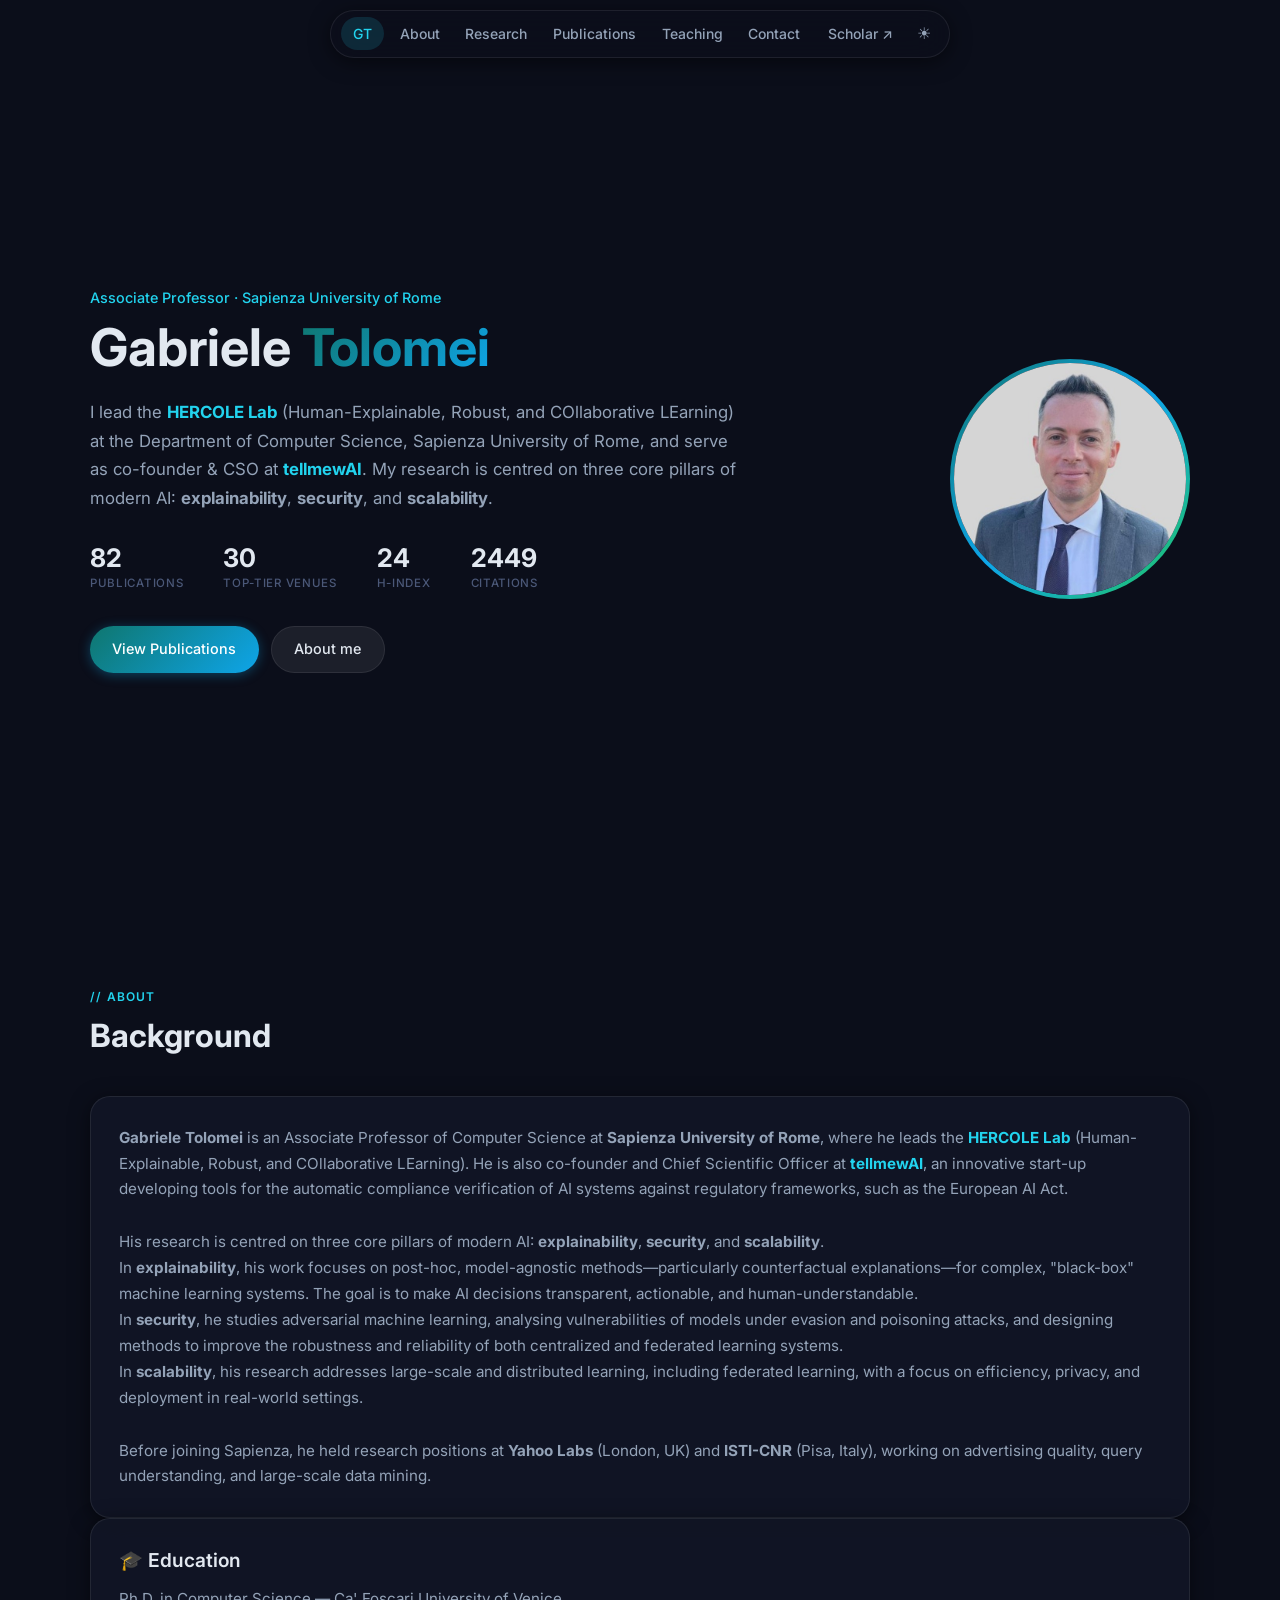
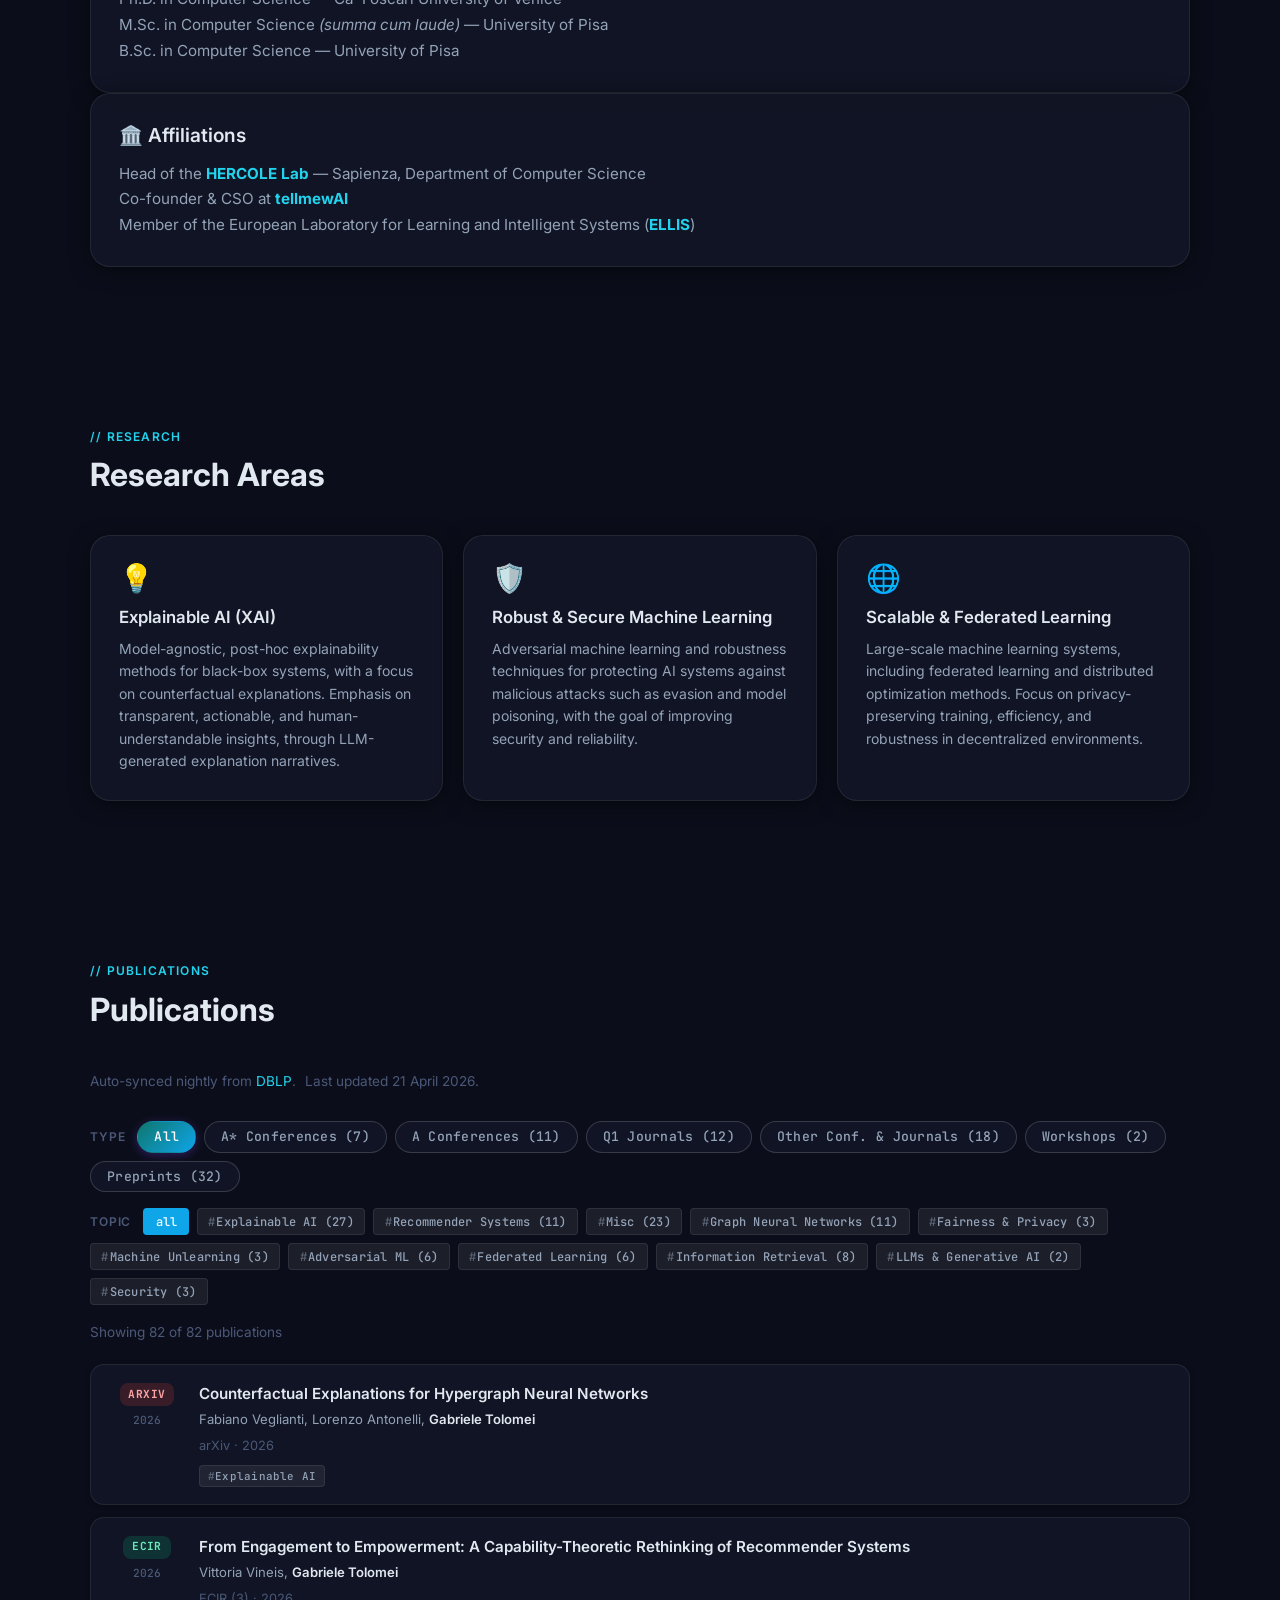
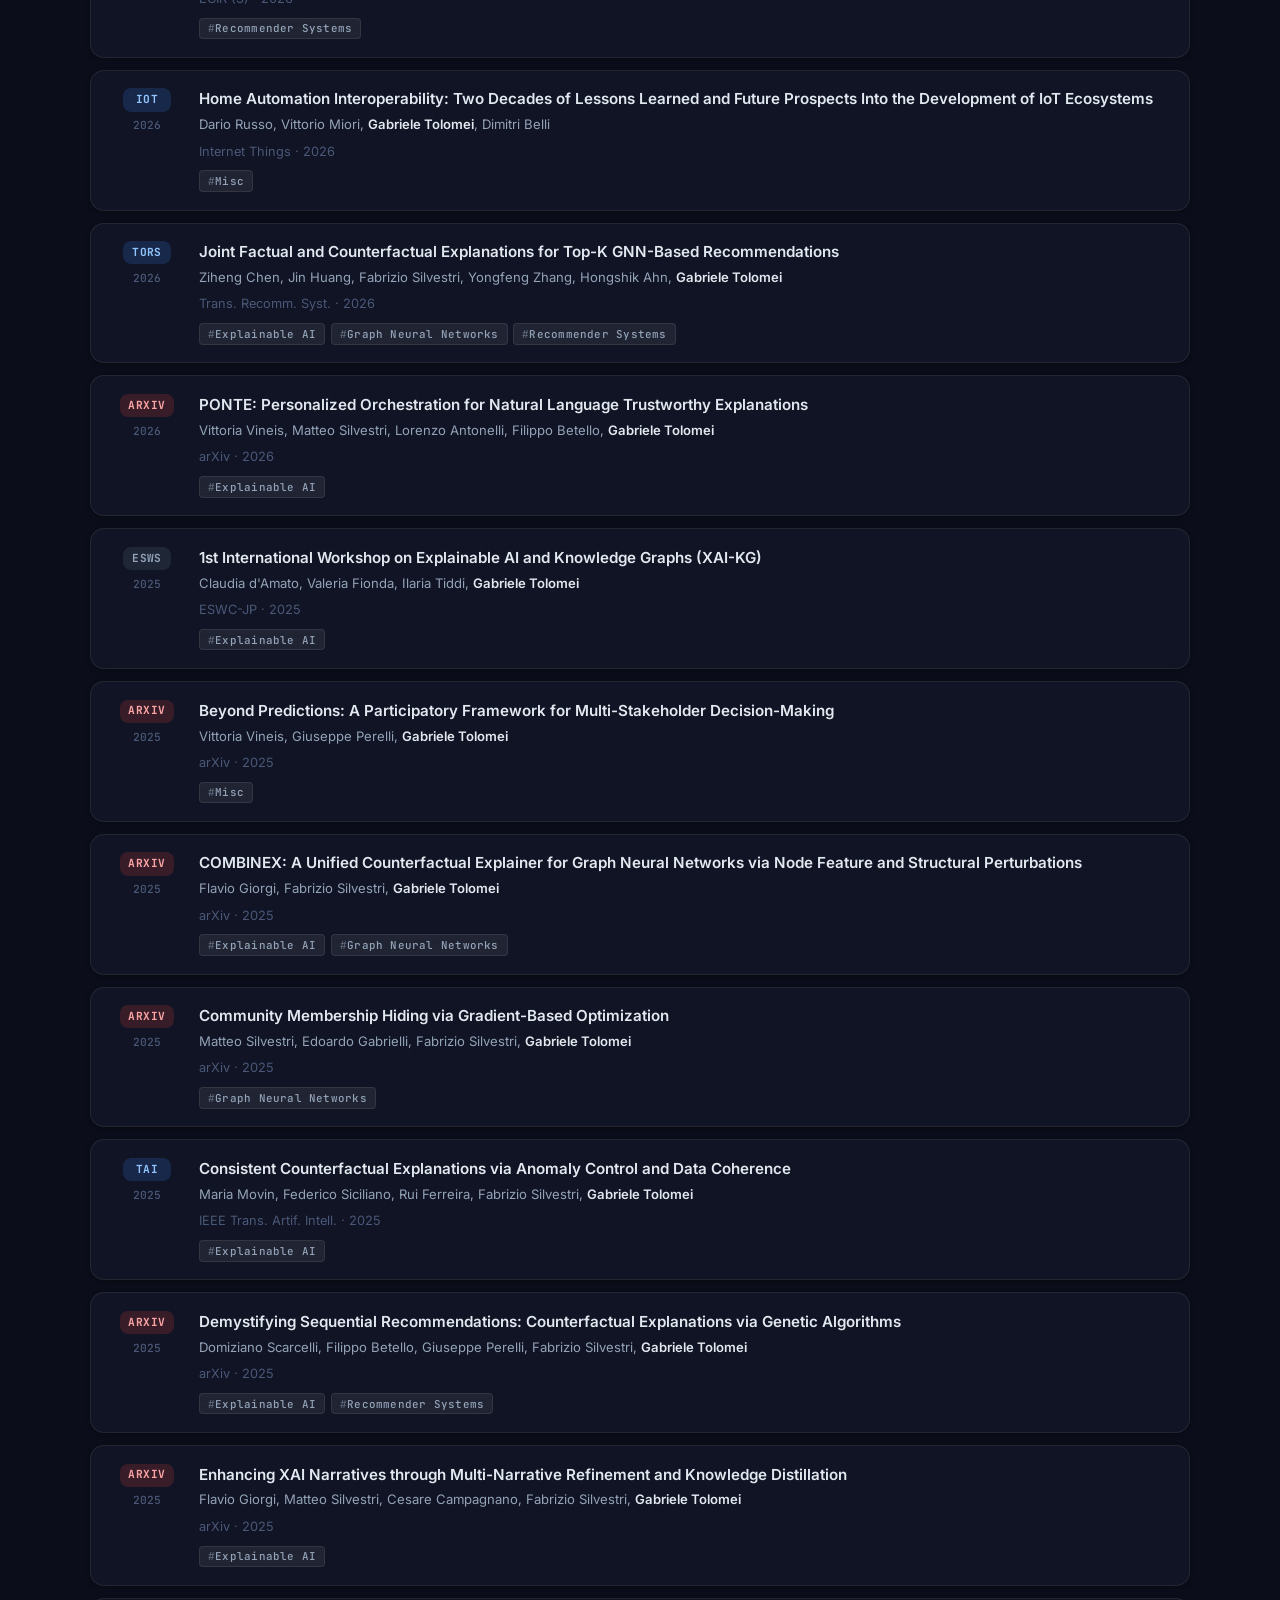
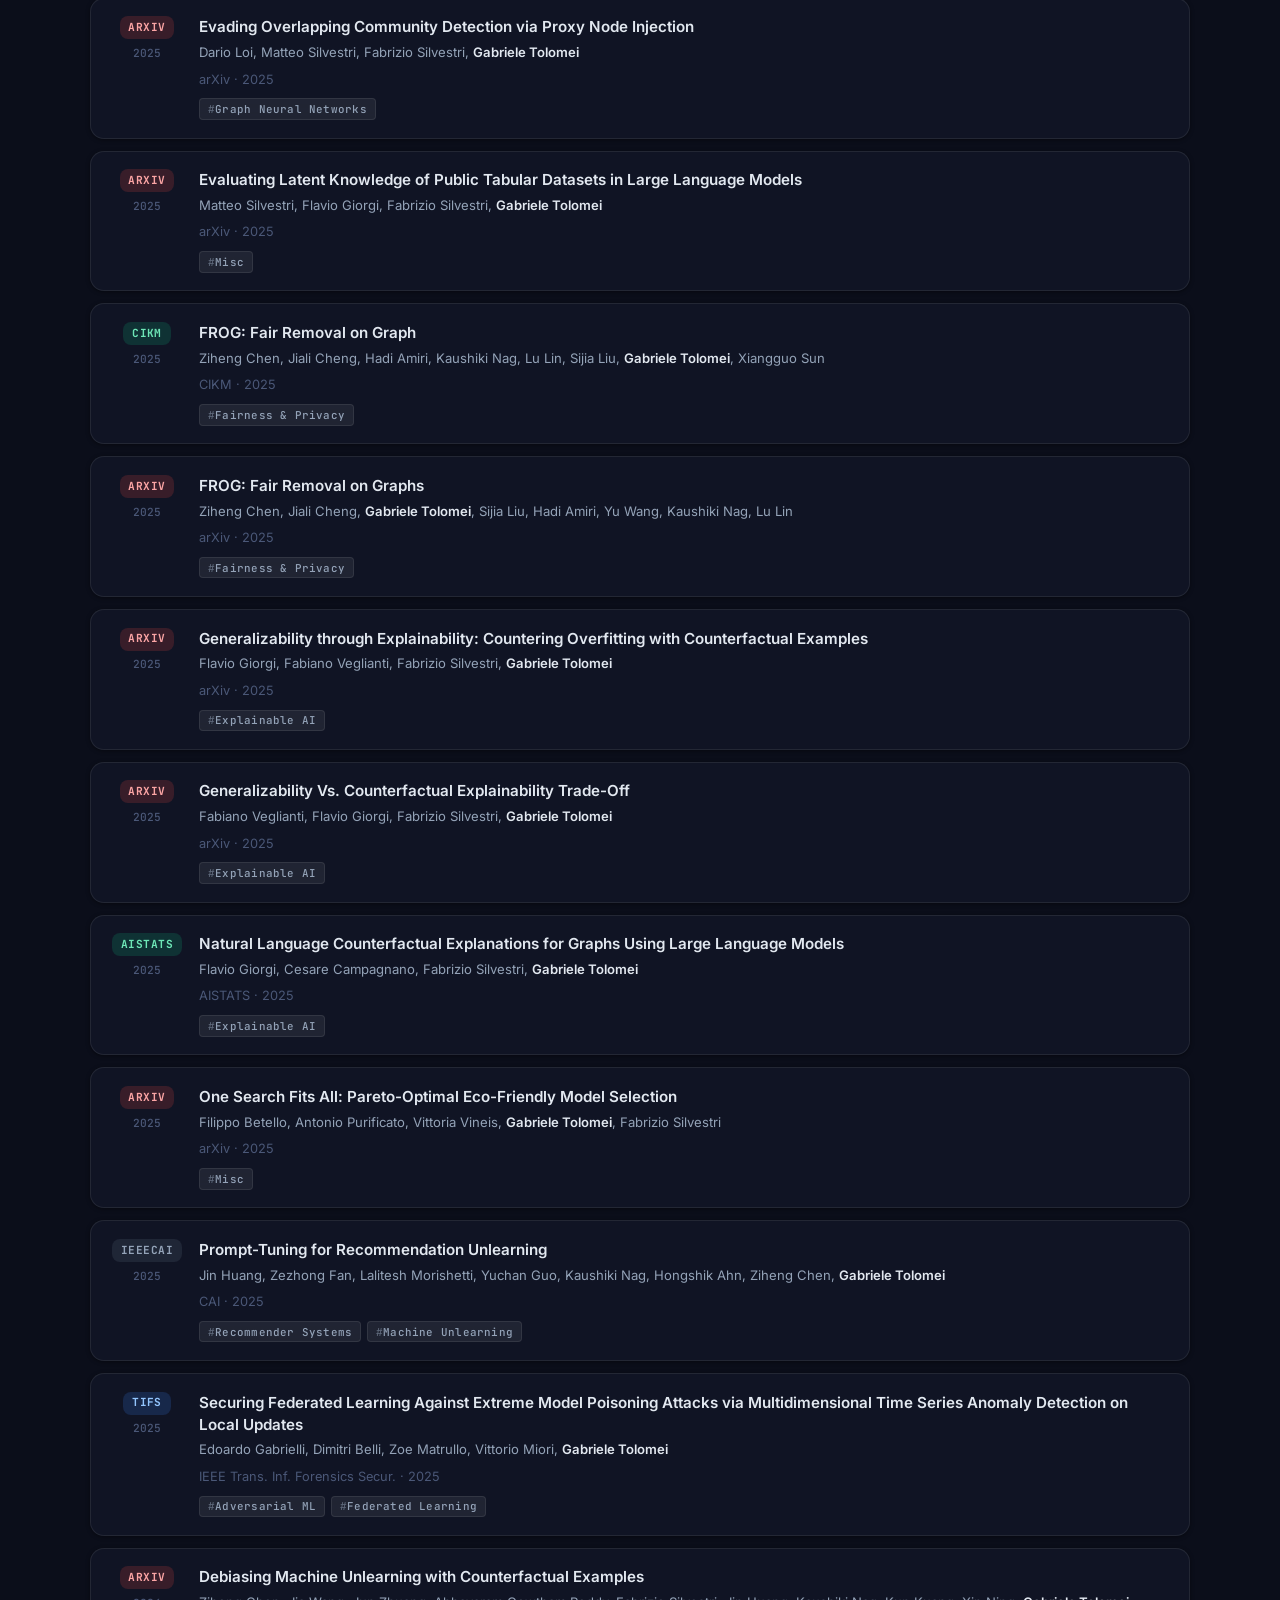
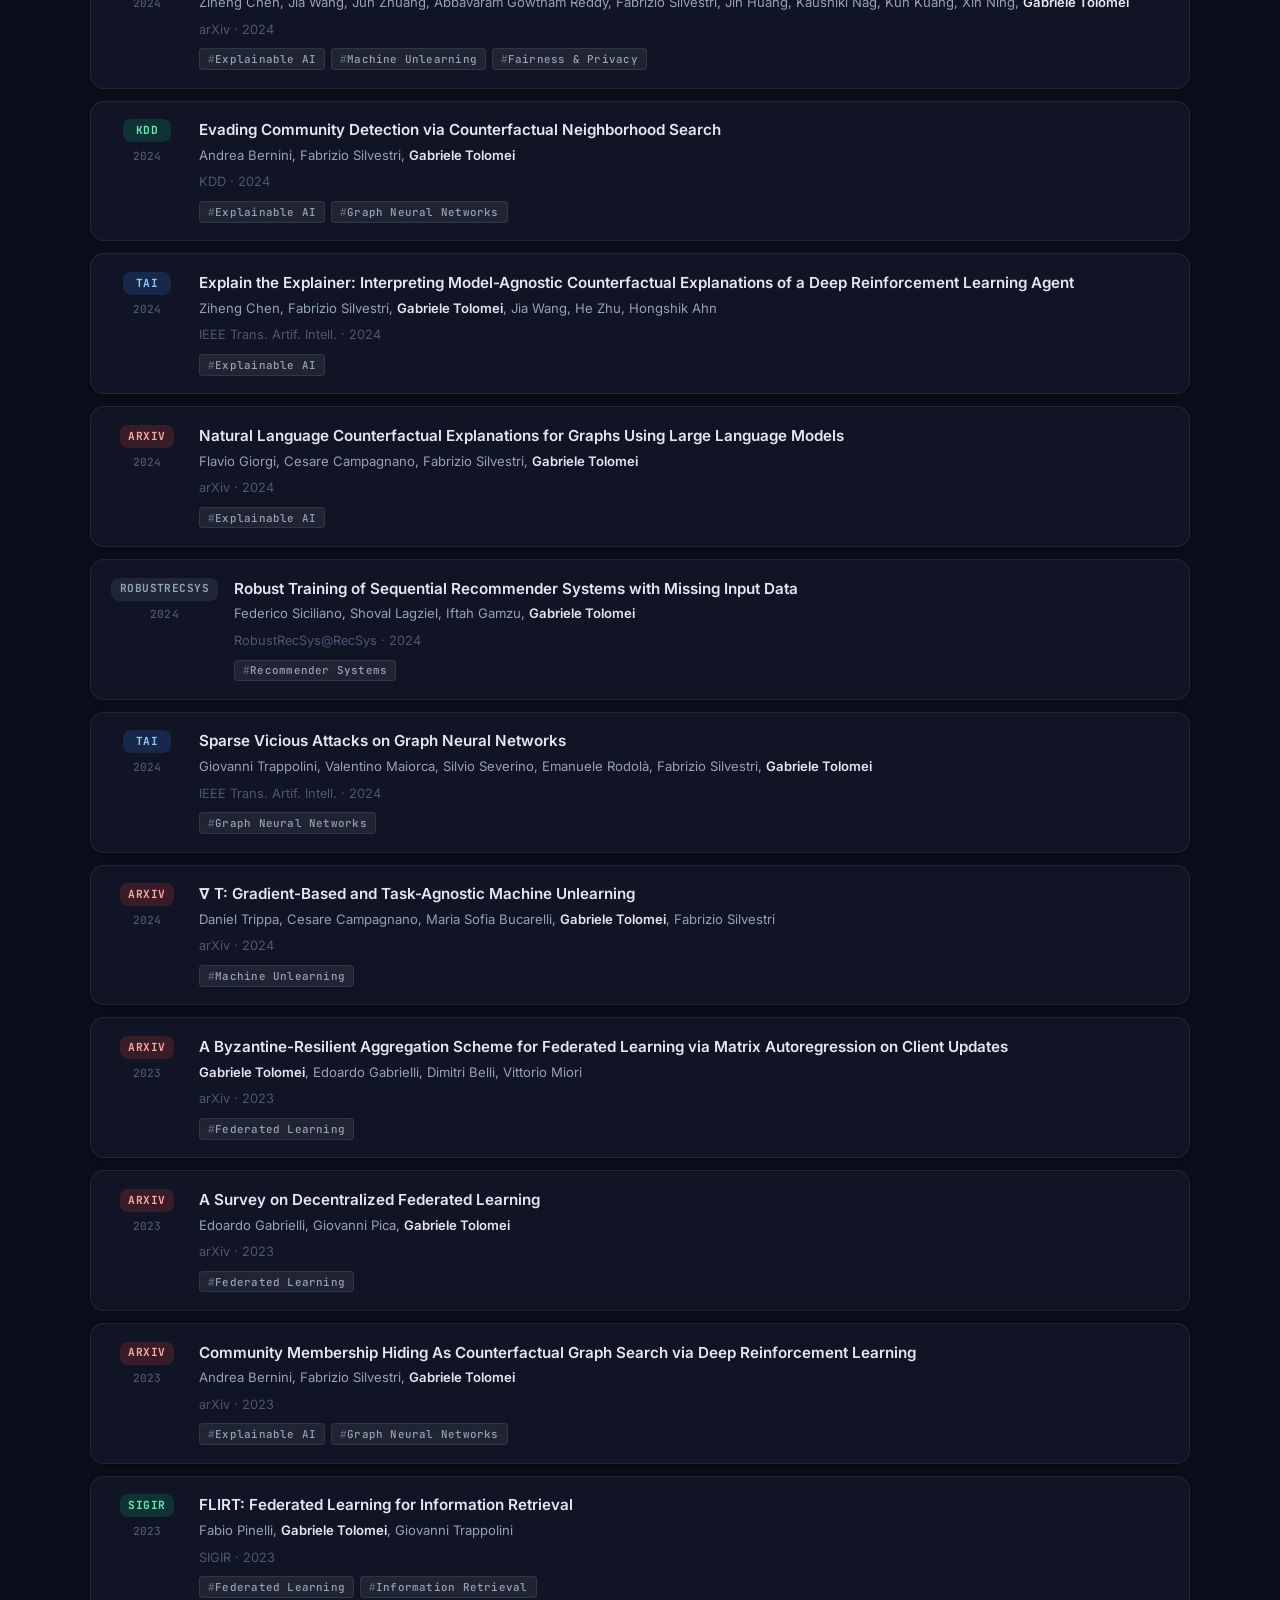
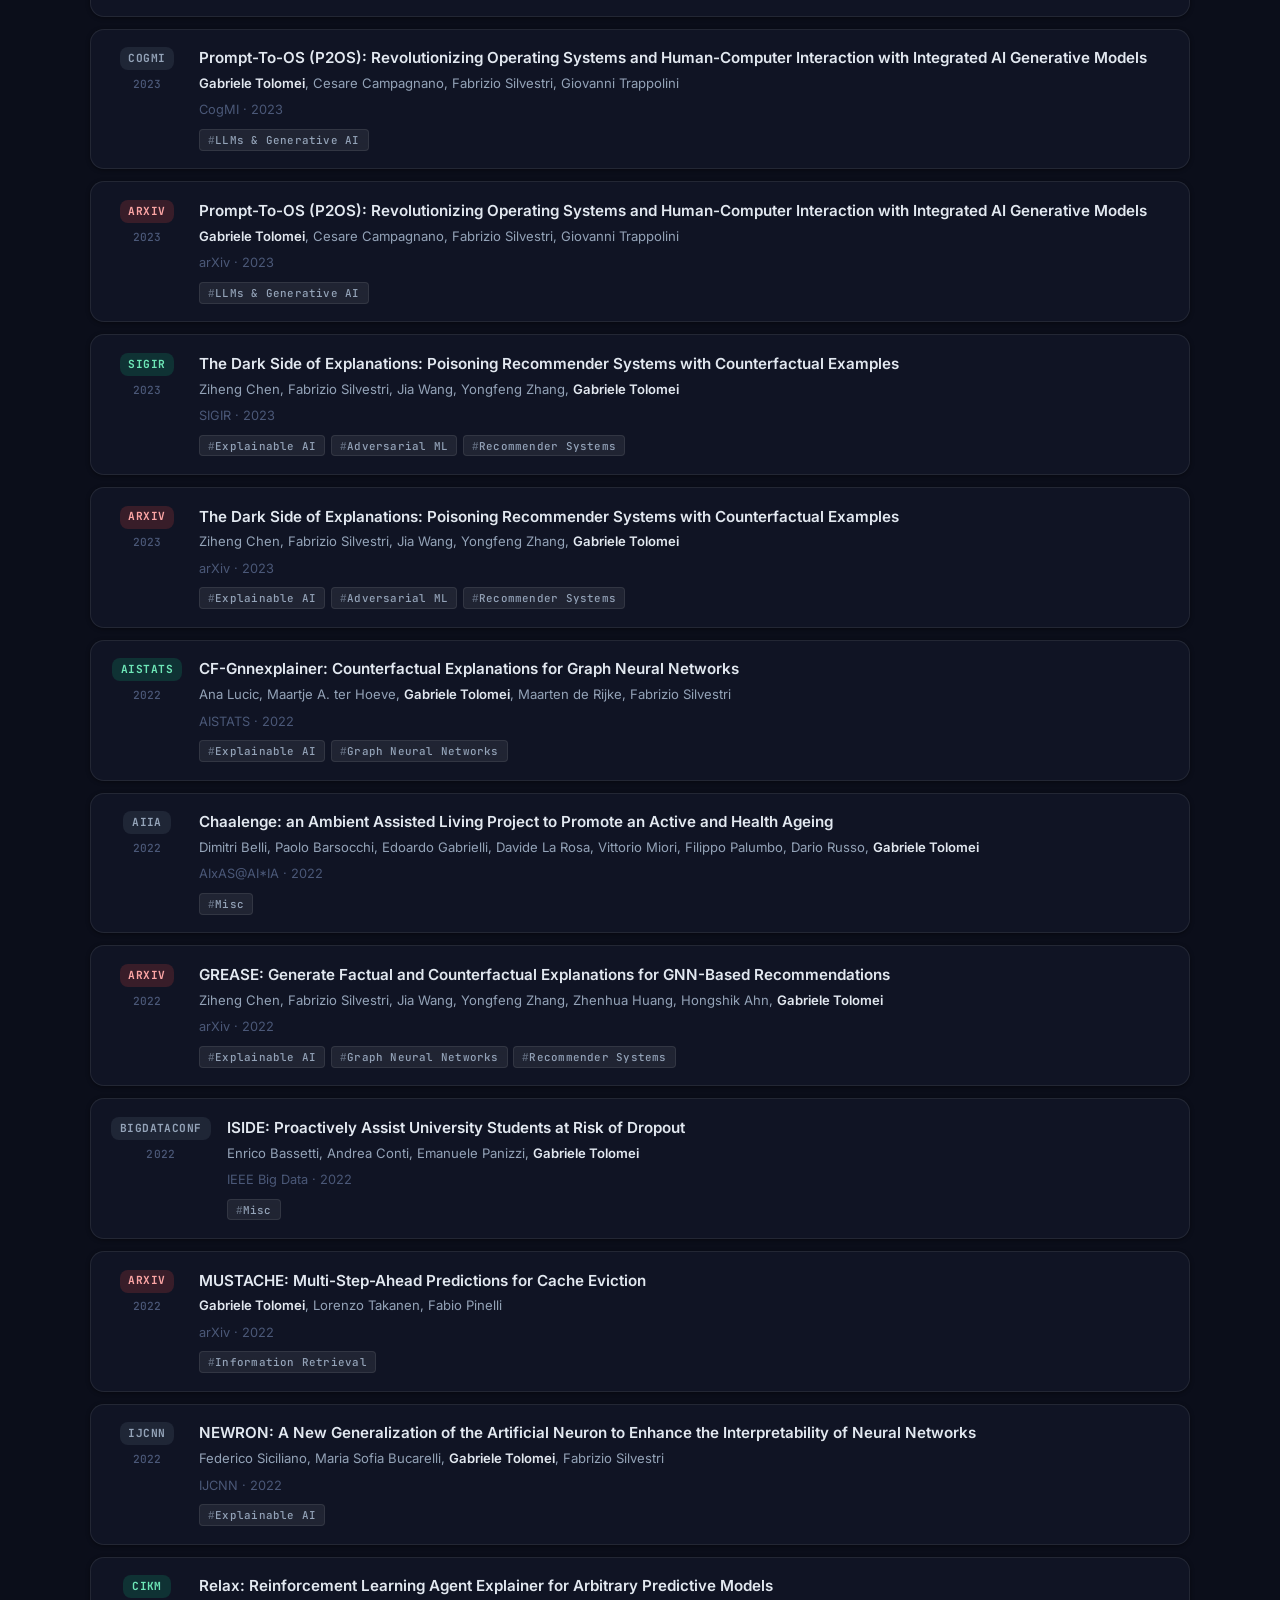
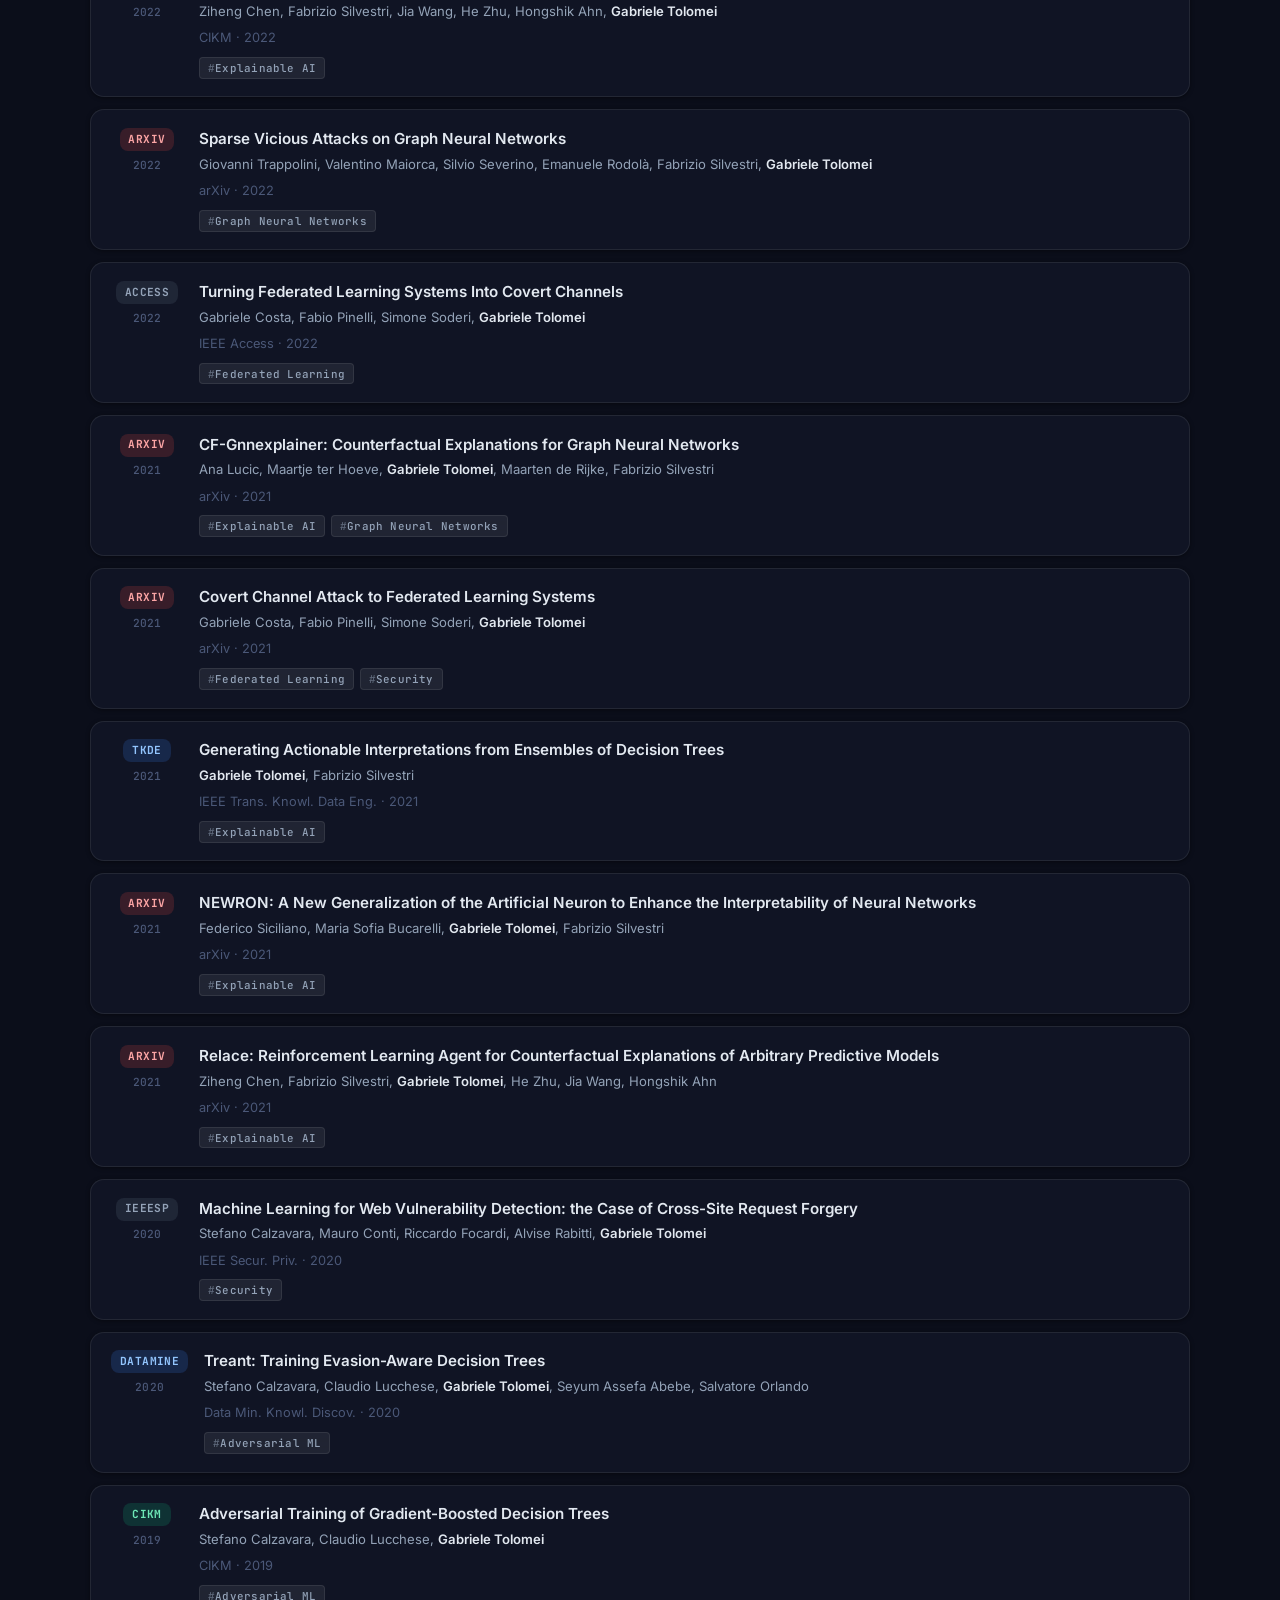
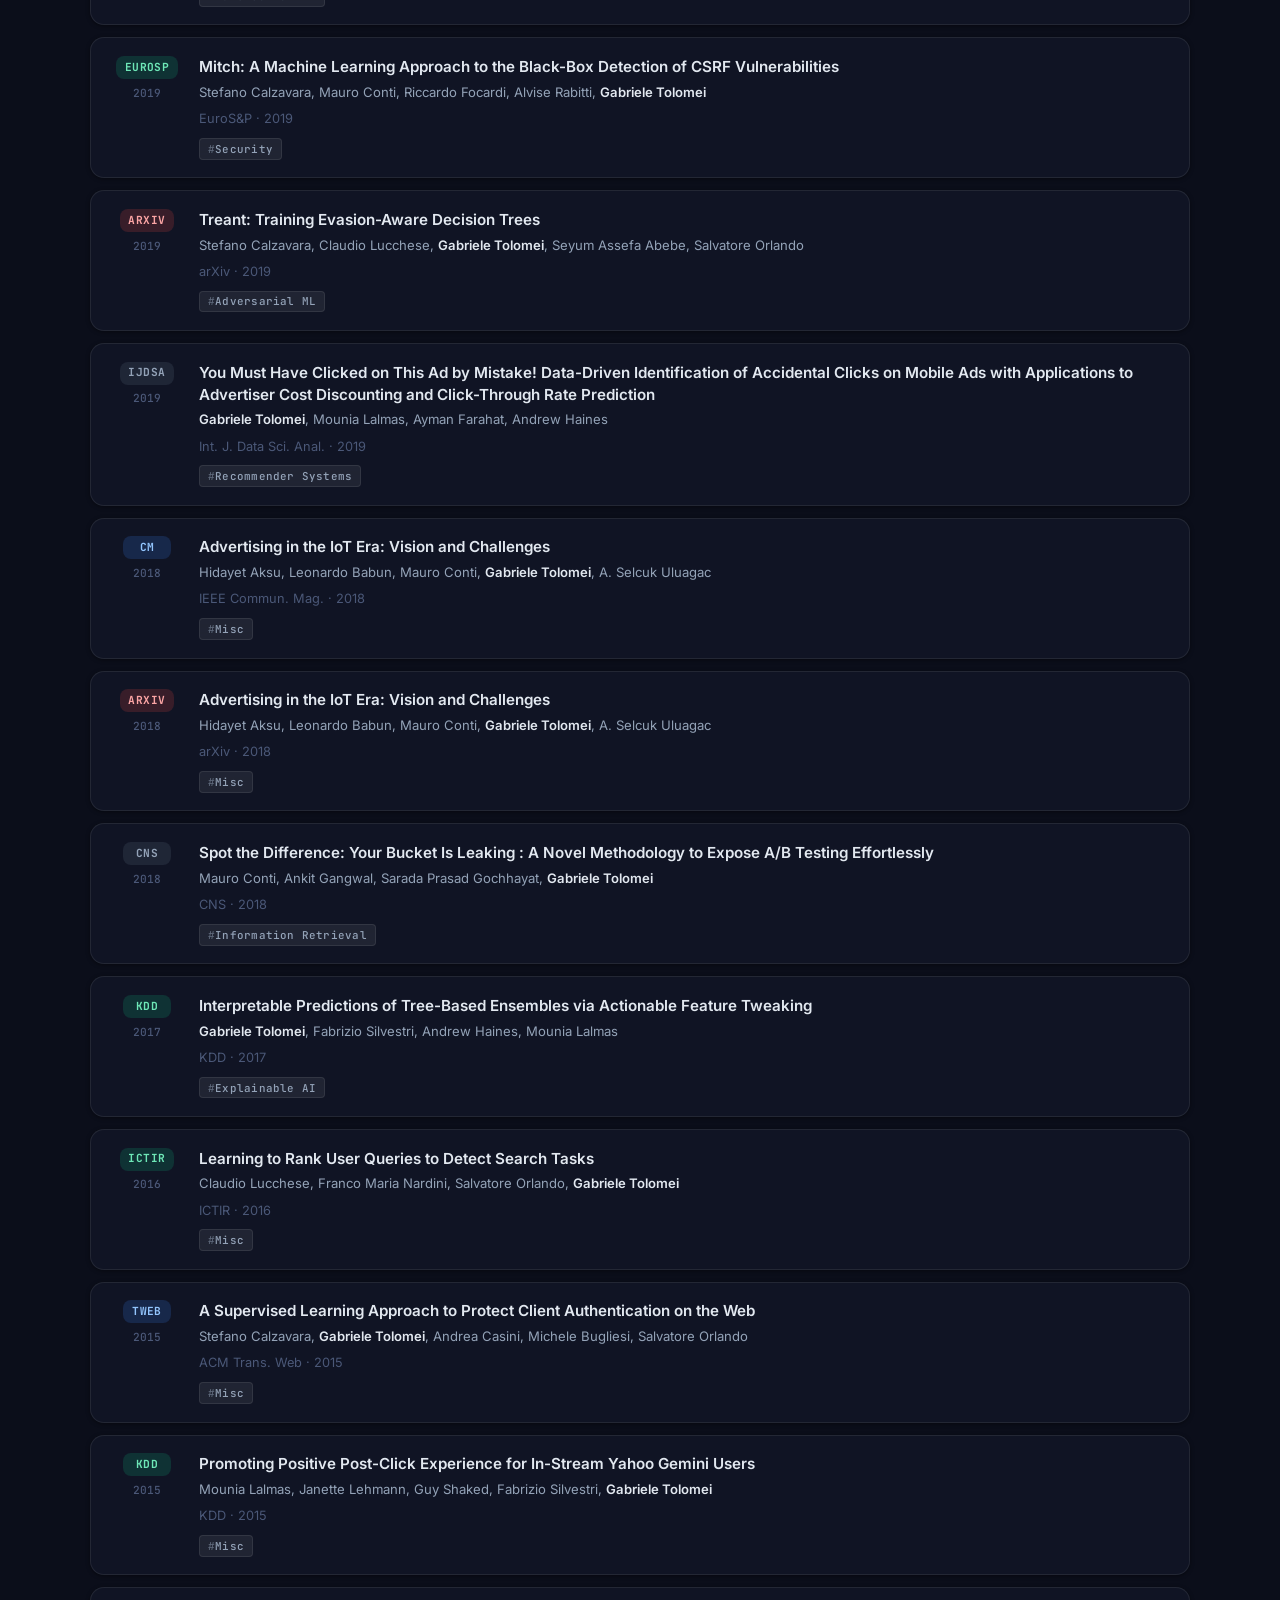
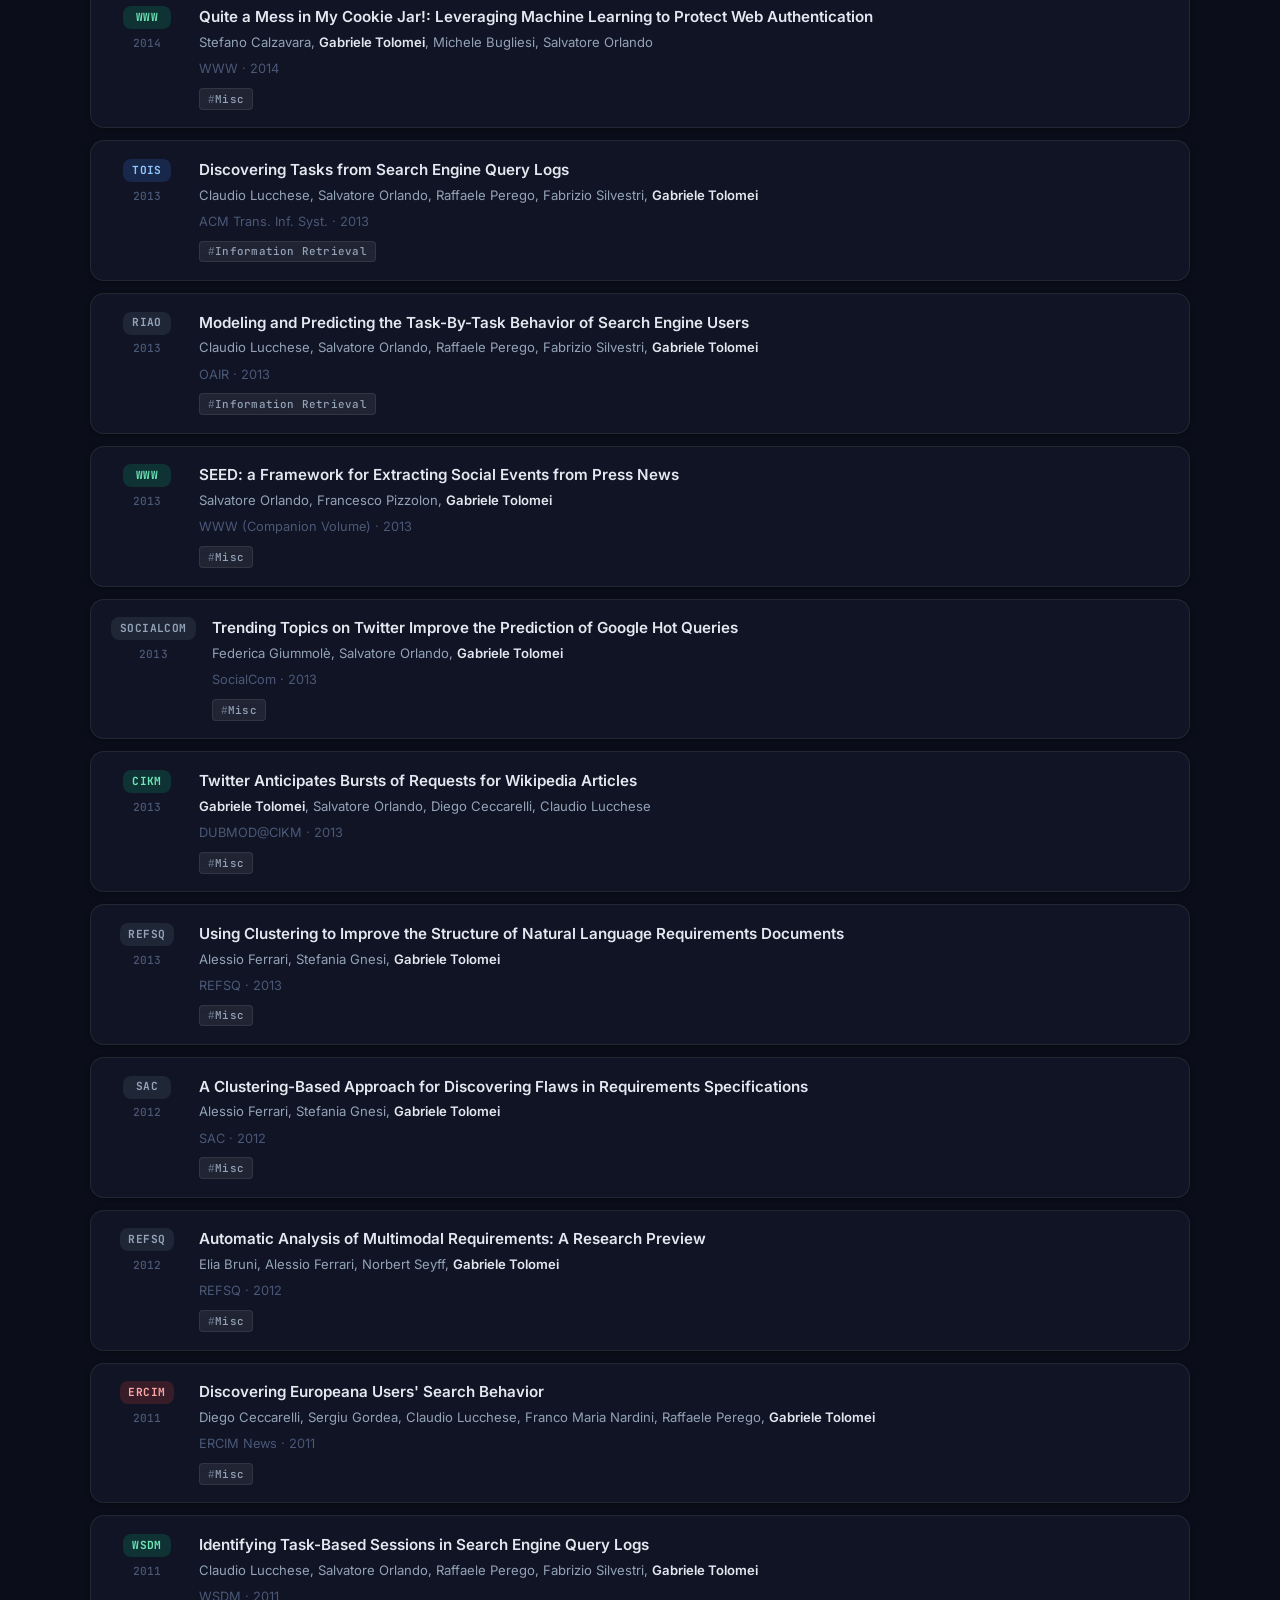
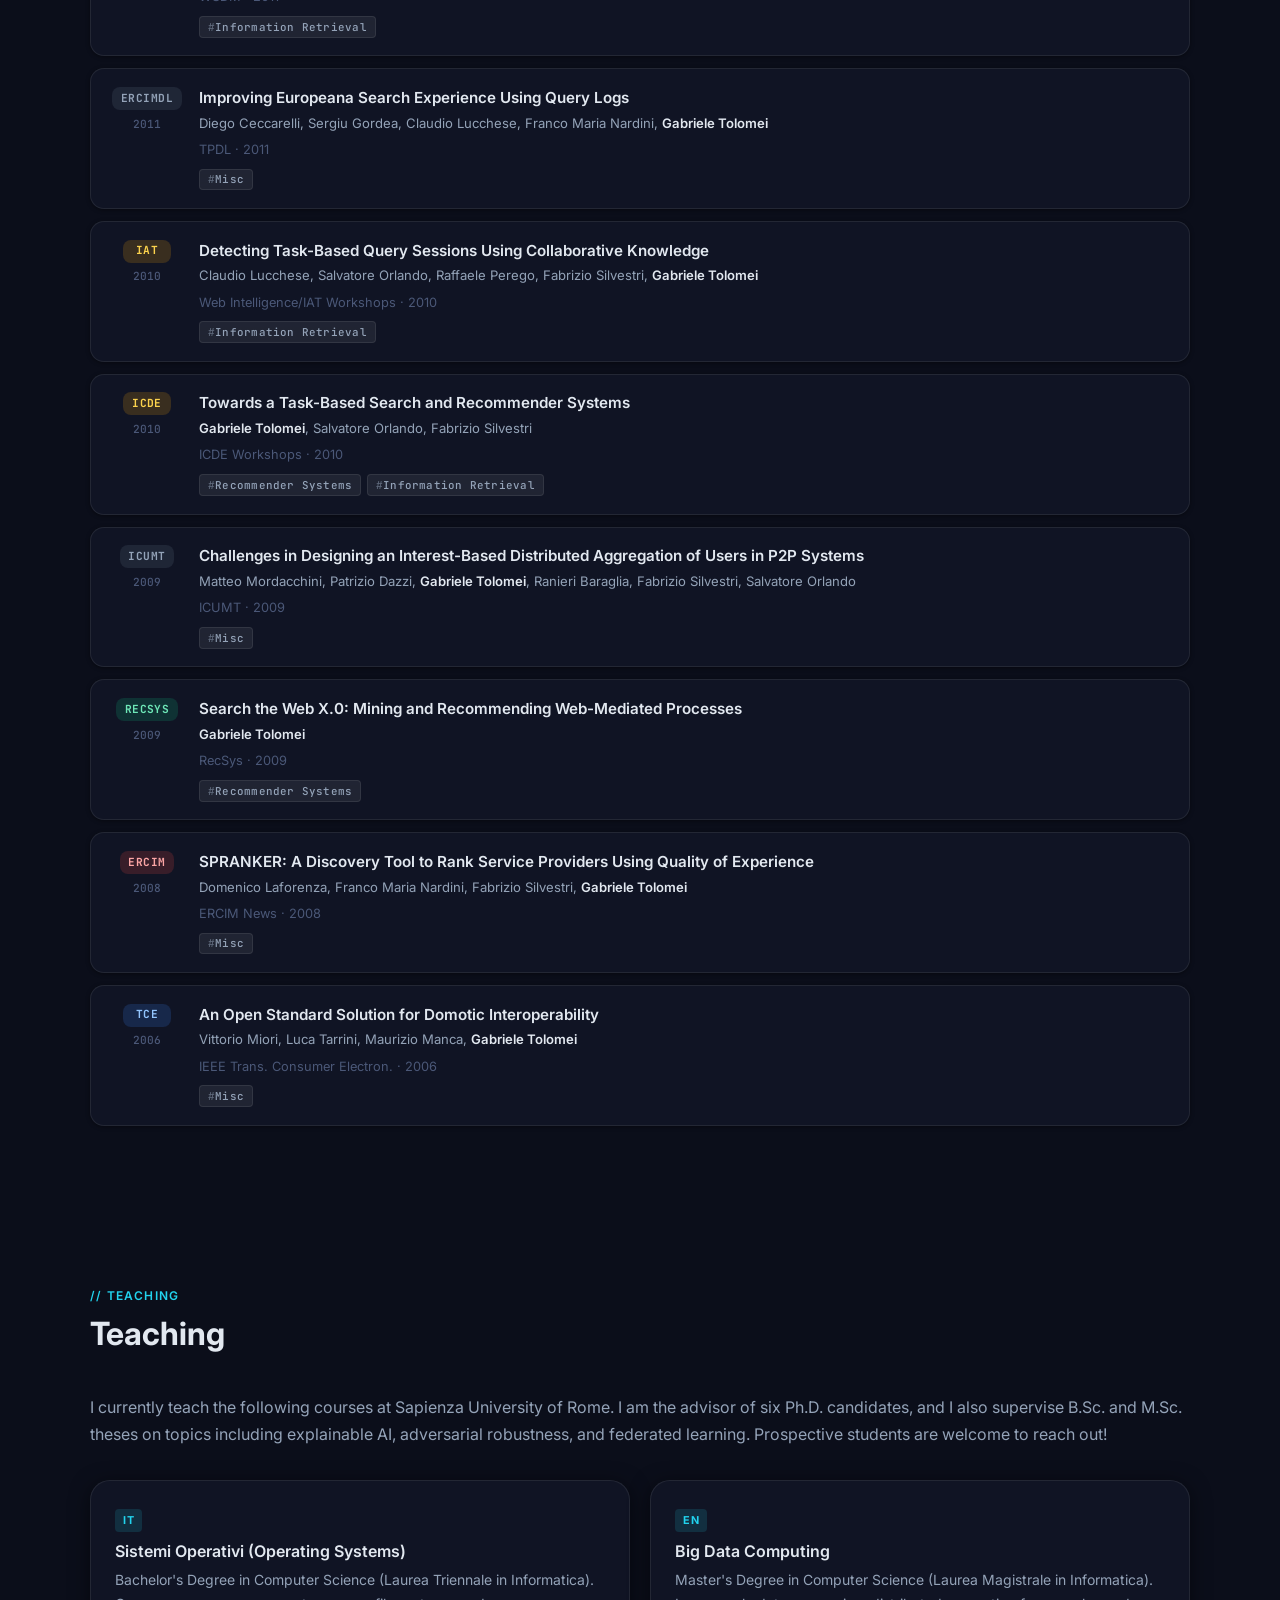
==== index.html @ eee3d3d8 "Updated default citation number" ====
<!DOCTYPE html>
<html lang="en" data-theme="light">
<head>
  <meta charset="UTF-8">
  <meta name="viewport" content="width=device-width, initial-scale=1.0">

  <!-- Primary SEO ─────────────────────────────────────────────── -->
  <title>Gabriele Tolomei — Explainable AI · Adversarial ML · Federated Learning · Sapienza Rome</title>
  <meta name="description" content="Gabriele Tolomei is Associate Professor of Computer Science at Sapienza University of Rome, leading the HERCOLE Lab. Research spans explainable AI, adversarial machine learning, graph neural networks, federated learning, and recommender systems.">
  <meta name="keywords" content="Gabriele Tolomei, explainable AI, XAI, counterfactual explanations, adversarial machine learning, graph neural networks, federated learning, recommender systems, machine unlearning, Sapienza University, HERCOLE Lab, tellmewai, tellmewAI">
  <meta name="author" content="Gabriele Tolomei">
  <link rel="canonical" href="https://gtolomei.github.io/">

  <!-- Open Graph ──────────────────────────────────────────────── -->
  <meta property="og:type"        content="profile">
  <meta property="og:title"       content="Gabriele Tolomei — Explainable AI · Adversarial ML · Federated Learning">
  <meta property="og:description" content="Associate Professor at Sapienza University of Rome. Research on explainability, security, and scalability of machine learning systems.">
  <meta property="og:url"         content="https://gtolomei.github.io/">
  <meta property="og:image"       content="https://gtolomei.github.io/assets/img/profile.jpg">
  <meta property="og:site_name"   content="Gabriele Tolomei">
  <meta property="profile:first_name" content="Gabriele">
  <meta property="profile:last_name"  content="Tolomei">

  <!-- Twitter Card ────────────────────────────────────────────── -->
  <meta name="twitter:card"        content="summary">
  <meta name="twitter:site"        content="@gtolomei">
  <meta name="twitter:creator"     content="@gtolomei">
  <meta name="twitter:title"       content="Gabriele Tolomei — Explainable AI · Adversarial ML · Federated Learning">
  <meta name="twitter:description" content="Associate Professor at Sapienza University of Rome. Research on explainability, security, and scalability of ML systems.">
  <meta name="twitter:image"       content="https://gtolomei.github.io/assets/img/profile.jpg">

  <!-- Favicon ─────────────────────────────────────────────────── -->
  <link rel="icon" type="image/png" href="assets/img/favicon.png">
  <link rel="apple-touch-icon"      href="assets/img/favicon.png">

  <!-- Sitemap / robots ────────────────────────────────────────── -->
  <link rel="sitemap" type="application/xml" title="Sitemap" href="/sitemap.xml">

  <!-- Theme: set before first paint to avoid flash ────────────── -->
  <script>
    (function () {
      try {
        var stored = localStorage.getItem("theme-pref");
        if (stored) { document.documentElement.setAttribute("data-theme", stored); return; }
      } catch (_) {}
      var h = new Date().getUTCHours();
      document.documentElement.setAttribute("data-theme",
        (h >= 18 || h < 6) ? "dark" : "light");
    })();
  </script>

  <!-- Stylesheet ──────────────────────────────────────────────── -->
  <link rel="stylesheet" href="assets/css/style.css">

  <!-- Schema.org Person JSON-LD ───────────────────────────────── -->
  <script type="application/ld+json">
  {
    "@context": "https://schema.org",
    "@type": "Person",
    "name": "Gabriele Tolomei",
    "url": "https://gtolomei.github.io/",
    "image": "https://gtolomei.github.io/assets/img/profile.jpg",
    "email": "tolomei@di.uniroma1.it",
    "telephone": "+39 06 4925 5475",
    "jobTitle": "Associate Professor of Computer Science",
    "worksFor": {
      "@type": "Organization",
      "name": "Sapienza University of Rome",
      "url": "https://www.uniroma1.it"
    },
    "alumniOf": {
      "@type": "Organization",
      "name": "Sapienza University of Rome"
    },
    "sameAs": [
      "https://scholar.google.com/citations?user=Y2R2DXEAAAAJ",
      "https://orcid.org/0000-0001-7471-6659",
      "https://www.linkedin.com/in/gabrieletolomei/",
      "https://twitter.com/gtolomei",
      "https://www.researchgate.net/profile/Gabriele-Tolomei",
      "https://dblp.org/pid/72/7456.html"
    ],
    "knowsAbout": [
      "Explainable Artificial Intelligence",
      "Counterfactual Explanations",
      "Adversarial Machine Learning",
      "Graph Neural Networks",
      "Federated Learning",
      "Recommender Systems",
      "Machine Unlearning",
      "Information Retrieval",
      "Fairness in AI",
      "Large Language Models"
    ]
  }
  </script>
</head>

<body>

<!-- ════════════════════════════════════════════════════════════
     NAVIGATION
═════════════════════════════════════════════════════════════ -->
<nav id="navbar" aria-label="Primary navigation">
  <div class="nav-pill">
    <a class="nav-brand" href="#home" aria-label="Gabriele Tolomei — home">GT</a>
    <ul role="list">
      <li><a href="#about">About</a></li>
      <li><a href="#research">Research</a></li>
      <li><a href="#publications">Publications</a></li>
      <li><a href="#teaching">Teaching</a></li>
      <li><a href="#contact">Contact</a></li>
    </ul>
    <a class="nav-scholar"
       href="https://scholar.google.com/citations?user=Y2R2DXEAAAAJ"
       target="_blank" rel="noopener" aria-label="Google Scholar profile">Scholar ↗</a>
    <button id="theme-toggle" aria-label="Toggle colour theme">🌙</button>
  </div>
</nav>


<!-- ════════════════════════════════════════════════════════════
     HERO
═════════════════════════════════════════════════════════════ -->
<section id="home" class="hero" aria-label="Introduction">
  <div class="hero-content">
    <div class="hero-text">
      <p class="hero-role">Associate Professor · Sapienza University of Rome</p>
      <h1 class="hero-name">Gabriele <span class="gradient-text">Tolomei</span></h1>
      <p class="hero-bio">
        I lead the <strong><a href="https://hercolelab.netlify.app/" target="_blank" rel="noopener">HERCOLE Lab</a></strong>
        (Human-Explainable, Robust, and COllaborative LEarning) at the
        Department of Computer Science, Sapienza University of Rome, and serve
        as co-founder &amp; CSO at <strong><a href="https://tellmewai.com" target="_blank" rel="noopener">tellmewAI</a></strong>. My research is centred on three core pillars of modern AI:
        <strong>explainability</strong>, <strong>security</strong>, and
        <strong>scalability</strong>.
      </p>

      <!-- Stats — values filled by publications.js; h-index &amp; citations are updated manually -->
      <div class="hero-stats" aria-label="Research metrics">
        <div class="stat">
          <span id="stat-total" class="stat-value">—</span>
          <span class="stat-label">Publications</span>
        </div>
        <div class="stat">
          <span id="stat-astar" class="stat-value">—</span>
          <span class="stat-label">Top-tier Venues</span>
        </div>
        <!-- <div class="stat">
          <span id="stat-q1" class="stat-value">—</span>
          <span class="stat-label">Q1 Journals</span>
        </div> -->
        <!-- Update h-index and citations from Google Scholar -->
        <div class="stat">
          <span id="stat-hindex" class="stat-value"
                data-manual="true"
                title="Update from Google Scholar">—</span>
          <span class="stat-label">h-index</span>
        </div>
        <div class="stat">
          <span id="stat-citations" class="stat-value"
                data-manual="true"
                title="Update from Google Scholar">-</span>
          <span class="stat-label">Citations</span>
        </div>
        <!-- <div class="stat">
          <span id="stat-years" class="stat-value">—</span>
          <span class="stat-label">Years active</span>
        </div> -->
      </div>

      <div class="hero-links">
        <a href="#publications" class="btn btn-primary">View Publications</a>
        <a href="#about"        class="btn btn-ghost">About me</a>
      </div>
    </div>

    <div class="hero-photo">
      <div class="photo-ring">
        <img src="assets/img/profile.jpg"
             alt="Portrait of Gabriele Tolomei"
             width="240" height="240"
             loading="eager">
      </div>
    </div>
  </div>
</section>


<!-- ════════════════════════════════════════════════════════════
     ABOUT
═════════════════════════════════════════════════════════════ -->
<section id="about" class="section" aria-labelledby="about-title">
  <div class="container">
    <p class="section-label">// About</p>
    <h2 id="about-title" class="section-title">Background</h2>

      <div class="about-card about-full">
        <p>
          <strong>Gabriele Tolomei</strong> is an Associate Professor of Computer Science
          at <strong>Sapienza University of Rome</strong>, where he leads the
          <strong><a href="https://hercolelab.netlify.app/" target="_blank" rel="noopener">HERCOLE Lab</a></strong>
          (Human-Explainable, Robust, and COllaborative LEarning). 
          He is also co-founder and Chief Scientific Officer at <strong><a href="https://tellmewai.com" target="_blank" rel="noopener">tellmewAI</a></strong>, an innovative start-up developing tools for the automatic compliance verification of AI systems against regulatory frameworks, such as the European AI Act.
        </p>
        <br>
        <p>  
          His research is centred on three core pillars of modern AI: <strong>explainability</strong>,
          <strong>security</strong>, and <strong>scalability</strong>.
        </p>
        <p>
          In <strong>explainability</strong>, his work focuses on post-hoc,
          model-agnostic methods—particularly counterfactual explanations—for complex, "black-box"
          machine learning systems.
          The goal is to make AI decisions transparent, actionable, and human-understandable.
        </p>
        <p>
          In <strong>security</strong>, he studies adversarial machine learning,
          analysing vulnerabilities of models under evasion and poisoning attacks,
          and designing methods to improve the robustness and reliability of both
          centralized and federated learning systems.
        </p>
        <p>
          In <strong>scalability</strong>, his research addresses large-scale and
          distributed learning, including federated learning, with a focus on efficiency, privacy, and deployment
          in real-world settings.
        </p>
        <br>
        <p>Before joining Sapienza, he held research positions at <strong>Yahoo Labs</strong> (London, UK) and 
          <strong>ISTI-CNR</strong> (Pisa, Italy), working on advertising quality, query understanding, and large-scale data mining.
        </p>
      </div>
      <div class="about-card">
        <h3>🎓 Education</h3>
        <p>
          Ph.D. in Computer Science — Ca' Foscari University of Venice<br>
          M.Sc. in Computer Science <em>(summa cum laude)</em> — University of Pisa<br>
          B.Sc. in Computer Science — University of Pisa
        </p>
      </div>

      <div class="about-card">
        <h3>🏛️ Affiliations</h3>
        <p>
          Head of the <strong><a href="https://hercolelab.netlify.app/" target="_blank" rel="noopener">HERCOLE Lab</a></strong> — Sapienza, Department of Computer Science<br>
          Co-founder &amp; CSO at <strong><a href="https://tellmewai.com" target="_blank" rel="noopener">tellmewAI</a></strong><br>
          Member of the European Laboratory for Learning and Intelligent Systems (<strong><a href="https://ellis.eu/person/gabriele-tolomei" target="_blank" rel="noopener">ELLIS</a></strong>)
        </p>
      </div>
    </div>
  </div>
</section>


<!-- ════════════════════════════════════════════════════════════
     RESEARCH
═════════════════════════════════════════════════════════════ -->
<section id="research" class="section" aria-labelledby="research-title">
  <div class="container">
    <p class="section-label">// Research</p>
    <h2 id="research-title" class="section-title">Research Areas</h2>

  <div class="research-grid">

    <div class="research-card">
      <div class="research-icon">💡</div>
      <h3>Explainable AI (XAI)</h3>
      <p>
        Model-agnostic, post-hoc explainability methods for black-box systems, with a focus on counterfactual explanations. Emphasis on transparent, actionable, and human-understandable insights, through LLM-generated explanation narratives.
      </p>
    </div>

    <div class="research-card">
      <div class="research-icon">🛡️</div>
      <h3>Robust &amp; Secure Machine Learning</h3>
      <p>
        Adversarial machine learning and robustness techniques for protecting AI systems against malicious attacks such as evasion and model poisoning, with the goal of improving security and reliability.
      </p>
    </div>

    <div class="research-card">
      <div class="research-icon">🌐</div>
      <h3>Scalable &amp; Federated Learning</h3>
      <p>
        Large-scale machine learning systems, including federated learning and distributed optimization methods. Focus on privacy-preserving training, efficiency, and robustness in decentralized environments.
      </p>
    </div>

    </div>
  </div>
</section>


<!-- ════════════════════════════════════════════════════════════
     PUBLICATIONS
═════════════════════════════════════════════════════════════ -->
<section id="publications" class="section" aria-labelledby="pub-title">
  <div class="container">
    <p class="section-label">// Publications</p>
    <h2 id="pub-title" class="section-title">Publications</h2>

    <p class="pub-meta">
      Auto-synced nightly from
      <a href="https://dblp.org/pid/72/7456.html" target="_blank" rel="noopener">DBLP</a>.
      <span id="pub-last-updated"></span>
    </p>

    <!-- Type filter -->
    <div id="type-filter"
         class="filter-row"
         role="group"
         aria-label="Filter by publication type">
    </div>

    <!-- Topic filter -->
    <div id="topic-filter"
         class="filter-row"
         role="group"
         aria-label="Filter by research topic">
    </div>

    <p id="pub-count" class="pub-count" aria-live="polite"></p>

    <!-- Publication cards injected here by publications.js -->
    <div id="pub-list" role="list" aria-label="Publications list">
      <p class="pub-empty">Loading publications…</p>
    </div>
  </div>
</section>


<!-- ════════════════════════════════════════════════════════════
     TEACHING
═════════════════════════════════════════════════════════════ -->
<section id="teaching" class="section" aria-labelledby="teaching-title">
  <div class="container">
    <p class="section-label">// Teaching</p>
    <h2 id="teaching-title" class="section-title">Teaching</h2>

    <p style="color:var(--text-muted);margin-bottom:2rem;max-width:120ch">
      I currently teach the following courses at Sapienza University of Rome.
      I am the advisor of six Ph.D. candidates, and I also supervise B.Sc. and M.Sc. theses on topics including explainable AI,
      adversarial robustness, and federated learning.
      Prospective students are welcome to reach out!
    </p>

    <div class="teaching-grid">

      <div class="teaching-card">
        <span class="badge-lang">IT</span>
        <h3>Sistemi Operativi (Operating Systems)</h3>
        <p>
          Bachelor's Degree in Computer Science
          (Laurea Triennale in Informatica).
          Covers process management, memory, file systems, and concurrency.
        </p>
        <a class="teaching-link"
           href="https://github.com/gtolomei/operating-systems"
           target="_blank" rel="noopener">Course material on GitHub</a>
      </div>

      <div class="teaching-card">
        <span class="badge-lang">EN</span>
        <h3>Big Data Computing</h3>
        <p>
          Master's Degree in Computer Science
          (Laurea Magistrale in Informatica).
          Large-scale data processing, distributed computing frameworks,
          and scalable ML pipelines.
        </p>
        <a class="teaching-link"
           href="https://github.com/gtolomei/big-data-computing"
           target="_blank" rel="noopener">Course material on GitHub</a>
      </div>

    </div>
  </div>
</section>


<!-- ════════════════════════════════════════════════════════════
     CONTACT
═════════════════════════════════════════════════════════════ -->
<section id="contact" class="section" aria-labelledby="contact-title">
  <div class="container">
    <p class="section-label">// Contact</p>
    <h2 id="contact-title" class="section-title">Get in Touch</h2>

    <div class="contact-grid">

      <div class="contact-block">
        <h3>Office</h3>
        <address>
          Department of Computer Science<br>
          Sapienza University of Rome<br>
          Viale Regina Elena, 295<br>
          Building E — 1st Floor — Room 106<br>
          00161 Rome, Italy
        </address>
      </div>

      <div class="contact-block">
        <h3>Reach me</h3>
        <p>
          <a href="mailto:tolomei@di.uniroma1.it">tolomei@di.uniroma1.it</a><br>
          <a href="tel:+390649255475">+39 06 4925 5475</a>
        </p>

        <div class="social-links" aria-label="External profiles">
          <a class="social-link"
             href="https://dblp.org/pid/72/7456.html"
             target="_blank" rel="noopener">DBLP</a>
          <a class="social-link"
             href="https://scholar.google.com/citations?user=Y2R2DXEAAAAJ"
             target="_blank" rel="noopener">Scholar</a>
          <a class="social-link"
             href="https://orcid.org/0000-0001-7471-6659"
             target="_blank" rel="noopener">ORCID</a>
          <a class="social-link"
             href="https://www.linkedin.com/in/gabrieletolomei/"
             target="_blank" rel="noopener">LinkedIn</a>
          <a class="social-link"
             href="https://twitter.com/gtolomei"
             target="_blank" rel="noopener">X / Twitter</a>
          <a class="social-link"
             href="https://www.researchgate.net/profile/Gabriele-Tolomei"
             target="_blank" rel="noopener">ResearchGate</a>
          <a class="social-link"
             href="https://github.com/gtolomei"
             target="_blank" rel="noopener">GitHub</a>
        </div>
      </div>

    </div>
  </div>
</section>


<!-- ════════════════════════════════════════════════════════════
     FOOTER
═════════════════════════════════════════════════════════════ -->
<footer>
  <p>
    © <span id="footer-year"></span> Gabriele Tolomei ·
    Built with static HTML &amp; auto-synced via GitHub Actions ·
    <a href="https://github.com/gtolomei/gtolomei.github.io" target="_blank" rel="noopener">Source</a>
  </p>
  <script>document.getElementById("footer-year").textContent = new Date().getFullYear();</script>
</footer>


<!-- ════════════════════════════════════════════════════════════
     SCRIPTS
═════════════════════════════════════════════════════════════ -->
<!-- publications-data.js is AUTO-GENERATED by scripts/fetch_publications.py -->
<script src="assets/js/publications-data.js"></script>
<script src="assets/js/topic-labels.js"></script>
<script src="assets/js/publications.js"></script>
<!--<script src="assets/js/scholar.js"></script>-->

</body>
</html>
---- assets/css/style.css ----
/* ============================================================
   style.css — Gabriele Tolomei · gtolomei.github.io
   Glass-light / glass-dark theme
   Theme auto-switches at 06:00 UTC (light) / 18:00 UTC (dark)
   ============================================================ */

/* ── Google Fonts ───────────────────────────────────────────── */
/* @import url('https://fonts.googleapis.com/css2?family=Inter:wght@400;500;600;700&display=swap'); */
@import url('https://fonts.googleapis.com/css2?family=Inter:wght@400;500;600;700&family=JetBrains+Mono:wght@400;500;600&display=swap');
/* ── CSS Custom Properties ──────────────────────────────────── */
:root {
  --font-sans: 'Inter', system-ui, -apple-system, 'Segoe UI', sans-serif;
  --font-mono: 'JetBrains Mono', 'Fira Code', 'Cascadia Code', monospace;

  --radius-xs:   0.25rem;
  --radius-sm:   0.5rem;
  --radius-md:   0.875rem;
  --radius-lg:   1.25rem;
  --radius-xl:   2rem;
  --radius-full: 9999px;

  --transition-fast: 150ms ease;
  --transition:      220ms ease;
  --transition-slow: 350ms ease;

  --nav-h:  3.75rem;
  --hero-pt: calc(var(--nav-h) + 3rem);

 /* Ocean teal palette */
  --grad-text: linear-gradient(135deg, #0f766e 0%, #0ea5e9 100%);
  --grad-ring: linear-gradient(135deg, #0f766e, #0ea5e9, #22c55e);

  /* Badge colours (type-agnostic, same in both themes) */
  --badge-conf-bg:     #d1fae5;
  --badge-conf-text:   #065f46;
  --badge-journal-bg:  #dbeafe;
  --badge-journal-text:#1e3a8a;
  --badge-workshop-bg: #fef3c7;
  --badge-workshop-text:#78350f;
  --badge-preprint-bg: #fee2e2;
  --badge-preprint-text:#7f1d1d;
  --badge-other-bg:    #f1f5f9;
  --badge-other-text:  #334155;

  /* Topic chip active colour — emerald */
  --chip-active-bg: #0ea5e9; /* blue-teal accent */
  --chip-active-text:  #fff;
}

/* ── Light Theme (default) ──────────────────────────────────── */
:root,
[data-theme="light"] {
  --bg:          #f1f5f9;
  --bg-alt:      #e8eef5;
  --bg-glass:    rgba(255, 255, 255, 0.72);
  --bg-card:     rgba(255, 255, 255, 0.85);
  --bg-chip:     rgba(0, 0, 0, 0.06);

  --border:        rgba(0, 0, 0, 0.08);
  --border-strong: rgba(0, 0, 0, 0.16);

  --text:          #0f172a;
  --text-muted:    #475569;
  --text-subtle:   #94a3b8;

  --accent:        #0f766e;   /* deep teal */
  --accent-hover:  #115e59;
  --accent-bg:     rgba(15, 118, 110, 0.10);

  --shadow-sm:  0 1px 4px rgba(0,0,0,0.07);
  --shadow:     0 4px 20px rgba(0,0,0,0.08);
  --shadow-lg:  0 12px 40px rgba(0,0,0,0.12);

  --blur: blur(18px);
}

/* ── Dark Theme ─────────────────────────────────────────────── */
[data-theme="dark"] {
  --bg:          #0b0e1a;
  --bg-alt:      #111527;
  --bg-glass:    rgba(12, 15, 28, 0.78);
  --bg-card:     rgba(18, 22, 38, 0.88);
  --bg-chip:     rgba(255, 255, 255, 0.07);

  --border:        rgba(255, 255, 255, 0.08);
  --border-strong: rgba(255, 255, 255, 0.16);

  --text:          #e2e8f0;
  --text-muted:    #94a3b8;
  --text-subtle:   #4b5878;

  --accent:        #22d3ee;
  --accent-hover:  #67e8f9;
  --accent-bg:     rgba(34, 211, 238, 0.14);

  --shadow-sm:  0 1px 4px rgba(0,0,0,0.4);
  --shadow:     0 4px 20px rgba(0,0,0,0.5);
  --shadow-lg:  0 12px 40px rgba(0,0,0,0.7);

  --blur: blur(18px);

  /* Slightly soften badges in dark mode */
  --badge-conf-bg:     rgba(16, 185, 129, 0.18);
  --badge-conf-text:   #6ee7b7;
  --badge-journal-bg:  rgba(59, 130, 246, 0.18);
  --badge-journal-text:#93c5fd;
  --badge-workshop-bg: rgba(245, 158, 11, 0.18);
  --badge-workshop-text:#fcd34d;
  --badge-preprint-bg: rgba(239, 68, 68, 0.18);
  --badge-preprint-text:#fca5a5;
  --badge-other-bg:    rgba(100, 116, 139, 0.18);
  --badge-other-text:  #94a3b8;
}

/* ── Reset & base ───────────────────────────────────────────── */
*, *::before, *::after { box-sizing: border-box; margin: 0; padding: 0; }

html {
  scroll-behavior: smooth;
  scroll-padding-top: var(--nav-h);
  -webkit-text-size-adjust: 100%;
}

body {
  font-family: var(--font-sans);
  font-size: 1rem;       /* 16px base — accessible default */
  line-height: 1.7;
  color: var(--text);
  background: var(--bg);
  transition: background var(--transition-slow), color var(--transition-slow);
  min-height: 100vh;
}

a { color: var(--accent); text-decoration: none; }
a:hover { text-decoration: underline; color: var(--accent-hover); }

img { display: block; max-width: 100%; }

::selection {
  background: var(--accent-bg);
  color: var(--text);
}

/* Focus ring — accessibility */
:focus-visible {
  outline: 2px solid var(--accent);
  outline-offset: 3px;
  border-radius: var(--radius-sm);
}

/* ── Typography ─────────────────────────────────────────────── */
h1 { font-size: clamp(2rem, 5vw, 3.25rem); font-weight: 700; line-height: 1.15; }
h2 { font-size: clamp(1.5rem, 3vw, 2rem);  font-weight: 700; line-height: 1.25; }
h3 { font-size: 1.2rem;  font-weight: 600; line-height: 1.4; }
h4 { font-size: 1rem;    font-weight: 600; }

p { color: var(--text-muted); }

/* ── Mono font usage (badges, chips) ───────────────────────── */
.badge-pill,
.badge-year,
.type-pill,
.topic-chip,
.pub-chip {
  font-family: var(--font-mono);
  letter-spacing: 0.02em;
}

/* ── Layout helpers ─────────────────────────────────────────── */
.container {
  width: min(1100px, 100% - 2.5rem);
  margin-inline: auto;
}

.section {
  padding-block: 5rem;
}

.section-label {
  font-size: 0.75rem;
  font-weight: 600;
  letter-spacing: 0.1em;
  text-transform: uppercase;
  color: var(--accent);
  margin-bottom: 0.5rem;
}

.section-title {
  margin-bottom: 2.5rem;
}

/* ── Gradient text ──────────────────────────────────────────── */
.gradient-text {
  background: var(--grad-text);
  -webkit-background-clip: text;
  -webkit-text-fill-color: transparent;
  background-clip: text;
}

/* ── Buttons ────────────────────────────────────────────────── */
.btn {
  display: inline-flex;
  align-items: center;
  gap: 0.4rem;
  padding: 0.65rem 1.4rem;
  border-radius: var(--radius-full);
  font-size: 0.9rem;
  font-weight: 500;
  cursor: pointer;
  border: none;
  transition: background var(--transition), color var(--transition),
              box-shadow var(--transition), transform var(--transition-fast);
  text-decoration: none !important;
}

.btn:hover { transform: translateY(-1px); }
.btn:active { transform: translateY(0); }

.btn-primary {
  background: var(--grad-text);
  color: #fff;
  box-shadow: 0 2px 12px rgba(14, 165, 233, 0.35);
}
.btn-primary:hover {
  box-shadow: 0 4px 20px rgba(14, 165, 233, 0.45);
  color: #fff;
}

.btn-ghost {
  background: var(--bg-chip);
  color: var(--text);
  border: 1px solid var(--border);
}
.btn-ghost:hover {
  background: var(--accent-bg);
  color: var(--accent);
  border-color: var(--accent);
}

/* ============================================================
   NAVIGATION
   ============================================================ */
#navbar {
  position: sticky;
  top: 0;
  z-index: 100;
  padding: 0.6rem 1rem;
  pointer-events: none;
}

.nav-pill {
  pointer-events: all;
  display: flex;
  align-items: center;
  gap: 0.25rem;
  width: fit-content;
  margin-inline: auto;
  padding: 0.4rem 0.6rem;
  background: var(--bg-glass);
  backdrop-filter: var(--blur);
  -webkit-backdrop-filter: var(--blur);
  border: 1px solid var(--border);
  border-radius: var(--radius-full);
  box-shadow: var(--shadow);
  overflow-x: auto;
  scrollbar-width: none;
  transition: background var(--transition-slow);
}
.nav-pill::-webkit-scrollbar { display: none; }

.nav-brand {
  font-weight: 700;
  font-size: 0.95rem;
  color: var(--accent);
  padding: 0.3rem 0.6rem;
  border-radius: var(--radius-full);
  flex-shrink: 0;
  text-decoration: none !important;
}

.nav-pill ul {
  display: flex;
  list-style: none;
  gap: 0.1rem;
  flex-shrink: 0;
}

.nav-pill a {
  display: block;
  padding: 0.3rem 0.75rem;
  font-size: 0.875rem;
  font-weight: 500;
  color: var(--text-muted);
  border-radius: var(--radius-full);
  white-space: nowrap;
  text-decoration: none !important;
  transition: background var(--transition-fast), color var(--transition-fast);
}
.nav-pill a:hover,
.nav-pill a.active {
  background: var(--accent-bg);
  color: var(--accent);
}

#theme-toggle {
  background: none;
  border: none;
  cursor: pointer;
  font-size: 1rem;
  padding: 0.3rem 0.5rem;
  border-radius: var(--radius-full);
  color: var(--text-muted);
  flex-shrink: 0;
  transition: background var(--transition-fast);
  line-height: 1;
}
#theme-toggle:hover { background: var(--bg-chip); }

/* Scholar shortcut in nav */
.nav-scholar {
  display: inline-flex;
  align-items: center;
  padding: 0.3rem 0.75rem;
  font-size: 0.875rem;
  font-weight: 500;
  color: var(--text-muted);
  border-radius: var(--radius-full);
  white-space: nowrap;
  flex-shrink: 0;
  transition: background var(--transition-fast), color var(--transition-fast);
}
.nav-scholar:hover {
  background: var(--accent-bg);
  color: var(--accent);
}

/* ============================================================
   HERO
   ============================================================ */
.hero {
  min-height: calc(100svh - var(--nav-h));
  display: flex;
  align-items: center;
  padding-block: 3rem 4rem;
}

.hero-content {
  width: min(1100px, 100% - 2.5rem);
  margin-inline: auto;
  display: grid;
  grid-template-columns: 1fr auto;
  gap: 3rem 4rem;
  align-items: center;
}

.hero-role {
  font-size: 0.9rem;
  font-weight: 500;
  color: var(--accent);
  margin-bottom: 0.5rem;
}

.hero-name {
  margin-bottom: 1.25rem;
  color: var(--text);
}

.hero-bio {
  font-size: 1.05rem;
  color: var(--text-muted);
  max-width: 60ch;
  margin-bottom: 2rem;
}

/* Stats row */
.hero-stats {
  display: flex;
  flex-wrap: wrap;
  gap: 1.5rem 2.5rem;
  margin-bottom: 2rem;
}

.stat { display: flex; flex-direction: column; gap: 0.1rem; }

.stat-value {
  font-size: 1.6rem;
  font-weight: 700;
  color: var(--text);
  line-height: 1.1;
}

.stat-label {
  font-size: 0.72rem;
  font-weight: 500;
  letter-spacing: 0.06em;
  text-transform: uppercase;
  color: var(--text-subtle);
}

/* CTA buttons */
.hero-links {
  display: flex;
  gap: 0.75rem;
  flex-wrap: wrap;
}

/* Profile photo */
.hero-photo {
  flex-shrink: 0;
}

.photo-ring {
  position: relative;
  width: 240px;
  height: 240px;
  border-radius: 50%;
  padding: 4px;
  background: var(--grad-ring);
}

.photo-ring img {
  width: 100%;
  height: 100%;
  border-radius: 50%;
  object-fit: cover;
  object-position: center top;
  display: block;
  background: var(--bg-alt);
}

/* ============================================================
   ABOUT
   ============================================================ */
.about-grid {
  display: grid;
  grid-template-columns: 1fr 1fr;
  gap: 2rem;
}

.about-card {
  padding: 1.75rem;
  background: var(--bg-card);
  backdrop-filter: var(--blur);
  -webkit-backdrop-filter: var(--blur);
  border: 1px solid var(--border);
  border-radius: var(--radius-lg);
  box-shadow: var(--shadow);
  transition: box-shadow var(--transition), transform var(--transition);
}
.about-card:hover {
  box-shadow: var(--shadow-lg);
  transform: translateY(-2px);
}

.about-card h3 { color: var(--text); margin-bottom: 0.75rem; }
.about-card p  { font-size: 0.95rem; color: var(--text-muted); }

.about-full {
  grid-column: 1 / -1;
}

/* ============================================================
   RESEARCH
   ============================================================ */
.research-grid {
  display: grid;
  grid-template-columns: repeat(auto-fill, minmax(300px, 1fr));
  gap: 1.25rem;
}

.research-card {
  padding: 1.75rem;
  background: var(--bg-card);
  backdrop-filter: var(--blur);
  -webkit-backdrop-filter: var(--blur);
  border: 1px solid var(--border);
  border-radius: var(--radius-lg);
  box-shadow: var(--shadow);
  transition: box-shadow var(--transition), transform var(--transition),
              border-color var(--transition);
}
.research-card:hover {
  box-shadow: var(--shadow-lg);
  transform: translateY(-3px);
  border-color: var(--accent);
}

.research-icon {
  font-size: 1.75rem;
  margin-bottom: 0.875rem;
  line-height: 1;
}

.research-card h3 {
  color: var(--text);
  margin-bottom: 0.5rem;
  font-size: 1.05rem;
}

.research-card p {
  font-size: 0.875rem;
  line-height: 1.6;
  color: var(--text-muted);
}

/* ============================================================
   PUBLICATIONS
   ============================================================ */
.pub-meta {
  font-size: 0.85rem;
  color: var(--text-subtle);
  margin-bottom: 1.75rem;
}

.pub-meta a { color: var(--accent); }
.pub-meta span { margin: 0 0.3rem; }

/* ── Filter containers ─── */
.filter-row {
  display: flex;
  flex-wrap: wrap;
  gap: 0.5rem;
  margin-bottom: 1rem;
}

.filter-label {
  font-size: 0.75rem;
  font-weight: 600;
  letter-spacing: 0.07em;
  text-transform: uppercase;
  color: var(--text-subtle);
  align-self: center;
  flex-shrink: 0;
  margin-right: 0.25rem;
}

/* Type pills */
.type-pill {
  padding: 0.4rem 1rem;
  border-radius: var(--radius-full);
  font-size: 0.82rem;
  font-weight: 500;
  cursor: pointer;
  border: 1px solid var(--border-strong);
  background: var(--bg-card);
  color: var(--text-muted);
  transition: background var(--transition-fast), color var(--transition-fast),
              border-color var(--transition-fast), box-shadow var(--transition-fast);
  white-space: nowrap;
  user-select: none;
}
.type-pill:hover {
  border-color: var(--accent);
  color: var(--accent);
}
.type-pill.active {
  background: var(--grad-text);
  color: #fff;
  border-color: transparent;
  box-shadow: 0 2px 10px rgba(124, 58, 237, 0.35);
}

/* Topic chips */
.topic-chip {
  padding: 0.28rem 0.65rem;
  border-radius: var(--radius-xs);
  font-size: 0.75rem;
  font-weight: 500;
  cursor: pointer;
  border: 1px solid var(--border);
  background: var(--bg-chip);
  color: var(--text-muted);
  transition: background var(--transition-fast), color var(--transition-fast),
              border-color var(--transition-fast);
  white-space: nowrap;
  user-select: none;
}
.topic-chip::before { content: '#'; opacity: 0.55; margin-right: 1px; }
.topic-chip:hover {
  border-color: var(--chip-active-bg);
  color: var(--chip-active-bg);
}
.topic-chip.active {
  background: var(--chip-active-bg);
  color: var(--chip-active-text);
  border-color: transparent;
}

.pub-count {
  font-size: 0.85rem;
  color: var(--text-subtle);
  margin-bottom: 1.25rem;
}

/* ── Publication list ─── */
#pub-list {
  display: flex;
  flex-direction: column;
  gap: 0.75rem;
}

.pub-card {
  display: flex;
  gap: 1rem;
  padding: 1.1rem 1.25rem;
  background: var(--bg-card);
  backdrop-filter: var(--blur);
  -webkit-backdrop-filter: var(--blur);
  border: 1px solid var(--border);
  border-radius: var(--radius-md);
  box-shadow: var(--shadow-sm);
  transition: box-shadow var(--transition), border-color var(--transition),
              transform var(--transition-fast);
  animation: fadeIn 0.3s ease;
}
.pub-card:hover {
  box-shadow: var(--shadow);
  border-color: var(--border-strong);
  transform: translateX(2px);
}

@keyframes fadeIn {
  from { opacity: 0; transform: translateY(6px); }
  to   { opacity: 1; transform: translateY(0); }
}

/* Venue badge (left column) */
.pub-badge {
  flex-shrink: 0;
  display: flex;
  flex-direction: column;
  align-items: center;
  gap: 0.3rem;
  min-width: 4.5rem;
}

.badge-pill {
  display: inline-flex;
  align-items: center;
  justify-content: center;
  padding: 0.3rem 0.55rem;
  border-radius: var(--radius-sm);
  font-size: 0.7rem;
  font-weight: 700;
  letter-spacing: 0.04em;
  text-transform: uppercase;
  line-height: 1.2;
  text-align: center;
  min-width: 3rem;
}

.badge-conf     { background: var(--badge-conf-bg);     color: var(--badge-conf-text); }
.badge-journal  { background: var(--badge-journal-bg);  color: var(--badge-journal-text); }
.badge-workshop { background: var(--badge-workshop-bg); color: var(--badge-workshop-text); }
.badge-preprint { background: var(--badge-preprint-bg); color: var(--badge-preprint-text); }
.badge-other    { background: var(--badge-other-bg);    color: var(--badge-other-text); }

.badge-year {
  font-size: 0.7rem;
  color: var(--text-subtle);
  font-weight: 500;
}

/* Paper body */
.pub-body { flex: 1; min-width: 0; }

.pub-title {
  font-size: 0.95rem;
  font-weight: 600;
  color: var(--text);
  line-height: 1.45;
  margin-bottom: 0.3rem;
}

.pub-title a {
  color: inherit;
  text-decoration: none;
}
.pub-title a:hover {
  color: var(--accent);
  text-decoration: underline;
}

.pub-authors {
  font-size: 0.82rem;
  color: var(--text-muted);
  margin-bottom: 0.35rem;
  line-height: 1.5;
}

.pub-authors .me { font-weight: 600; color: var(--text); }

.pub-venue-line {
  font-size: 0.8rem;
  color: var(--text-subtle);
  margin-bottom: 0.5rem;
}

.pub-chips {
  display: flex;
  flex-wrap: wrap;
  gap: 0.35rem;
}

.pub-chip {
  padding: 0.18rem 0.5rem;
  border-radius: var(--radius-xs);
  font-size: 0.68rem;
  font-weight: 500;
  background: var(--bg-chip);
  color: var(--text-muted);
  border: 1px solid var(--border);
  cursor: pointer;
  transition: background var(--transition-fast), color var(--transition-fast);
  user-select: none;
}
.pub-chip::before { content: '#'; opacity: 0.55; }
.pub-chip:hover,
.pub-chip.active {
  background: var(--chip-active-bg);
  color: var(--chip-active-text);
  border-color: transparent;
}

/* No results */
.pub-empty {
  text-align: center;
  padding: 3rem 1rem;
  color: var(--text-muted);
  font-size: 0.95rem;
}

/* ============================================================
   TEACHING
   ============================================================ */
.teaching-grid {
  display: grid;
  grid-template-columns: repeat(auto-fill, minmax(400px, 1fr));
  gap: 1.25rem;
}

.teaching-card {
  padding: 1.5rem;
  background: var(--bg-card);
  backdrop-filter: var(--blur);
  -webkit-backdrop-filter: var(--blur);
  border: 1px solid var(--border);
  border-radius: var(--radius-lg);
  box-shadow: var(--shadow);
  transition: box-shadow var(--transition), transform var(--transition);
}
.teaching-card:hover {
  box-shadow: var(--shadow-lg);
  transform: translateY(-2px);
}

.teaching-card h3 {
  color: var(--text);
  font-size: 1rem;
  margin-bottom: 0.35rem;
}

.teaching-card p {
  font-size: 0.875rem;
  color: var(--text-muted);
  margin-bottom: 0.75rem;
}

.badge-lang {
  display: inline-block;
  padding: 0.15rem 0.5rem;
  border-radius: var(--radius-xs);
  font-size: 0.68rem;
  font-weight: 700;
  letter-spacing: 0.05em;
  text-transform: uppercase;
  background: var(--accent-bg);
  color: var(--accent);
  margin-bottom: 0.5rem;
}

.teaching-link {
  display: inline-flex;
  align-items: center;
  gap: 0.3rem;
  font-size: 0.82rem;
  font-weight: 500;
  color: var(--accent);
}
.teaching-link:hover { text-decoration: underline; }
.teaching-link::after { content: ' ↗'; opacity: 0.7; }

/* ============================================================
   CONTACT
   ============================================================ */
.contact-grid {
  display: grid;
  grid-template-columns: 1fr 1fr;
  gap: 2rem;
}

.contact-block {
  padding: 1.75rem;
  background: var(--bg-card);
  backdrop-filter: var(--blur);
  -webkit-backdrop-filter: var(--blur);
  border: 1px solid var(--border);
  border-radius: var(--radius-lg);
  box-shadow: var(--shadow);
}

.contact-block h3 {
  color: var(--text);
  margin-bottom: 0.875rem;
  font-size: 1rem;
}

.contact-block p,
.contact-block address {
  font-size: 0.9rem;
  color: var(--text-muted);
  font-style: normal;
  line-height: 1.8;
}

.contact-block a { color: var(--accent); }

/* Social links */
.social-links {
  display: flex;
  flex-wrap: wrap;
  gap: 0.6rem;
  margin-top: 0.75rem;
}

.social-link {
  display: inline-flex;
  align-items: center;
  gap: 0.3rem;
  padding: 0.4rem 0.875rem;
  border-radius: var(--radius-full);
  font-size: 0.8rem;
  font-weight: 500;
  background: var(--bg-chip);
  color: var(--text-muted);
  border: 1px solid var(--border);
  text-decoration: none !important;
  transition: background var(--transition-fast), color var(--transition-fast),
              border-color var(--transition-fast);
}
.social-link:hover {
  background: var(--accent-bg);
  color: var(--accent);
  border-color: var(--accent);
}

/* ============================================================
   FOOTER
   ============================================================ */
footer {
  padding-block: 2rem;
  border-top: 1px solid var(--border);
  text-align: center;
}
footer p {
  font-size: 0.8rem;
  color: var(--text-subtle);
}
footer a { color: var(--accent); }

/* ============================================================
   UTILITY CLASSES
   ============================================================ */
.visually-hidden {
  position: absolute; width: 1px; height: 1px; overflow: hidden;
  clip: rect(0,0,0,0); white-space: nowrap; border: 0;
}

.text-muted  { color: var(--text-muted); }
.text-subtle { color: var(--text-subtle); }
.text-accent { color: var(--accent); }

/* ============================================================
   RESPONSIVE
   ============================================================ */
@media (max-width: 900px) {
  .hero-content {
    grid-template-columns: 1fr;
    text-align: center;
  }
  .hero-photo {
    order: -1;
    display: flex;
    justify-content: center;
  }
  .hero-stats { justify-content: center; }
  .hero-links { justify-content: center; }
  .hero-bio   { margin-inline: auto; }

  .about-grid   { grid-template-columns: 1fr; }
  .contact-grid { grid-template-columns: 1fr; }
}

@media (max-width: 640px) {
  :root { --nav-h: 3.25rem; }

  .section { padding-block: 3.5rem; }

  .hero { padding-block: 2rem 3rem; }

  .photo-ring { width: clamp(160px, 50vw, 200px); height: clamp(160px, 50vw, 200px); }

  .hero-stats { gap: 1rem 2rem; }

  .stat-value { font-size: 1.3rem; }

  /* Nav: horizontally scrollable on very small screens */
  .nav-pill {
    width: calc(100vw - 2rem);
    max-width: calc(100vw - 2rem);
  }

  /* Filter rows: horizontal carousel */
  .filter-row {
    flex-wrap: nowrap;
    overflow-x: auto;
    scrollbar-width: none;
    padding-bottom: 4px;
  }
  .filter-row::-webkit-scrollbar { display: none; }

  .pub-card {
    flex-direction: column;
    gap: 0.6rem;
  }
  .pub-badge {
    flex-direction: row;
    min-width: unset;
    gap: 0.5rem;
  }

  .research-grid { grid-template-columns: 1fr; }
  .teaching-grid { grid-template-columns: 1fr; }
}
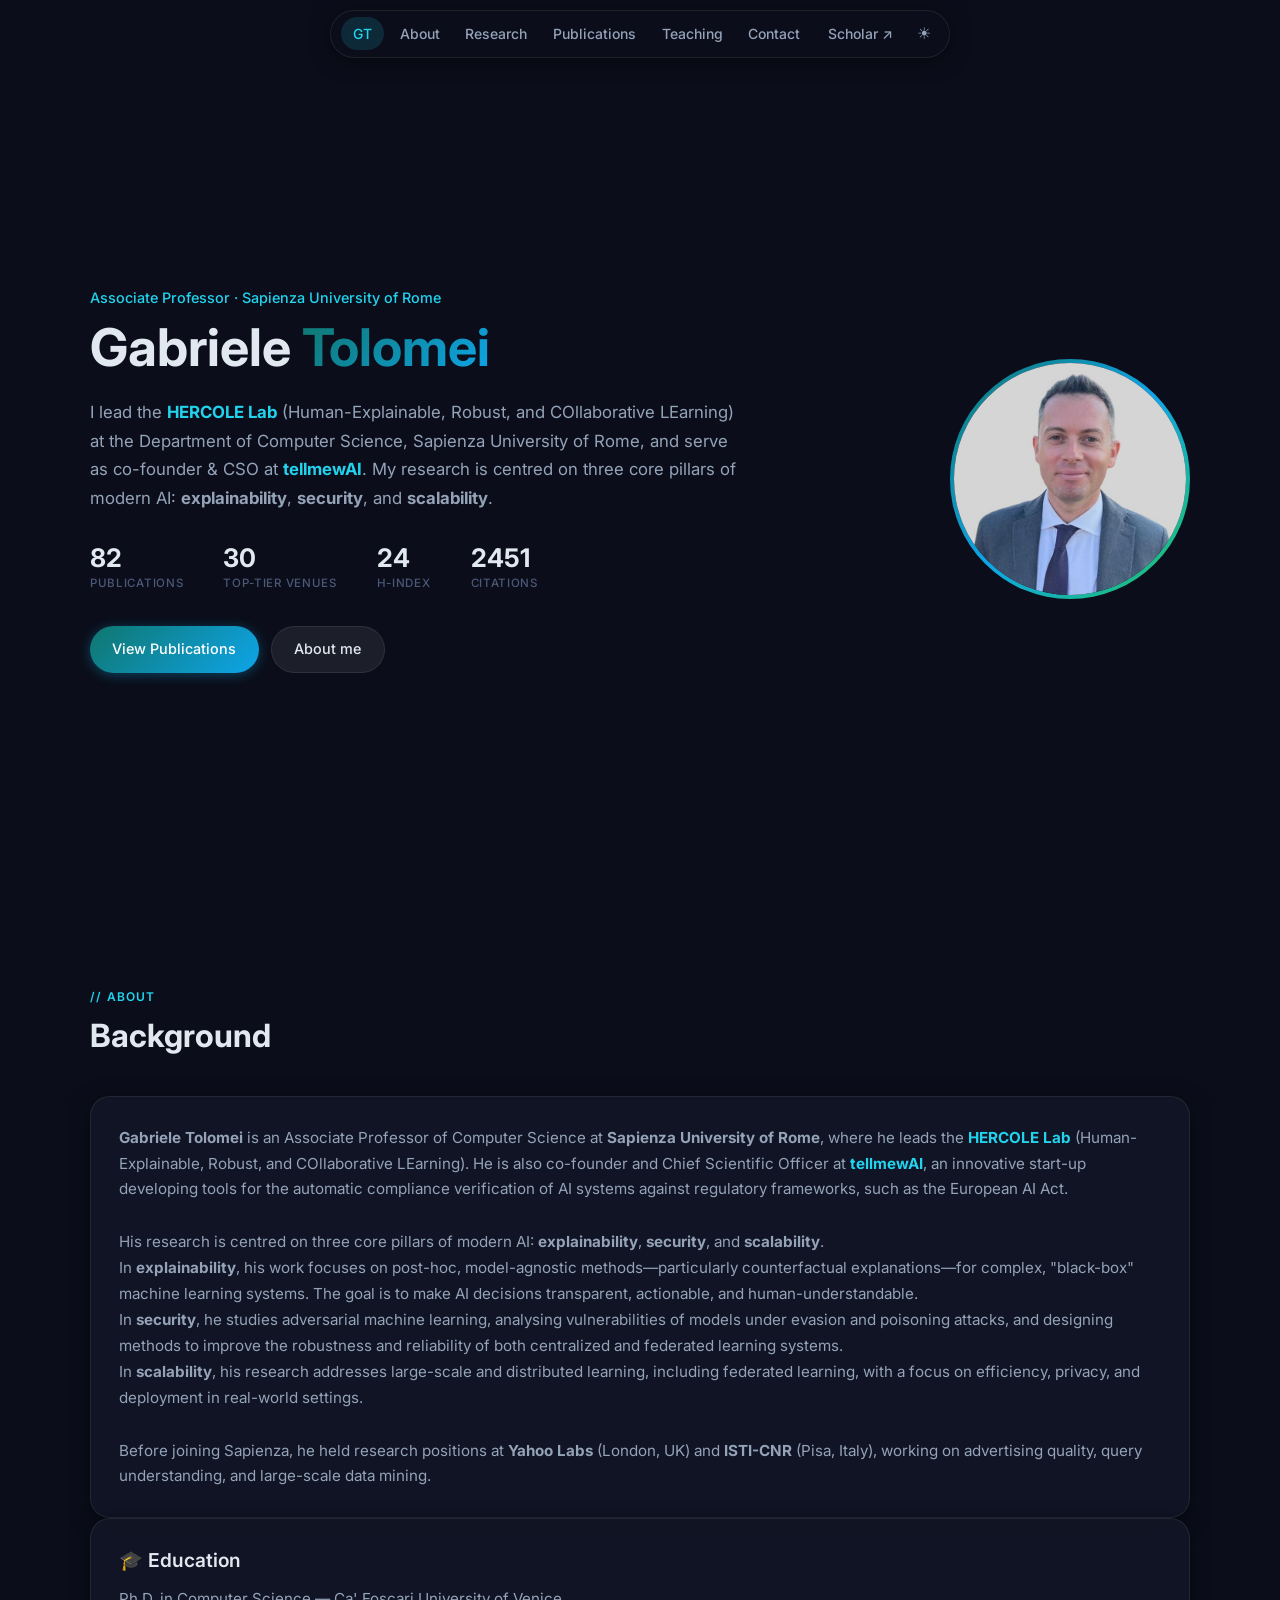
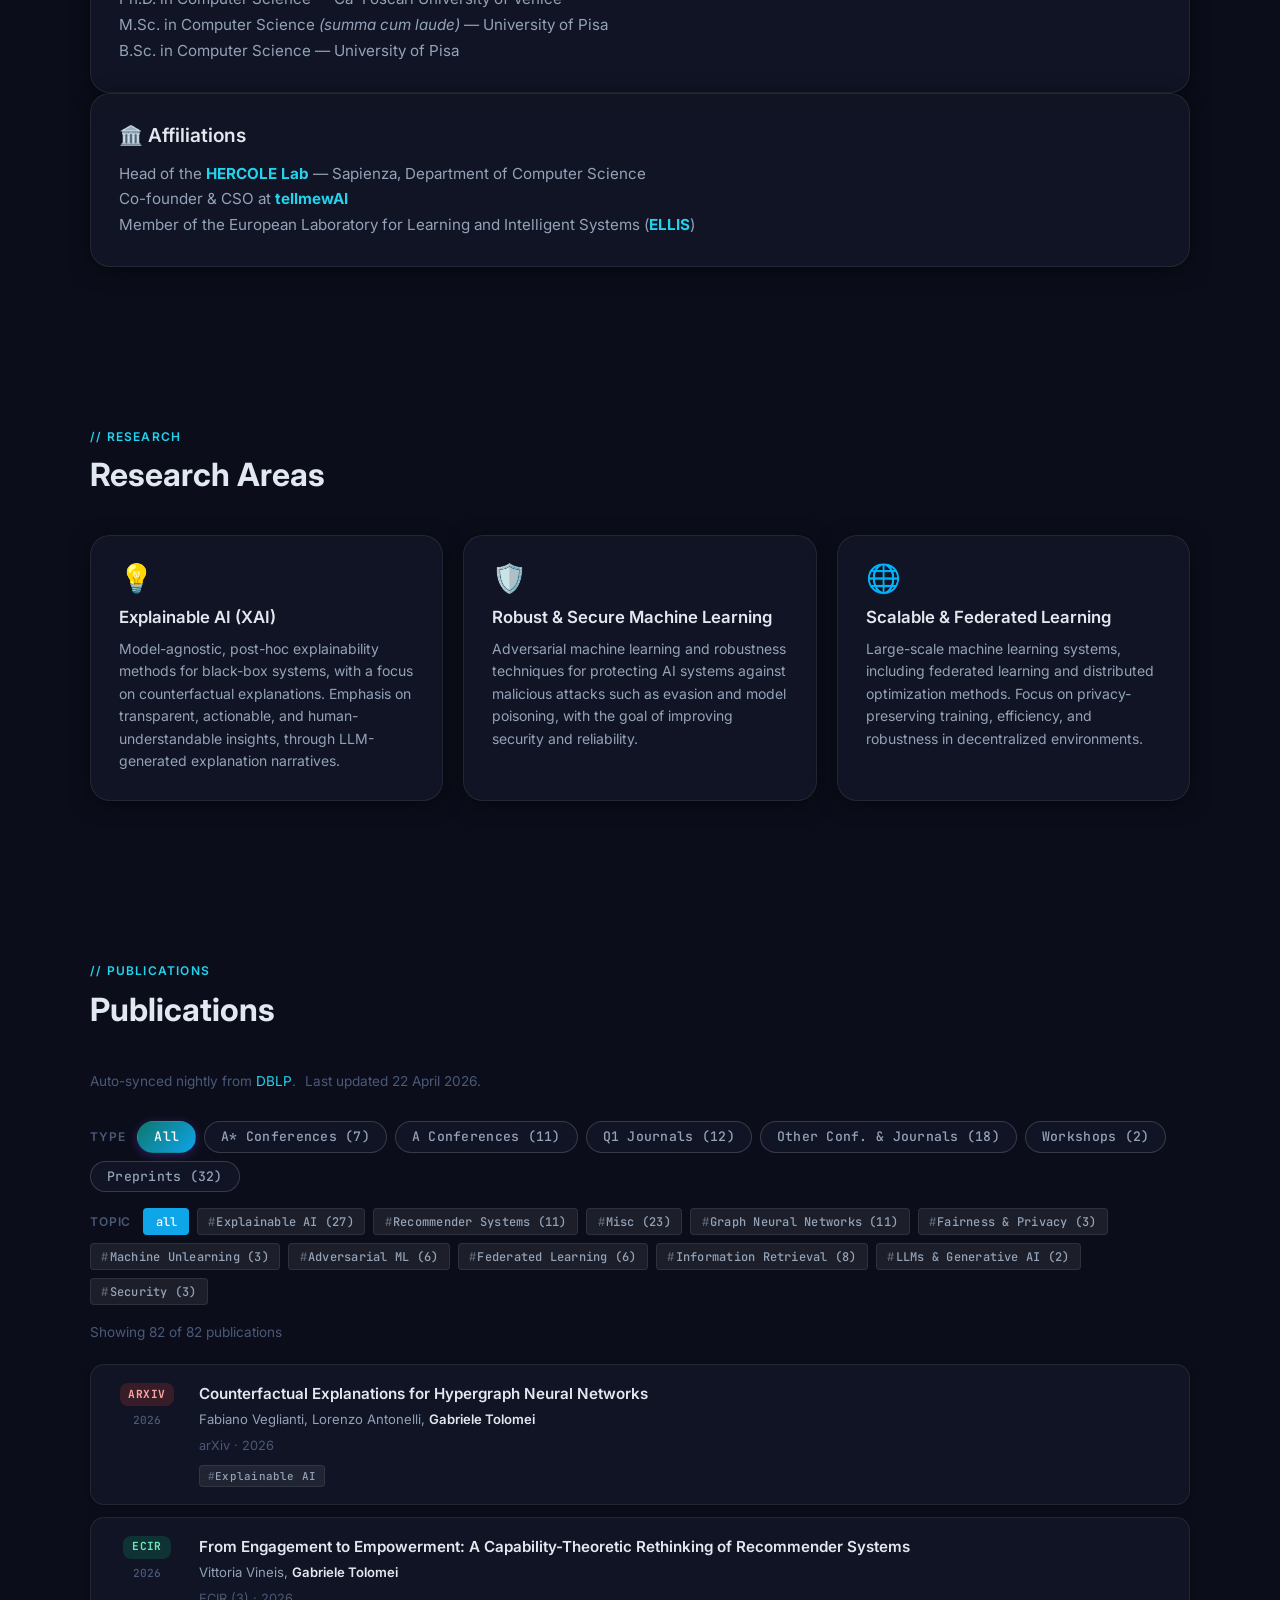
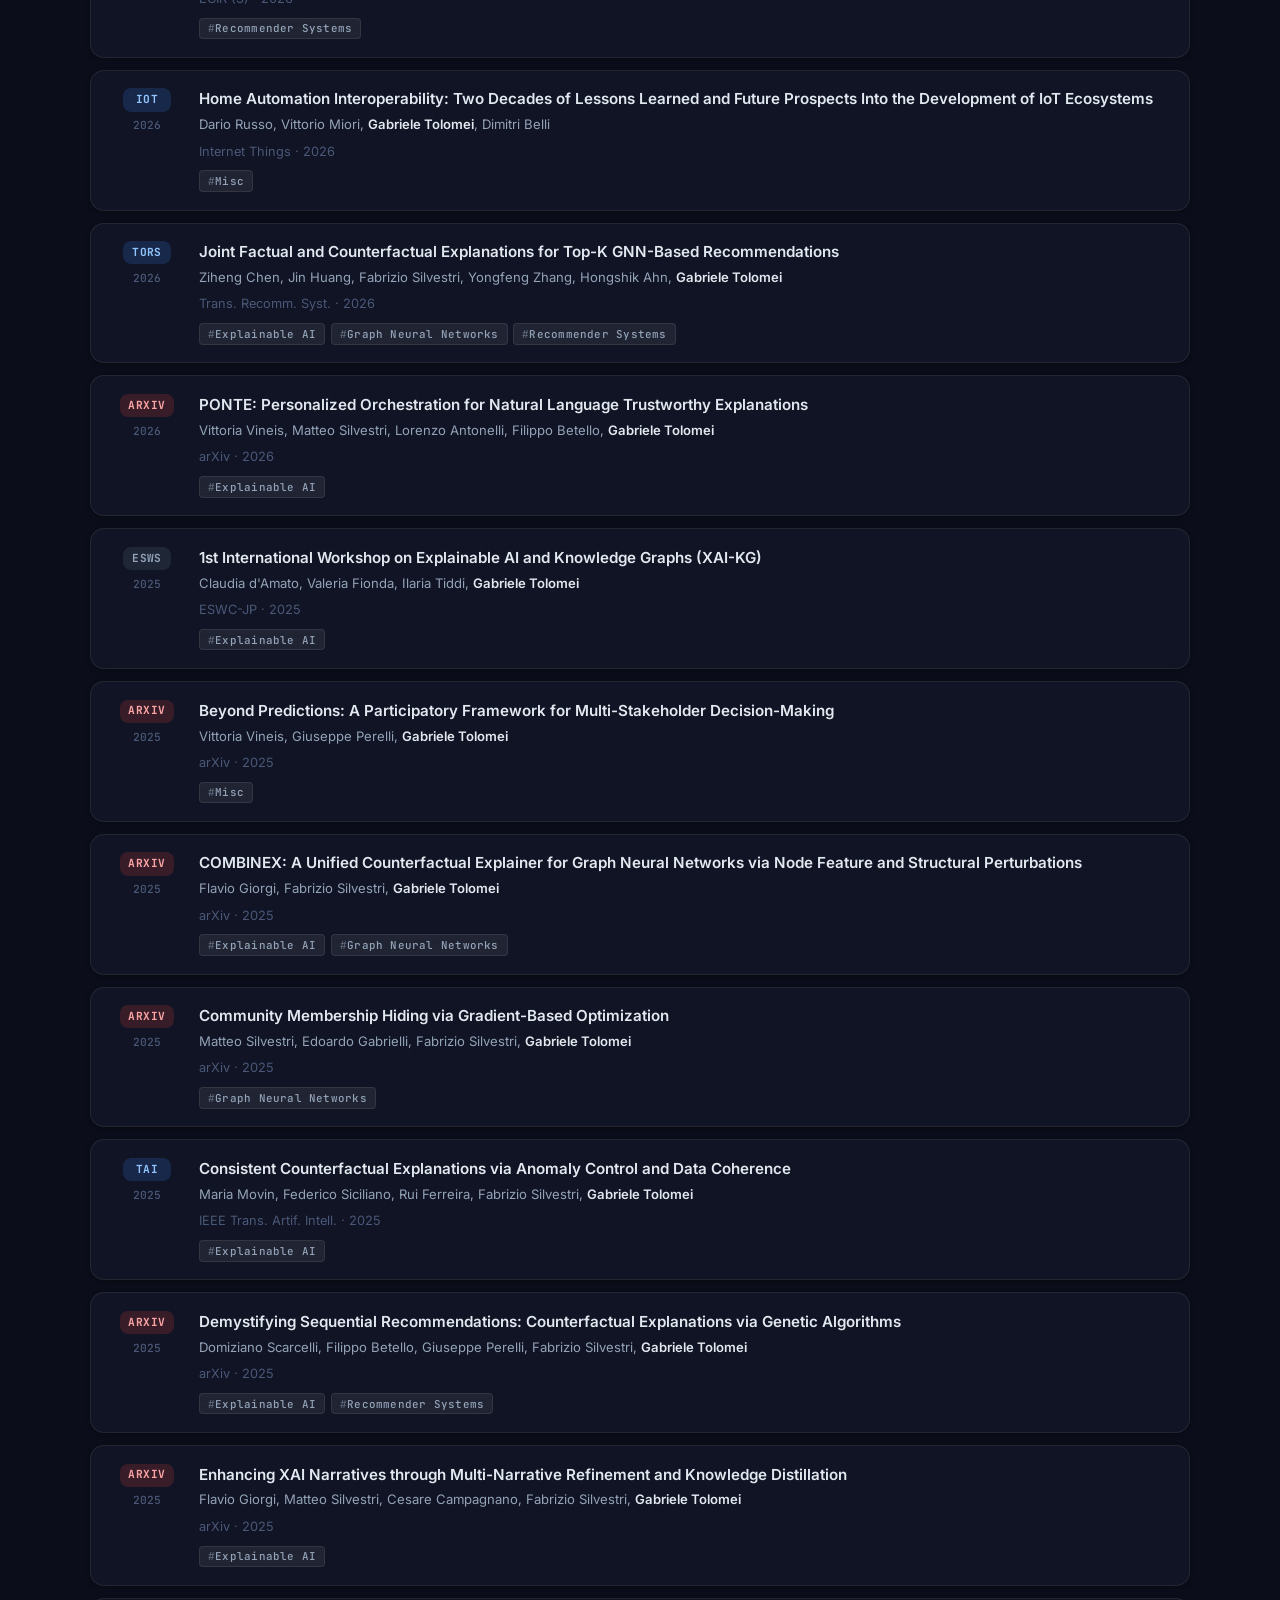
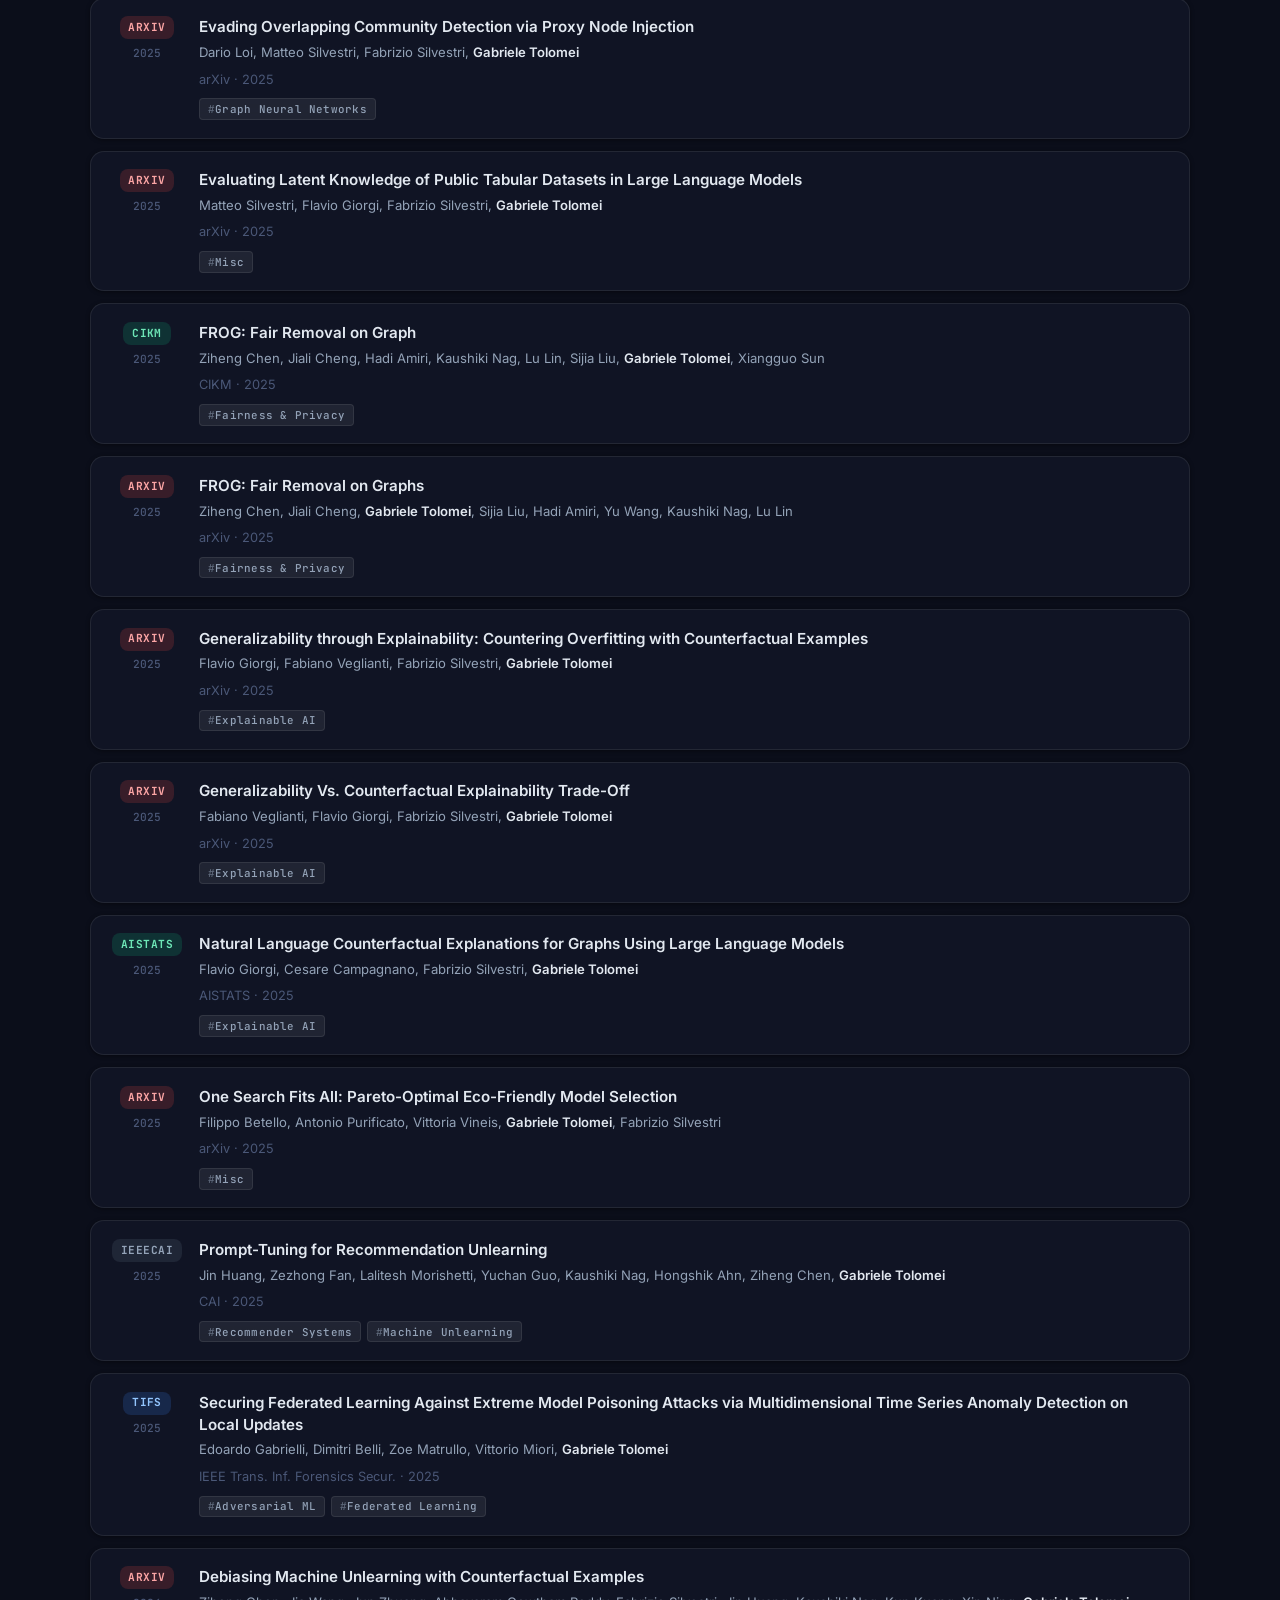
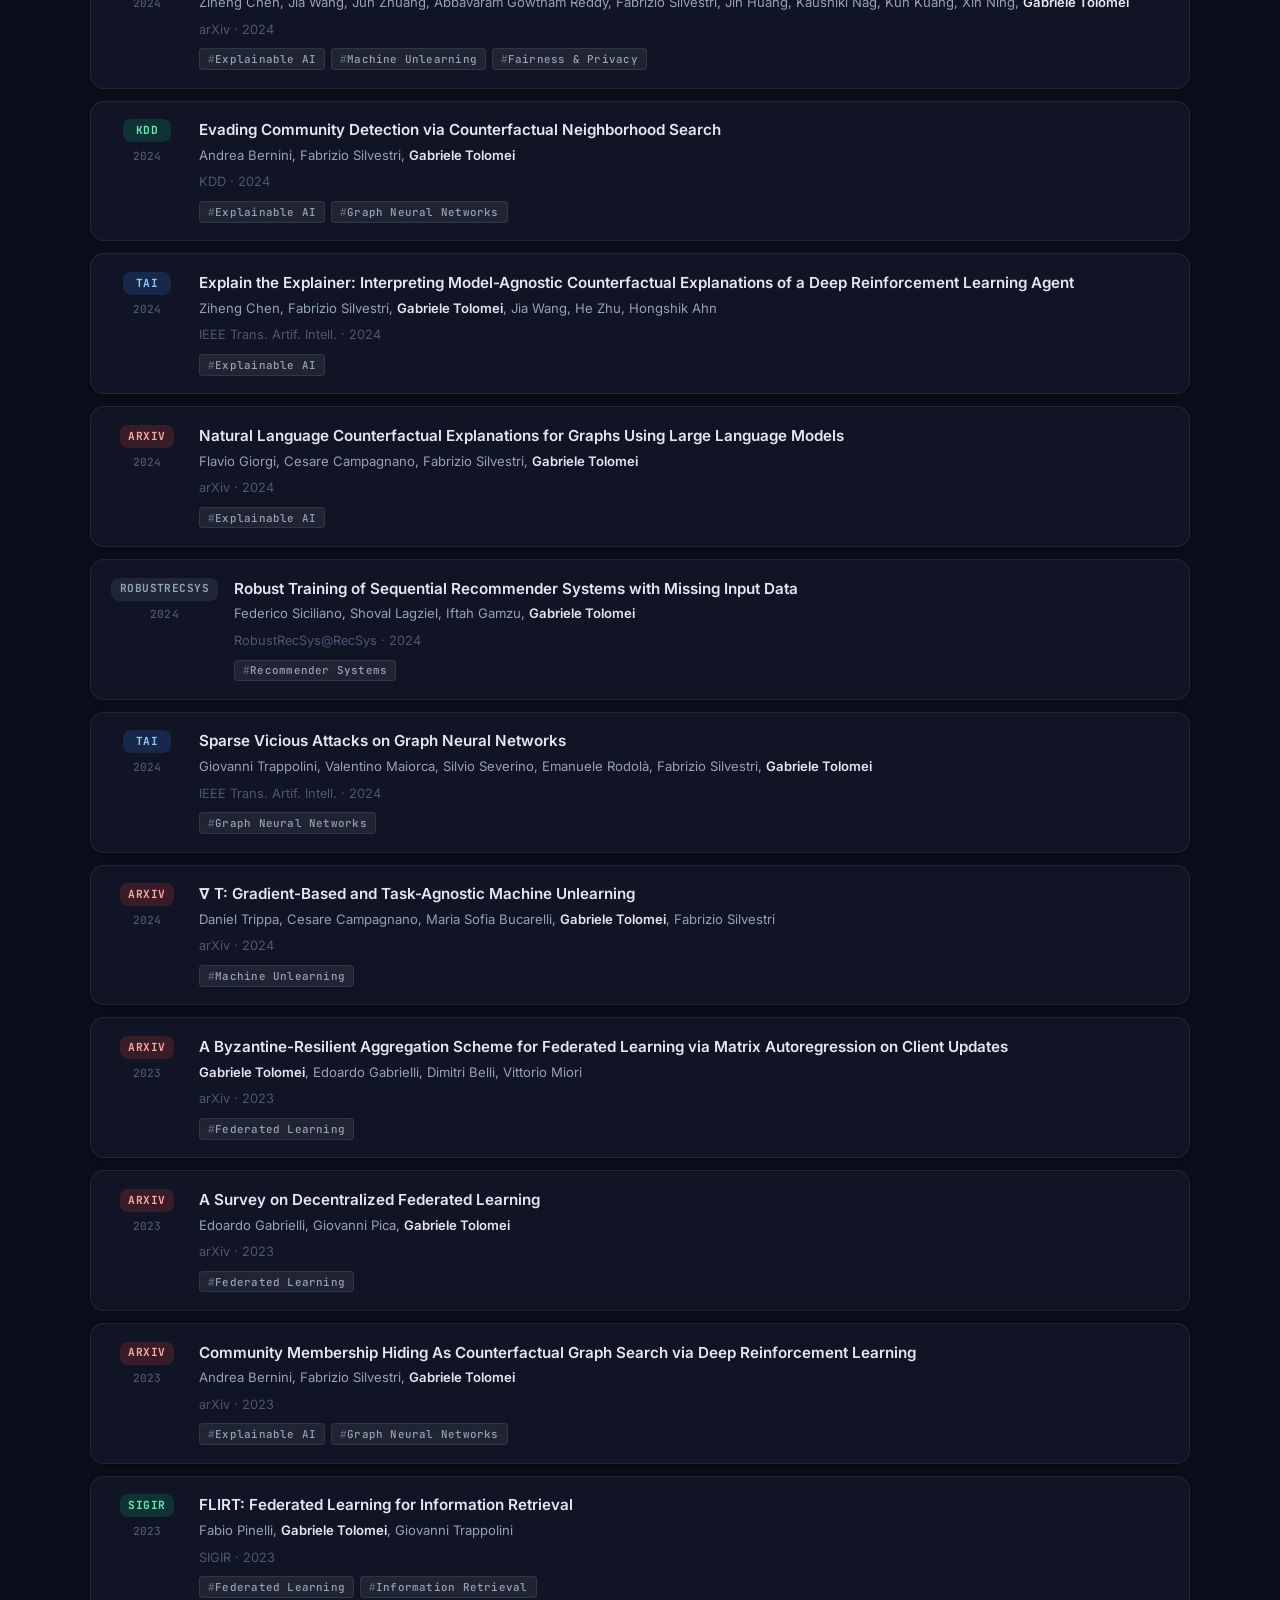
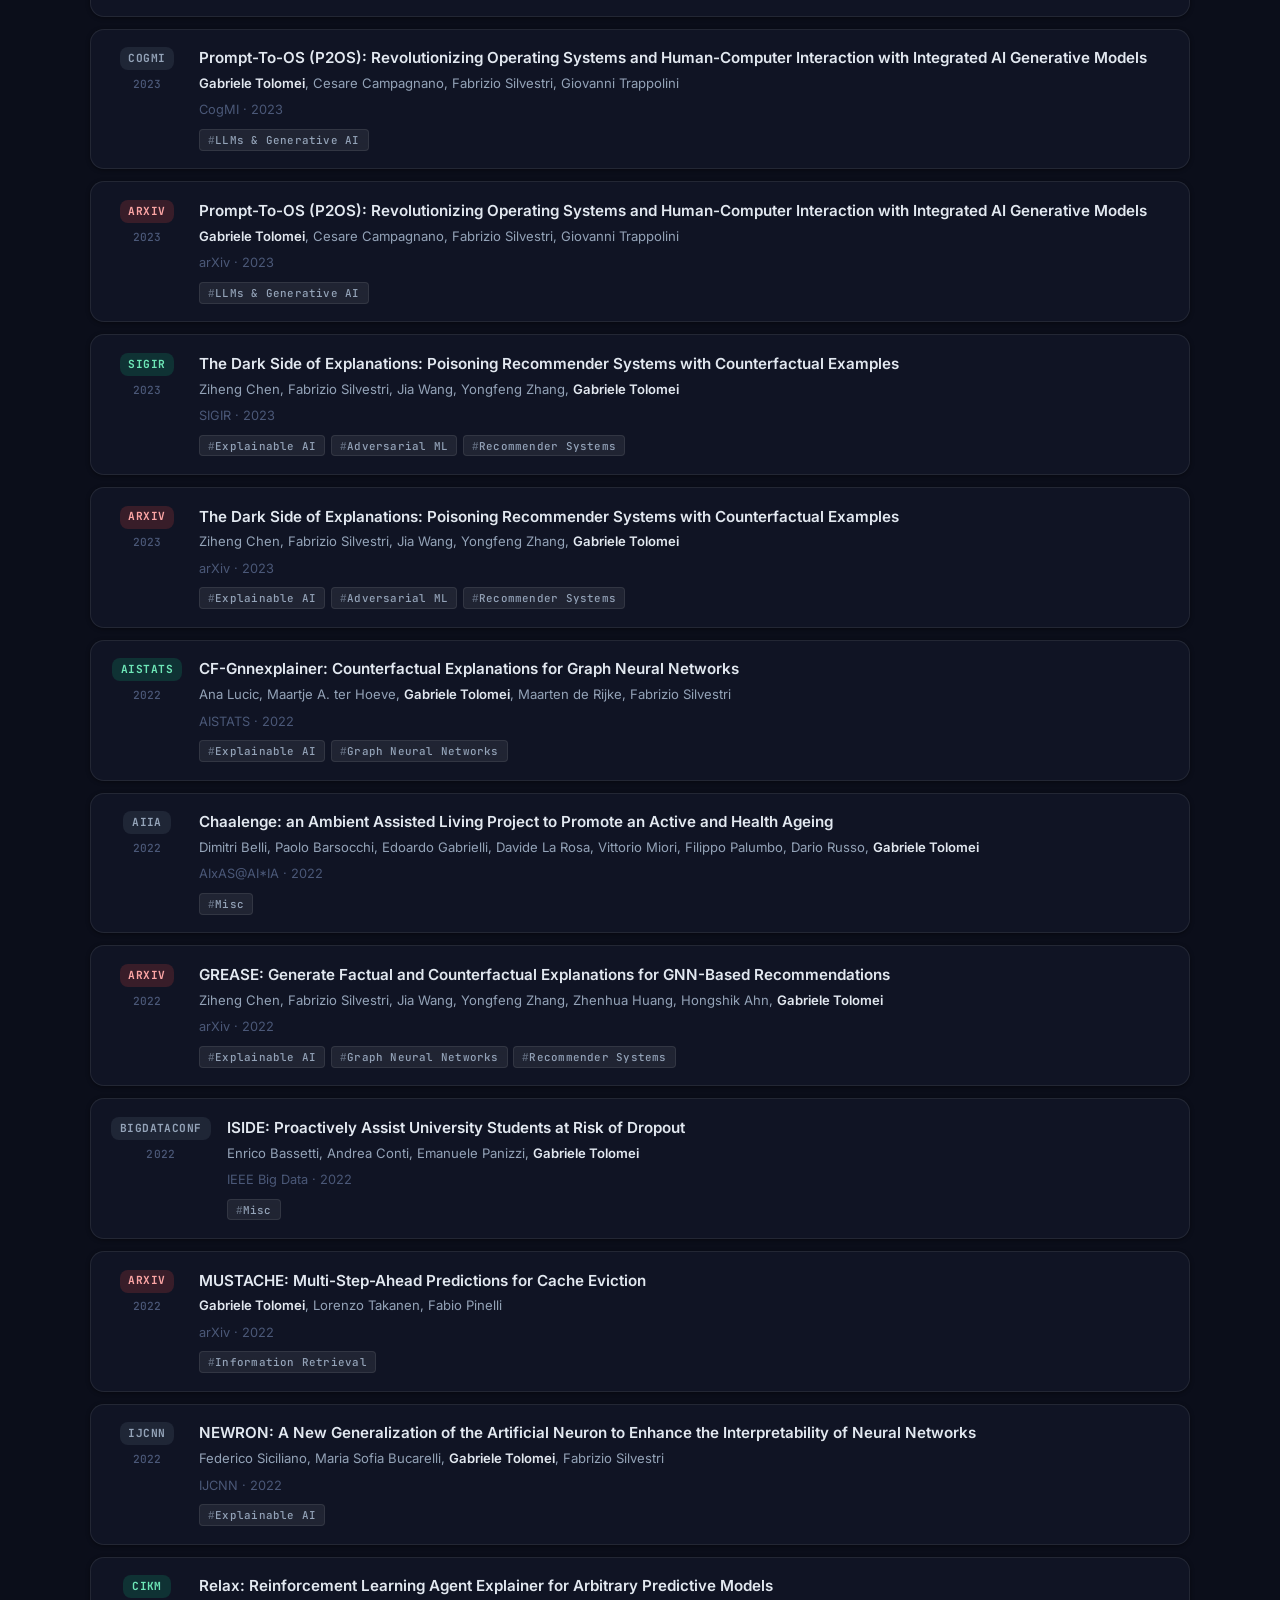
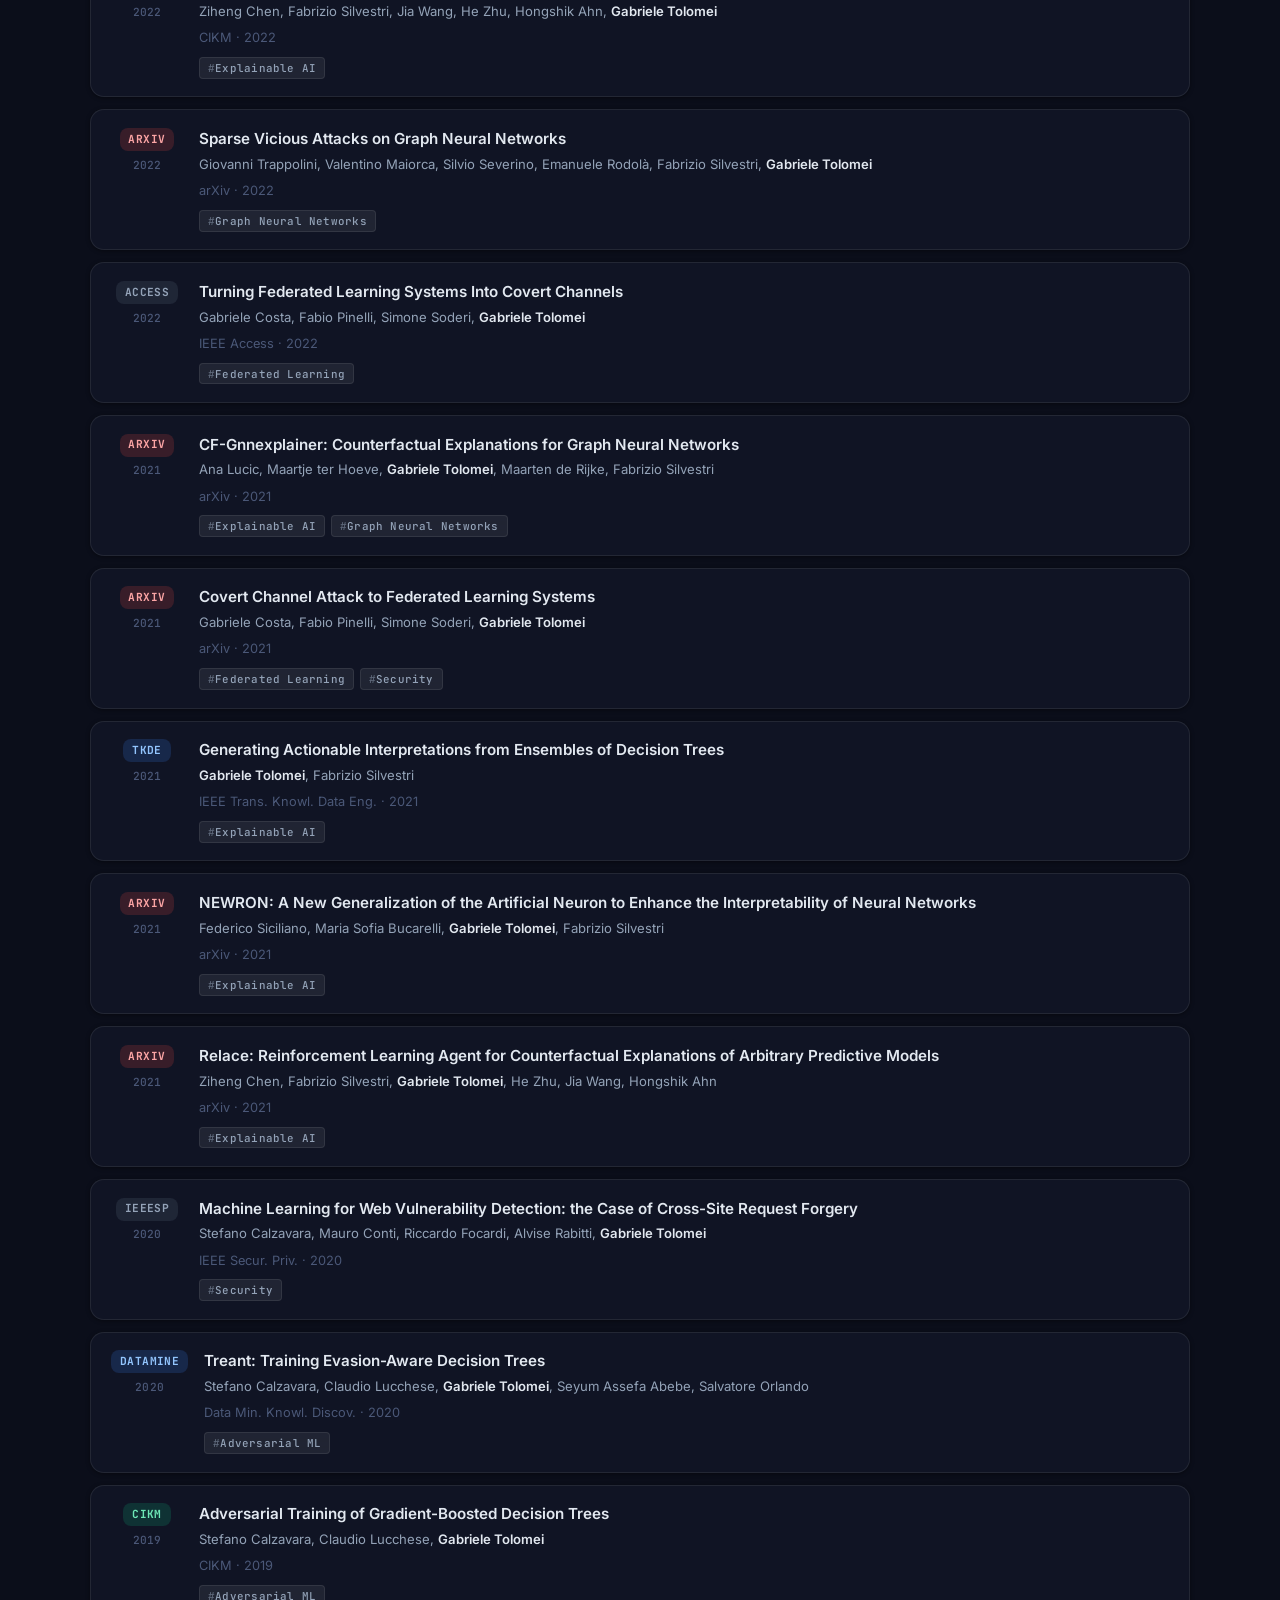
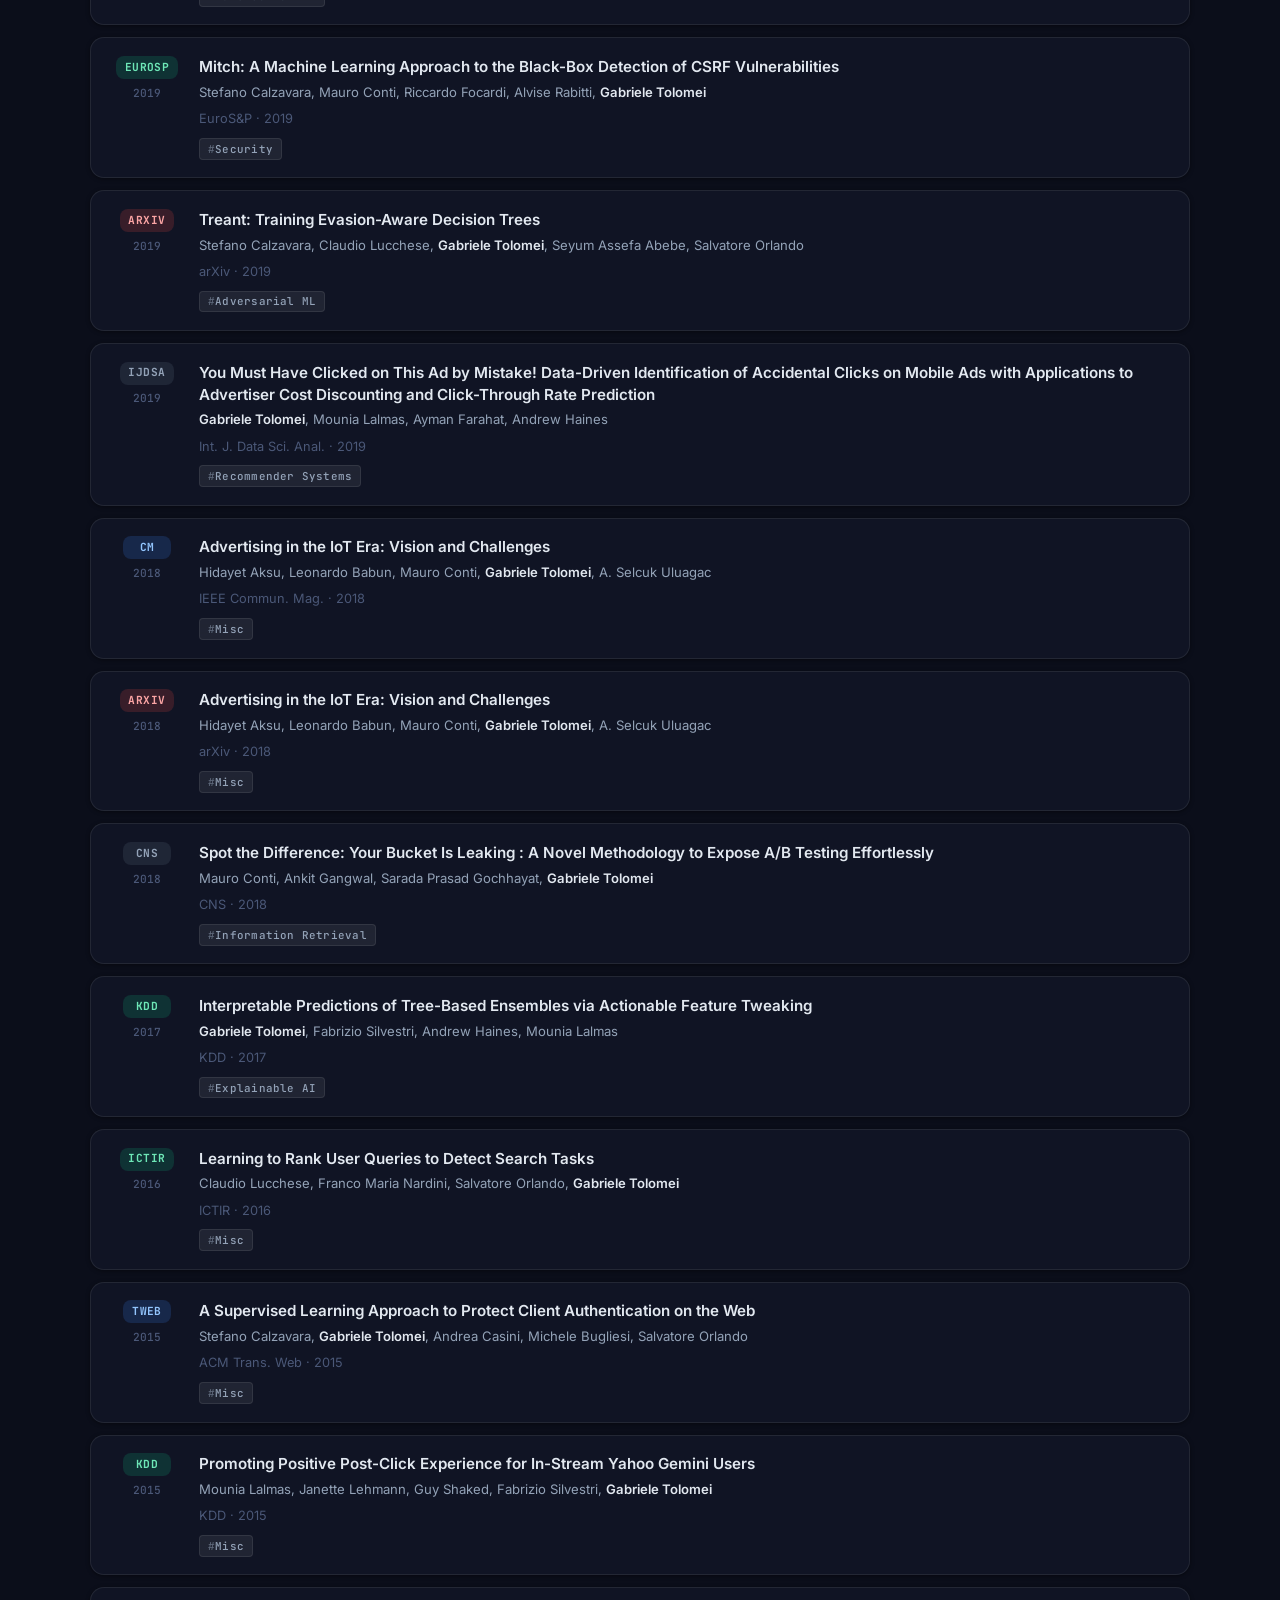
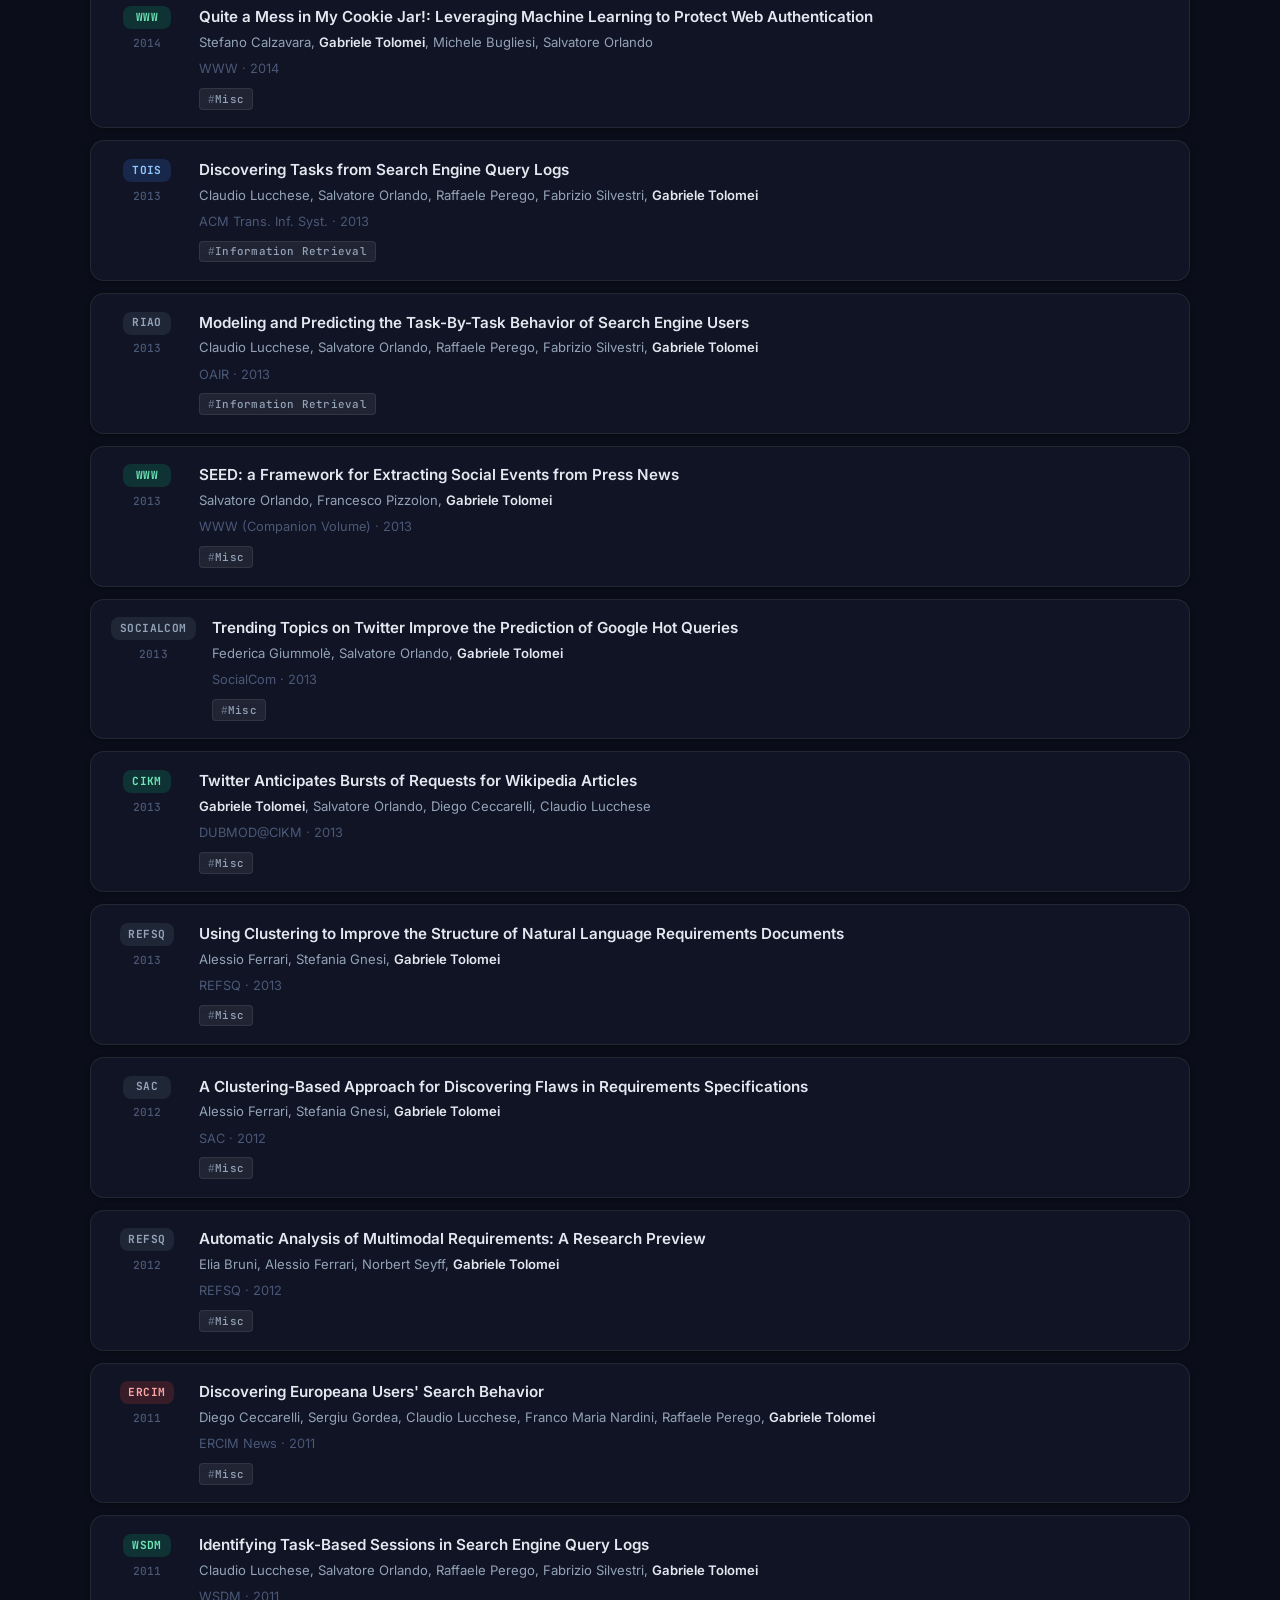
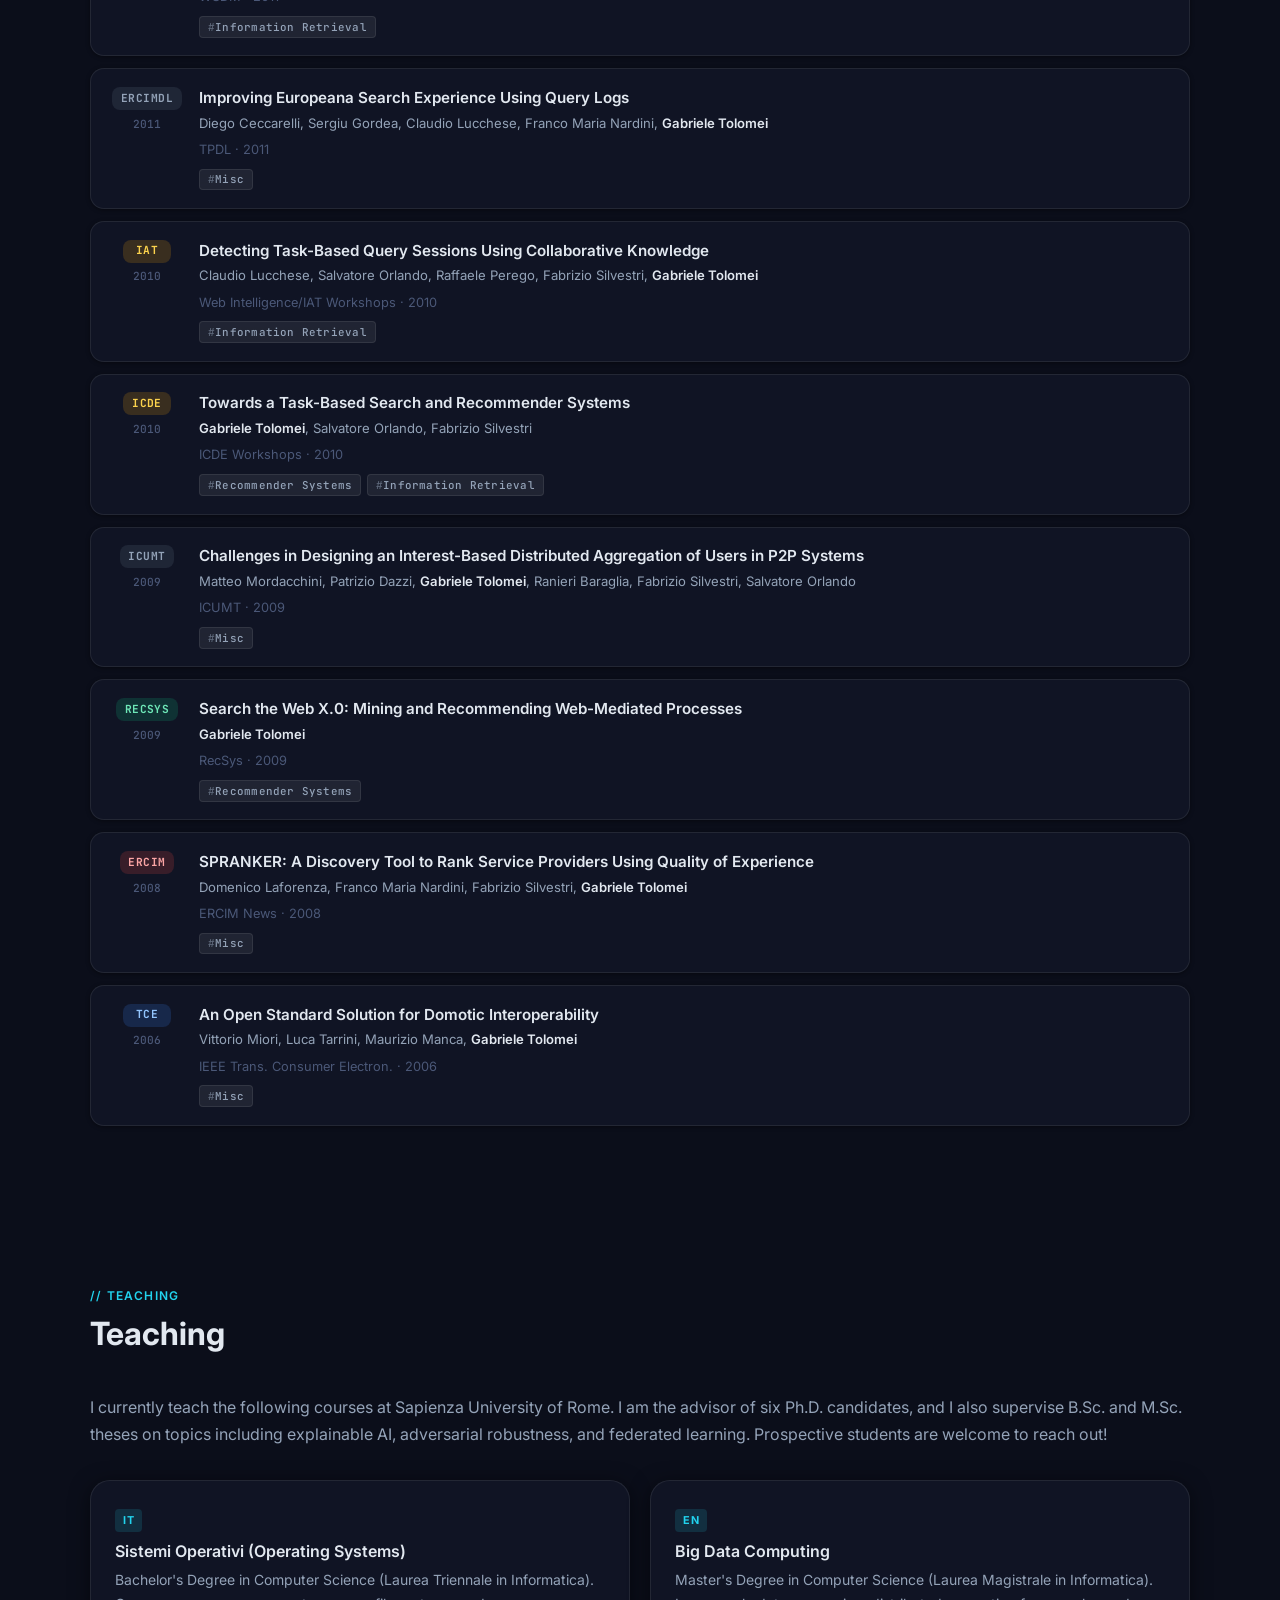
==== commit f24032af: "Remove manual handling of Google Scholar stats" ====
--- a/index.html
+++ b/index.html
@@ -152,15 +152,11 @@
         </div> -->
         <!-- Update h-index and citations from Google Scholar -->
         <div class="stat">
-          <span id="stat-hindex" class="stat-value"
-                data-manual="true"
-                title="Update from Google Scholar">—</span>
+          <span id="stat-hindex" class="stat-value" title="Update from Google Scholar">—</span>
           <span class="stat-label">h-index</span>
         </div>
         <div class="stat">
-          <span id="stat-citations" class="stat-value"
-                data-manual="true"
-                title="Update from Google Scholar">-</span>
+          <span id="stat-citations" class="stat-value" title="Update from Google Scholar">-</span>
           <span class="stat-label">Citations</span>
         </div>
         <!-- <div class="stat">
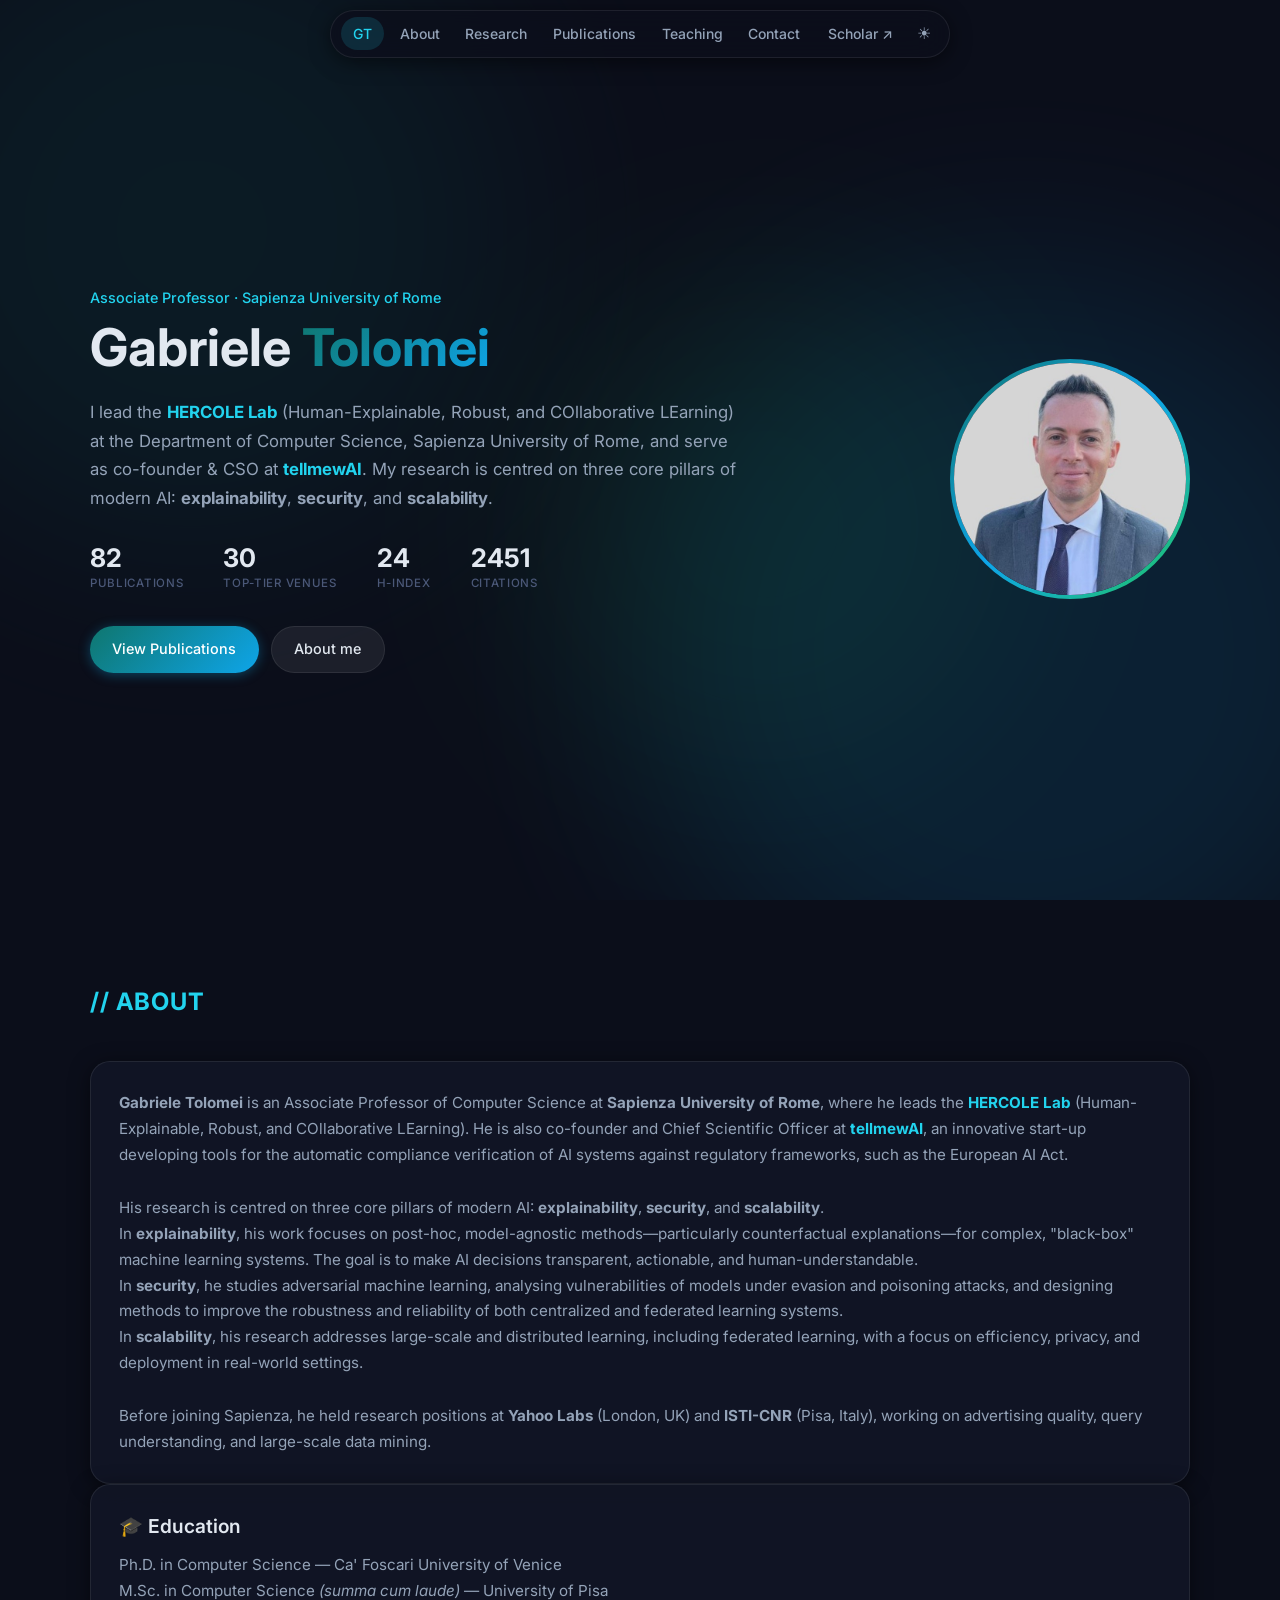
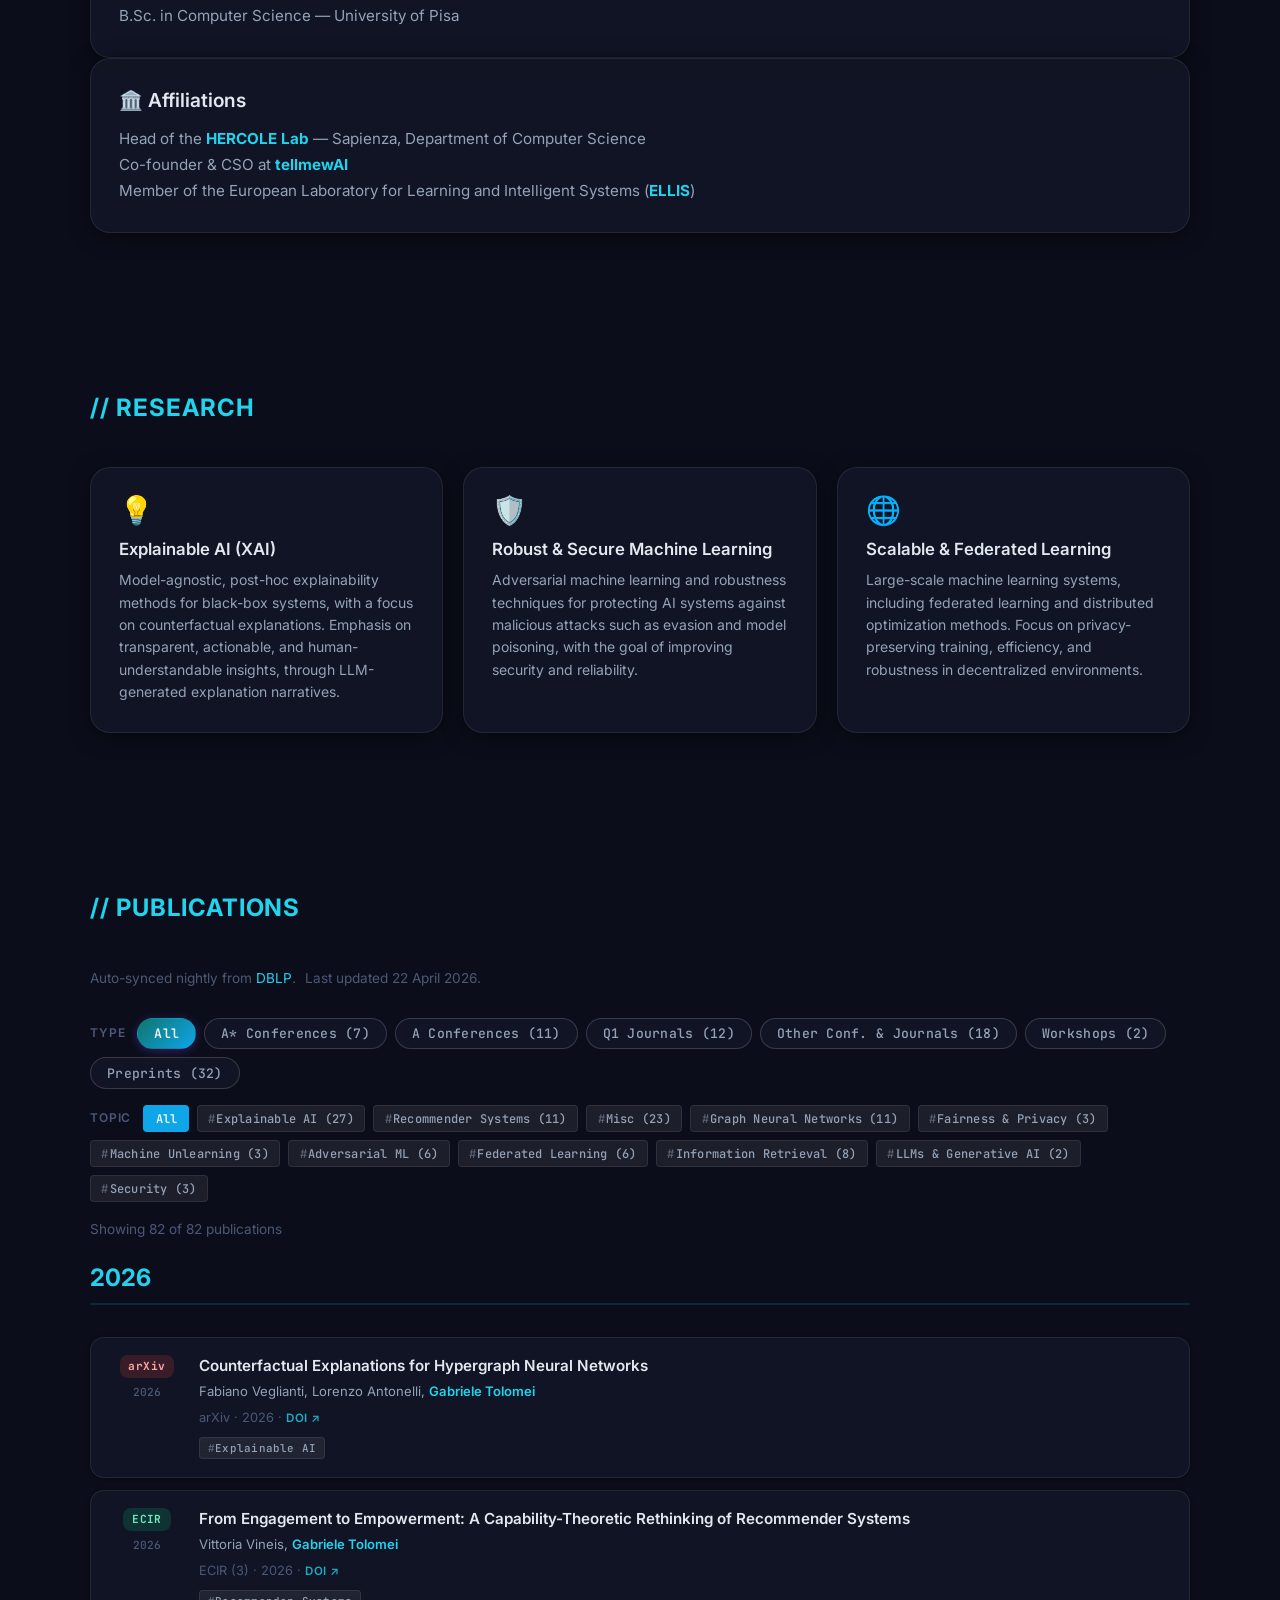
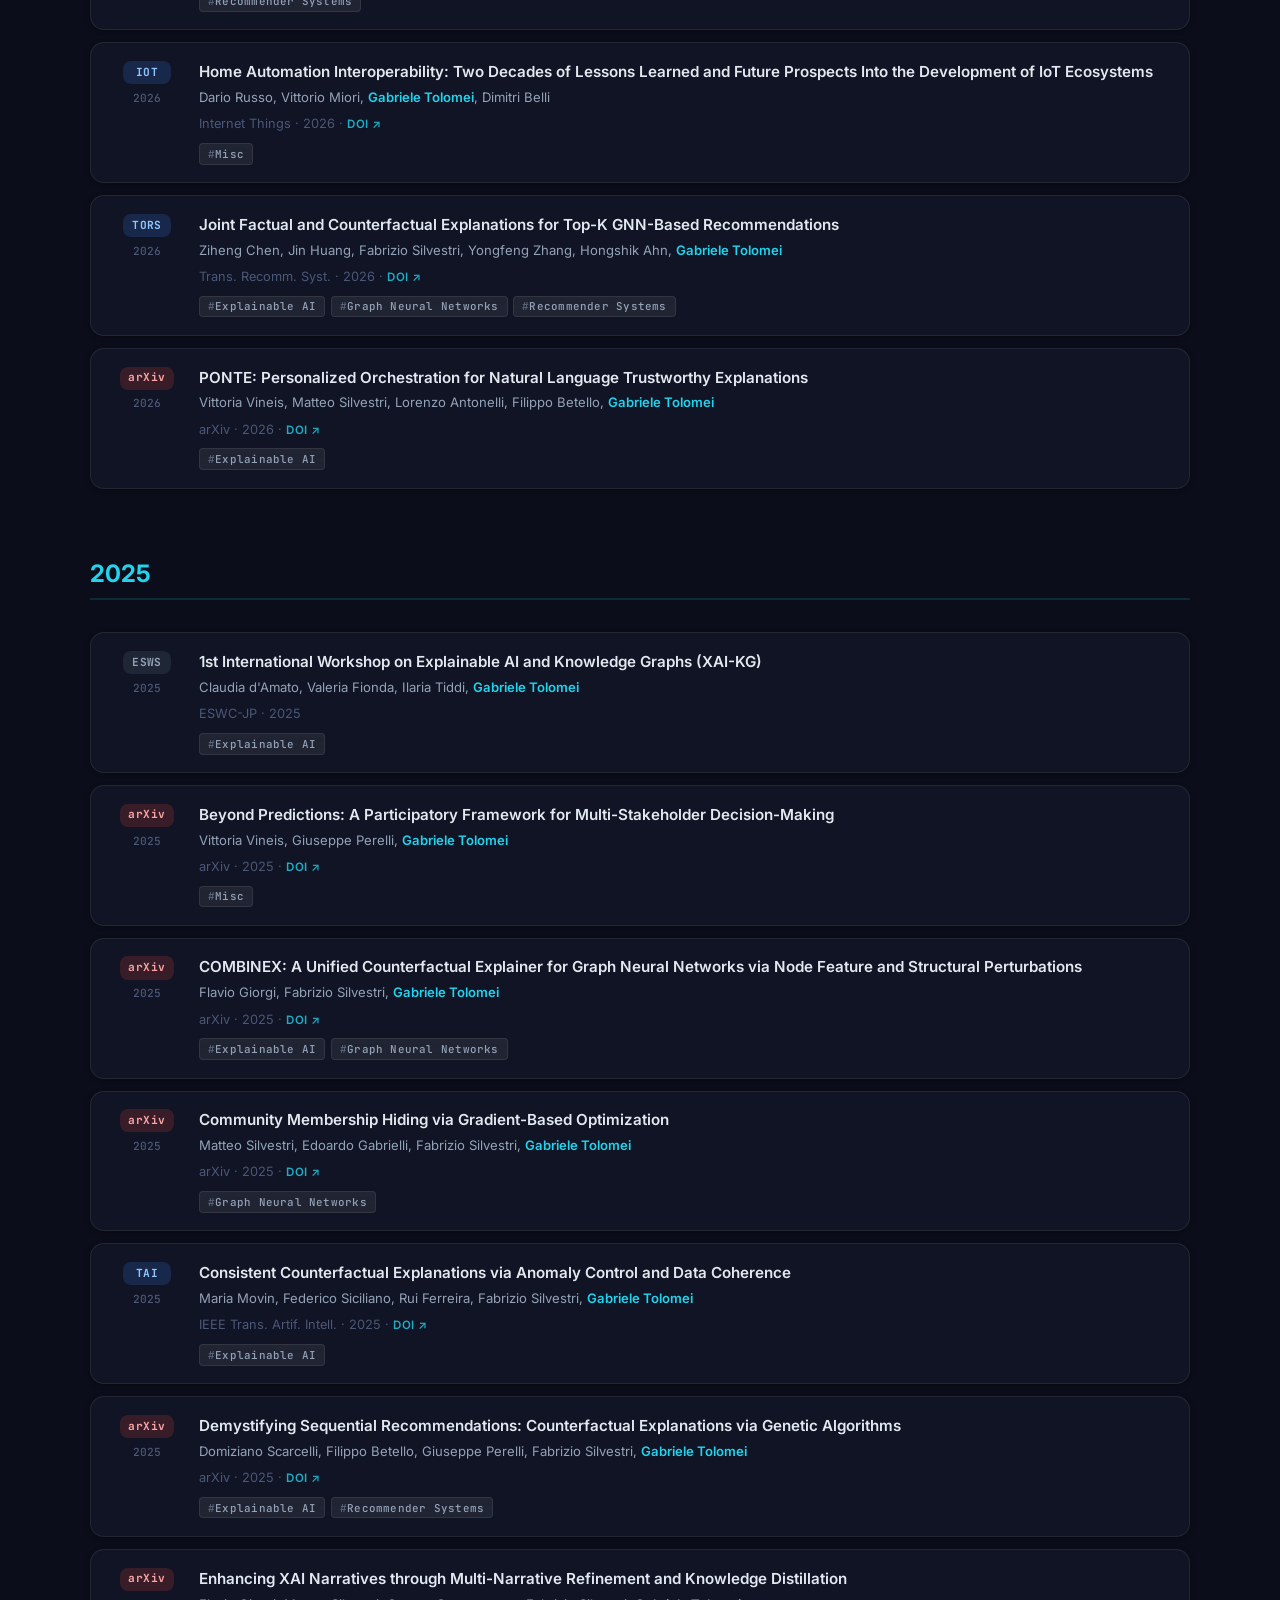
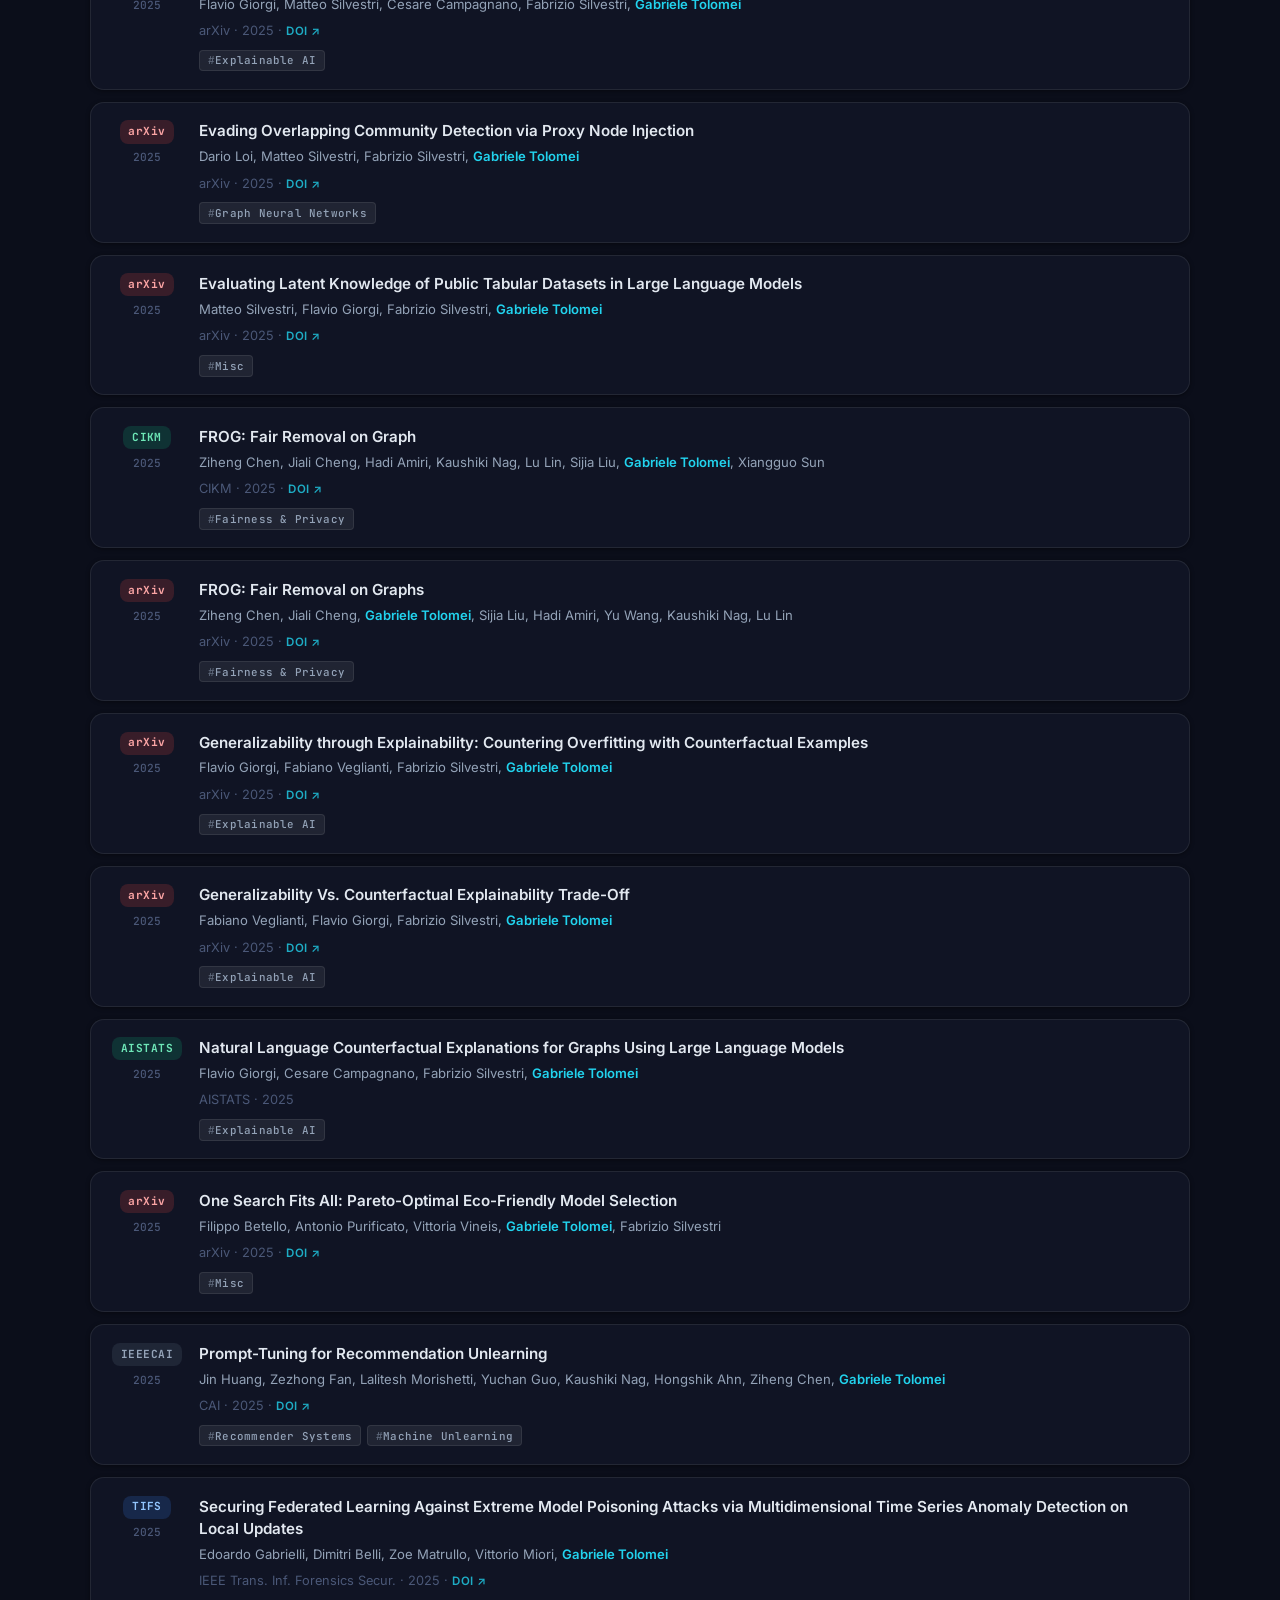
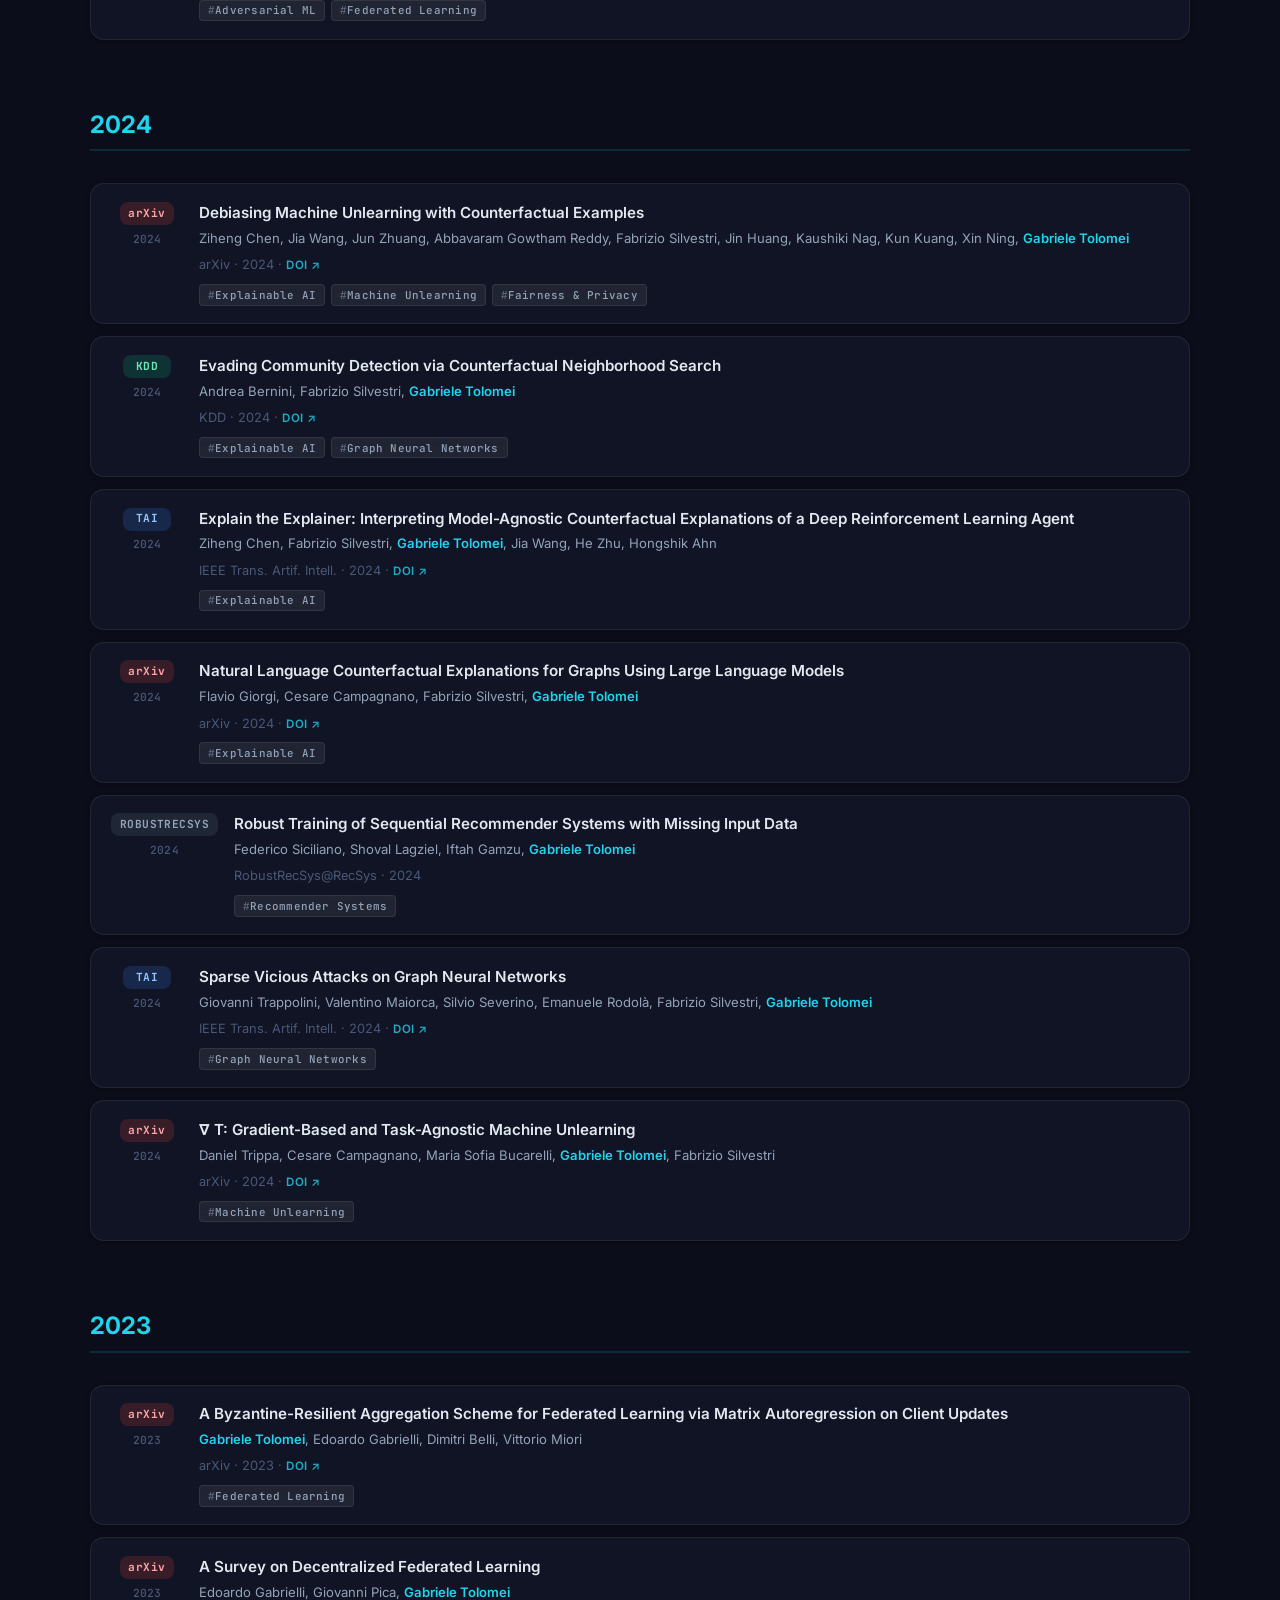
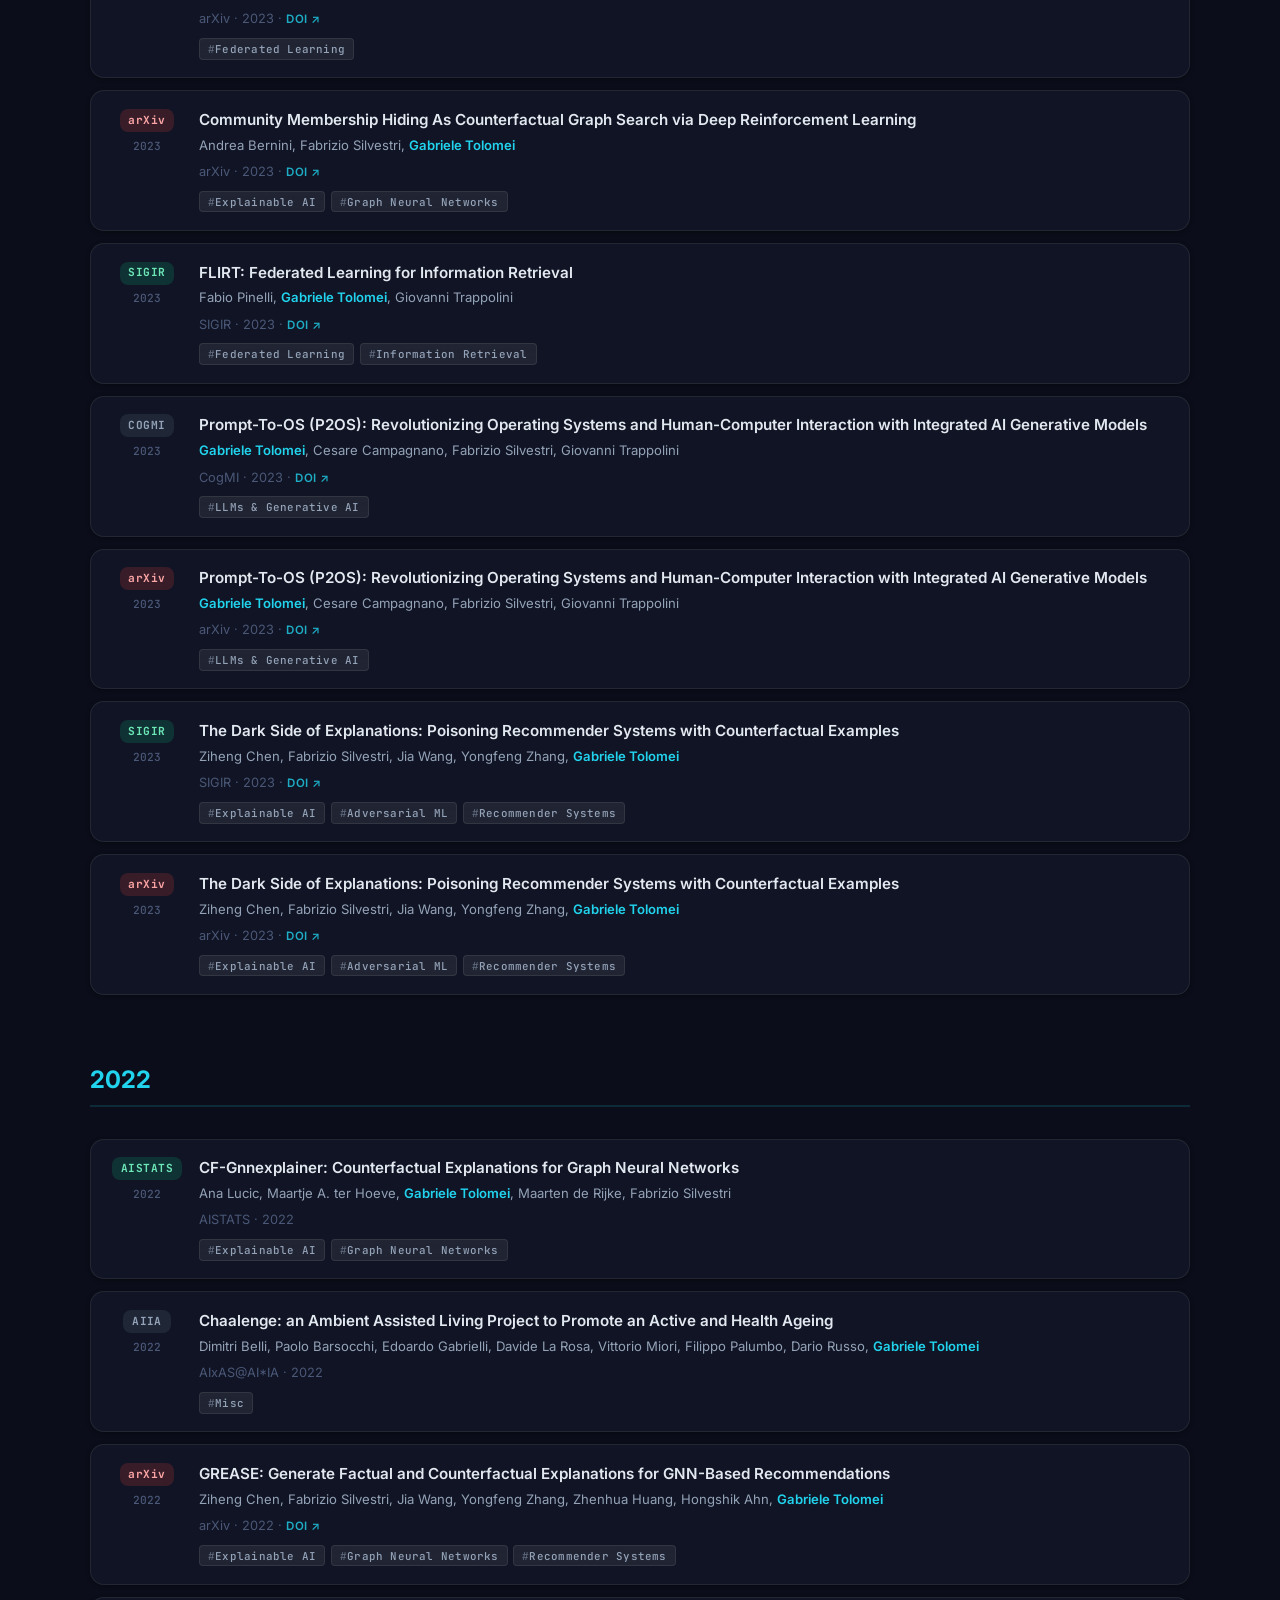
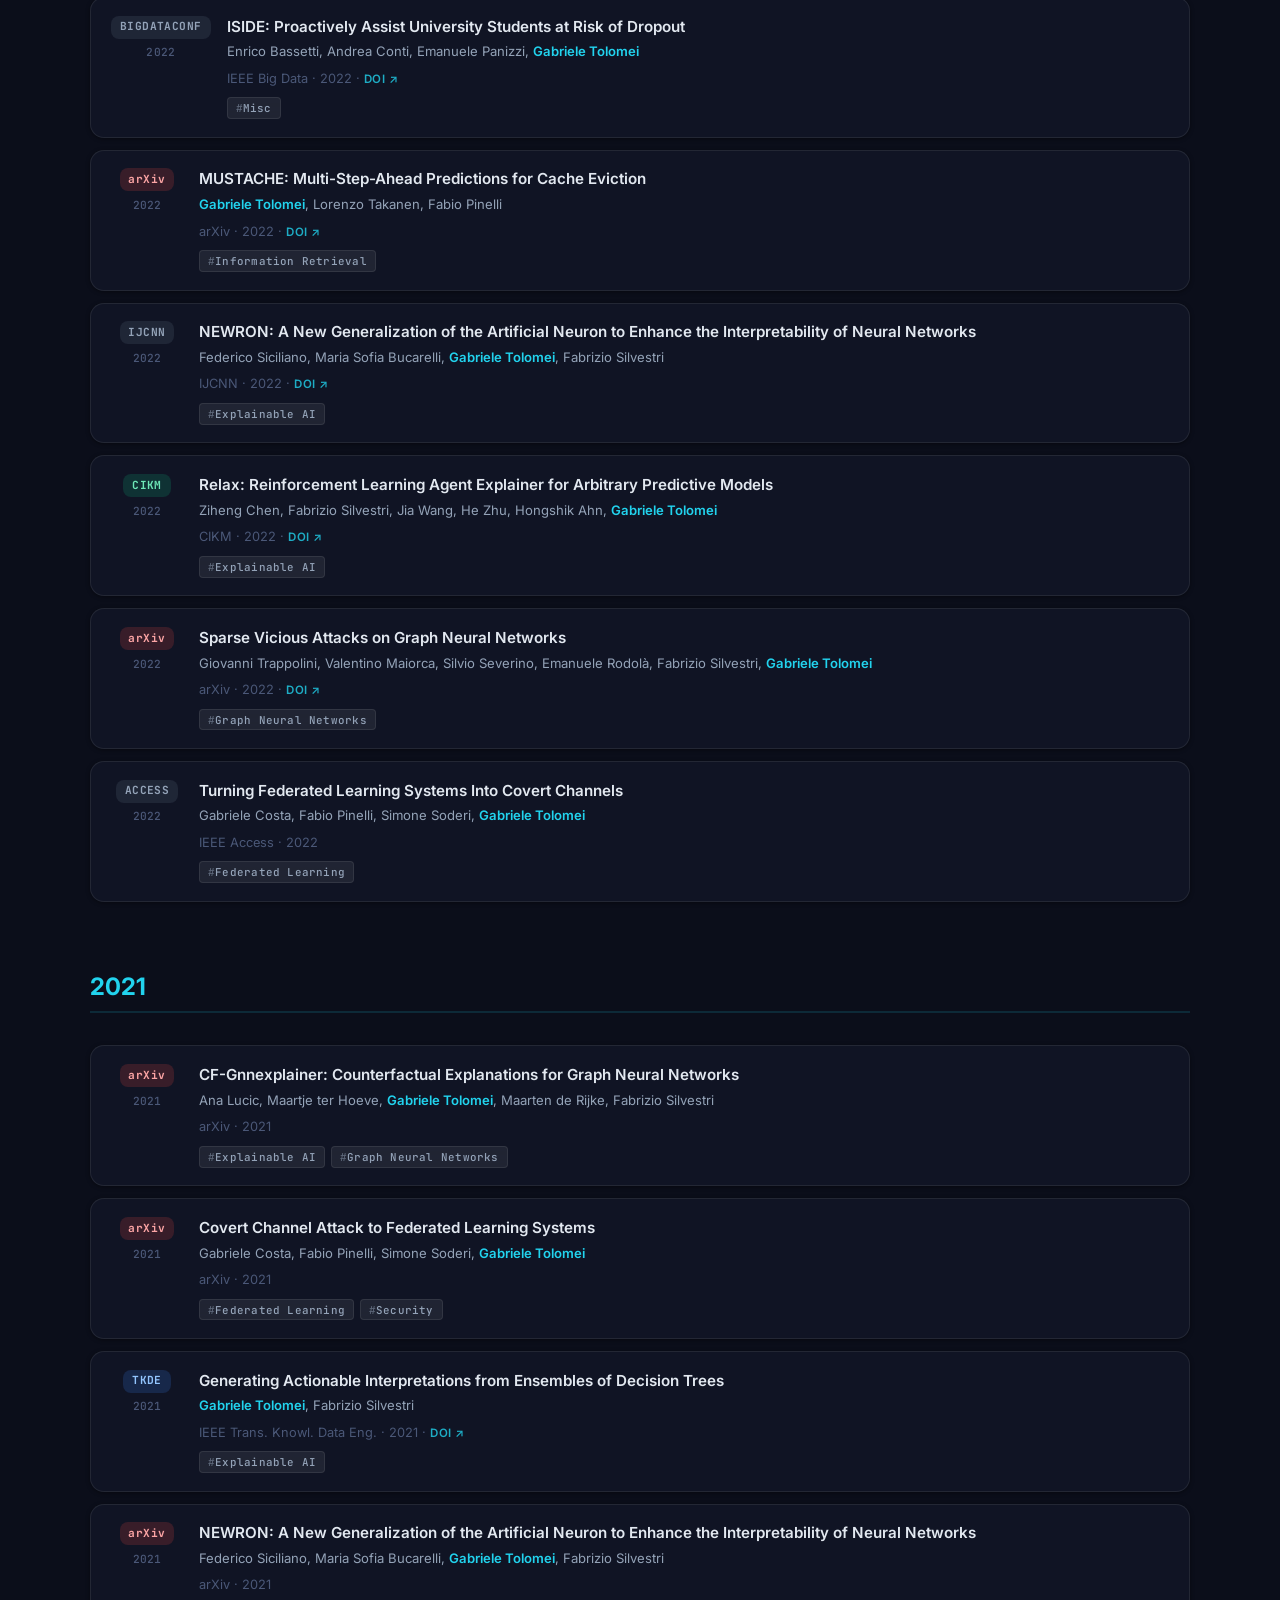
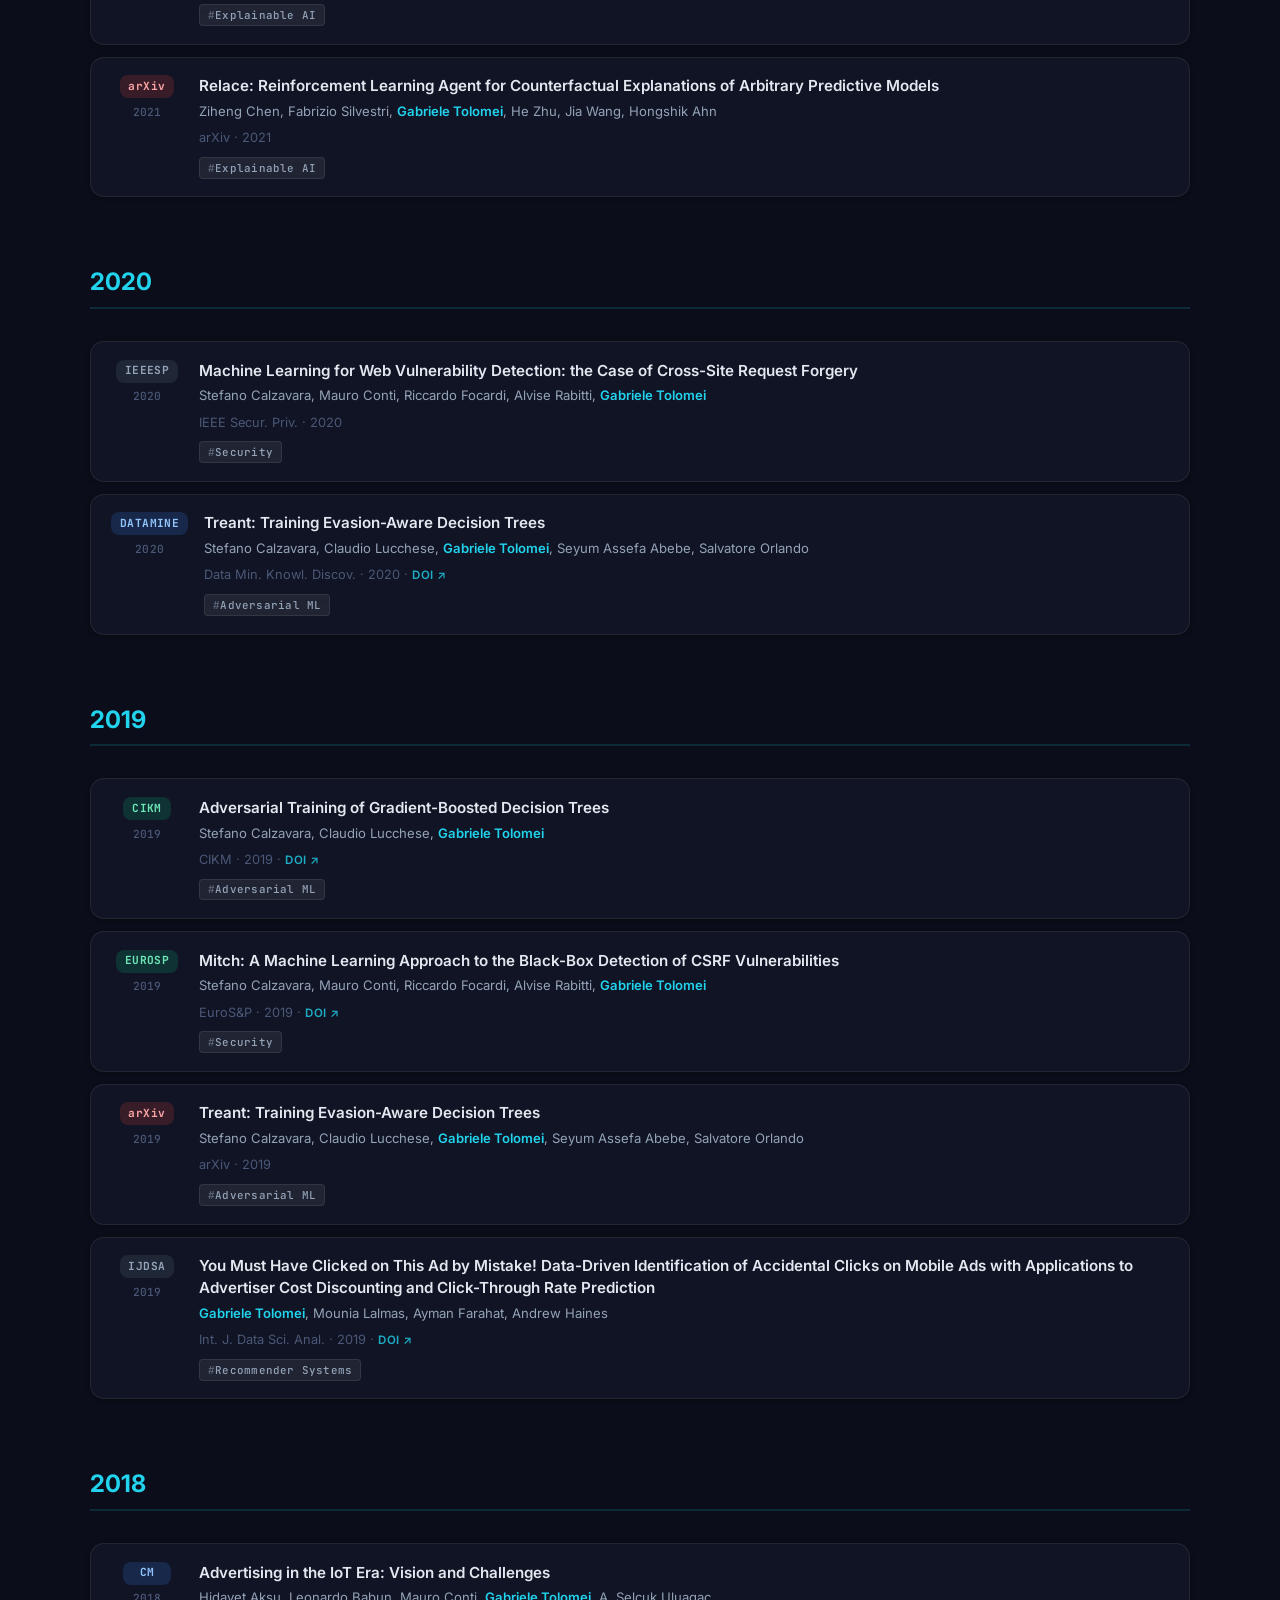
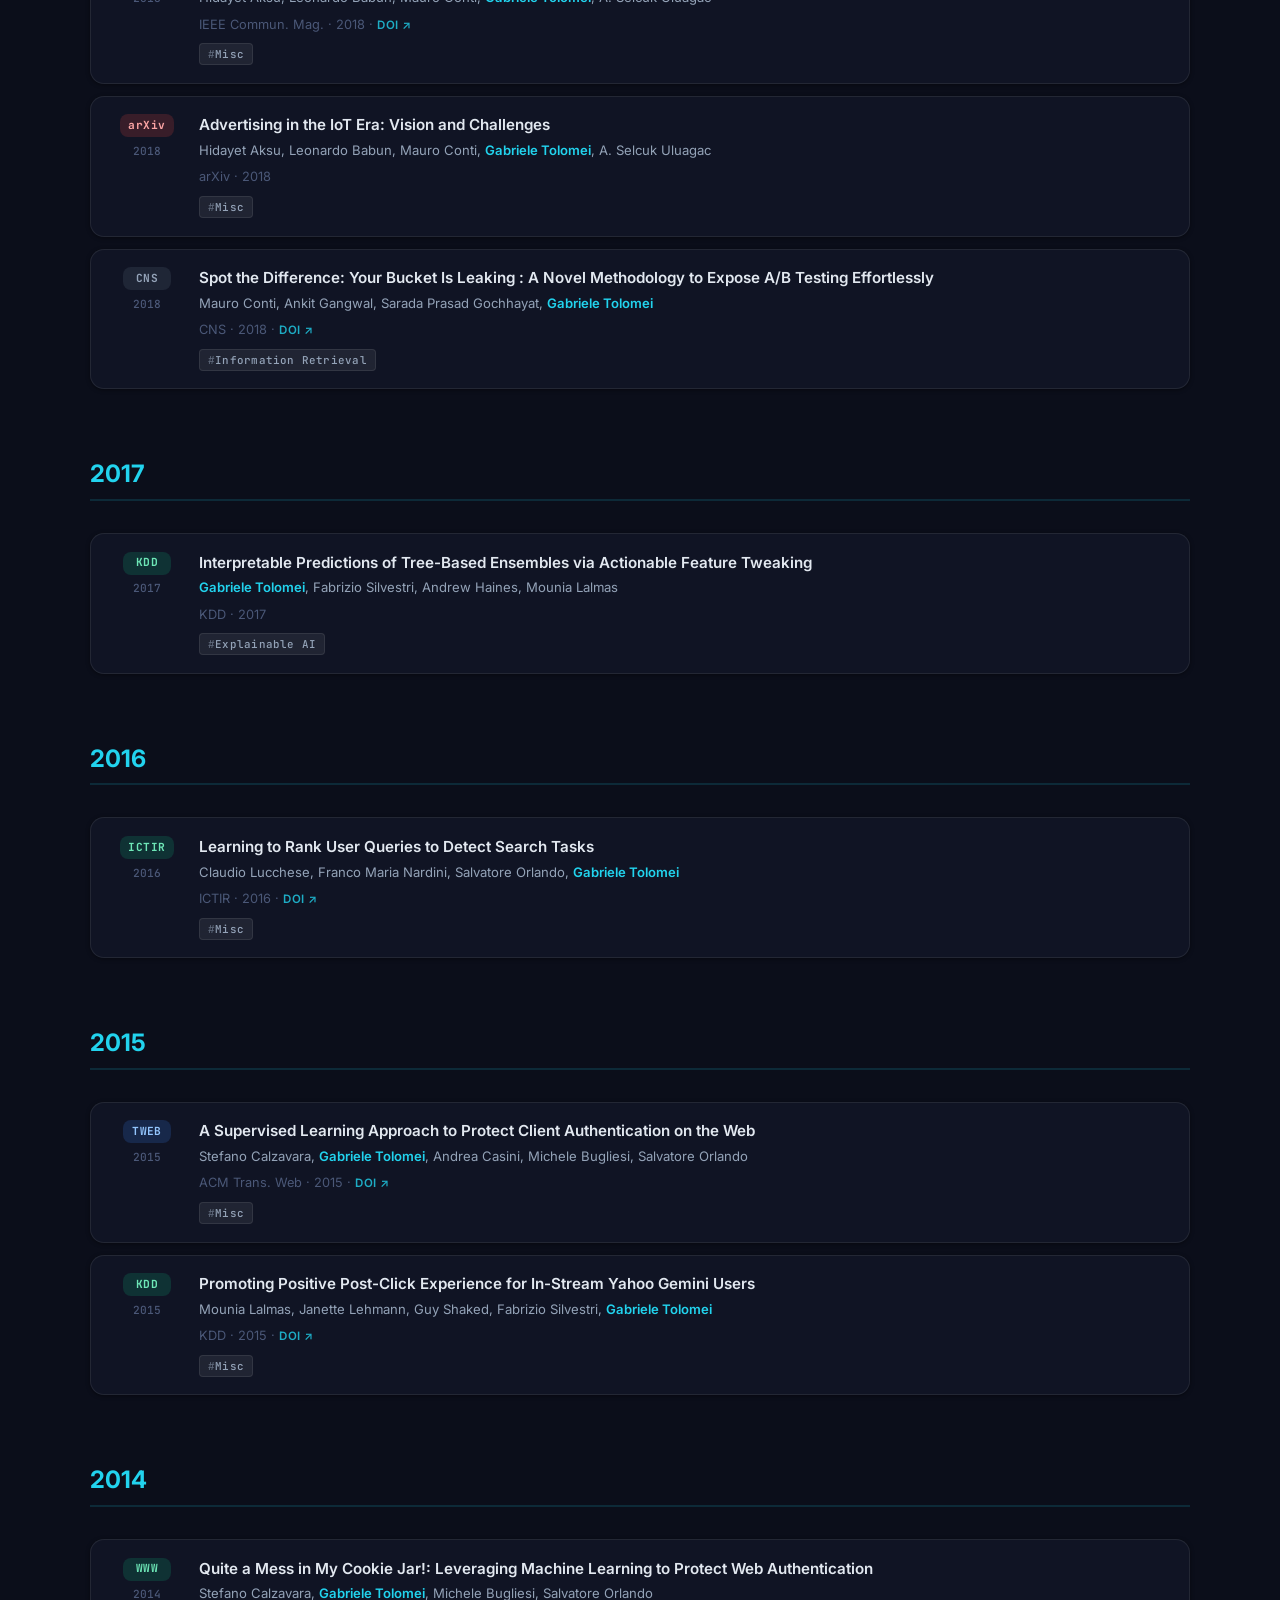
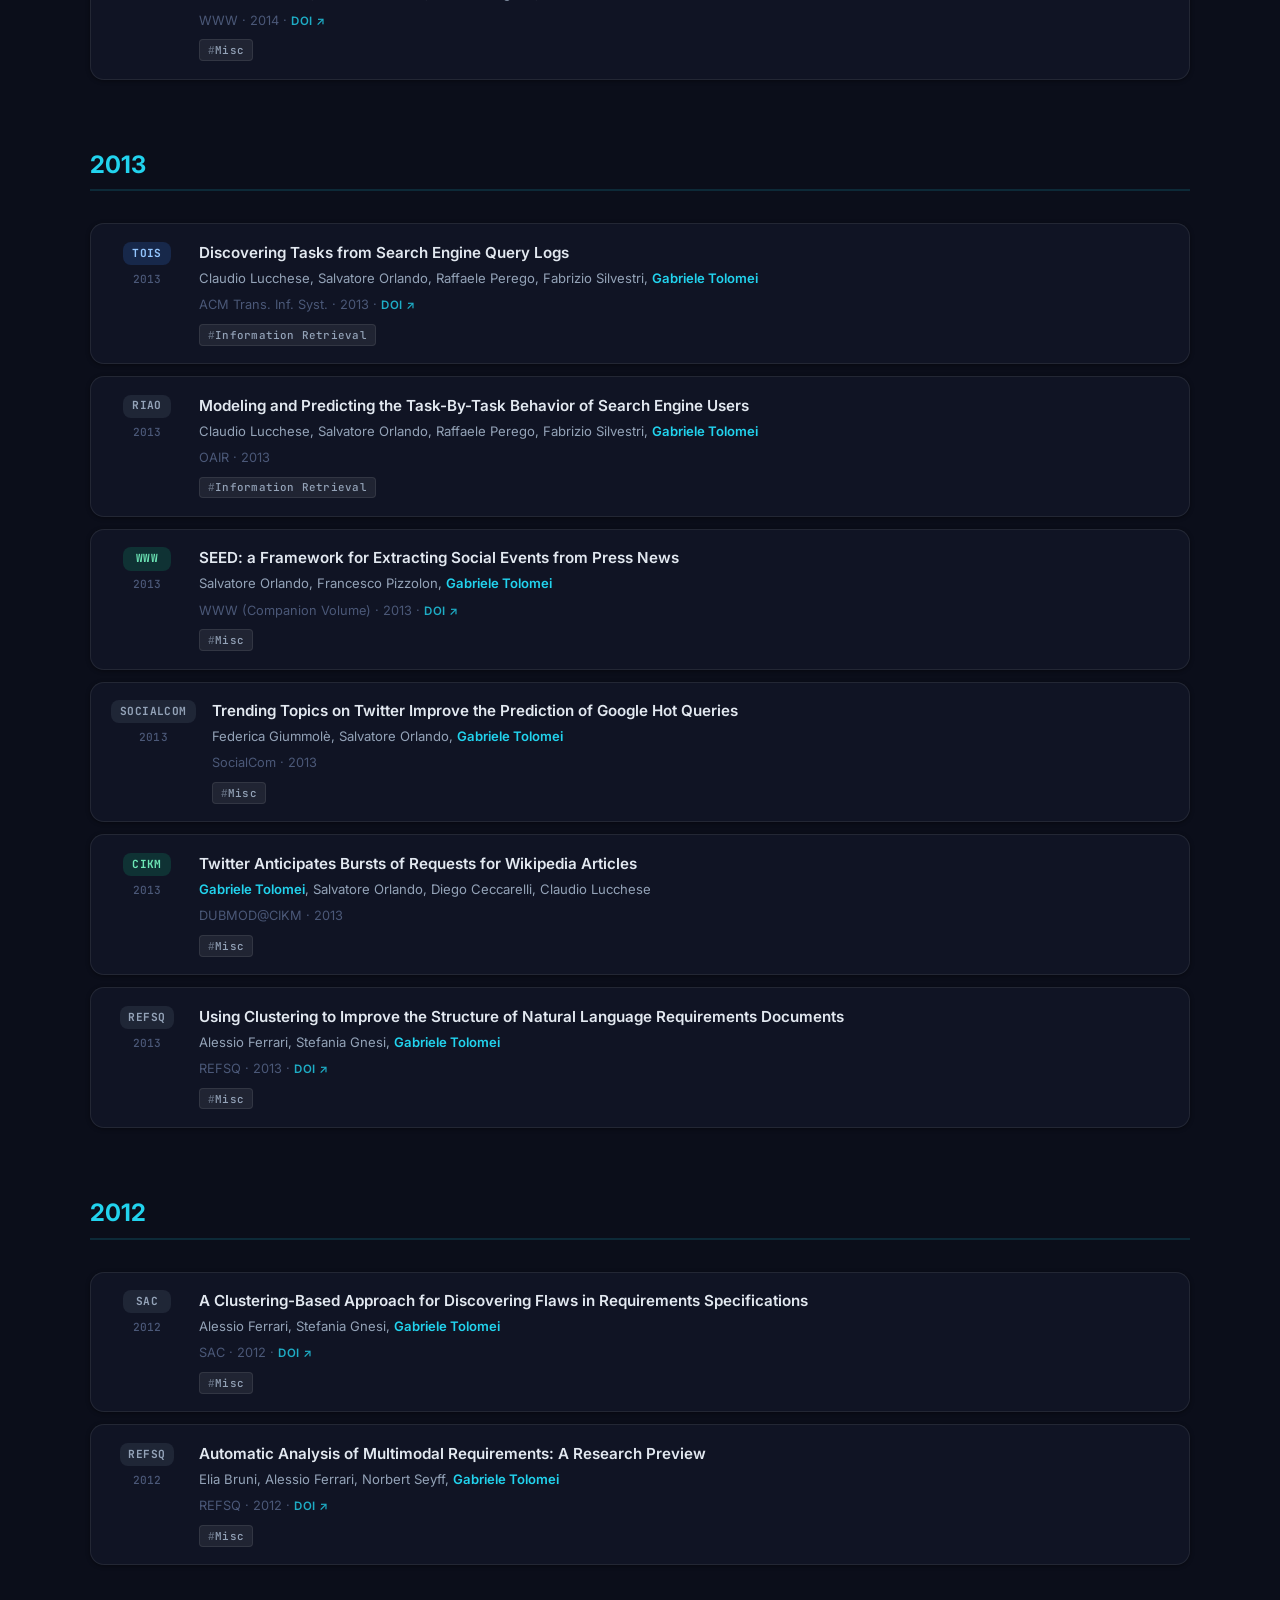
==== commit 90c52f40: "Updated style" ====
--- a/index.html
+++ b/index.html
@@ -98,6 +98,14 @@
 
 <body>
 
+<!-- ── Background Orbs ── -->
+<div class="bg-orbs" aria-hidden="true">
+  <div class="orb orb-1"></div>
+  <div class="orb orb-2"></div>
+  <div class="orb orb-3"></div>
+</div>
+
+
 <!-- ════════════════════════════════════════════════════════════
      NAVIGATION
 ═════════════════════════════════════════════════════════════ -->
@@ -188,8 +196,7 @@
 ═════════════════════════════════════════════════════════════ -->
 <section id="about" class="section" aria-labelledby="about-title">
   <div class="container">
-    <p class="section-label">// About</p>
-    <h2 id="about-title" class="section-title">Background</h2>
+    <h2 class="section-label" id="about-title">// About</h2>
 
       <div class="about-card about-full">
         <p>
@@ -253,8 +260,7 @@
 ═════════════════════════════════════════════════════════════ -->
 <section id="research" class="section" aria-labelledby="research-title">
   <div class="container">
-    <p class="section-label">// Research</p>
-    <h2 id="research-title" class="section-title">Research Areas</h2>
+    <h2 class="section-label" id="research-title">// Research</h2>
 
   <div class="research-grid">
 
@@ -292,8 +298,7 @@
 ═════════════════════════════════════════════════════════════ -->
 <section id="publications" class="section" aria-labelledby="pub-title">
   <div class="container">
-    <p class="section-label">// Publications</p>
-    <h2 id="pub-title" class="section-title">Publications</h2>
+    <h2 class="section-label" id="pub-title">// Publications</h2>
 
     <p class="pub-meta">
       Auto-synced nightly from
@@ -330,8 +335,7 @@
 ═════════════════════════════════════════════════════════════ -->
 <section id="teaching" class="section" aria-labelledby="teaching-title">
   <div class="container">
-    <p class="section-label">// Teaching</p>
-    <h2 id="teaching-title" class="section-title">Teaching</h2>
+    <h2 class="section-label" id="teaching-title">// Teaching</h2>
 
     <p style="color:var(--text-muted);margin-bottom:2rem;max-width:120ch">
       I currently teach the following courses at Sapienza University of Rome.
@@ -379,8 +383,7 @@
 ═════════════════════════════════════════════════════════════ -->
 <section id="contact" class="section" aria-labelledby="contact-title">
   <div class="container">
-    <p class="section-label">// Contact</p>
-    <h2 id="contact-title" class="section-title">Get in Touch</h2>
+    <h2 class="section-label" id="contact-title">// Contact</h2>
 
     <div class="contact-grid">
 
--- a/assets/css/style.css
+++ b/assets/css/style.css
@@ -127,8 +127,63 @@
   line-height: 1.7;
   color: var(--text);
   background: var(--bg);
-  transition: background var(--transition-slow), color var(--transition-slow);
+  /* transition: background var(--transition-slow), color var(--transition-slow); */
   min-height: 100vh;
+  position: relative;
+}
+
+/* ── Smooth Background Effect ───────────────────────────────── */
+.bg-orbs {
+  position: fixed;
+  top: 0;
+  left: 0;
+  width: 100%;
+  height: 100%;
+  pointer-events: none;
+  z-index: -1;
+  overflow: hidden;
+  background: var(--bg);
+  transition: background var(--transition-slow);
+}
+
+.orb {
+  position: absolute;
+  border-radius: 50%;
+  filter: blur(100px);
+  opacity: 0.12;
+  animation: orbFloat 25s infinite alternate ease-in-out;
+}
+
+.orb-1 {
+  width: 50vw;
+  height: 50vw;
+  background: #0f766e; /* deep teal */
+  top: -10%;
+  left: -10%;
+}
+
+.orb-2 {
+  width: 60vw;
+  height: 60vw;
+  background: #0ea5e9; /* blue */
+  bottom: -15%;
+  right: -10%;
+  animation-delay: -7s;
+}
+
+.orb-3 {
+  width: 40vw;
+  height: 40vw;
+  background: #22c55e; /* green */
+  top: 30%;
+  right: 20%;
+  opacity: 0.08;
+  animation-delay: -12s;
+}
+
+@keyframes orbFloat {
+  0%   { transform: translate(0, 0) scale(1); }
+  100% { transform: translate(60px, 40px) scale(1.15); }
 }
 
 a { color: var(--accent); text-decoration: none; }
@@ -177,17 +232,15 @@
 }
 
 .section-label {
-  font-size: 0.75rem;
-  font-weight: 600;
-  letter-spacing: 0.1em;
+  font-size: 1.5rem;   /* Increased font size */
+  font-weight: 700;
+  letter-spacing: 0.04em;
   text-transform: uppercase;
   color: var(--accent);
-  margin-bottom: 0.5rem;
-}
-
-.section-title {
-  margin-bottom: 2.5rem;
-}
+  margin-bottom: 2.75rem;
+}
+
+/* .section-title moved into .section-label */
 
 /* ── Gradient text ──────────────────────────────────────────── */
 .gradient-text {
@@ -599,6 +652,22 @@
   gap: 0.75rem;
 }
 
+.pub-year-header {
+  font-size: 1.5rem;
+  font-weight: 700;
+  color: var(--accent);
+  margin-top: 3.5rem;
+  margin-bottom: 1.25rem;
+  padding-bottom: 0.5rem;
+  border-bottom: 2px solid var(--accent-bg);
+  width: 100%;
+}
+
+/* First header shouldn't have top margin */
+.pub-year-header:first-child {
+  margin-top: 0;
+}
+
 .pub-card {
   display: flex;
   gap: 1rem;
@@ -643,7 +712,7 @@
   font-size: 0.7rem;
   font-weight: 700;
   letter-spacing: 0.04em;
-  text-transform: uppercase;
+  /* text-transform: uppercase; */
   line-height: 1.2;
   text-align: center;
   min-width: 3rem;
@@ -681,6 +750,23 @@
   text-decoration: underline;
 }
 
+.pub-doi {
+  display: inline-flex;
+  align-items: center;
+  gap: 0.2rem;
+  font-size: 0.72rem;
+  font-weight: 600;
+  color: var(--accent);
+  /* text-transform: uppercase; */
+  letter-spacing: 0.05em;
+  transition: color var(--transition), opacity var(--transition);
+  opacity: 0.8;
+}
+.pub-doi:hover {
+  opacity: 1;
+  text-decoration: underline !important;
+}
+
 .pub-authors {
   font-size: 0.82rem;
   color: var(--text-muted);
@@ -688,7 +774,7 @@
   line-height: 1.5;
 }
 
-.pub-authors .me { font-weight: 600; color: var(--text); }
+.pub-authors .me { font-weight: 600; color: var(--accent); }
 
 .pub-venue-line {
   font-size: 0.8rem;
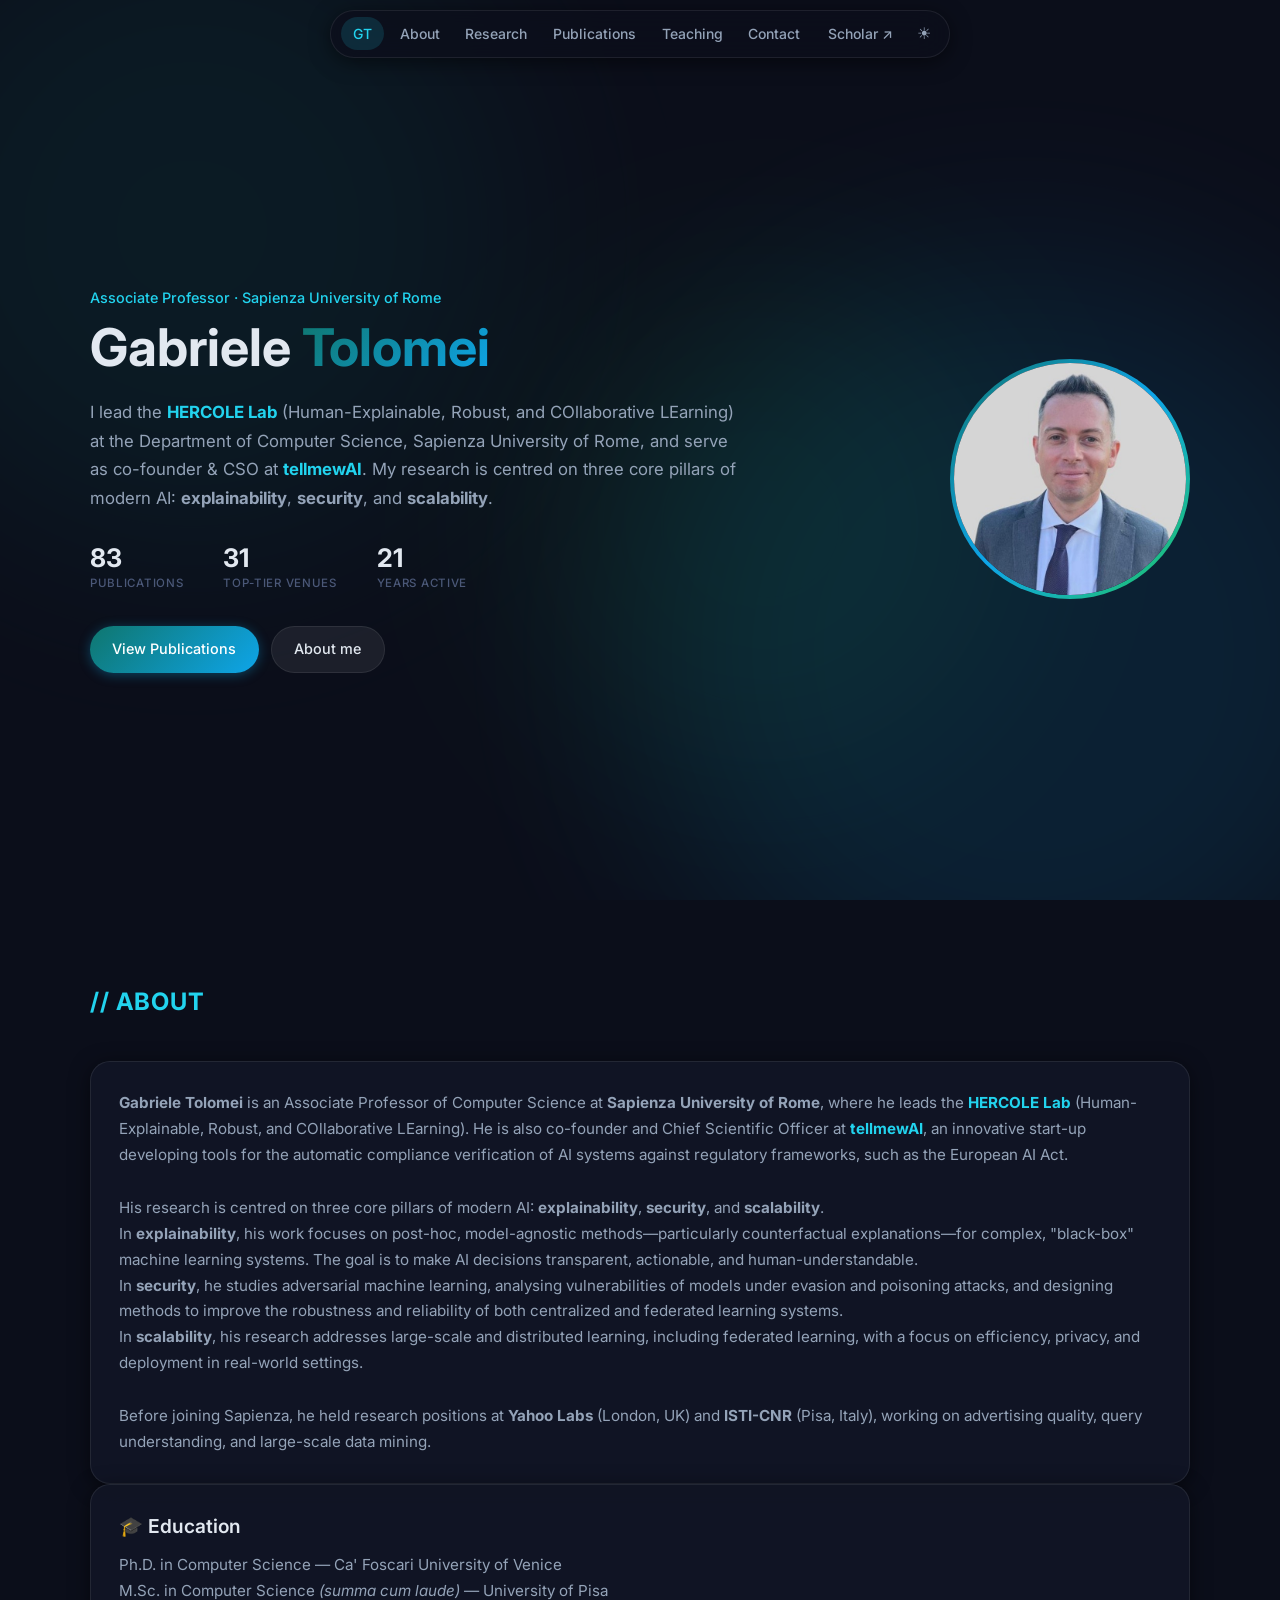
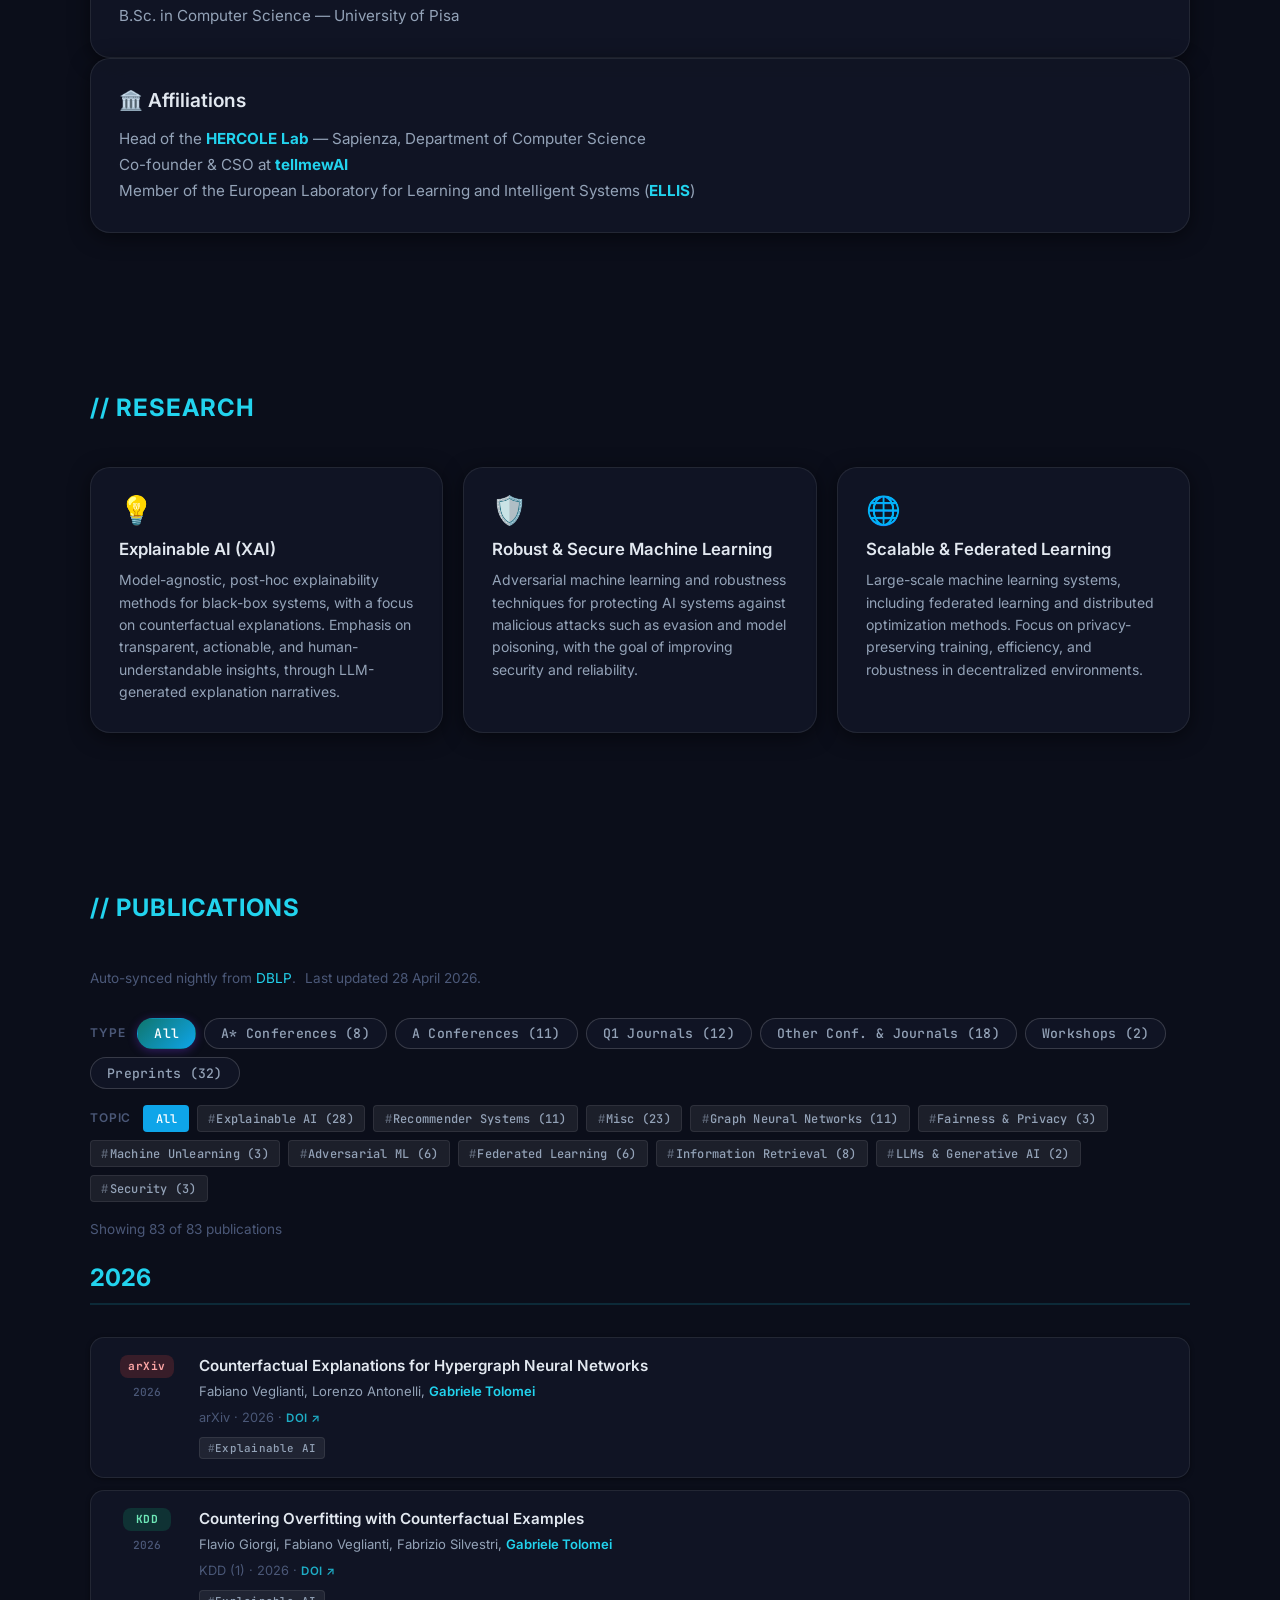
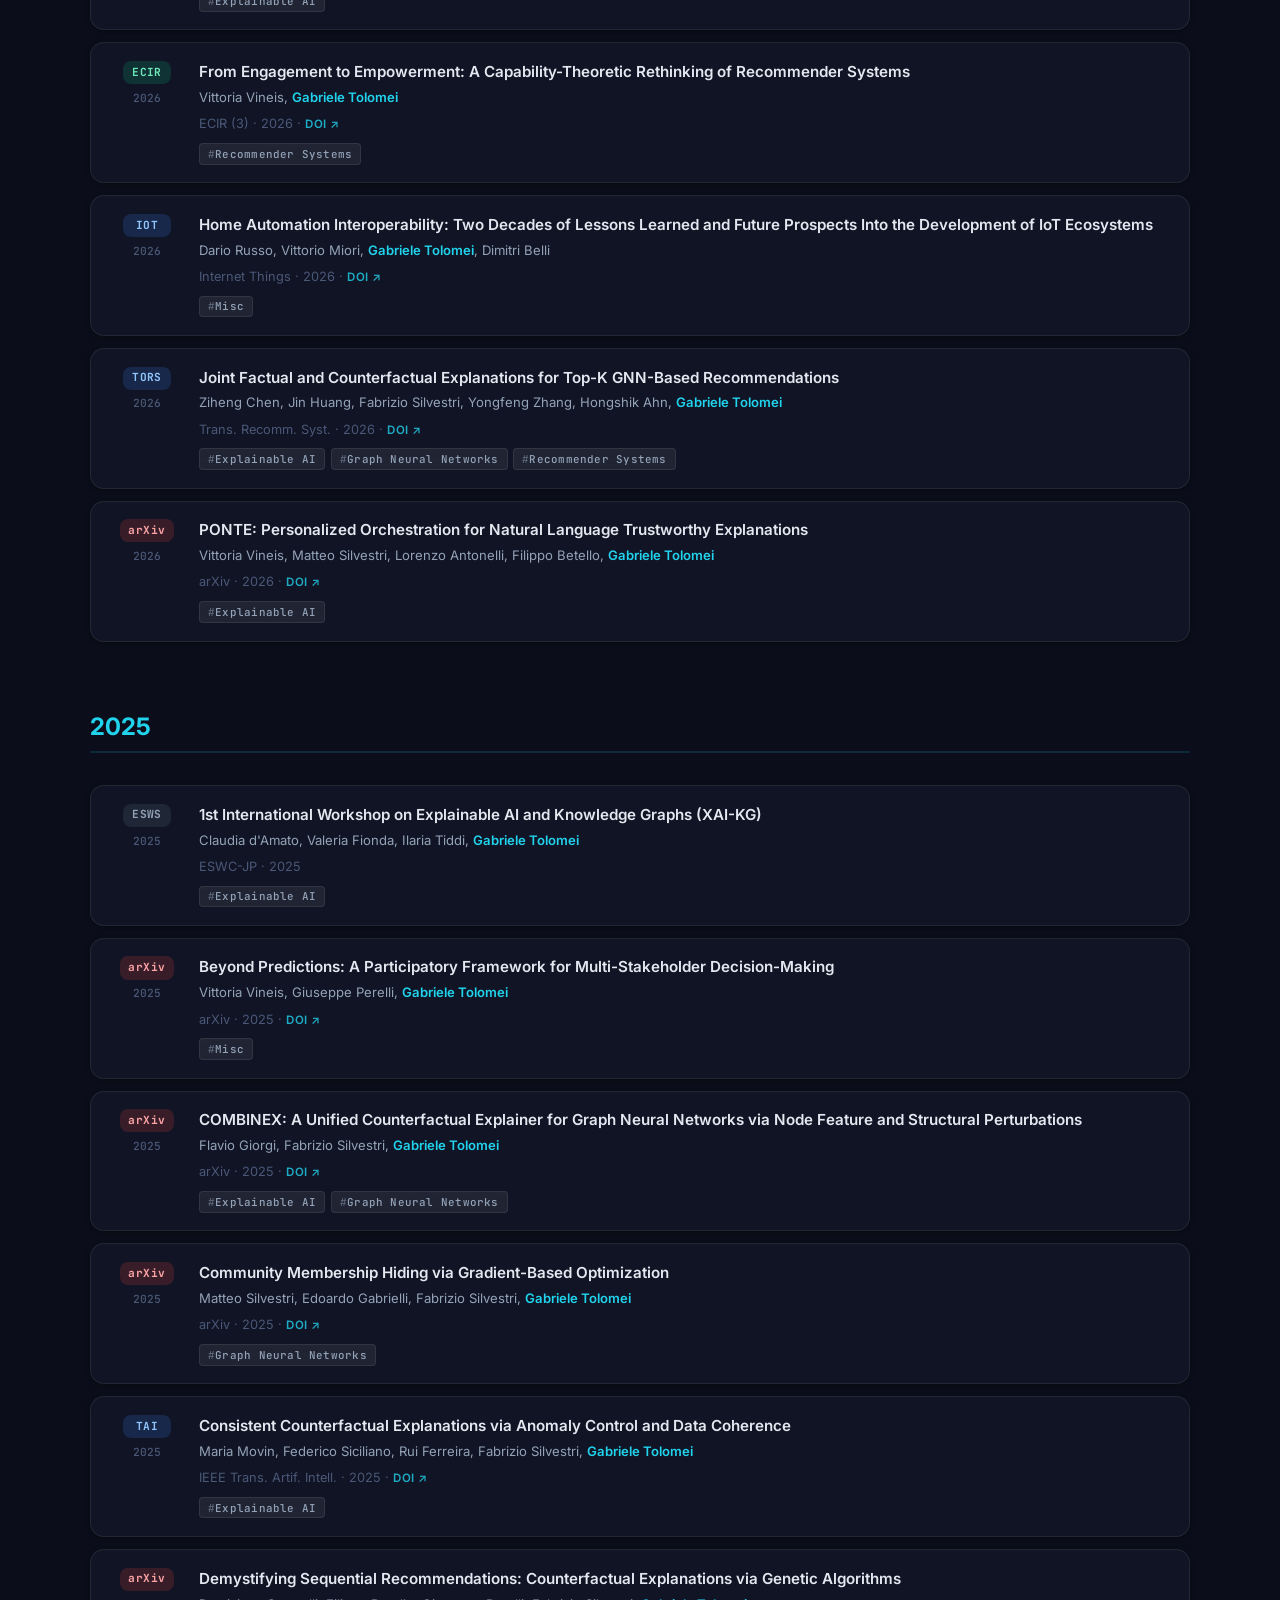
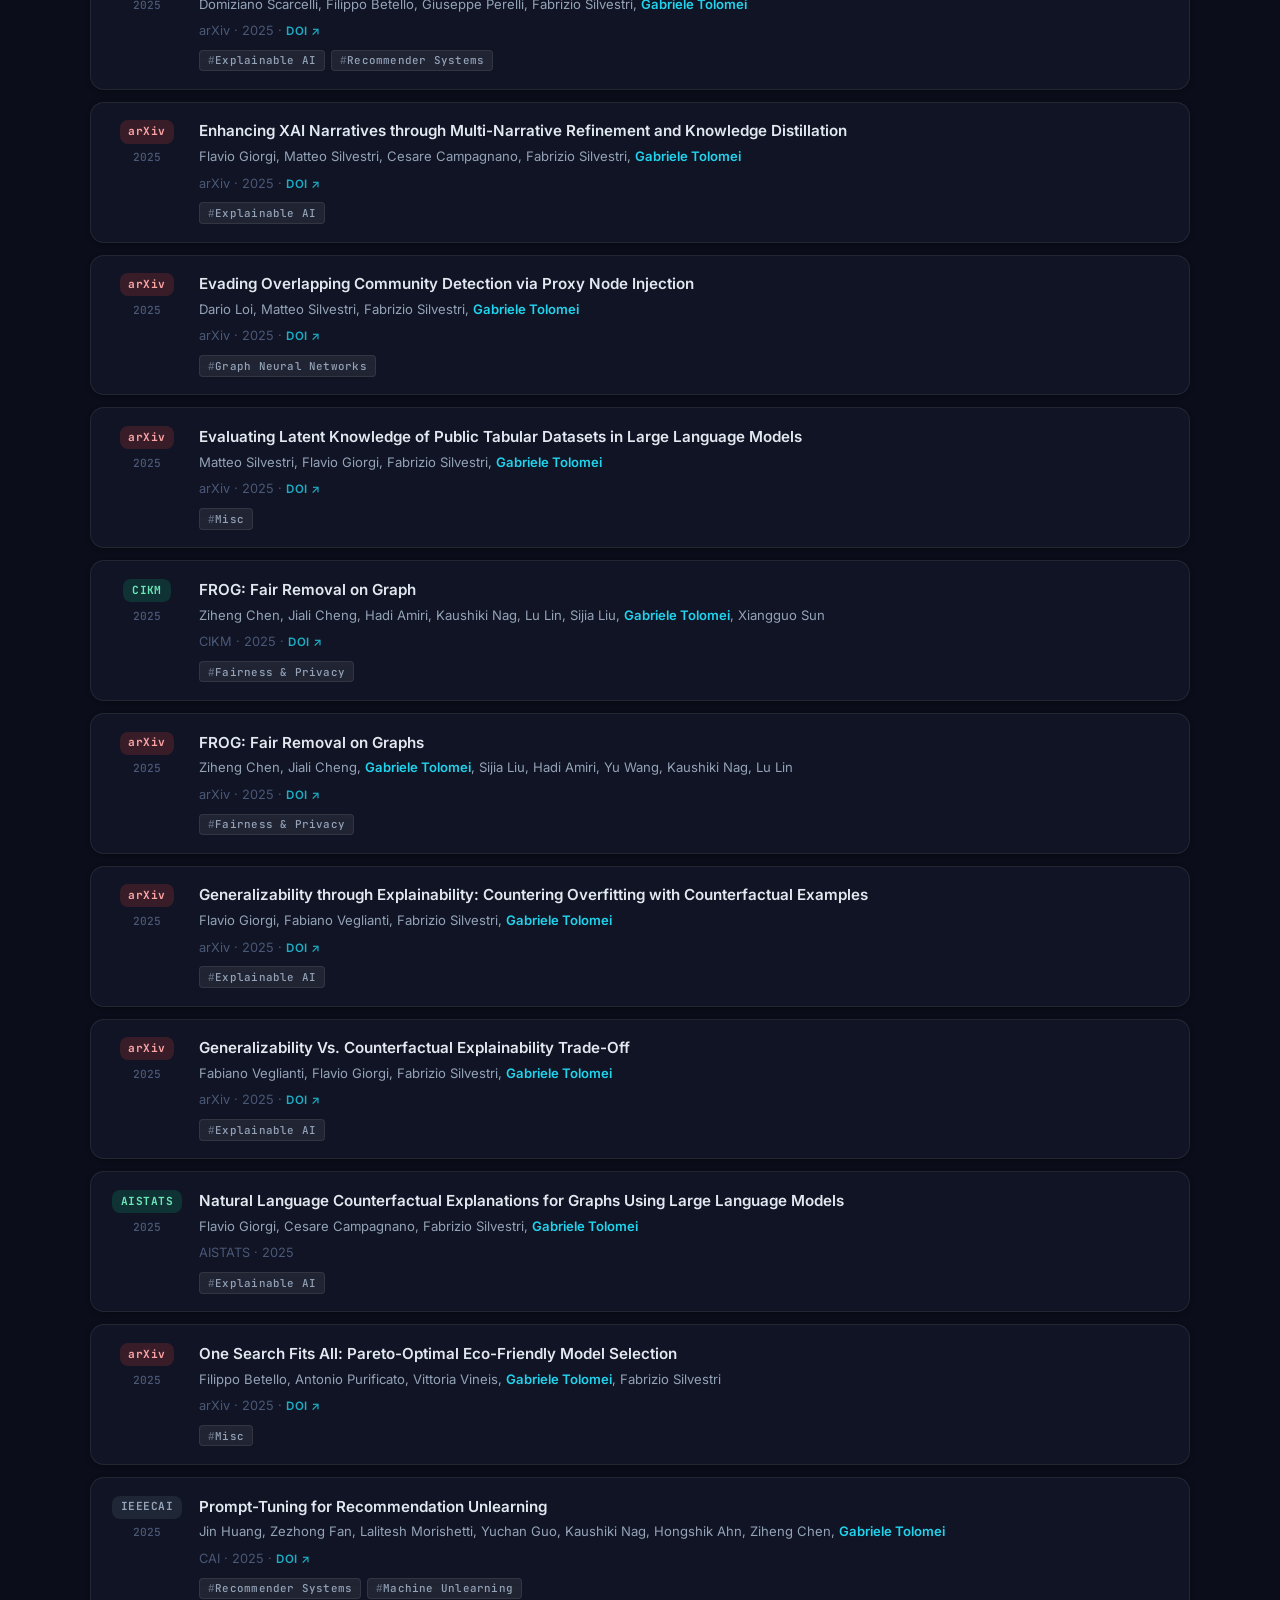
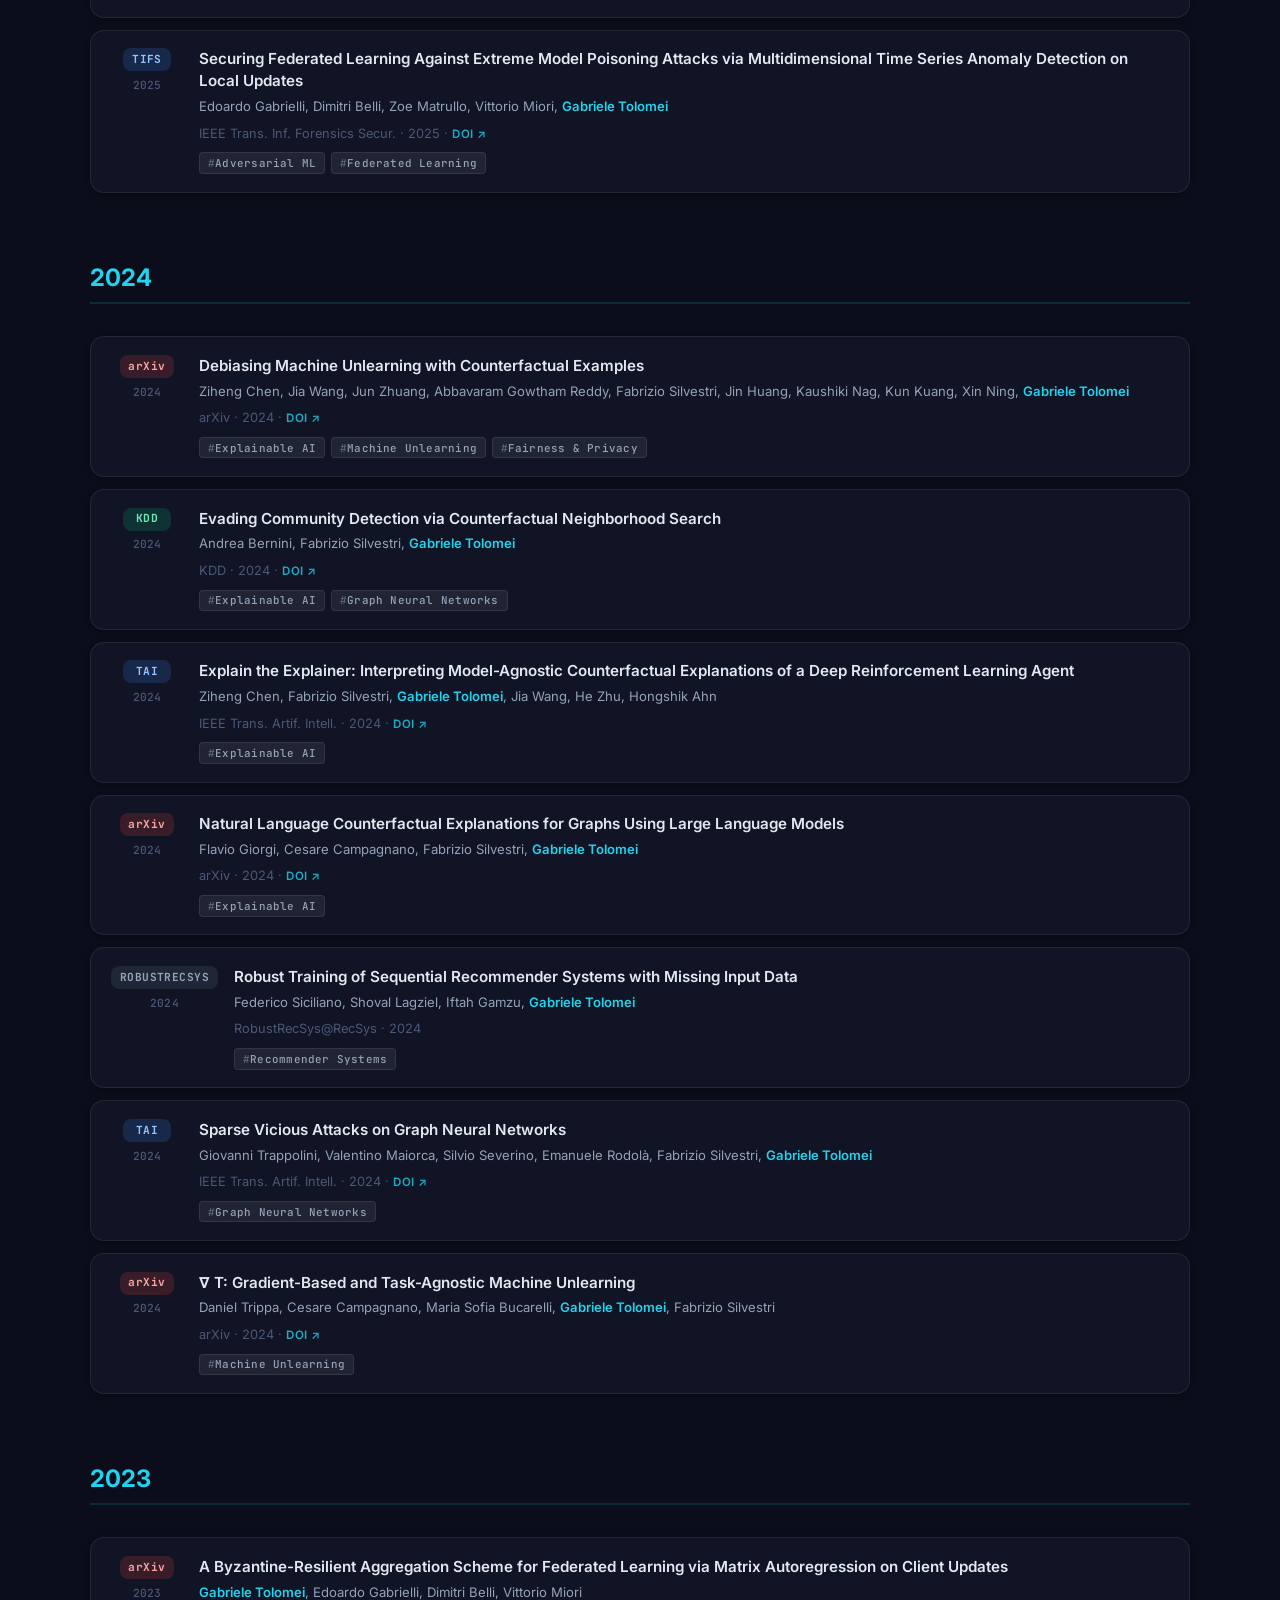
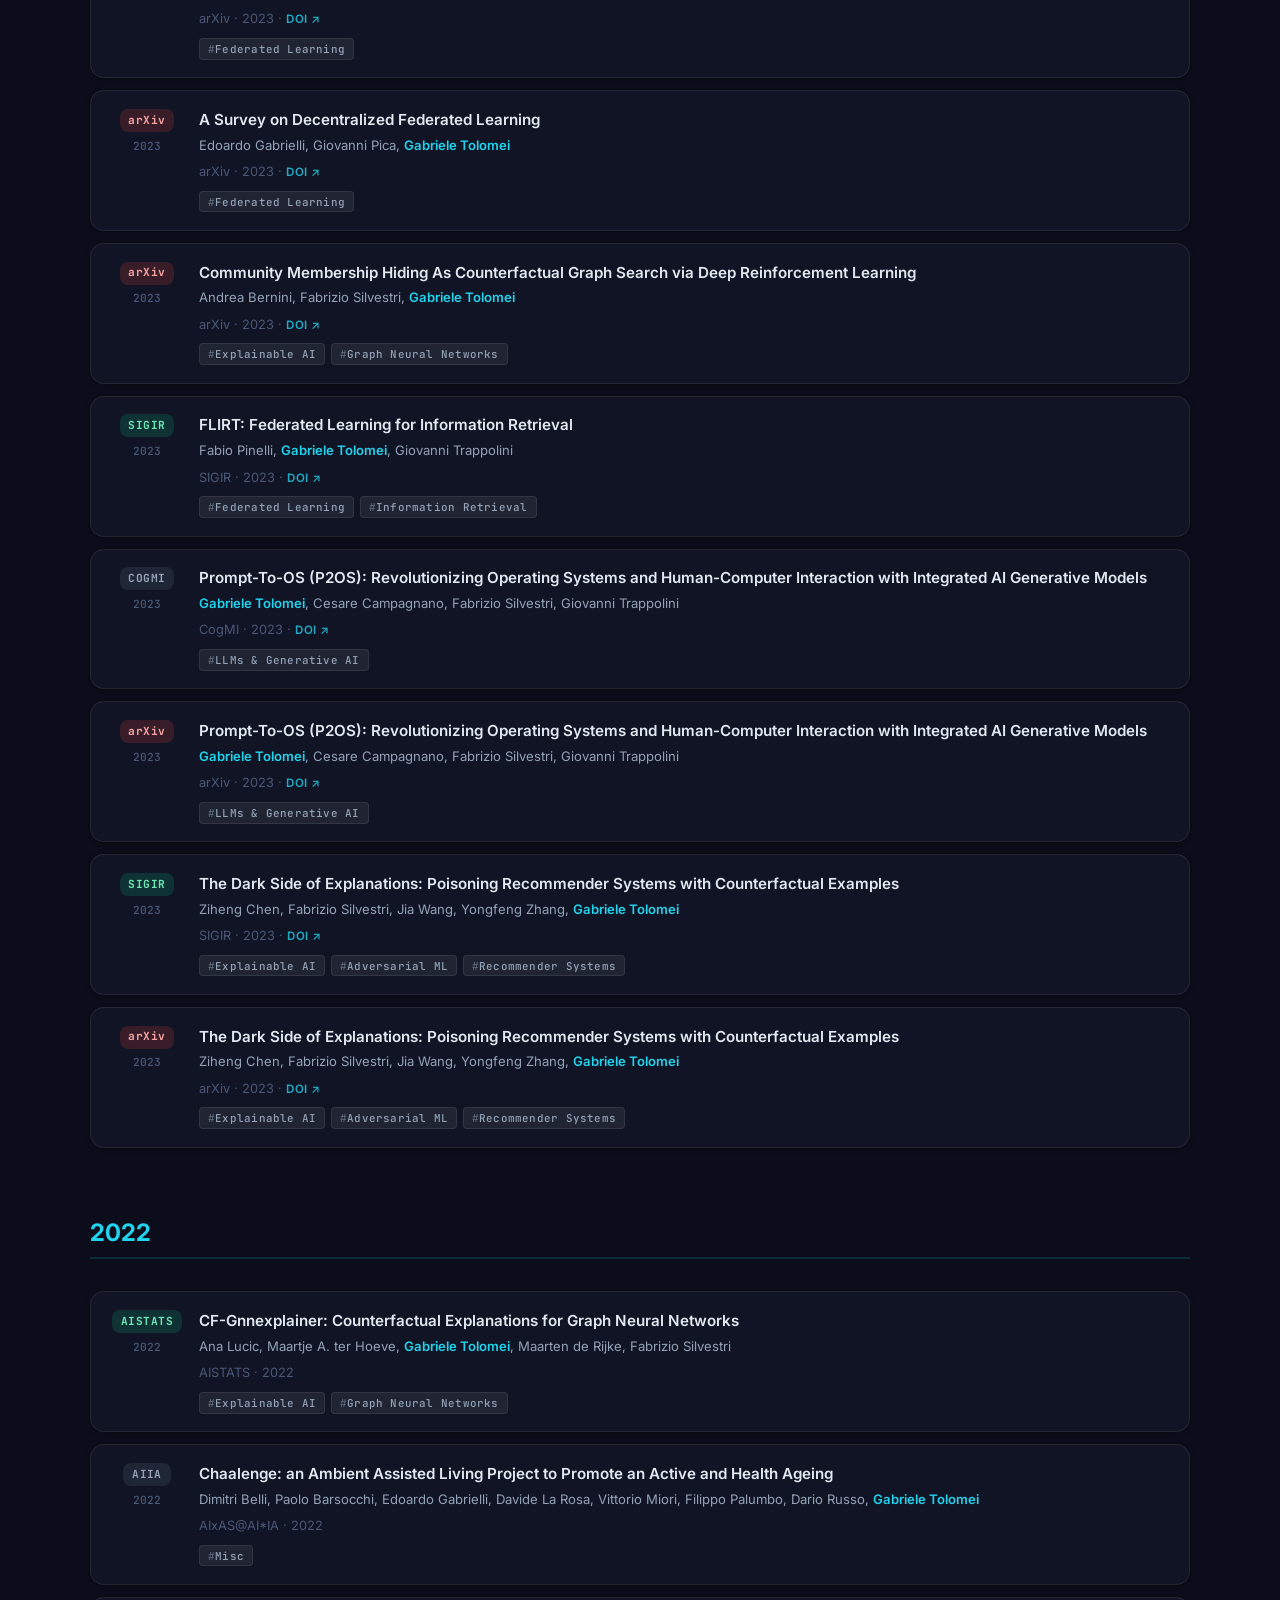
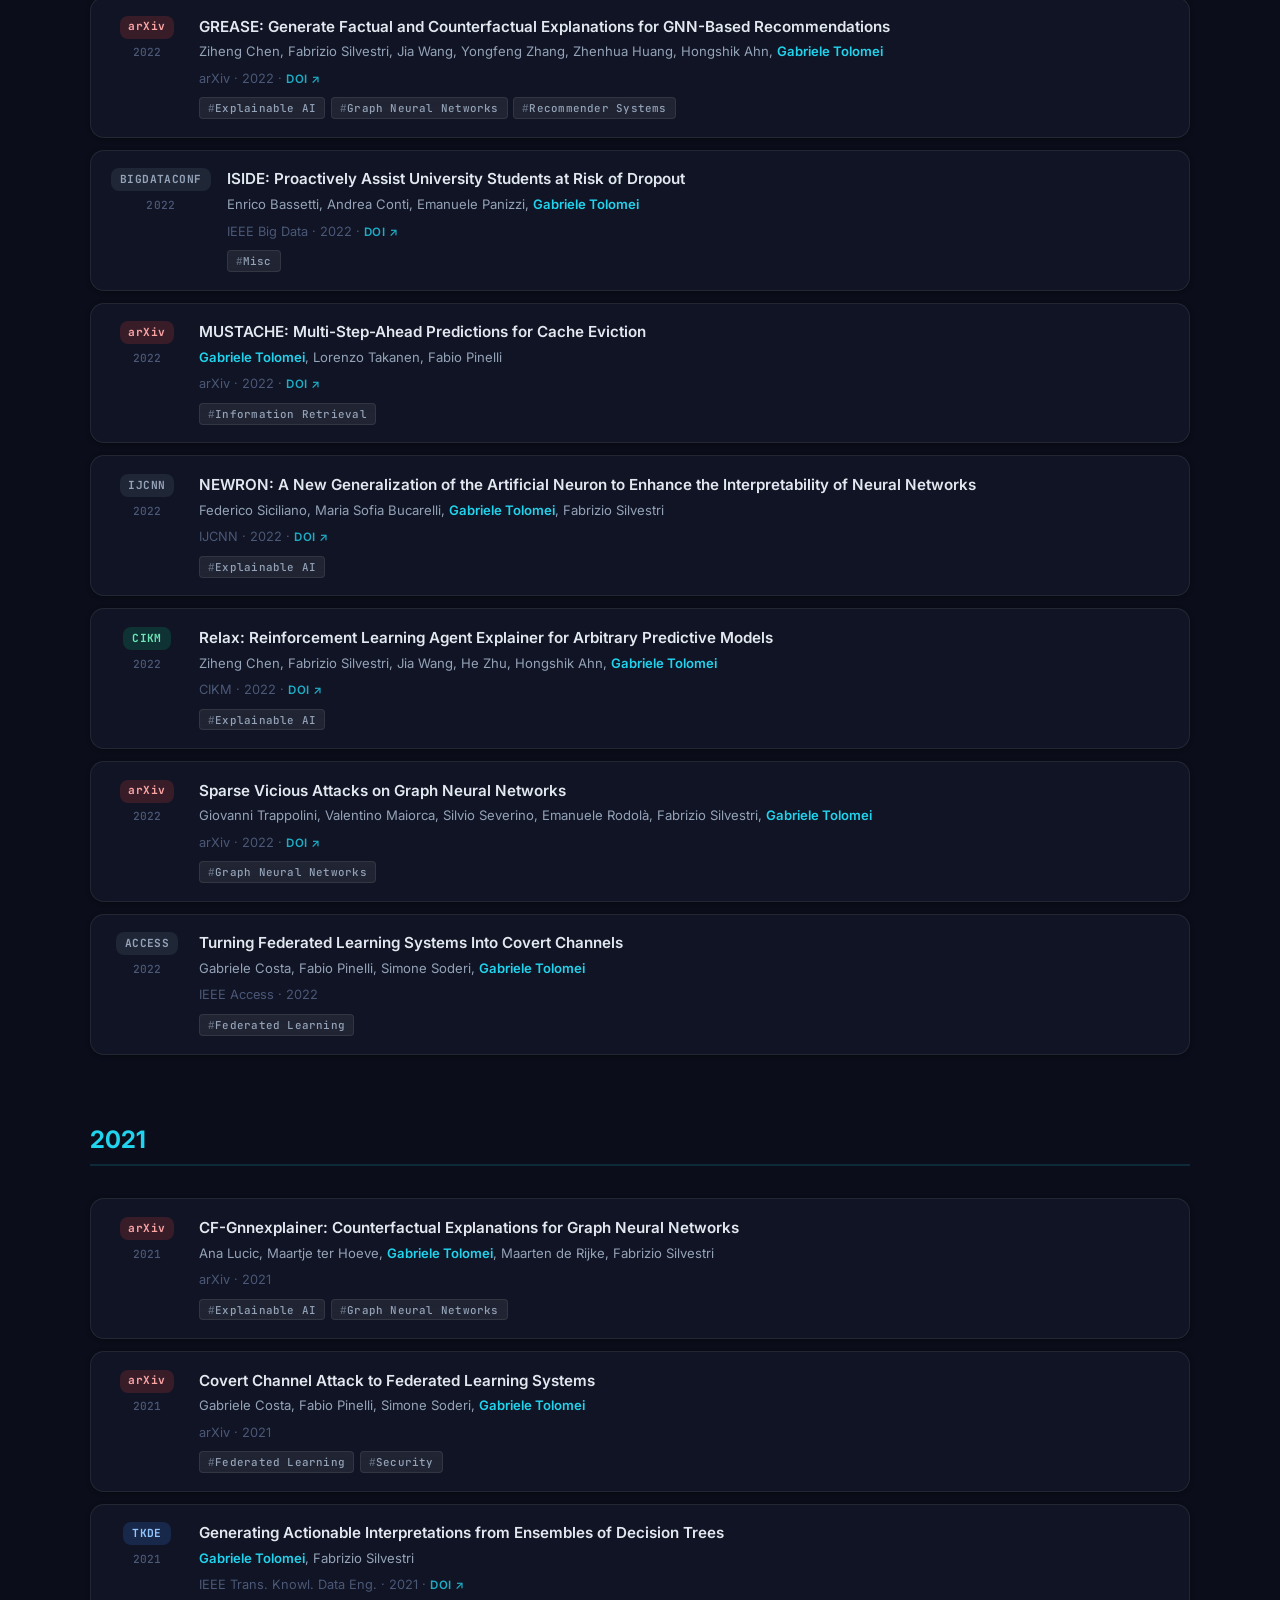
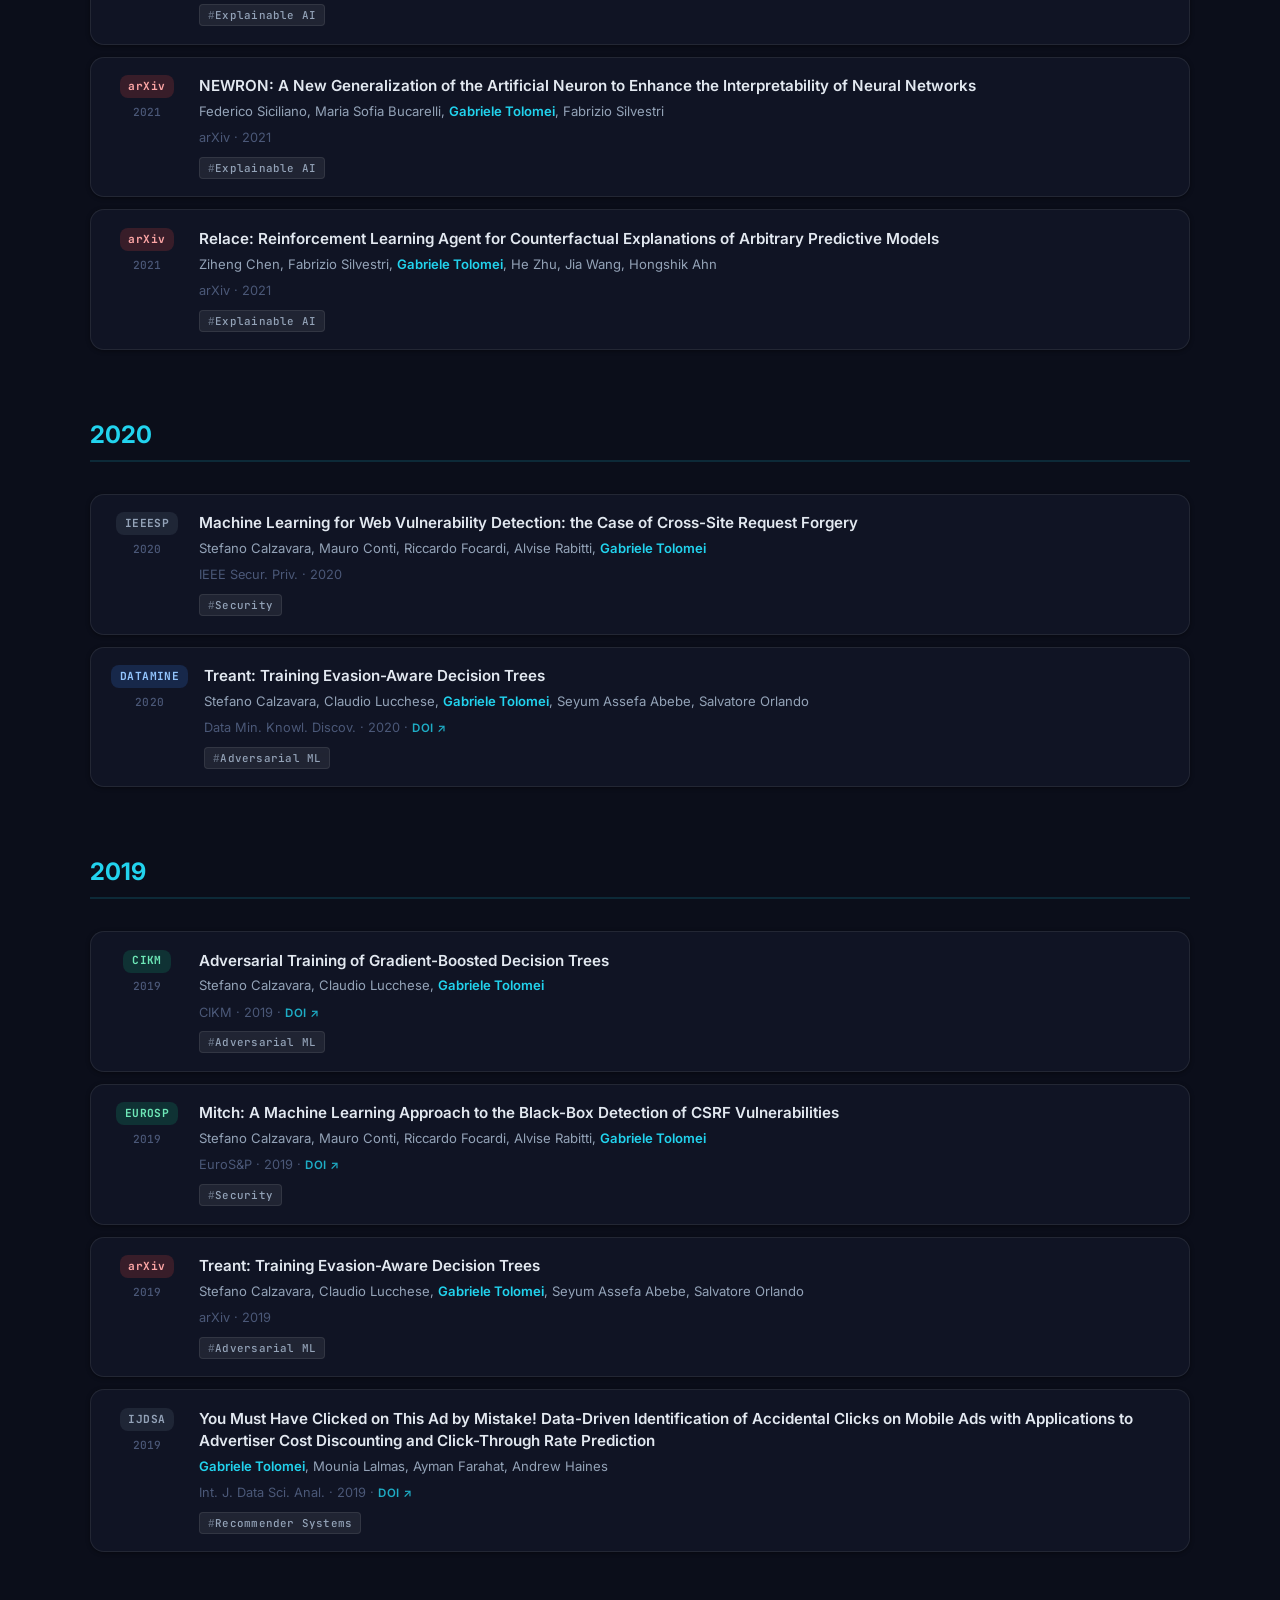
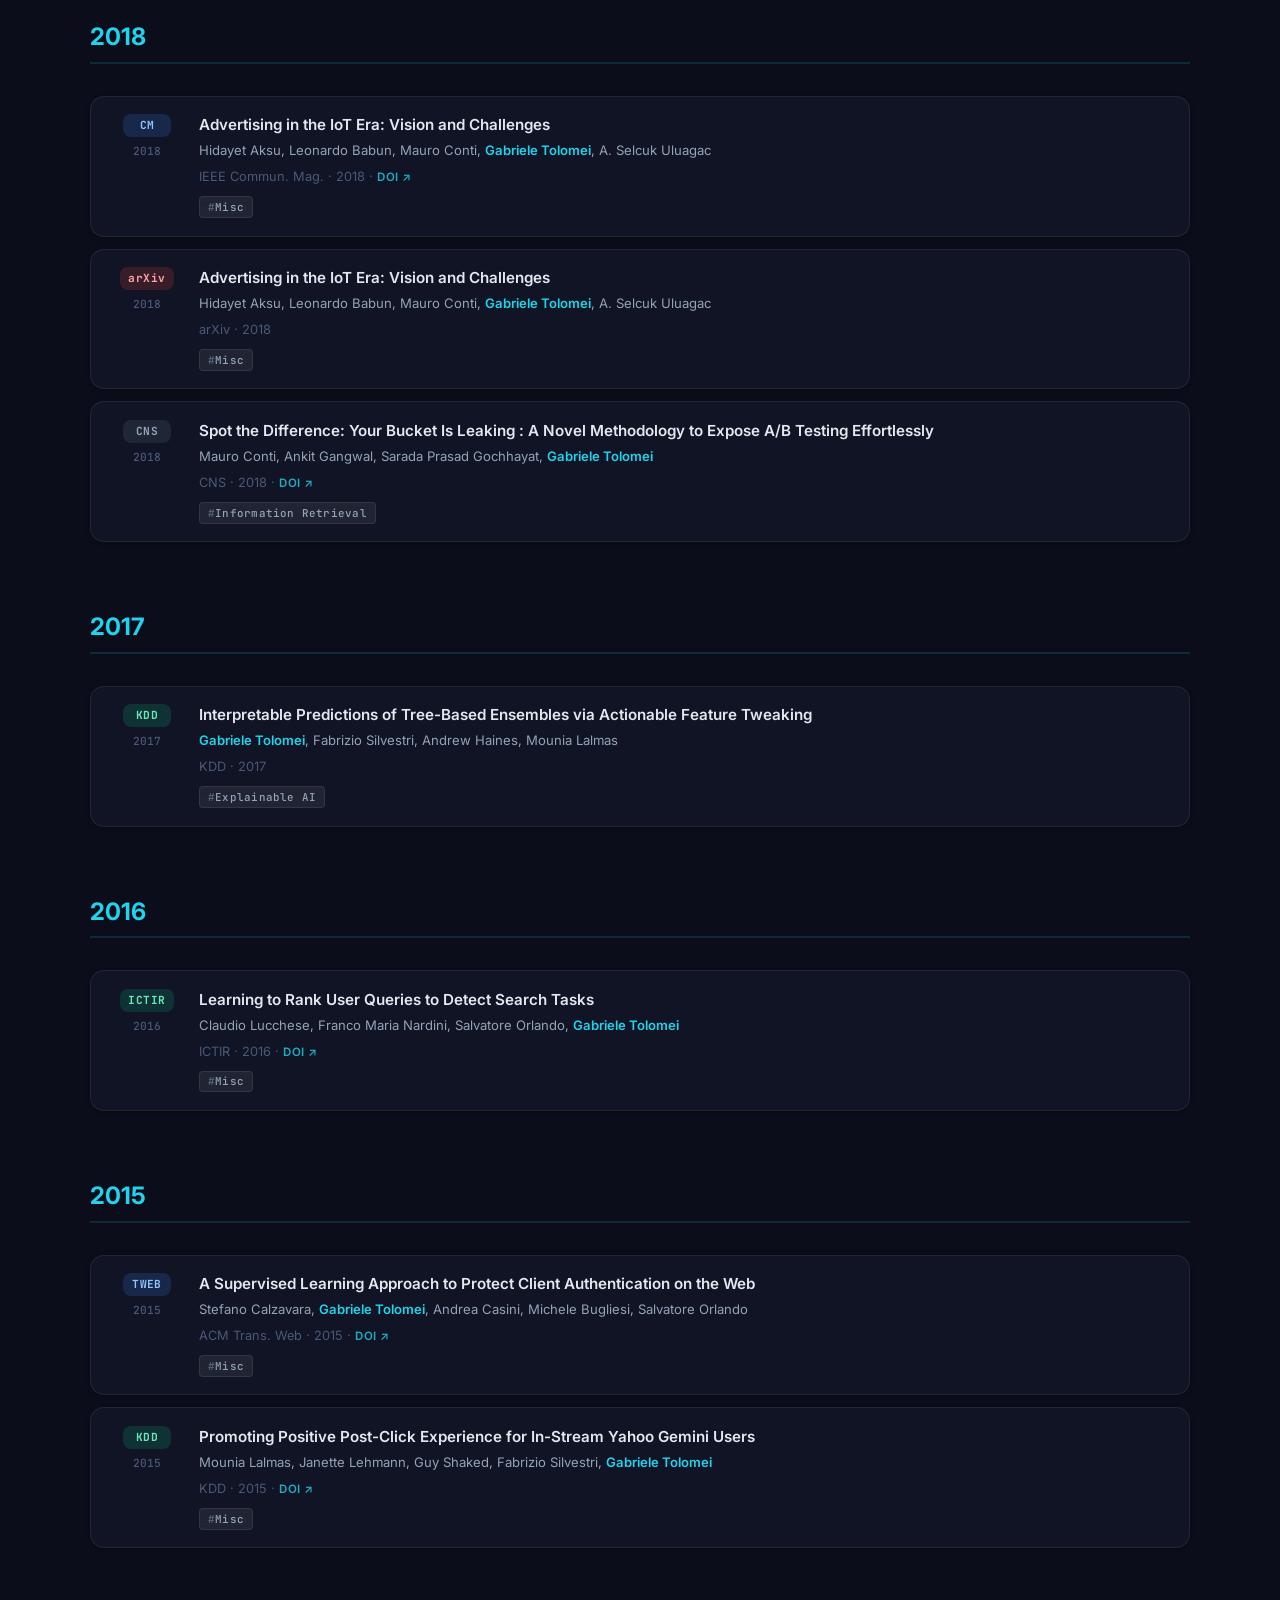
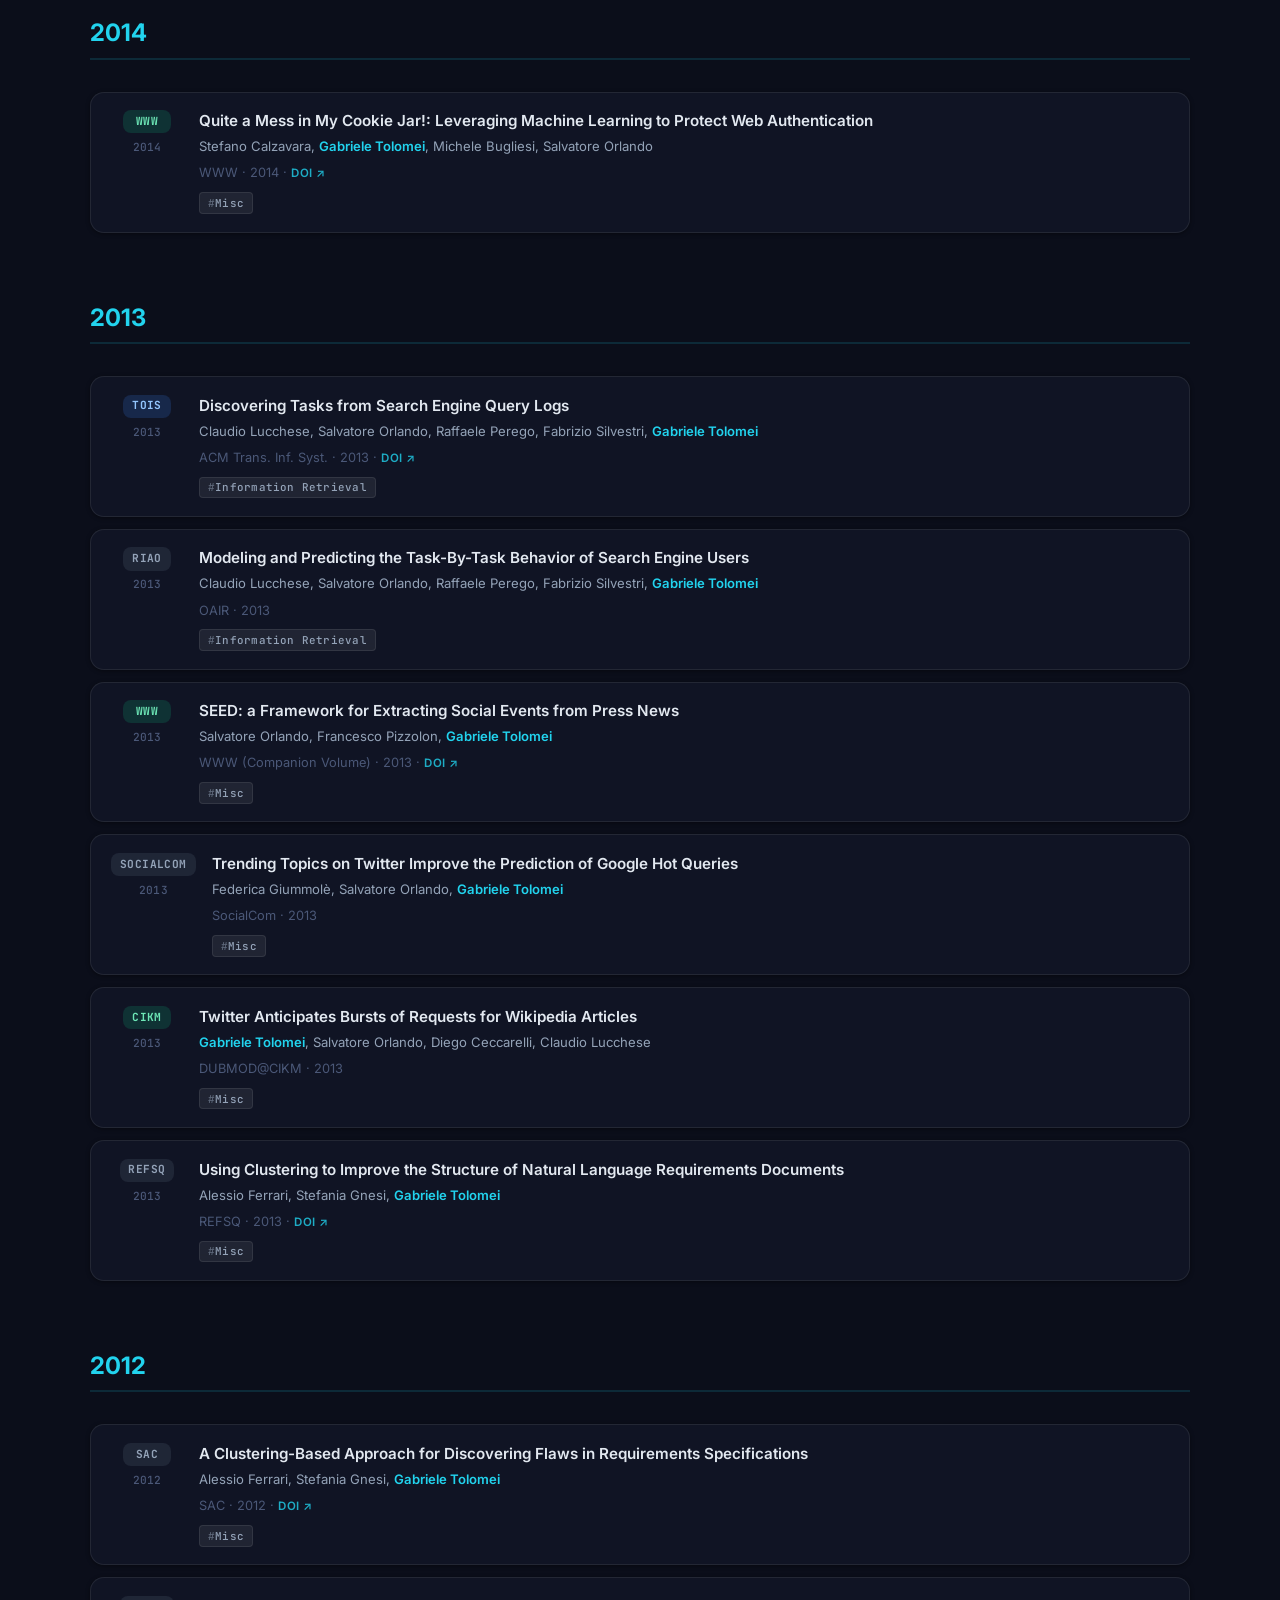
==== commit d9d420b2: "Removed automatic update of Google Scholar's stats" ====
--- a/index.html
+++ b/index.html
@@ -159,18 +159,19 @@
           <span class="stat-label">Q1 Journals</span>
         </div> -->
         <!-- Update h-index and citations from Google Scholar -->
-        <div class="stat">
+        <!-- This is highly unreliable since the `scholarly` Python lib often ends up failing -->
+        <!-- <div class="stat">
           <span id="stat-hindex" class="stat-value" title="Update from Google Scholar">—</span>
           <span class="stat-label">h-index</span>
         </div>
         <div class="stat">
           <span id="stat-citations" class="stat-value" title="Update from Google Scholar">-</span>
           <span class="stat-label">Citations</span>
-        </div>
-        <!-- <div class="stat">
+        </div> -->
+        <div class="stat">
           <span id="stat-years" class="stat-value">—</span>
           <span class="stat-label">Years active</span>
-        </div> -->
+        </div>
       </div>
 
       <div class="hero-links">
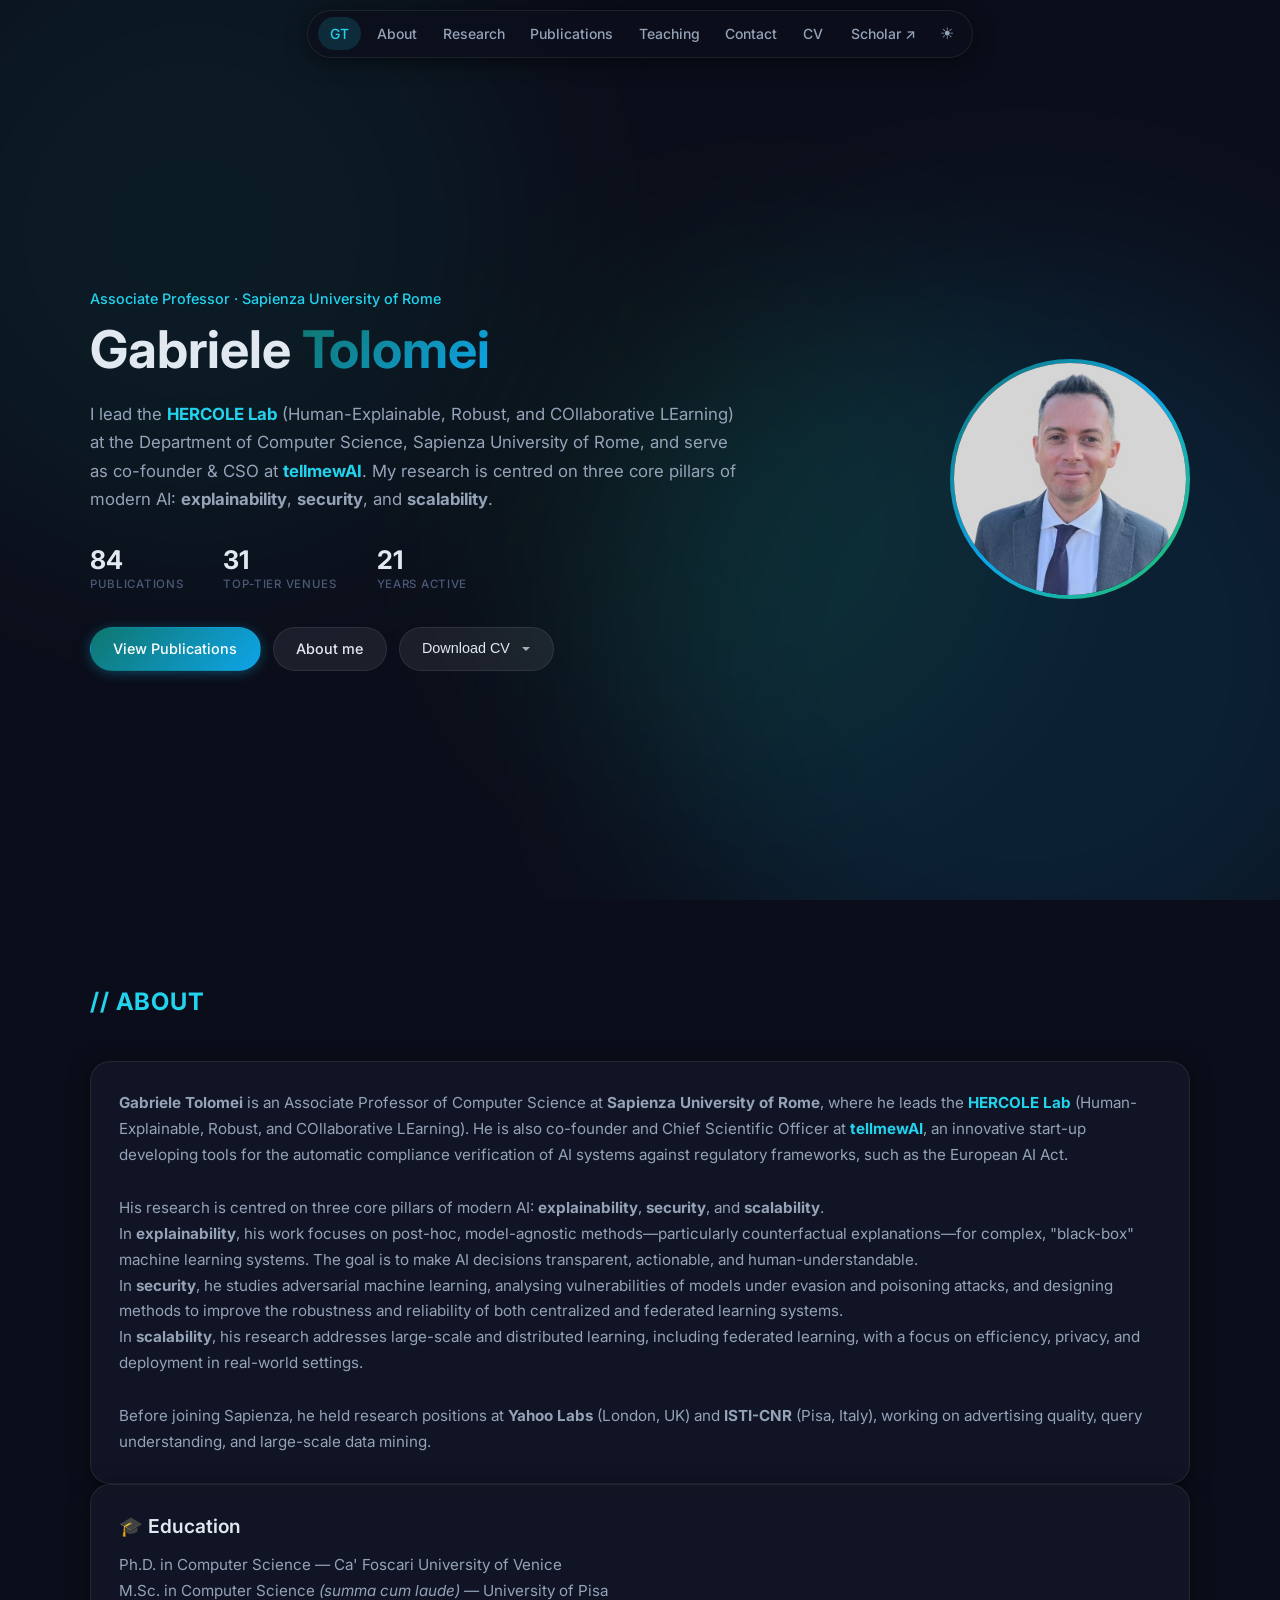
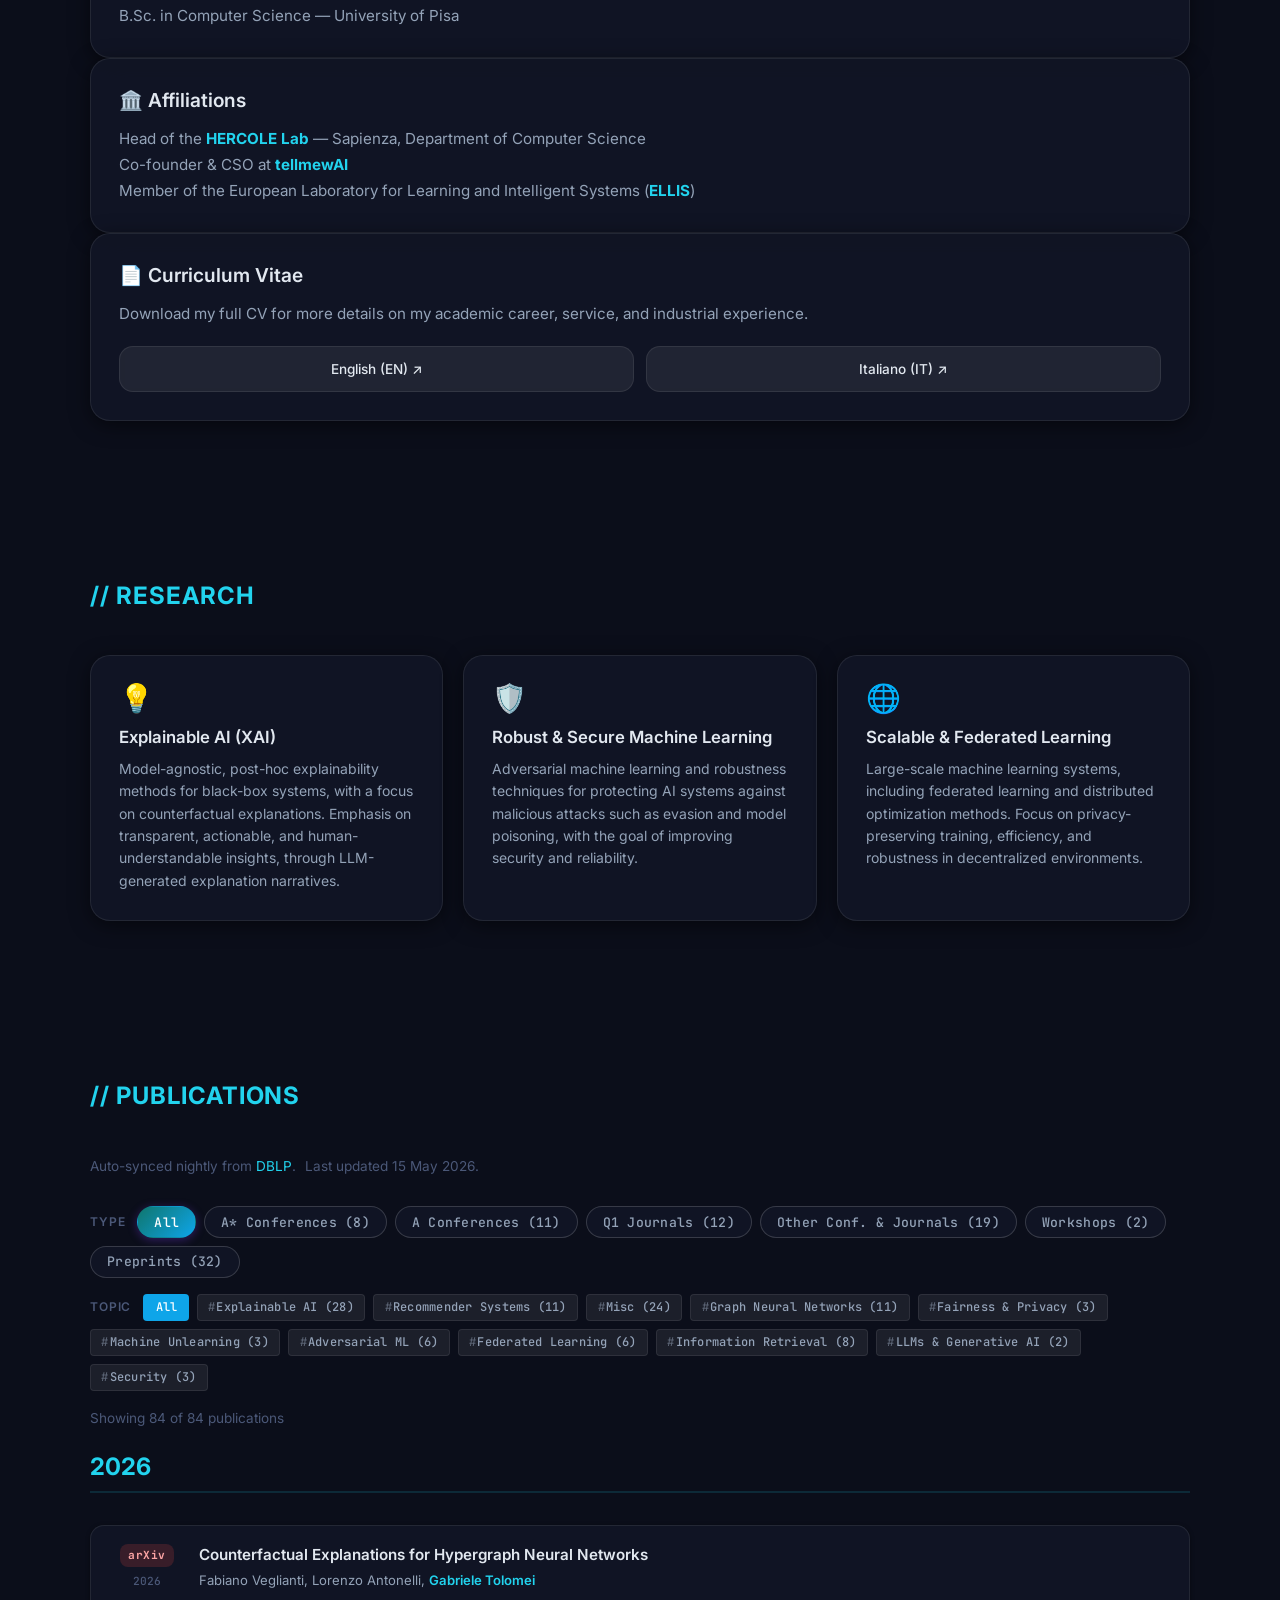
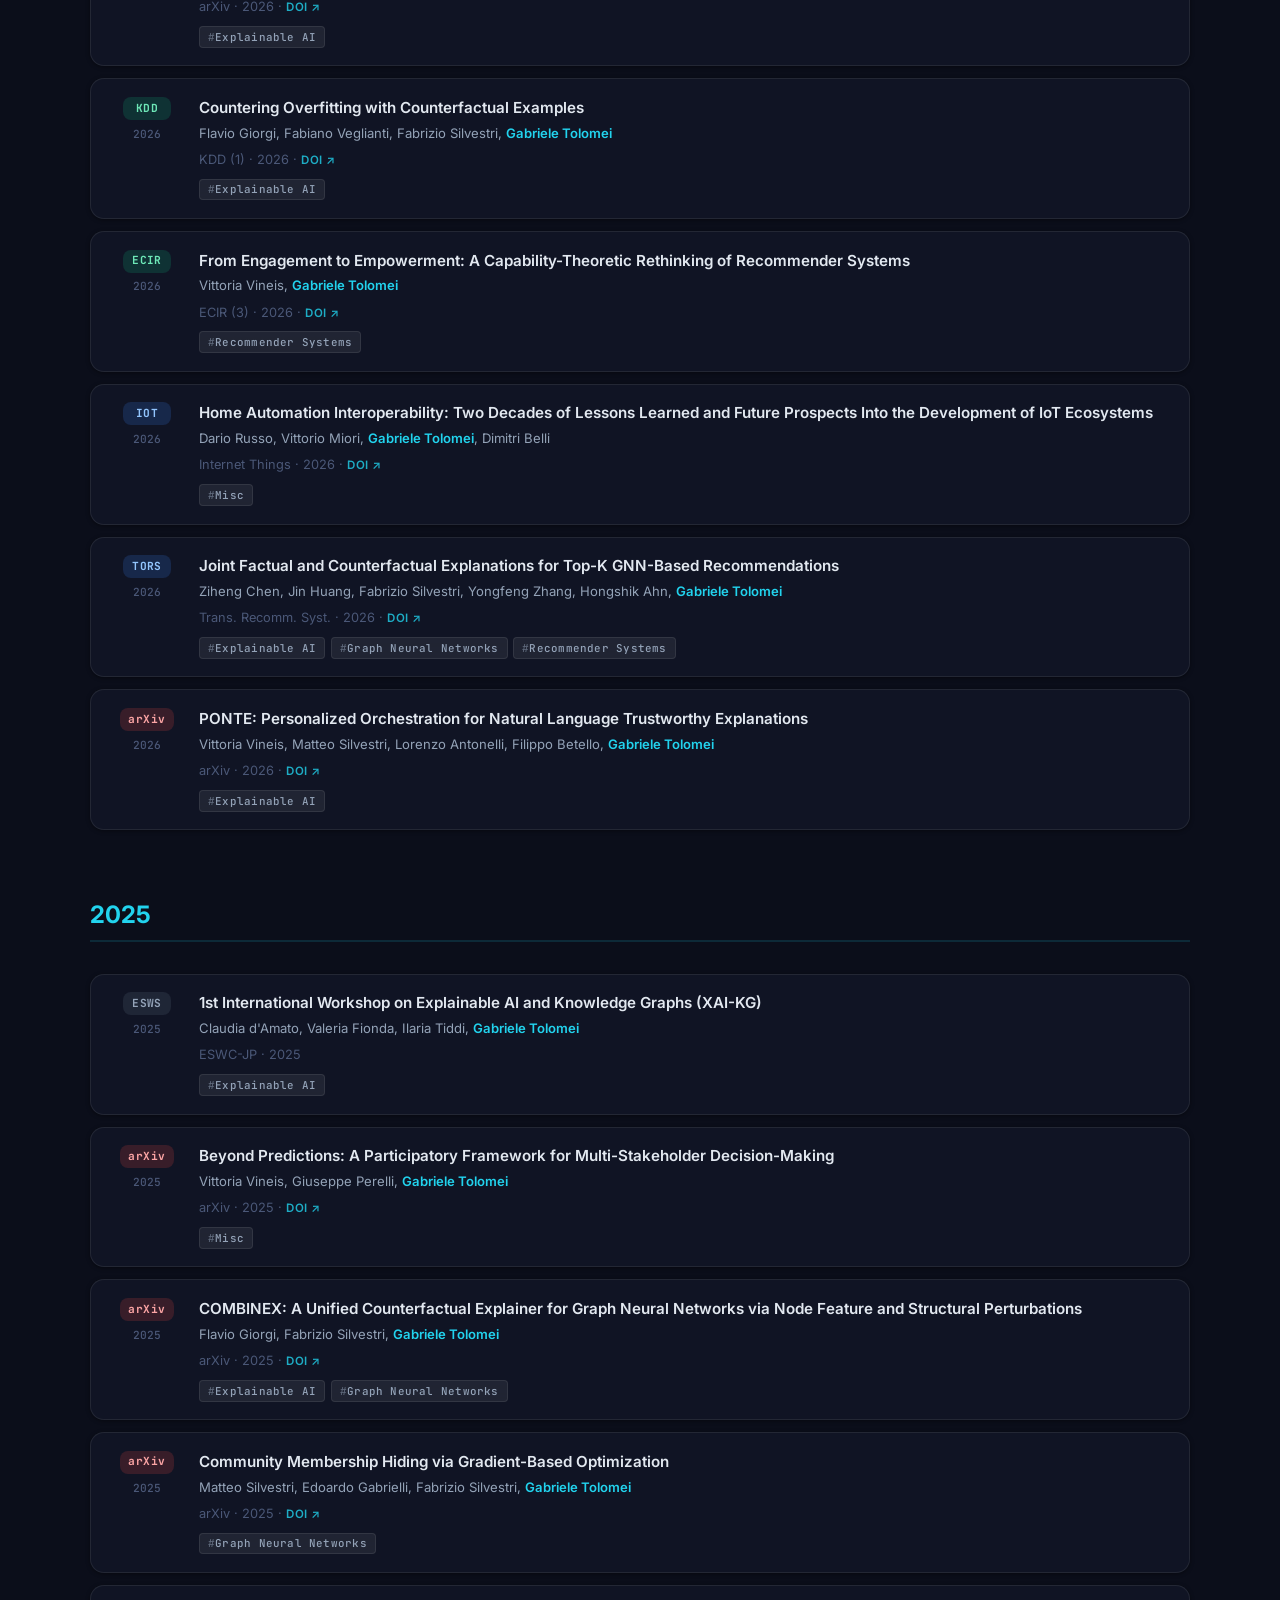
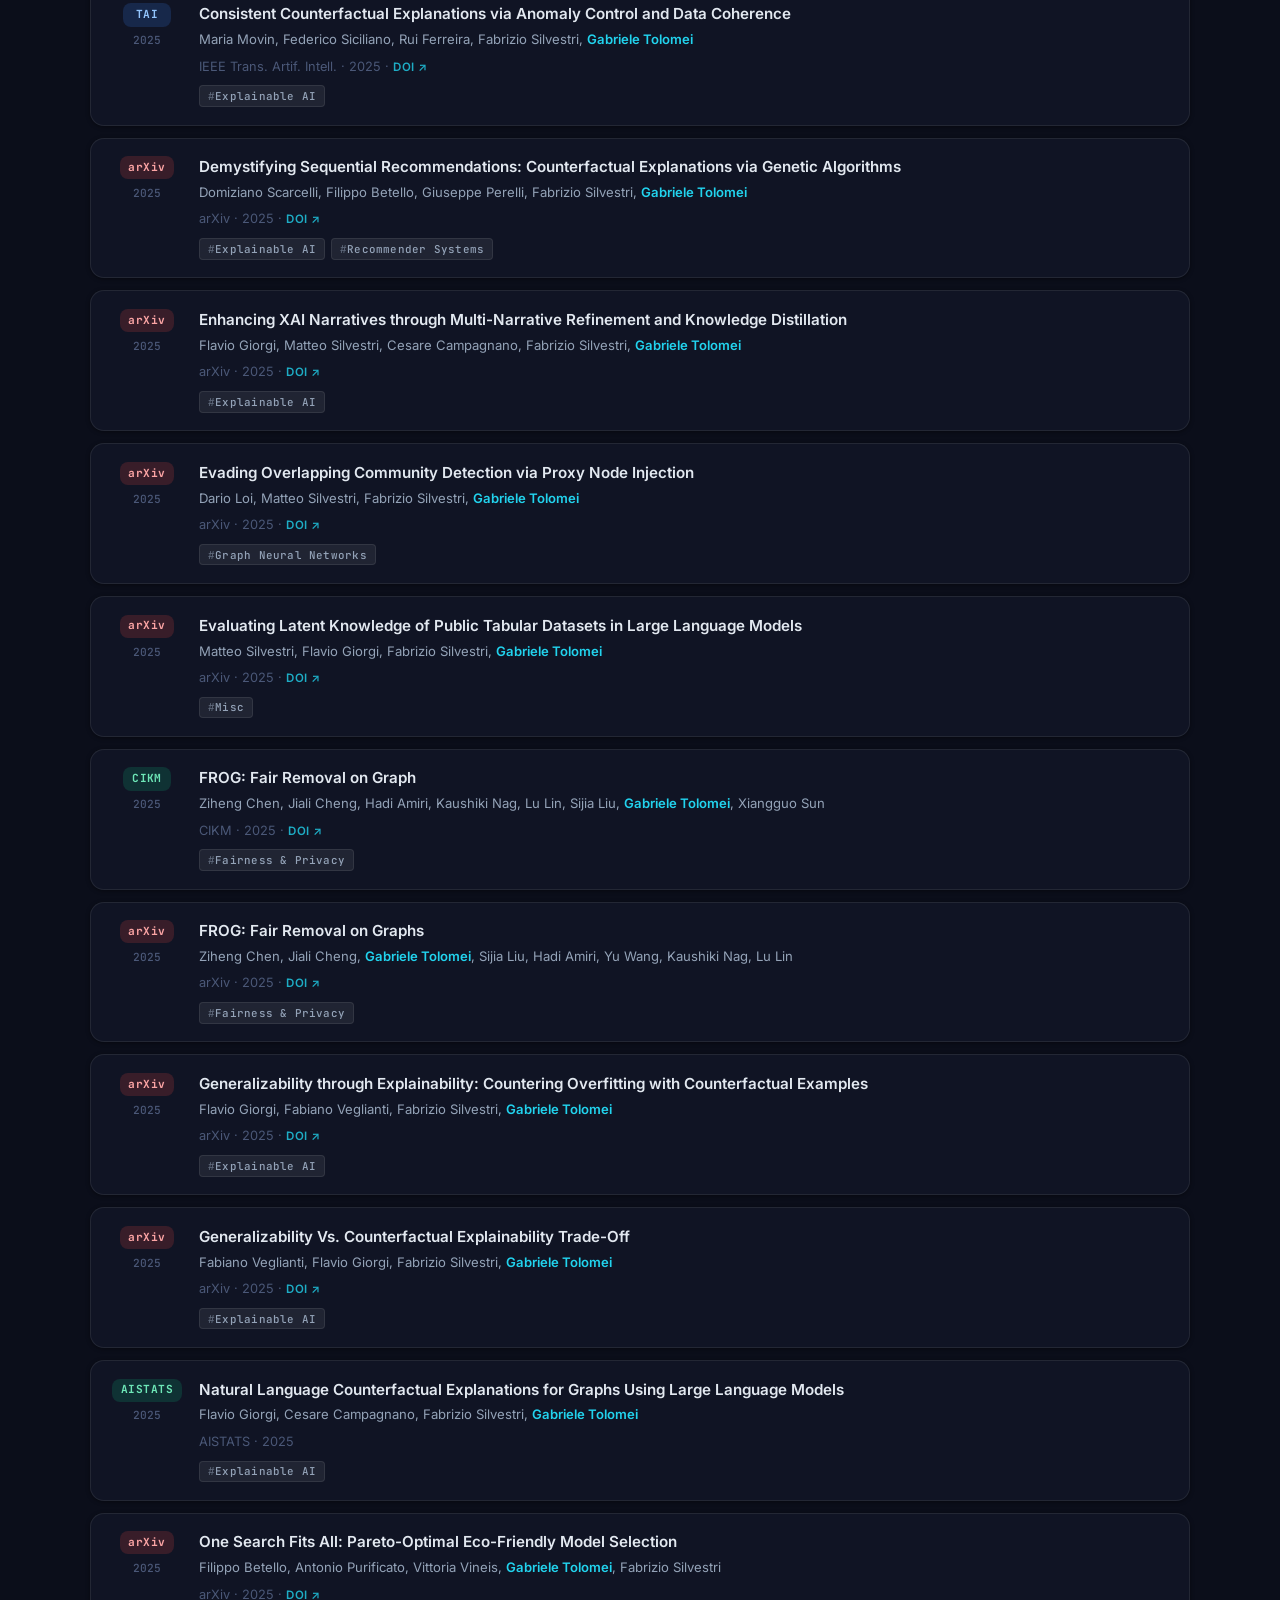
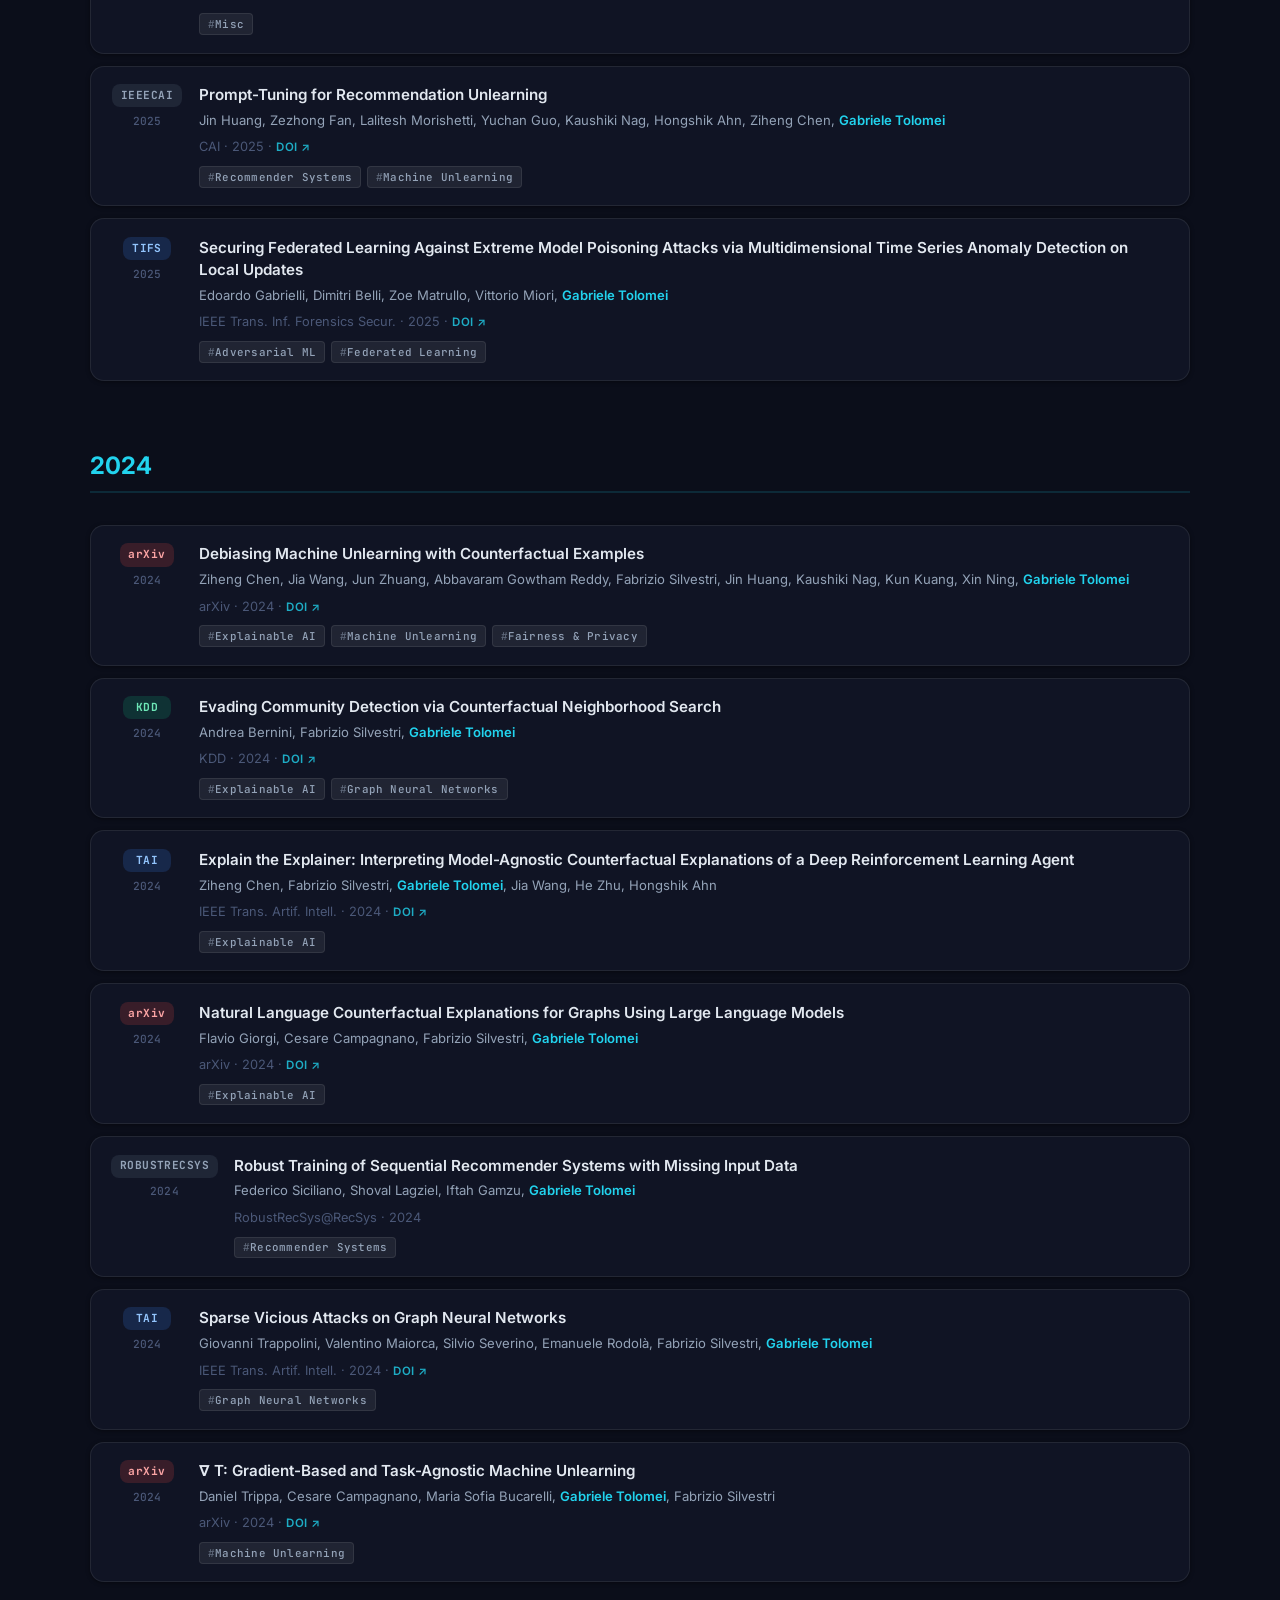
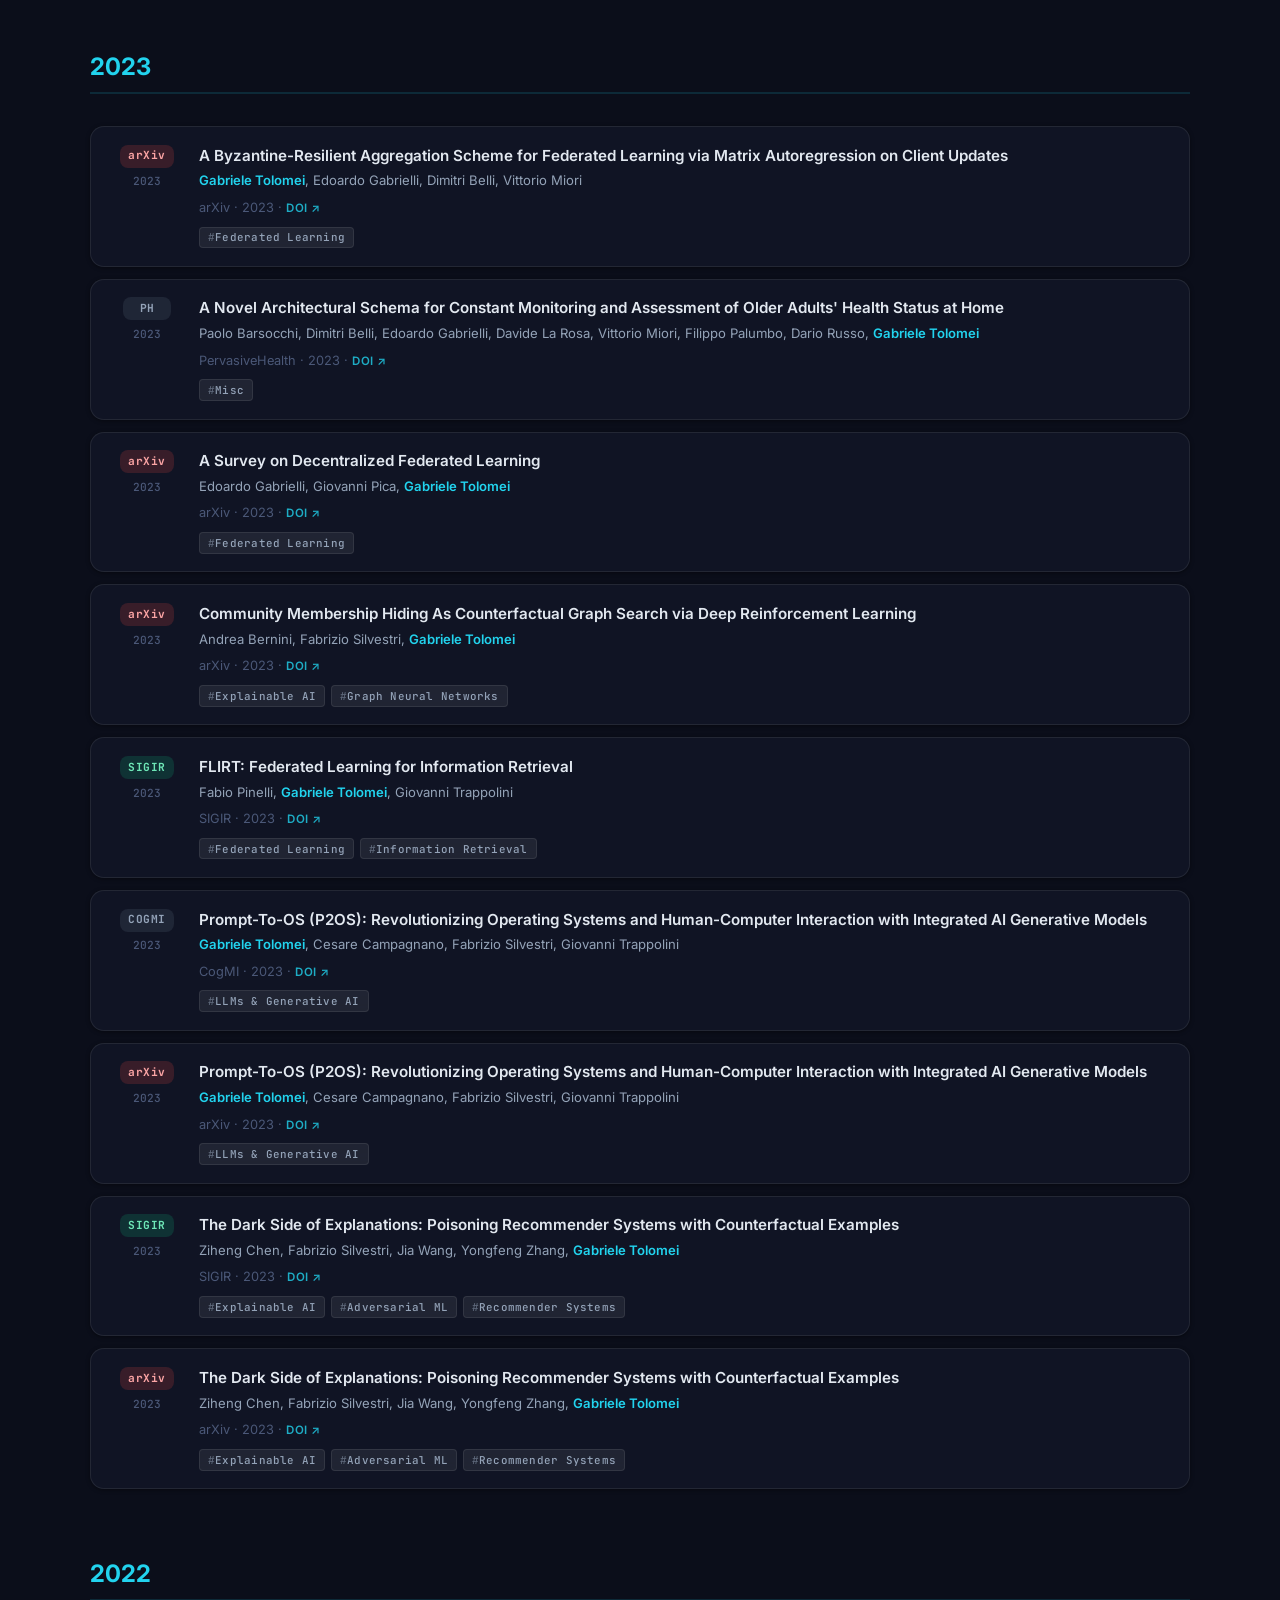
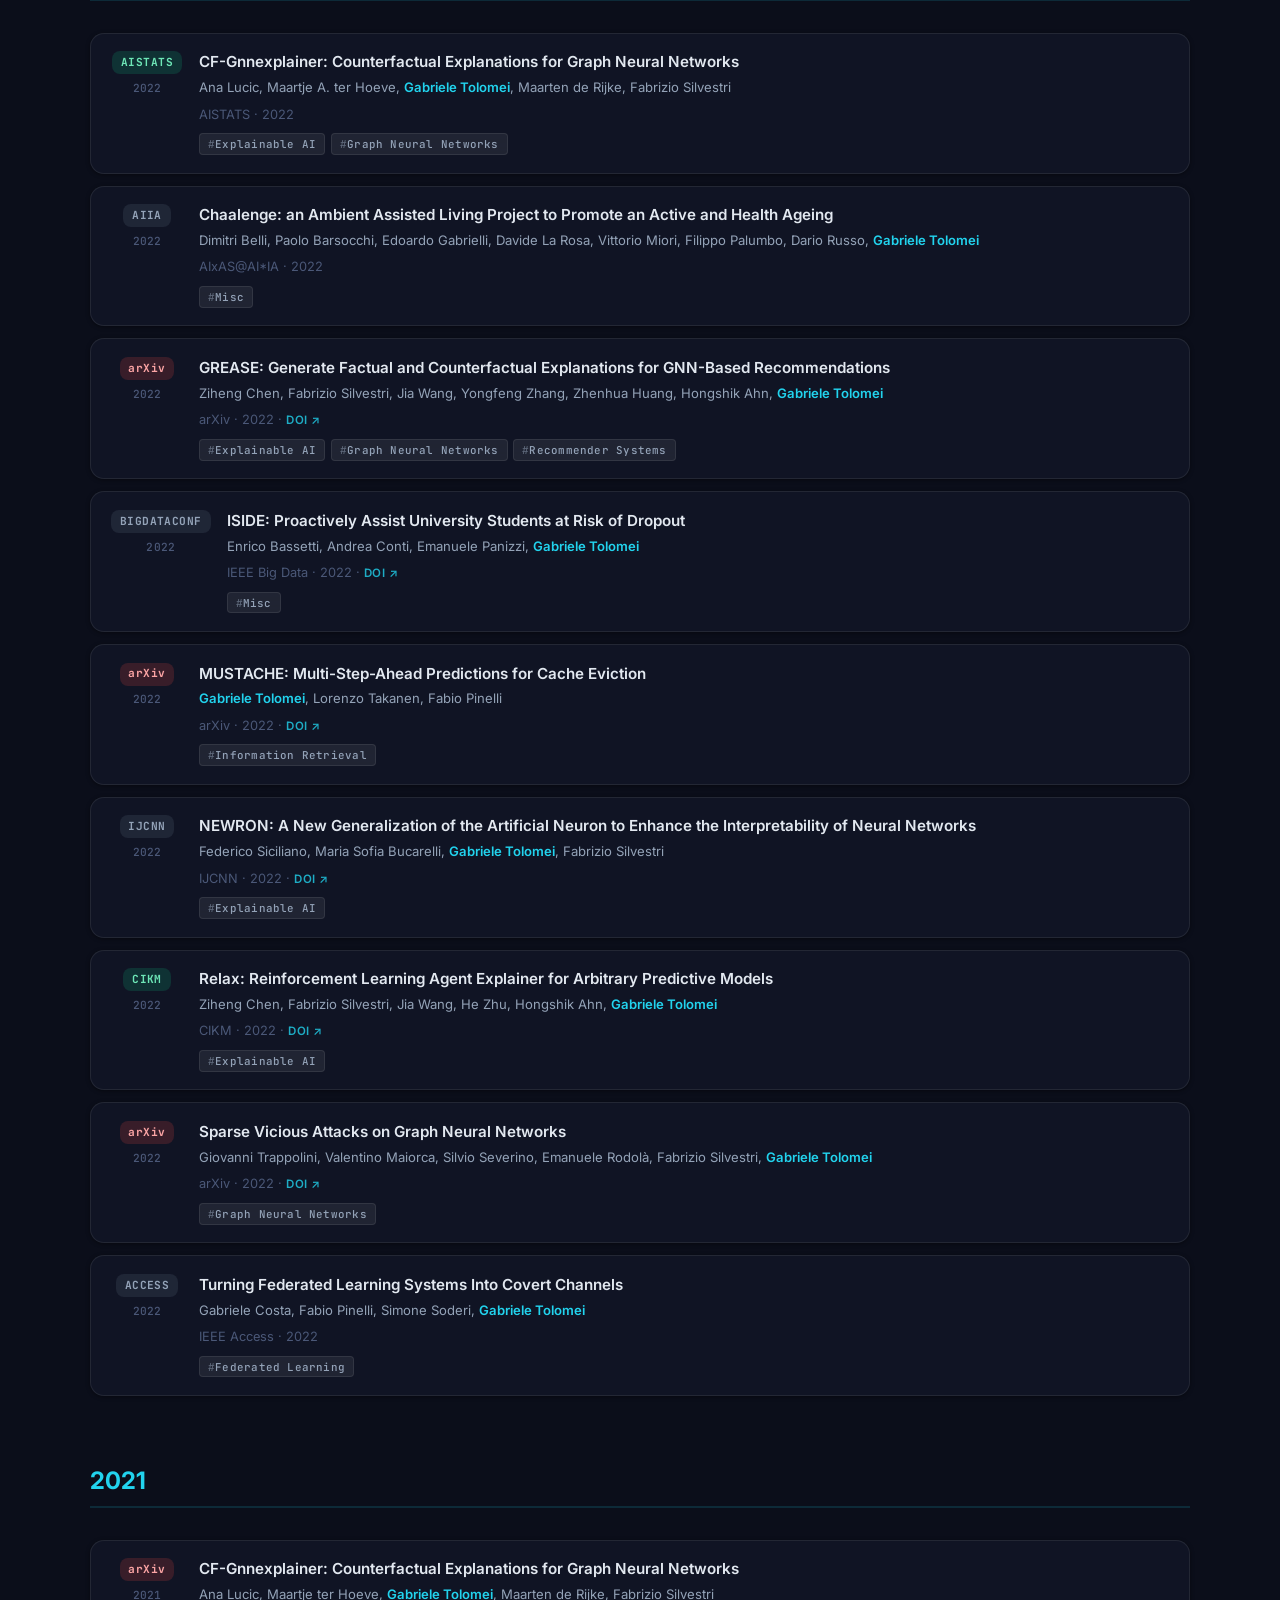
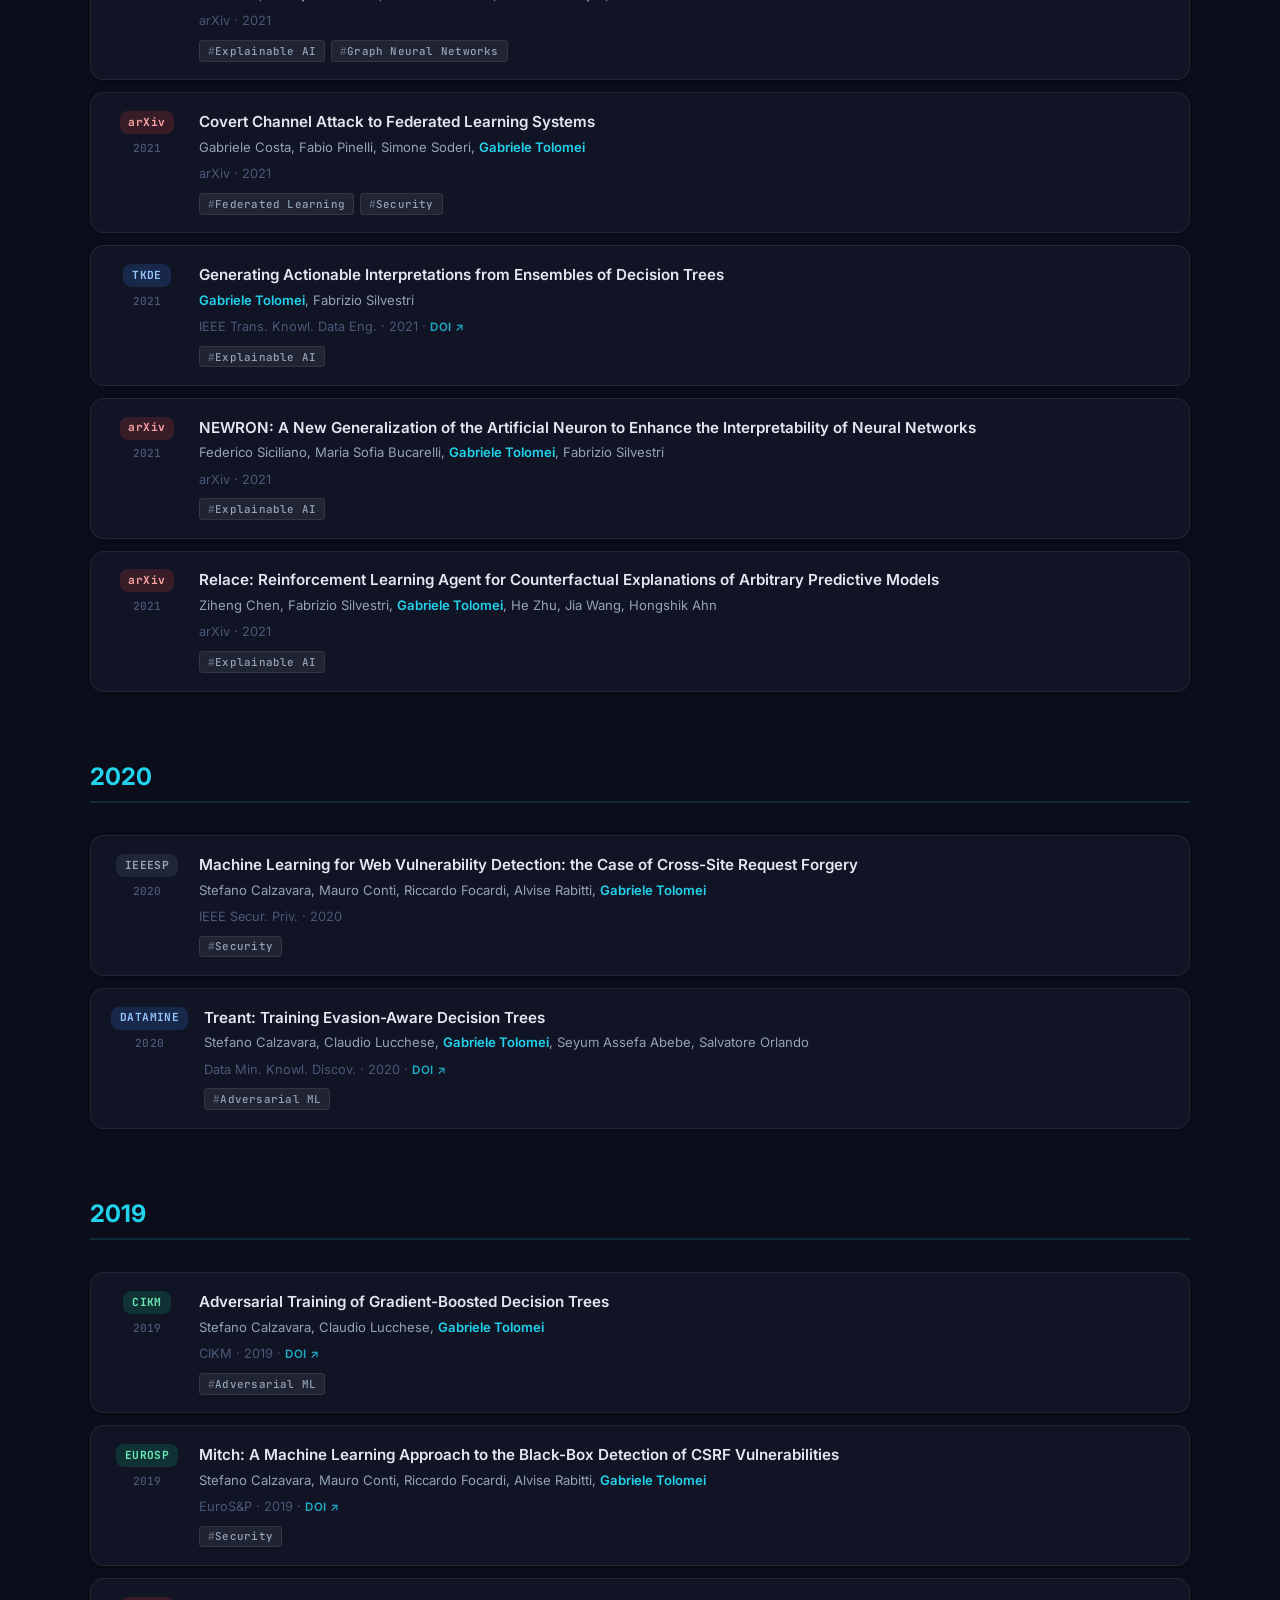
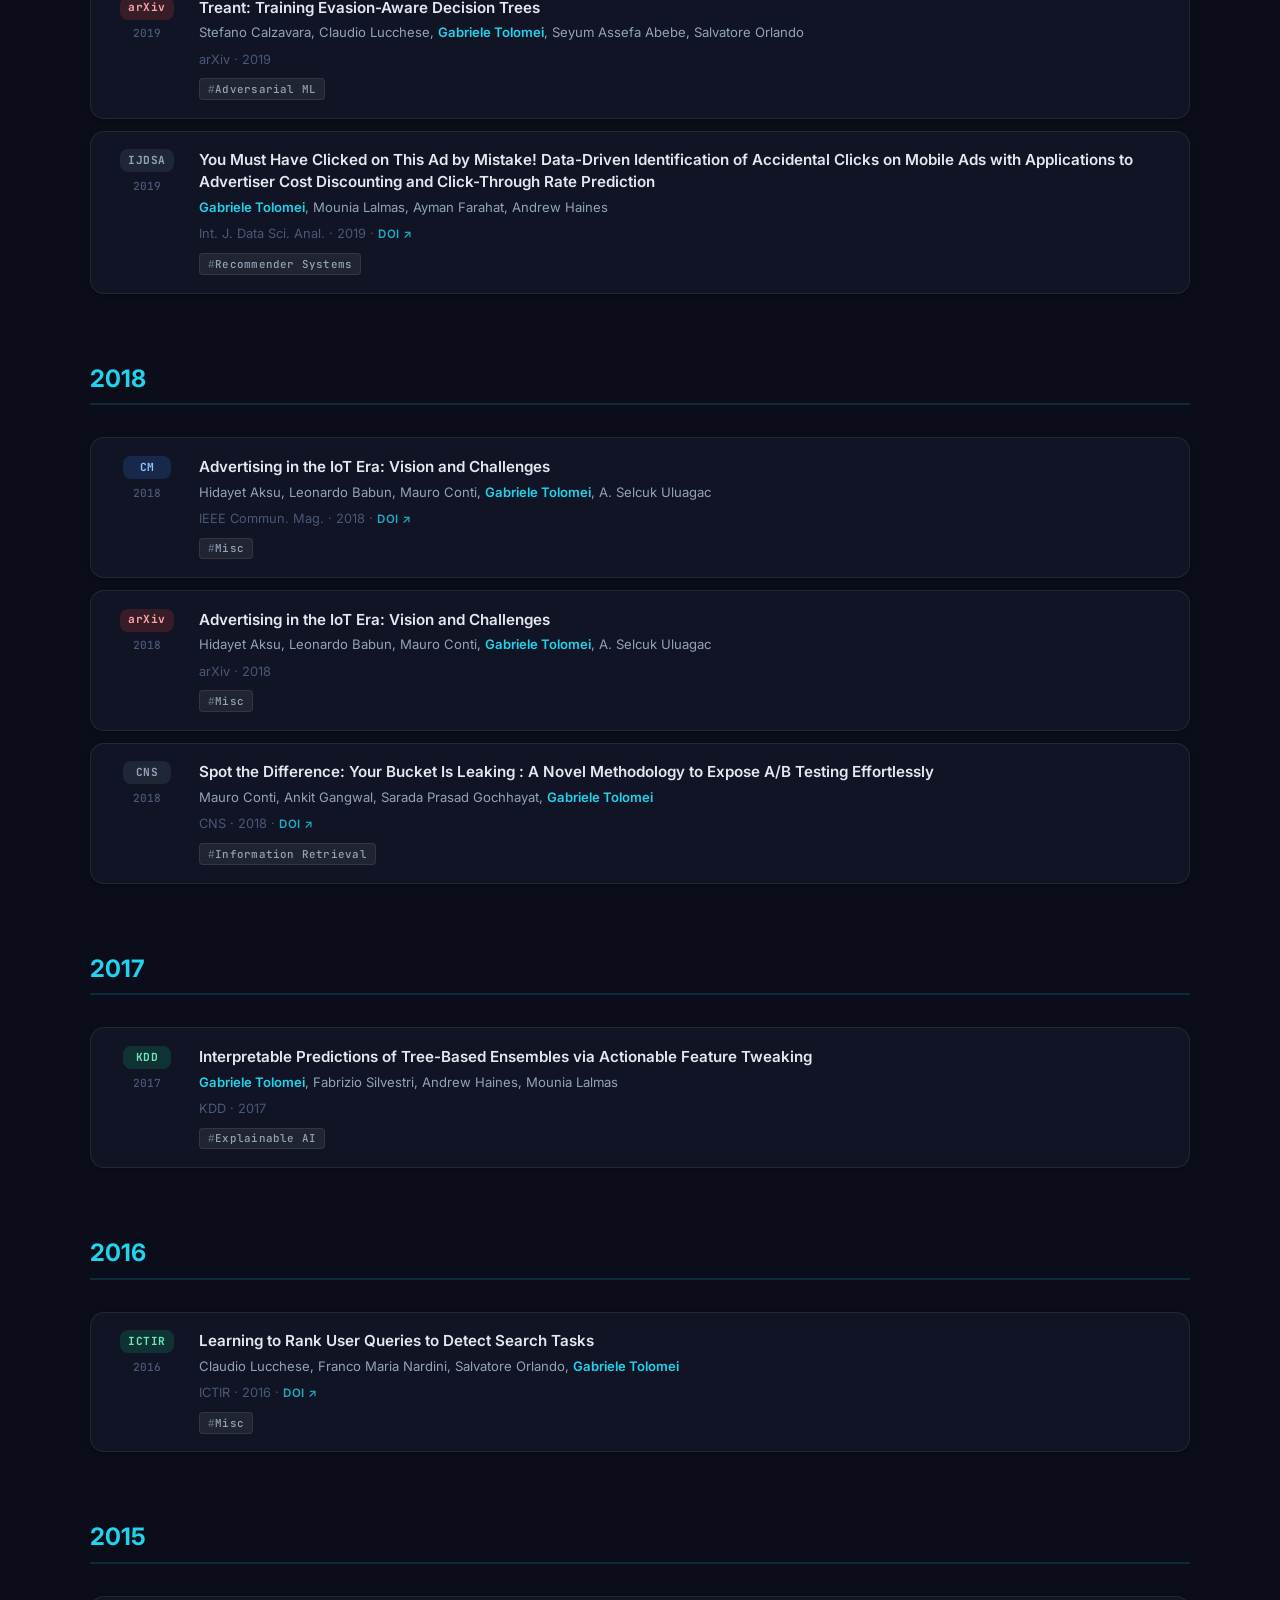
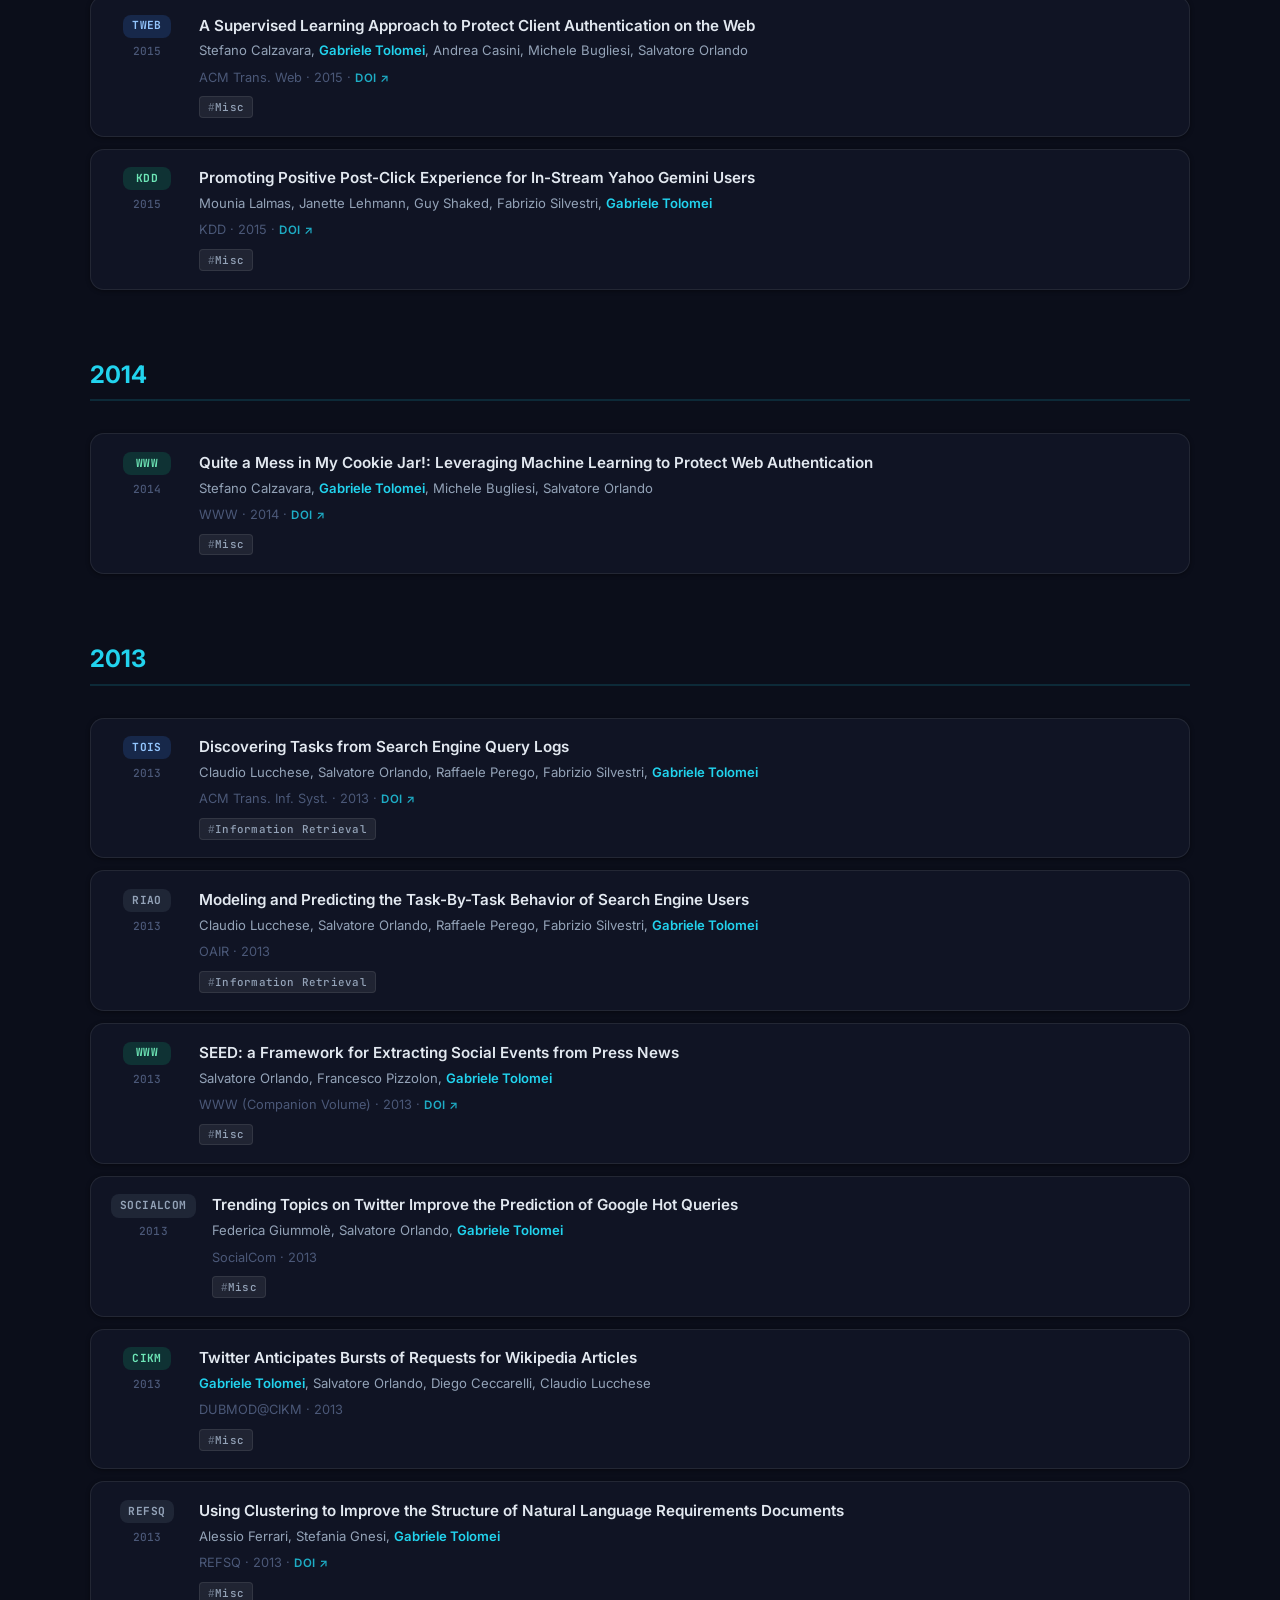
==== commit cd671695: "Added CV in English and Italian" ====
--- a/index.html
+++ b/index.html
@@ -118,6 +118,13 @@
       <li><a href="#publications">Publications</a></li>
       <li><a href="#teaching">Teaching</a></li>
       <li><a href="#contact">Contact</a></li>
+      <li class="nav-dropdown">
+        <a href="#" class="nav-cv-trigger" aria-haspopup="true" aria-expanded="false">CV</a>
+        <div class="nav-dropdown-content">
+          <a href="assets/docs/Gabriele_Tolomei_CV_EN.pdf" target="_blank" rel="noopener">English (EN)</a>
+          <a href="assets/docs/Gabriele_Tolomei_CV_IT.pdf" target="_blank" rel="noopener">Italiano (IT)</a>
+        </div>
+      </li>
     </ul>
     <a class="nav-scholar"
        href="https://scholar.google.com/citations?user=Y2R2DXEAAAAJ"
@@ -177,6 +184,16 @@
       <div class="hero-links">
         <a href="#publications" class="btn btn-primary">View Publications</a>
         <a href="#about"        class="btn btn-ghost">About me</a>
+        <div class="dropdown">
+          <button class="btn btn-ghost dropdown-trigger" aria-haspopup="true" aria-expanded="false">
+            <span>Download CV</span>
+            <span class="dropdown-arrow"></span>
+          </button>
+          <div class="dropdown-content">
+            <a href="assets/docs/Gabriele_Tolomei_CV_EN.pdf" target="_blank" rel="noopener">English (PDF)</a>
+            <a href="assets/docs/Gabriele_Tolomei_CV_IT.pdf" target="_blank" rel="noopener">Italiano (PDF)</a>
+          </div>
+        </div>
       </div>
     </div>
 
@@ -250,6 +267,15 @@
           Co-founder &amp; CSO at <strong><a href="https://tellmewai.com" target="_blank" rel="noopener">tellmewAI</a></strong><br>
           Member of the European Laboratory for Learning and Intelligent Systems (<strong><a href="https://ellis.eu/person/gabriele-tolomei" target="_blank" rel="noopener">ELLIS</a></strong>)
         </p>
+      </div>
+
+      <div class="about-card cv-card">
+        <h3>📄 Curriculum Vitae</h3>
+        <p>Download my full CV for more details on my academic career, service, and industrial experience.</p>
+        <div class="cv-links">
+          <a href="assets/docs/Gabriele_Tolomei_CV_EN.pdf" target="_blank" rel="noopener" class="btn-cv">English (EN) ↗</a>
+          <a href="assets/docs/Gabriele_Tolomei_CV_IT.pdf" target="_blank" rel="noopener" class="btn-cv">Italiano (IT) ↗</a>
+        </div>
       </div>
     </div>
   </div>
--- a/assets/css/style.css
+++ b/assets/css/style.css
@@ -260,7 +260,9 @@
   font-size: 0.9rem;
   font-weight: 500;
   cursor: pointer;
-  border: none;
+  border: 1px solid transparent;
+  line-height: 1.5;
+  box-sizing: border-box;
   transition: background var(--transition), color var(--transition),
               box-shadow var(--transition), transform var(--transition-fast);
   text-decoration: none !important;
@@ -288,6 +290,74 @@
   background: var(--accent-bg);
   color: var(--accent);
   border-color: var(--accent);
+}
+
+/* ── Dropdowns (Hero & Nav) ────────────────────────────────── */
+.dropdown, .nav-dropdown {
+  position: relative;
+  display: inline-block;
+}
+
+.dropdown-content, .nav-dropdown-content {
+  position: absolute;
+  top: 100%;
+  left: 50%;
+  transform: translateX(-50%) translateY(10px);
+  min-width: 170px;
+  background: var(--bg-card);
+  backdrop-filter: var(--blur);
+  -webkit-backdrop-filter: var(--blur);
+  border: 1px solid var(--border);
+  border-radius: var(--radius-md);
+  box-shadow: var(--shadow-lg);
+  padding: 0.5rem;
+  z-index: 1000;
+  opacity: 0;
+  visibility: hidden;
+  transition: opacity var(--transition), transform var(--transition), visibility var(--transition);
+}
+
+.dropdown:hover .dropdown-content,
+.dropdown:focus-within .dropdown-content,
+.nav-dropdown:hover .nav-dropdown-content,
+.nav-dropdown:focus-within .nav-dropdown-content {
+  opacity: 1;
+  visibility: visible;
+  transform: translateX(-50%) translateY(5px);
+}
+
+.dropdown-content a, .nav-dropdown-content a {
+  display: block;
+  padding: 0.6rem 1rem;
+  color: var(--text-muted);
+  font-size: 0.85rem;
+  font-weight: 500;
+  border-radius: var(--radius-sm);
+  text-decoration: none !important;
+  transition: background var(--transition-fast), color var(--transition-fast);
+}
+
+.dropdown-content a:hover, .nav-dropdown-content a:hover {
+  background: var(--accent-bg);
+  color: var(--accent);
+}
+
+/* Nav specific */
+.nav-dropdown-content {
+  top: calc(100% + 8px);
+  min-width: 150px;
+}
+
+.dropdown-arrow {
+  display: inline-block;
+  width: 0;
+  height: 0;
+  border-left: 4px solid transparent;
+  border-right: 4px solid transparent;
+  border-top: 4px solid currentColor;
+  margin-left: 6px;
+  opacity: 0.7;
+  vertical-align: middle;
 }
 
 /* ============================================================
@@ -315,8 +385,8 @@
   border: 1px solid var(--border);
   border-radius: var(--radius-full);
   box-shadow: var(--shadow);
-  overflow-x: auto;
-  scrollbar-width: none;
+  /* overflow-x: auto removed to allow dropdowns */
+  overflow: visible;
   transition: background var(--transition-slow);
 }
 .nav-pill::-webkit-scrollbar { display: none; }
@@ -486,7 +556,7 @@
    ============================================================ */
 .about-grid {
   display: grid;
-  grid-template-columns: 1fr 1fr;
+  grid-template-columns: repeat(auto-fit, minmax(320px, 1fr));
   gap: 2rem;
 }
 
@@ -510,6 +580,48 @@
 
 .about-full {
   grid-column: 1 / -1;
+}
+
+/* ── CV Card ───────────────────────────────────────────────── */
+.cv-card {
+  display: flex;
+  flex-direction: column;
+}
+
+.cv-card p {
+  margin-bottom: 1.25rem;
+}
+
+.cv-links {
+  display: flex;
+  flex-wrap: wrap;
+  gap: 0.75rem;
+  margin-top: auto;
+}
+
+.btn-cv {
+  flex: 1;
+  min-width: 130px;
+  display: inline-flex;
+  align-items: center;
+  justify-content: center;
+  padding: 0.65rem 1rem;
+  background: var(--bg-chip);
+  border: 1px solid var(--border);
+  border-radius: var(--radius-md);
+  color: var(--text);
+  font-size: 0.85rem;
+  font-weight: 500;
+  transition: all var(--transition);
+  text-decoration: none !important;
+}
+
+.btn-cv:hover {
+  background: var(--accent-bg);
+  border-color: var(--accent);
+  color: var(--accent);
+  transform: translateY(-2px);
+  box-shadow: var(--shadow-sm);
 }
 
 /* ============================================================
@@ -1002,8 +1114,10 @@
 
   /* Nav: horizontally scrollable on very small screens */
   .nav-pill {
-    width: calc(100vw - 2rem);
+    width: auto;
     max-width: calc(100vw - 2rem);
+    flex-wrap: wrap;
+    justify-content: center;
   }
 
   /* Filter rows: horizontal carousel */
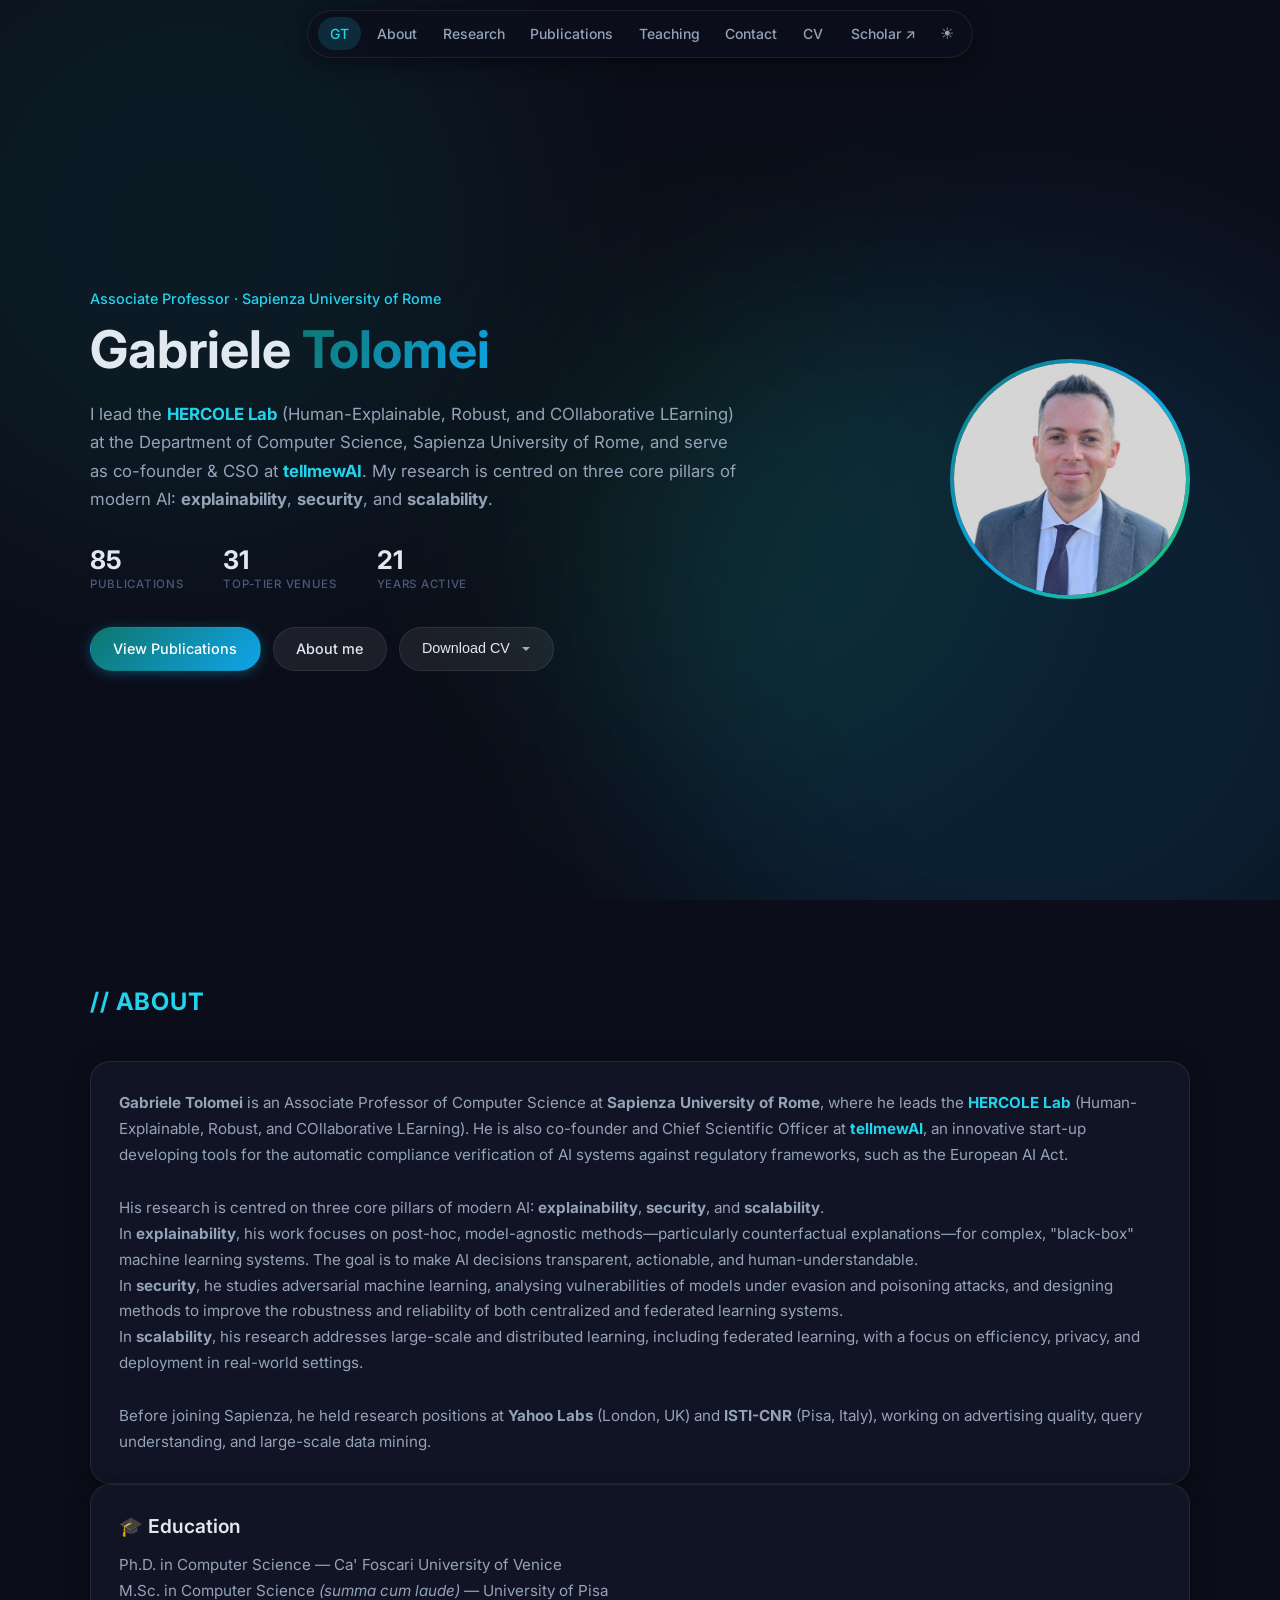
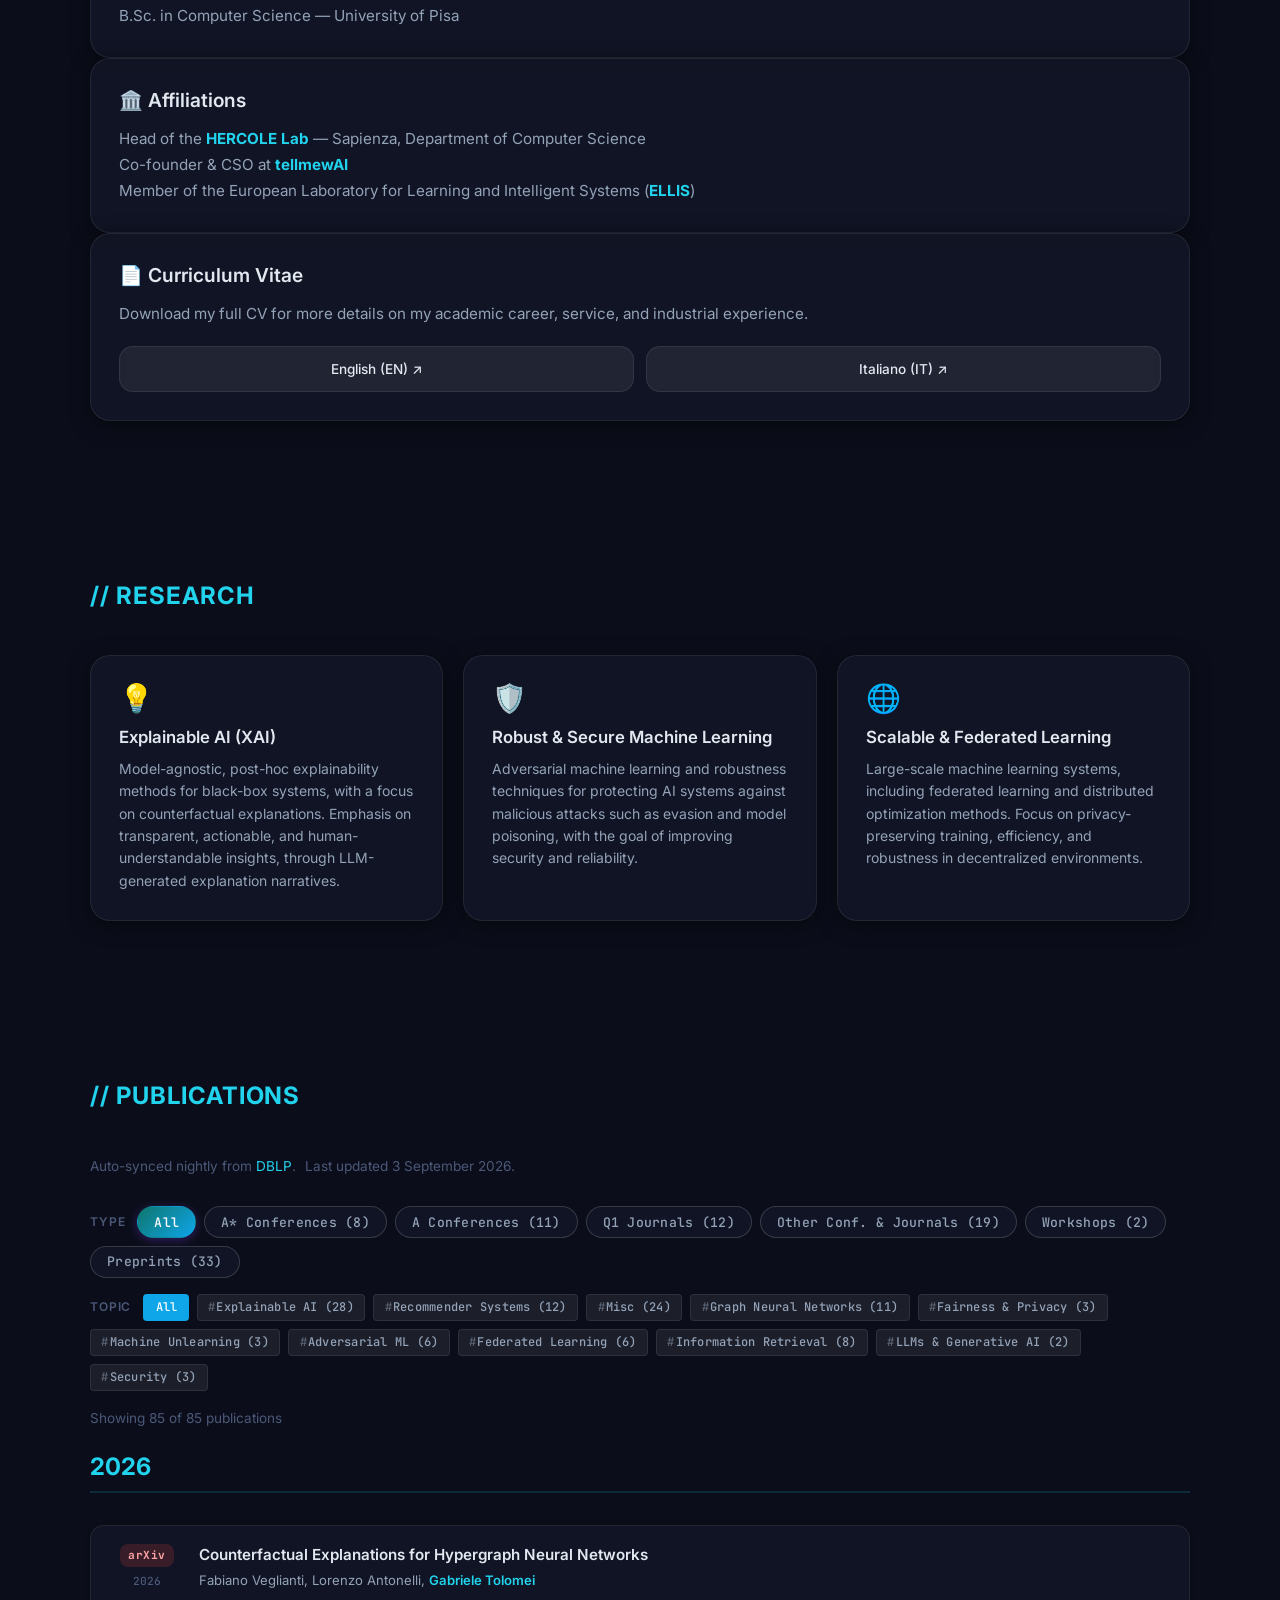
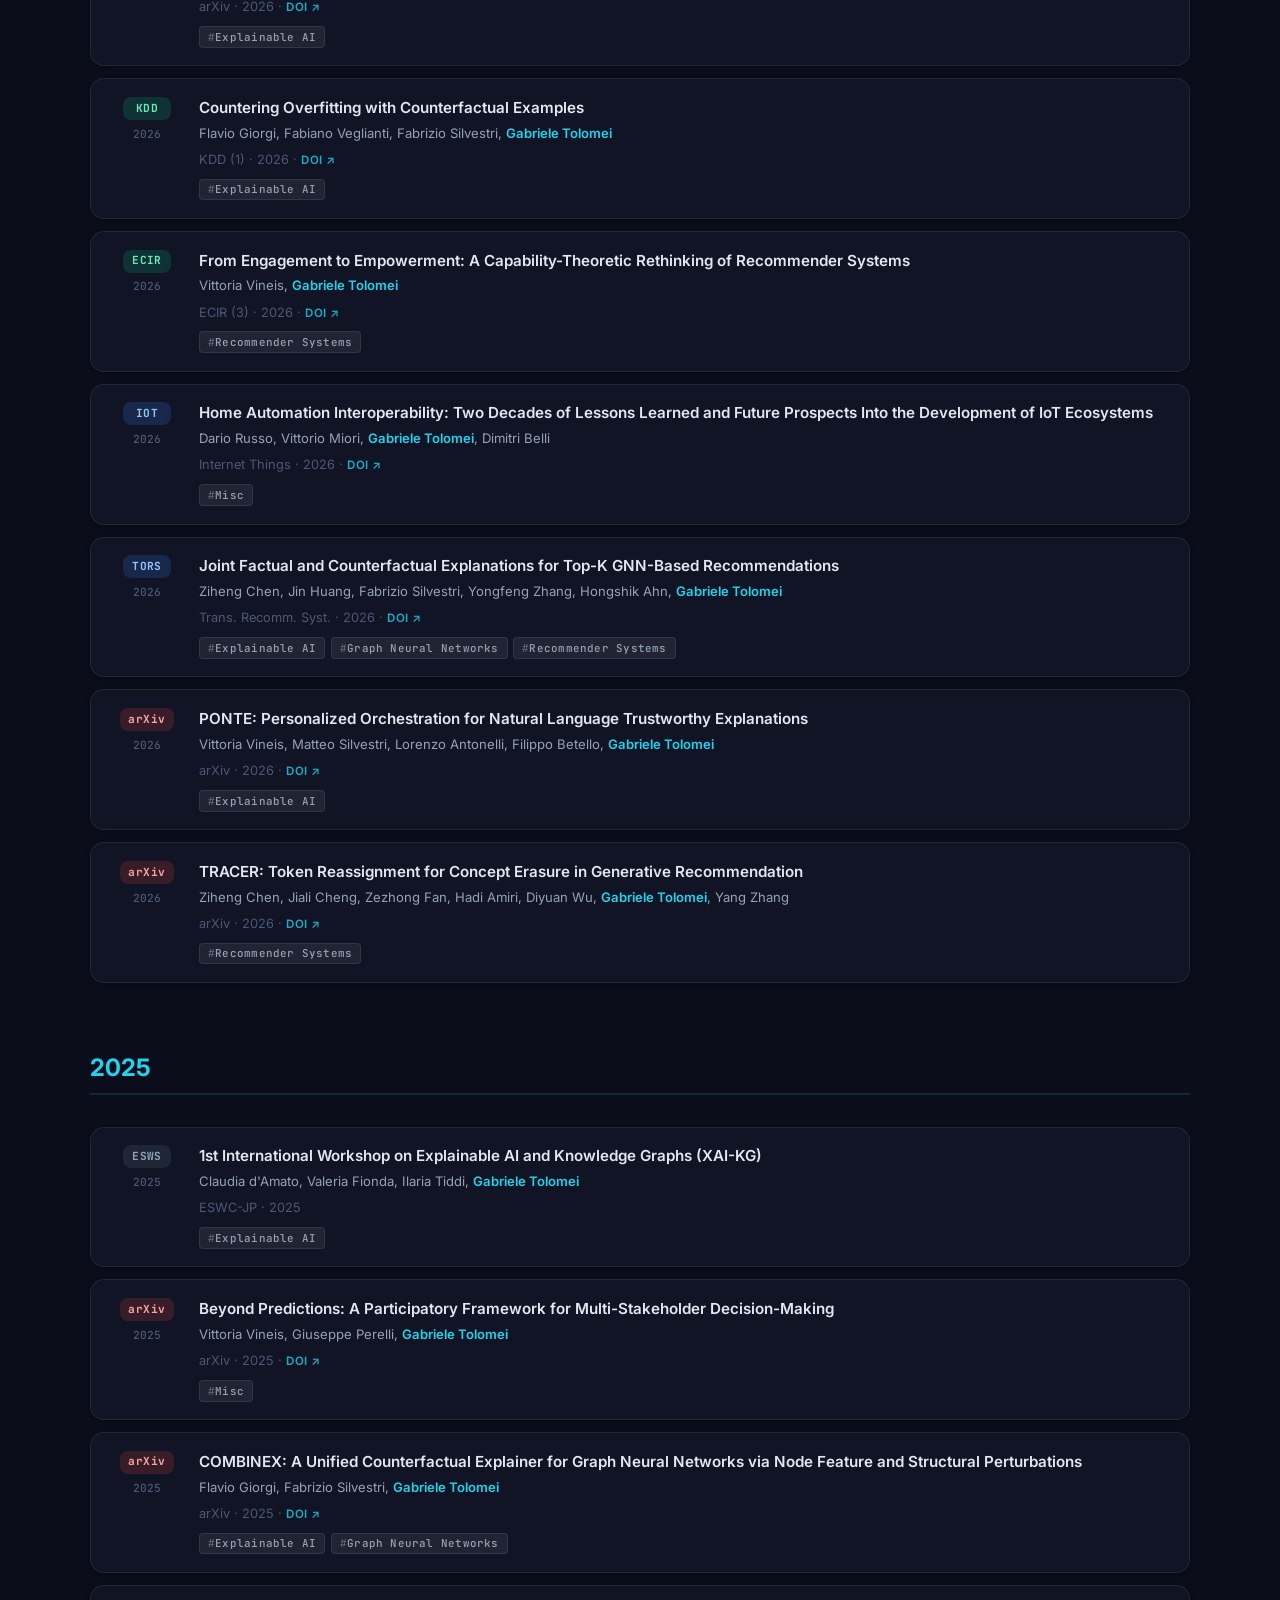
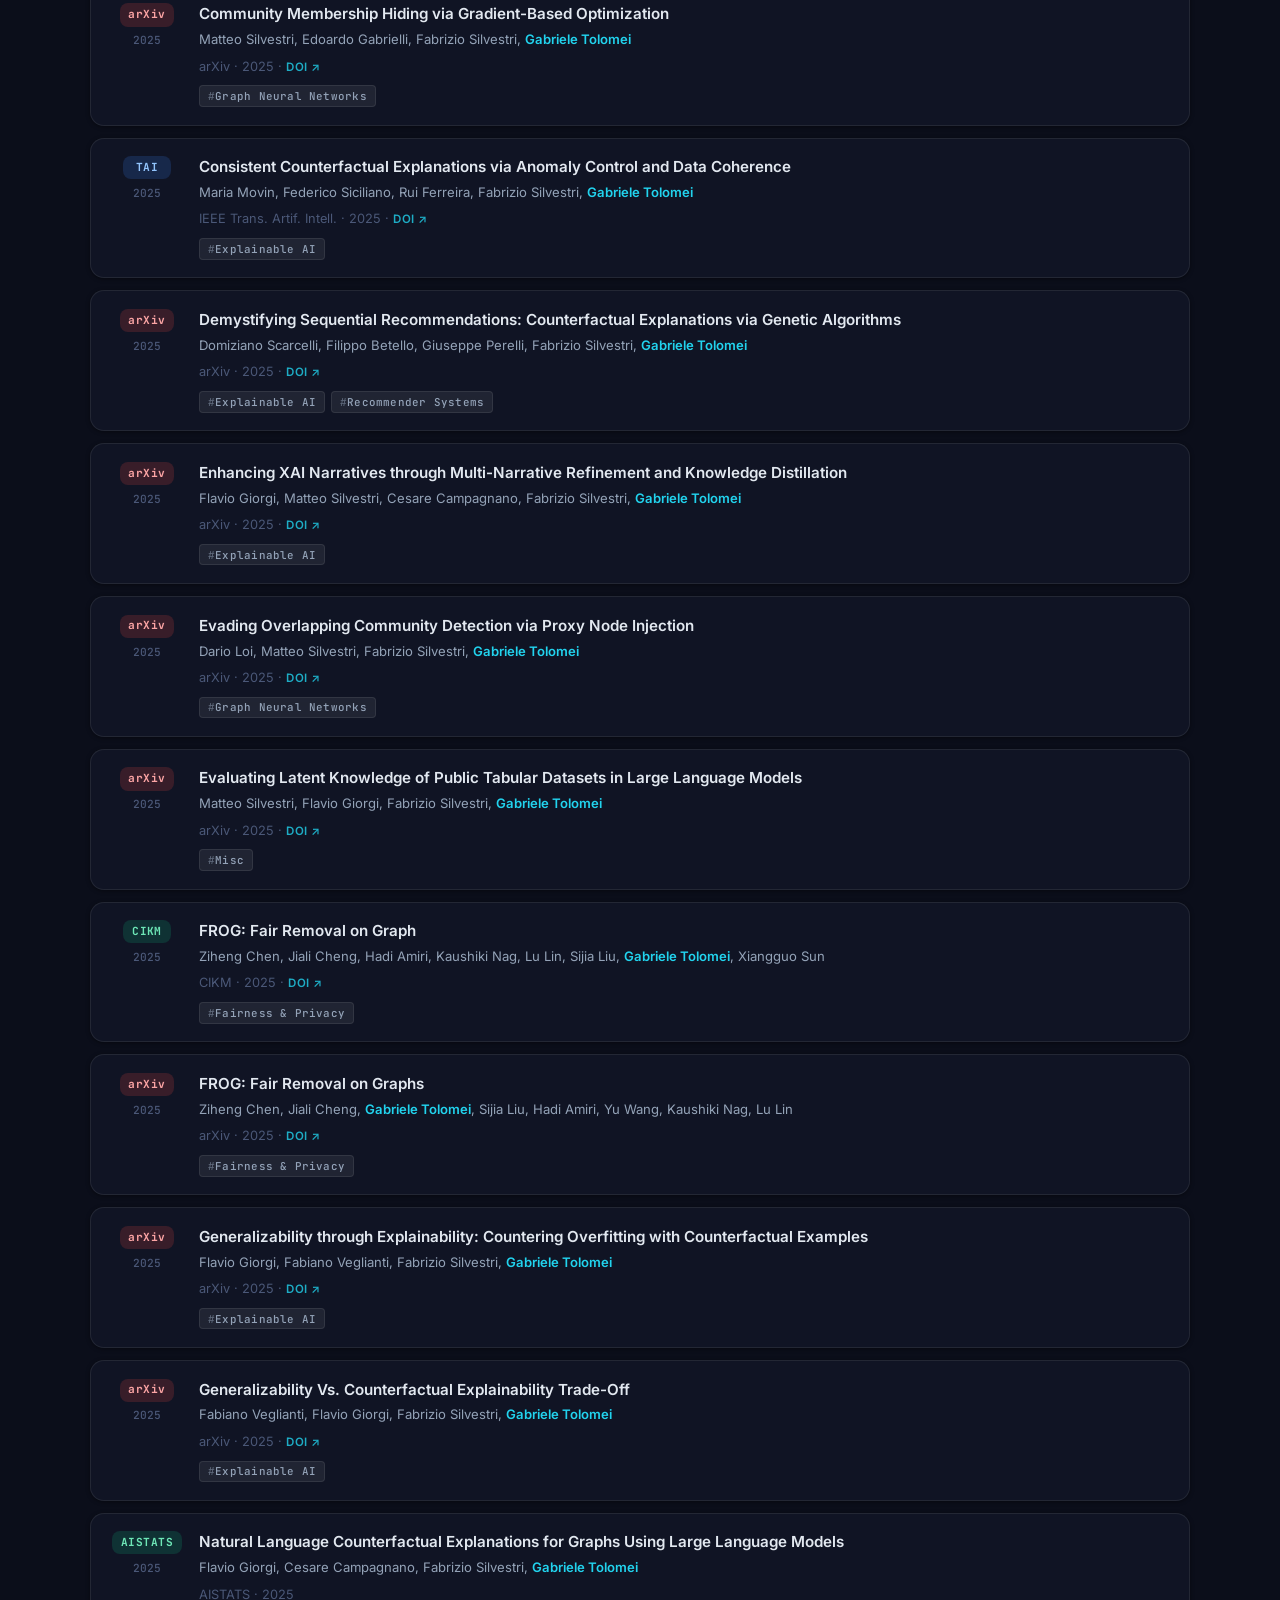
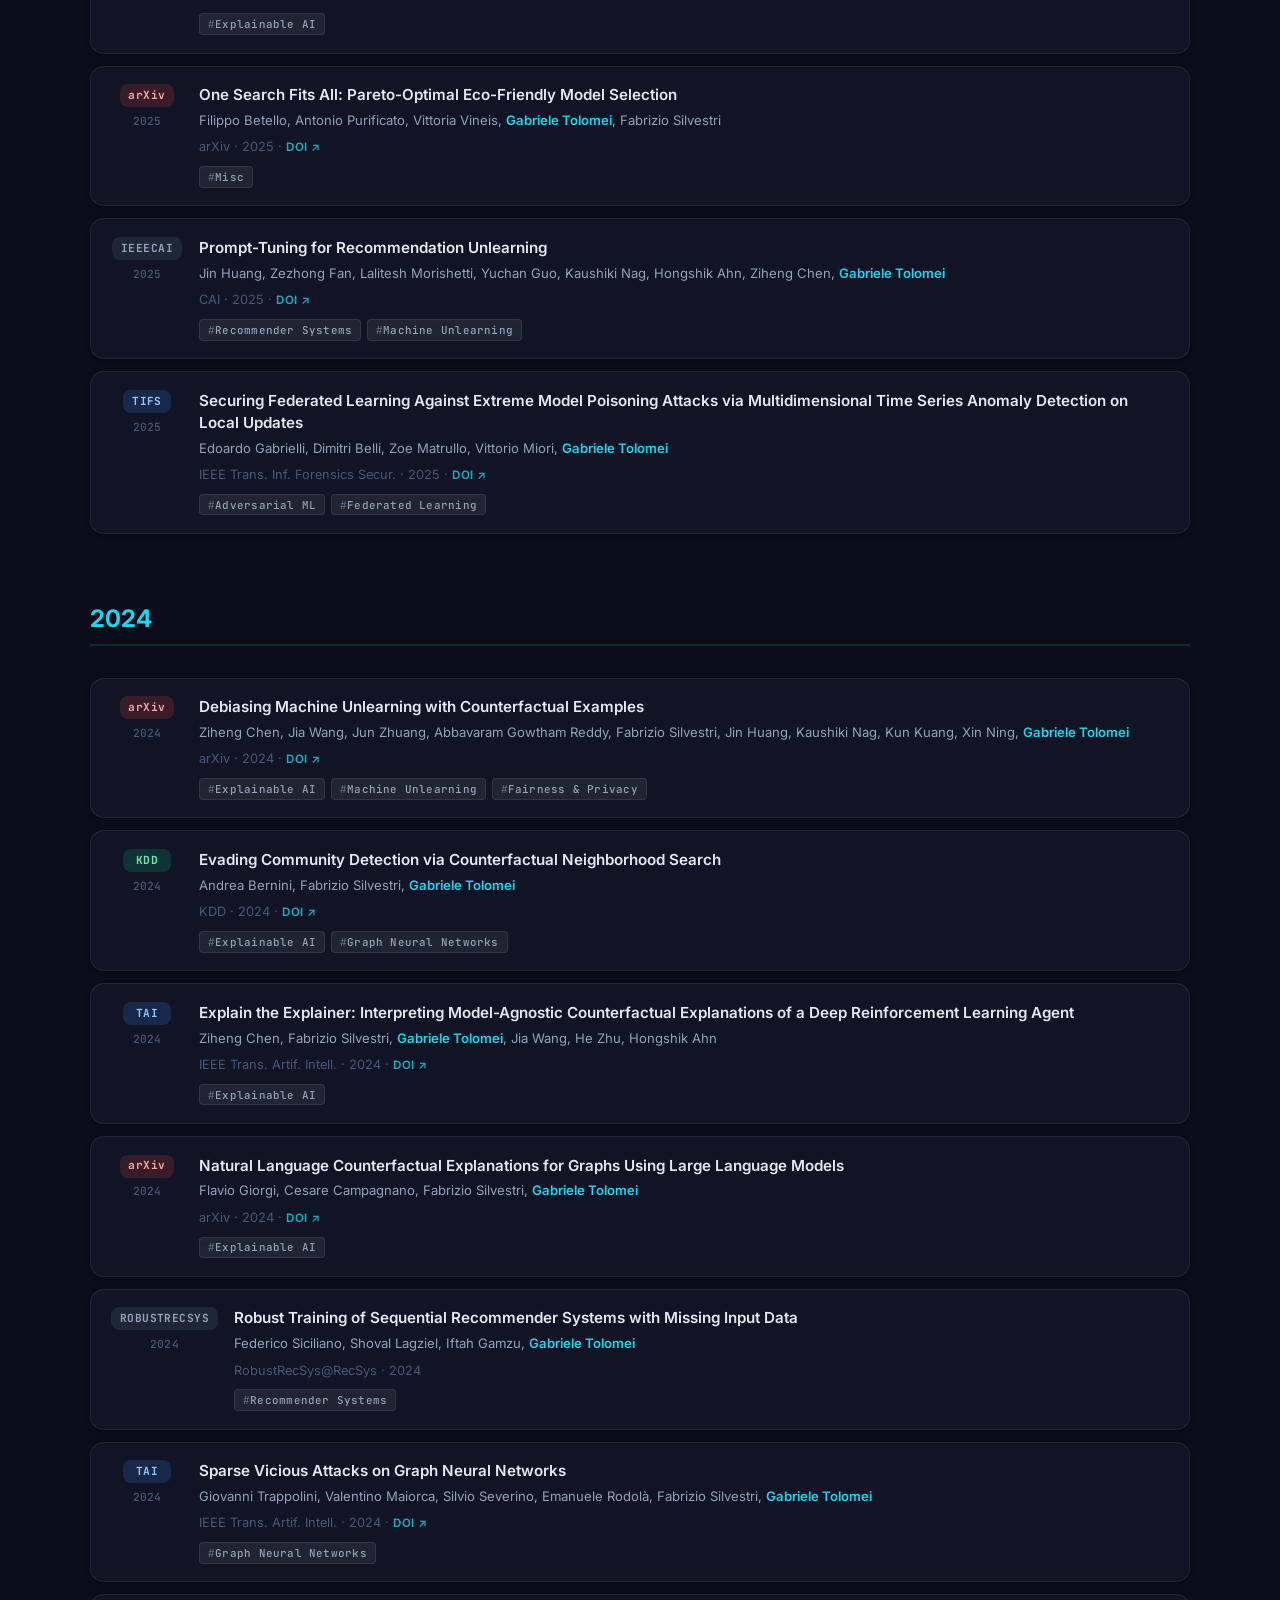
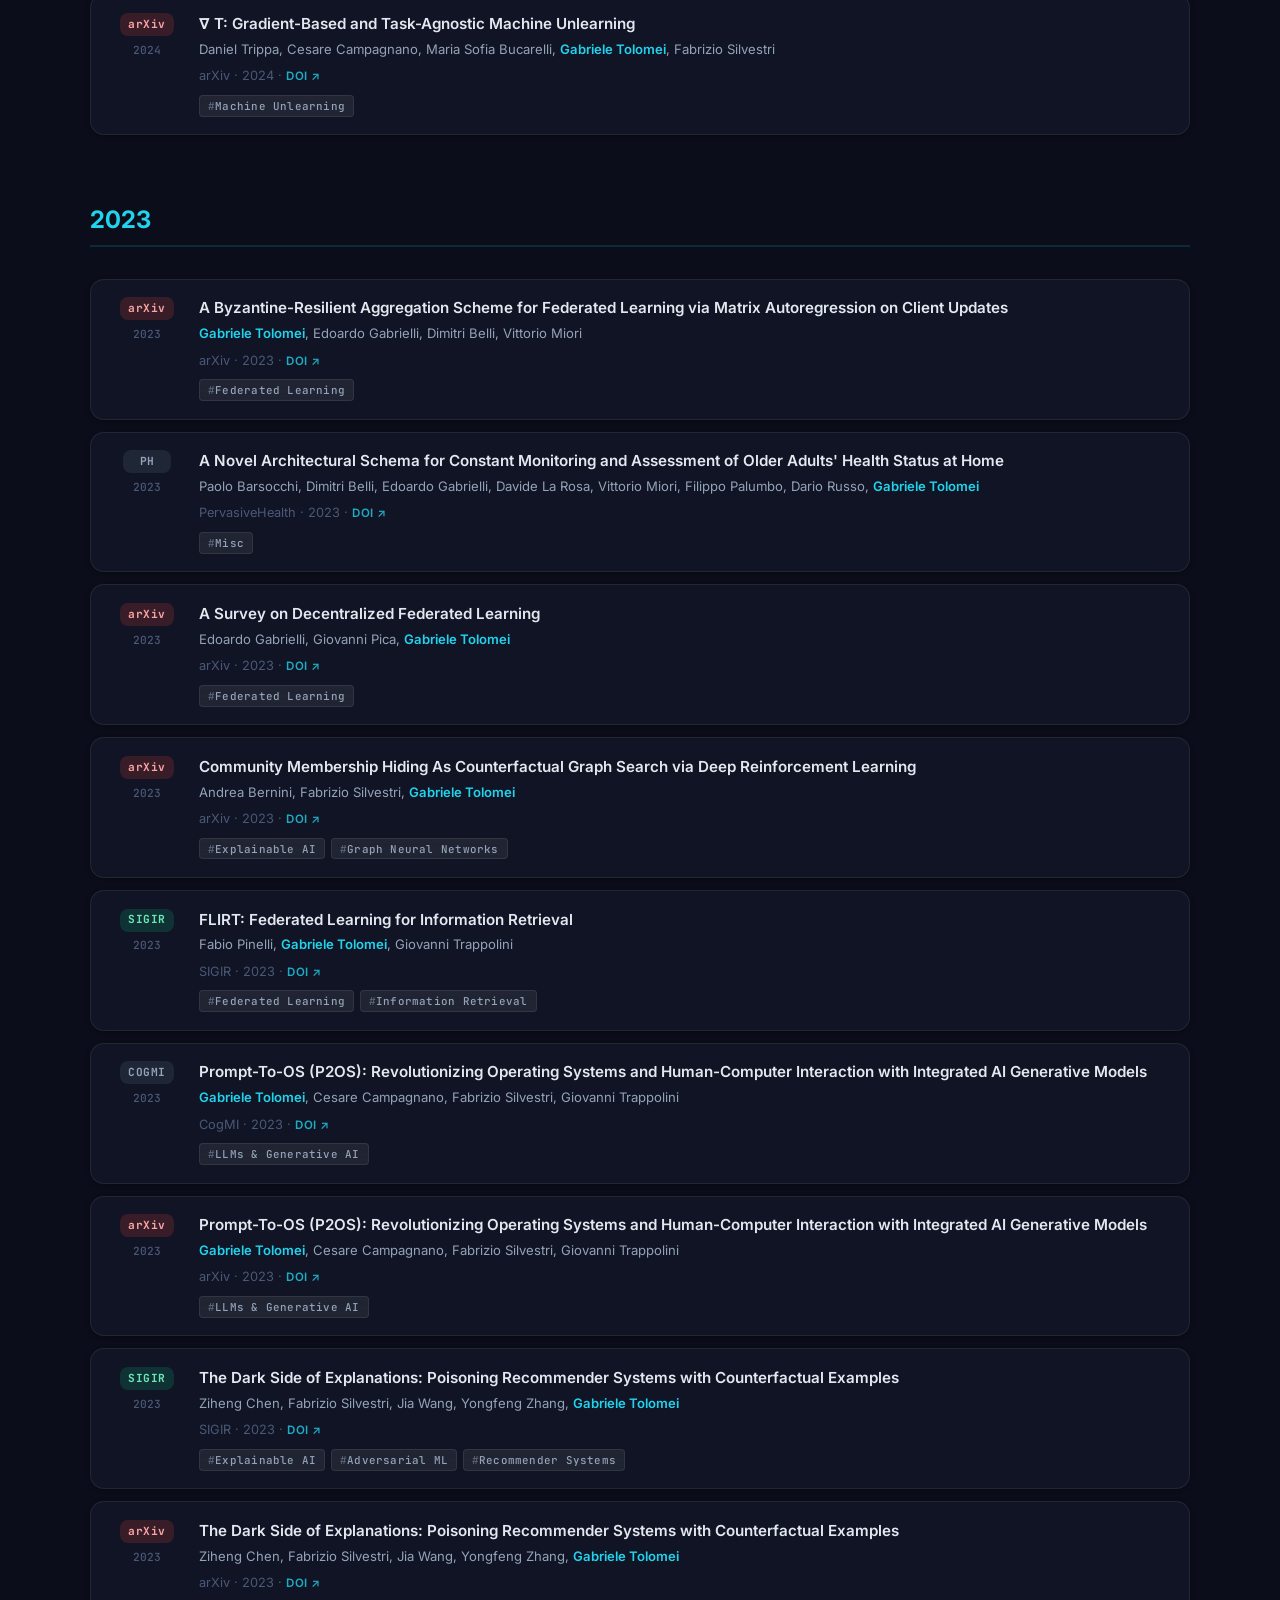
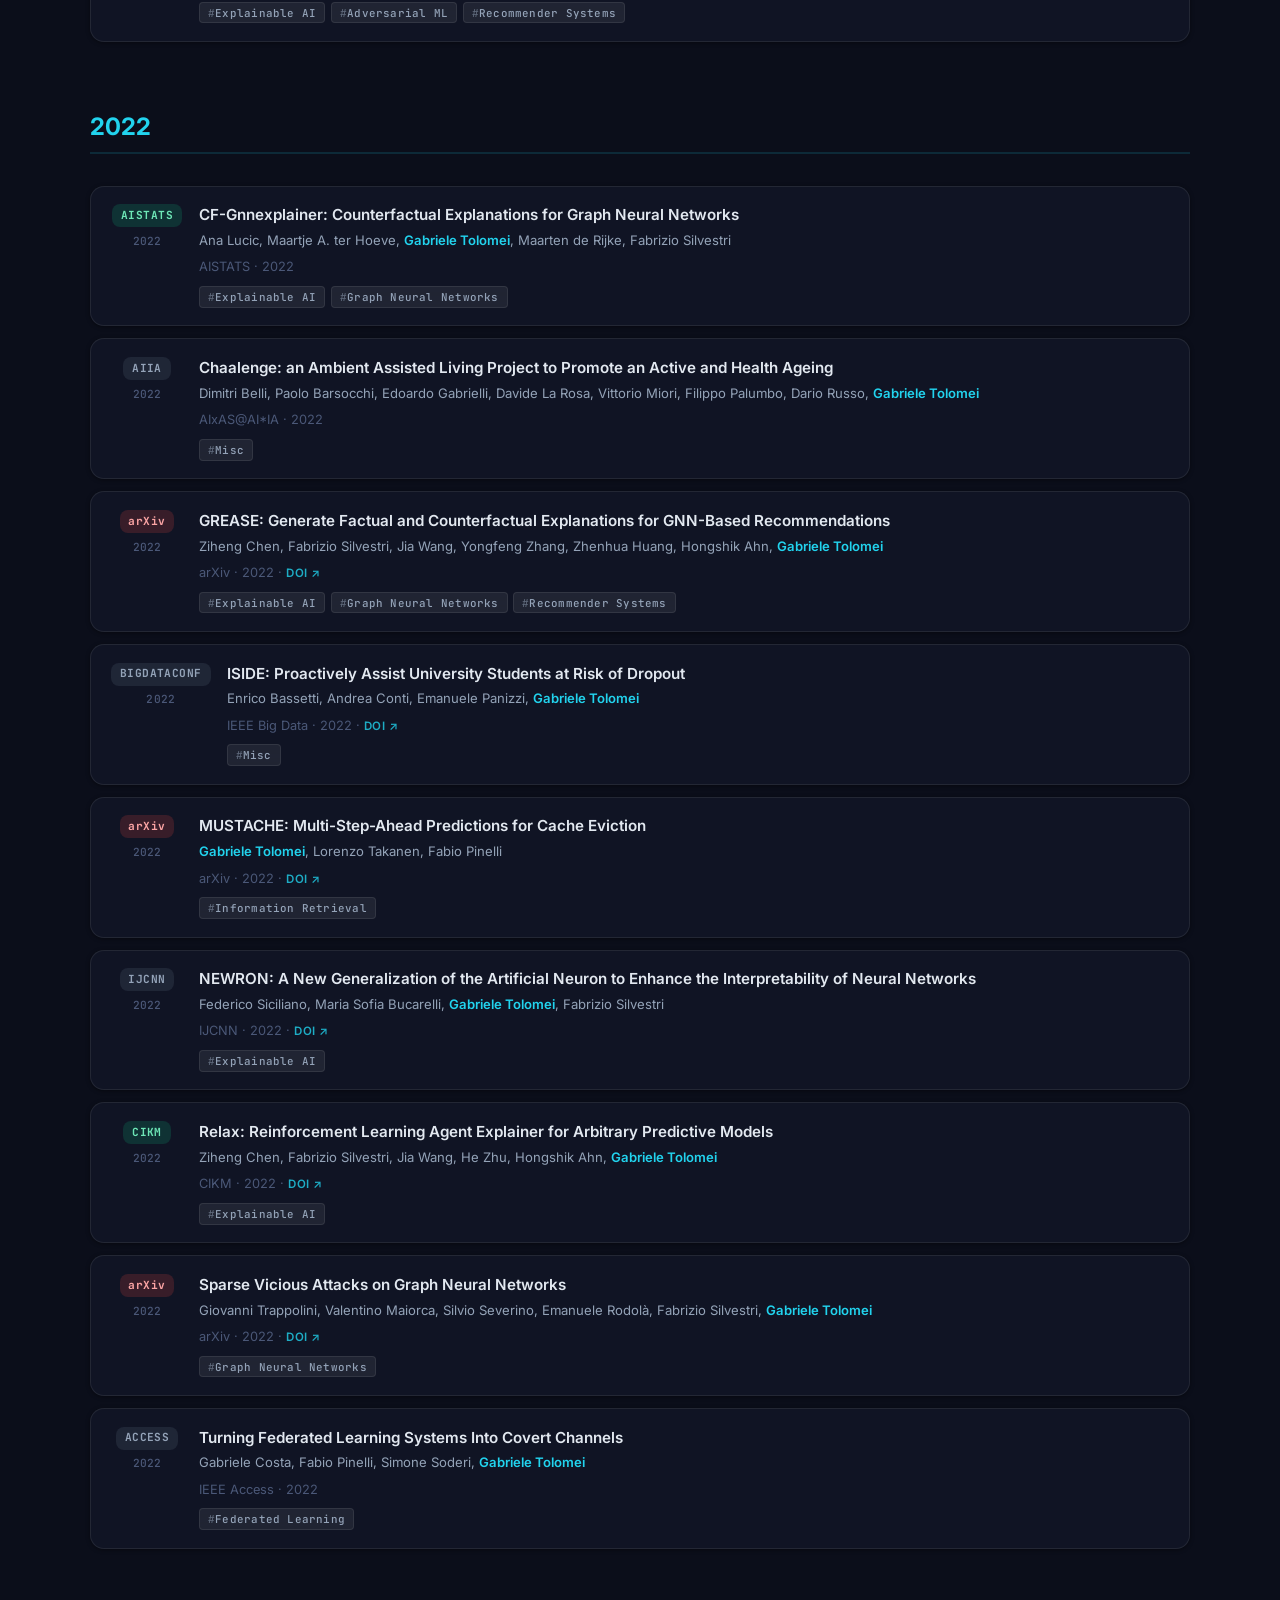
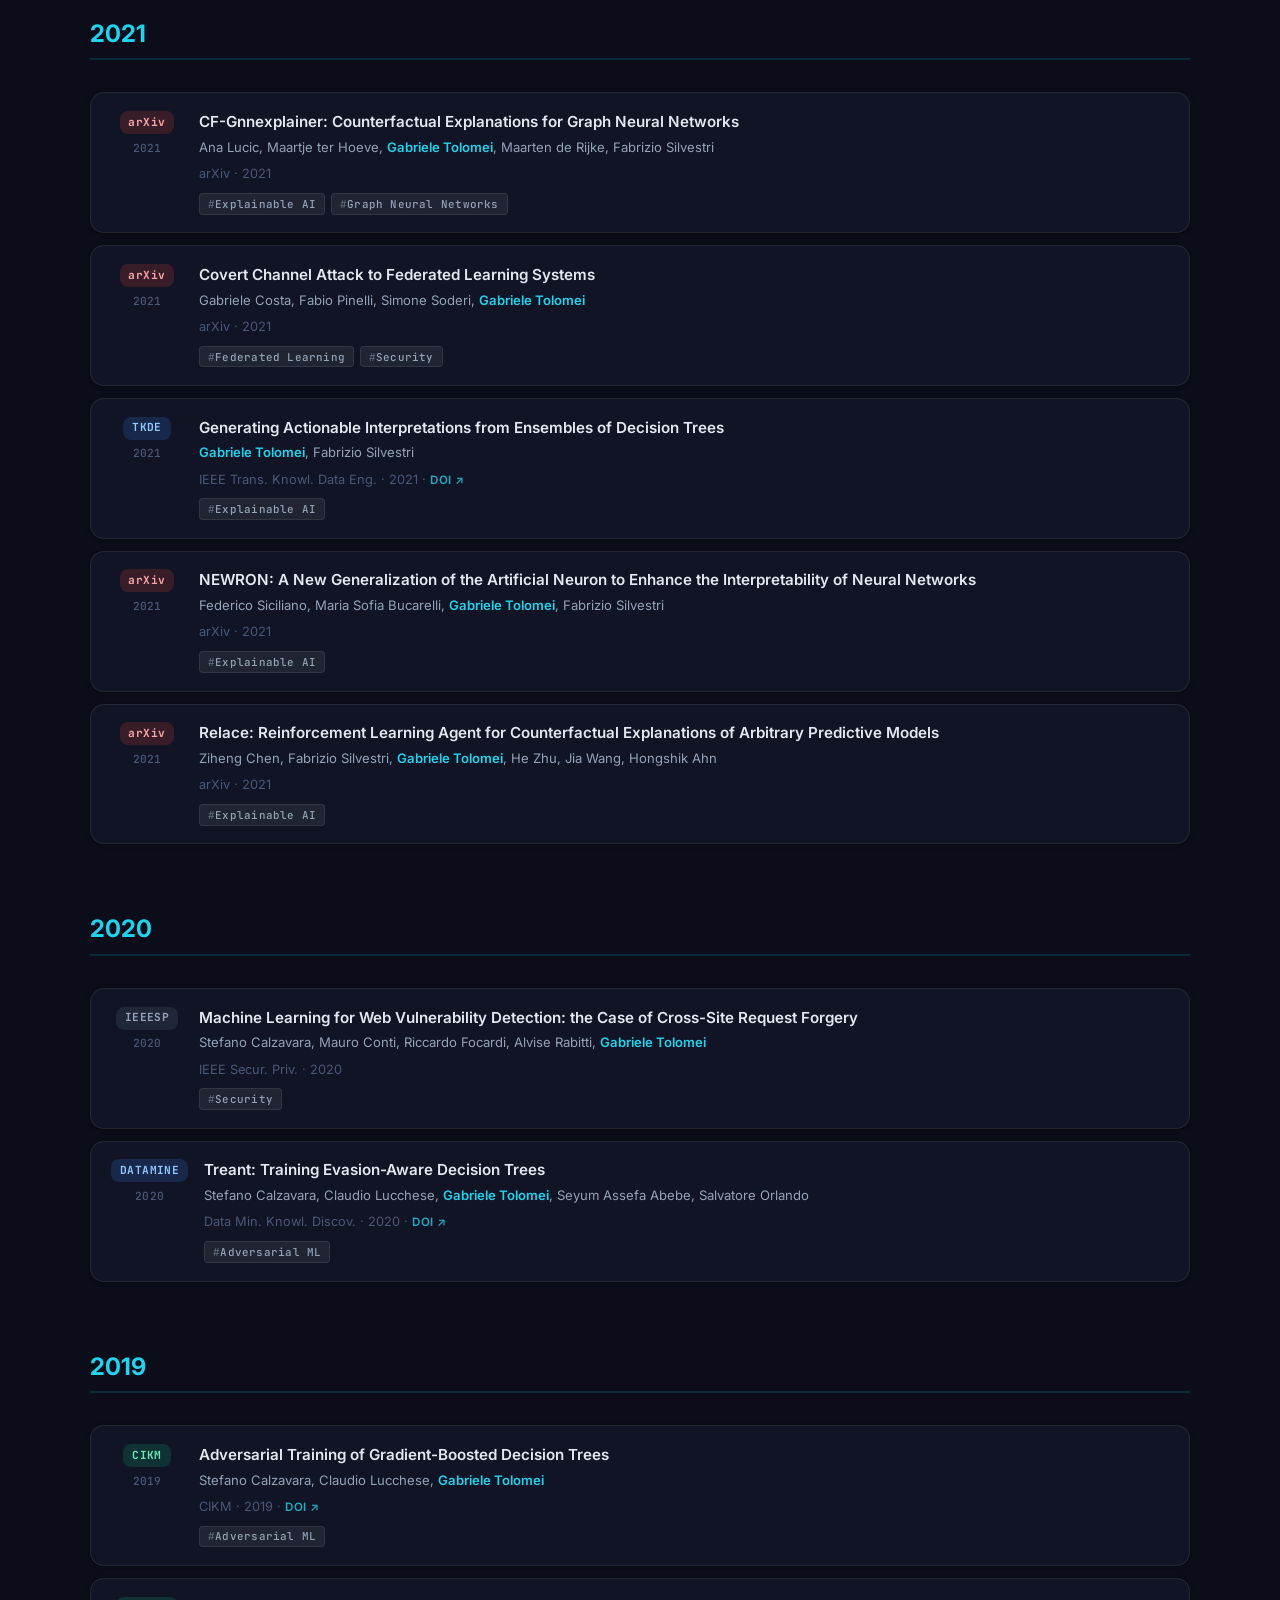
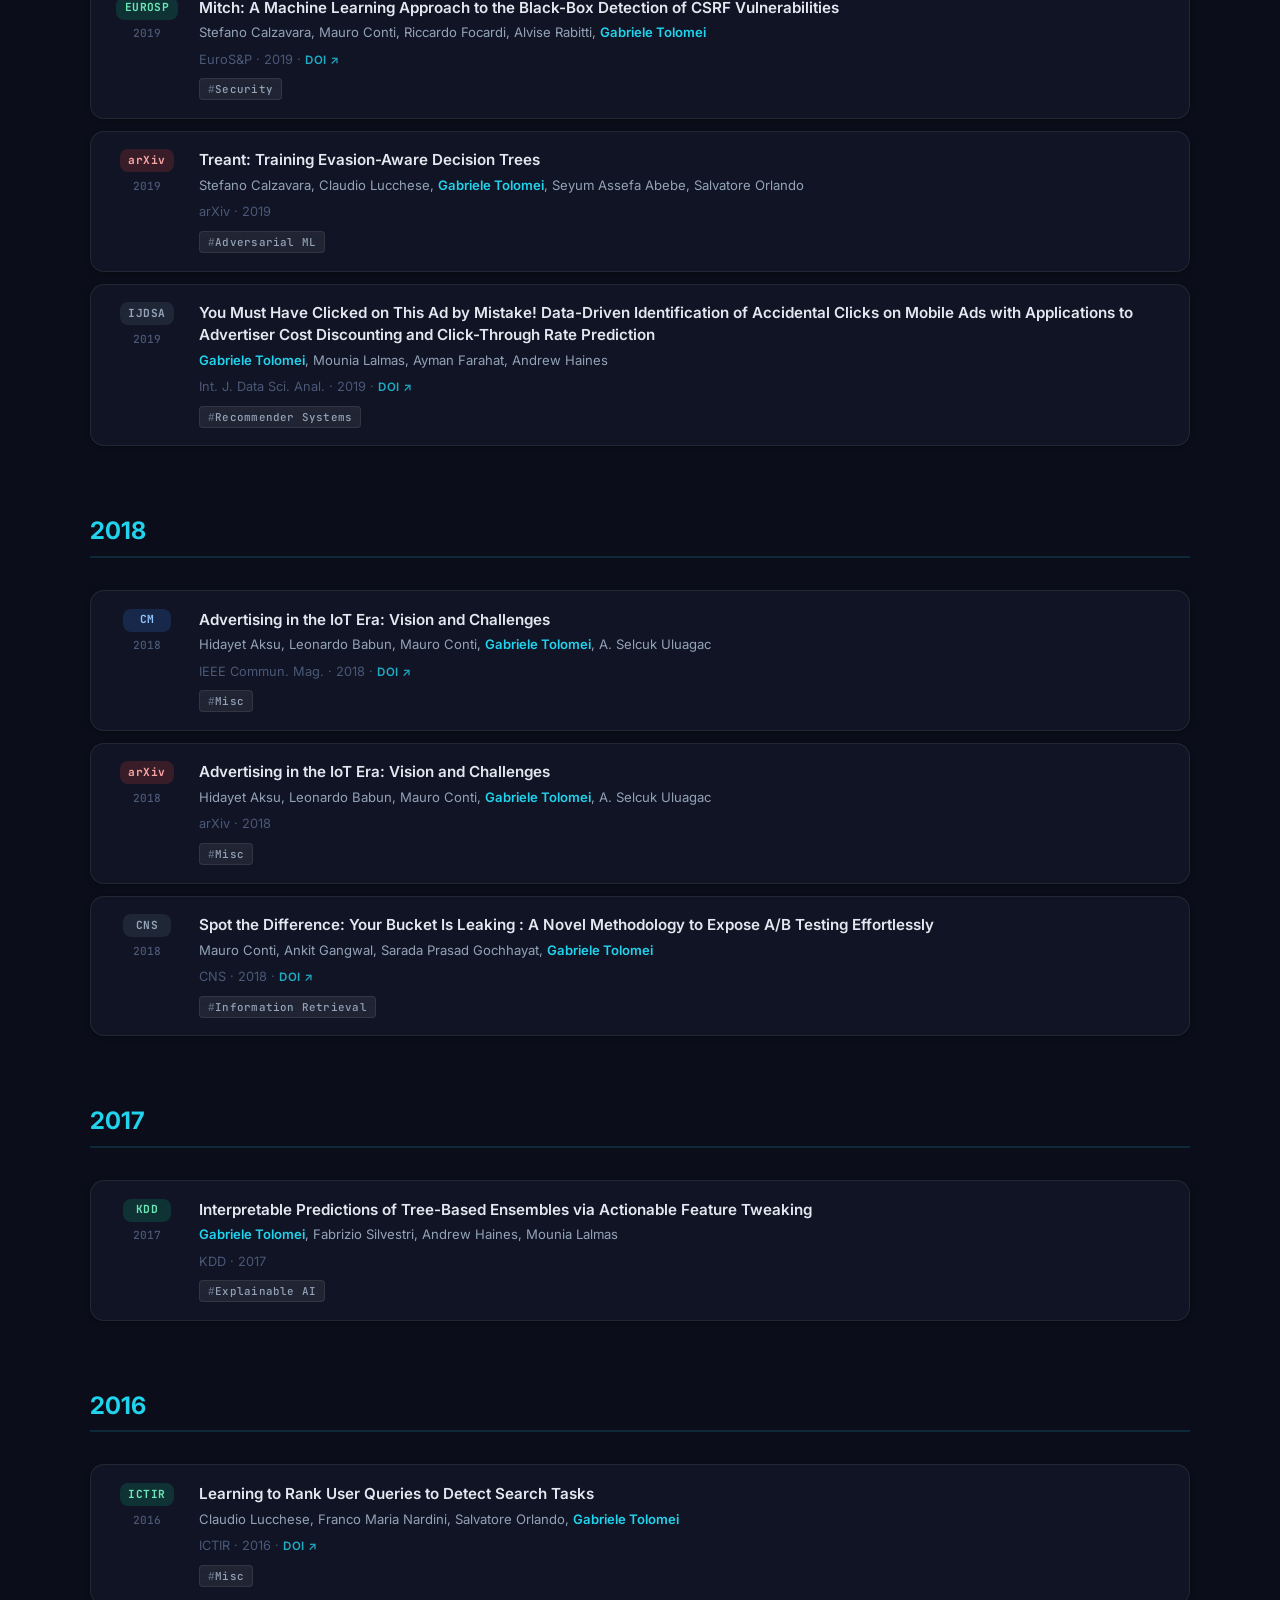
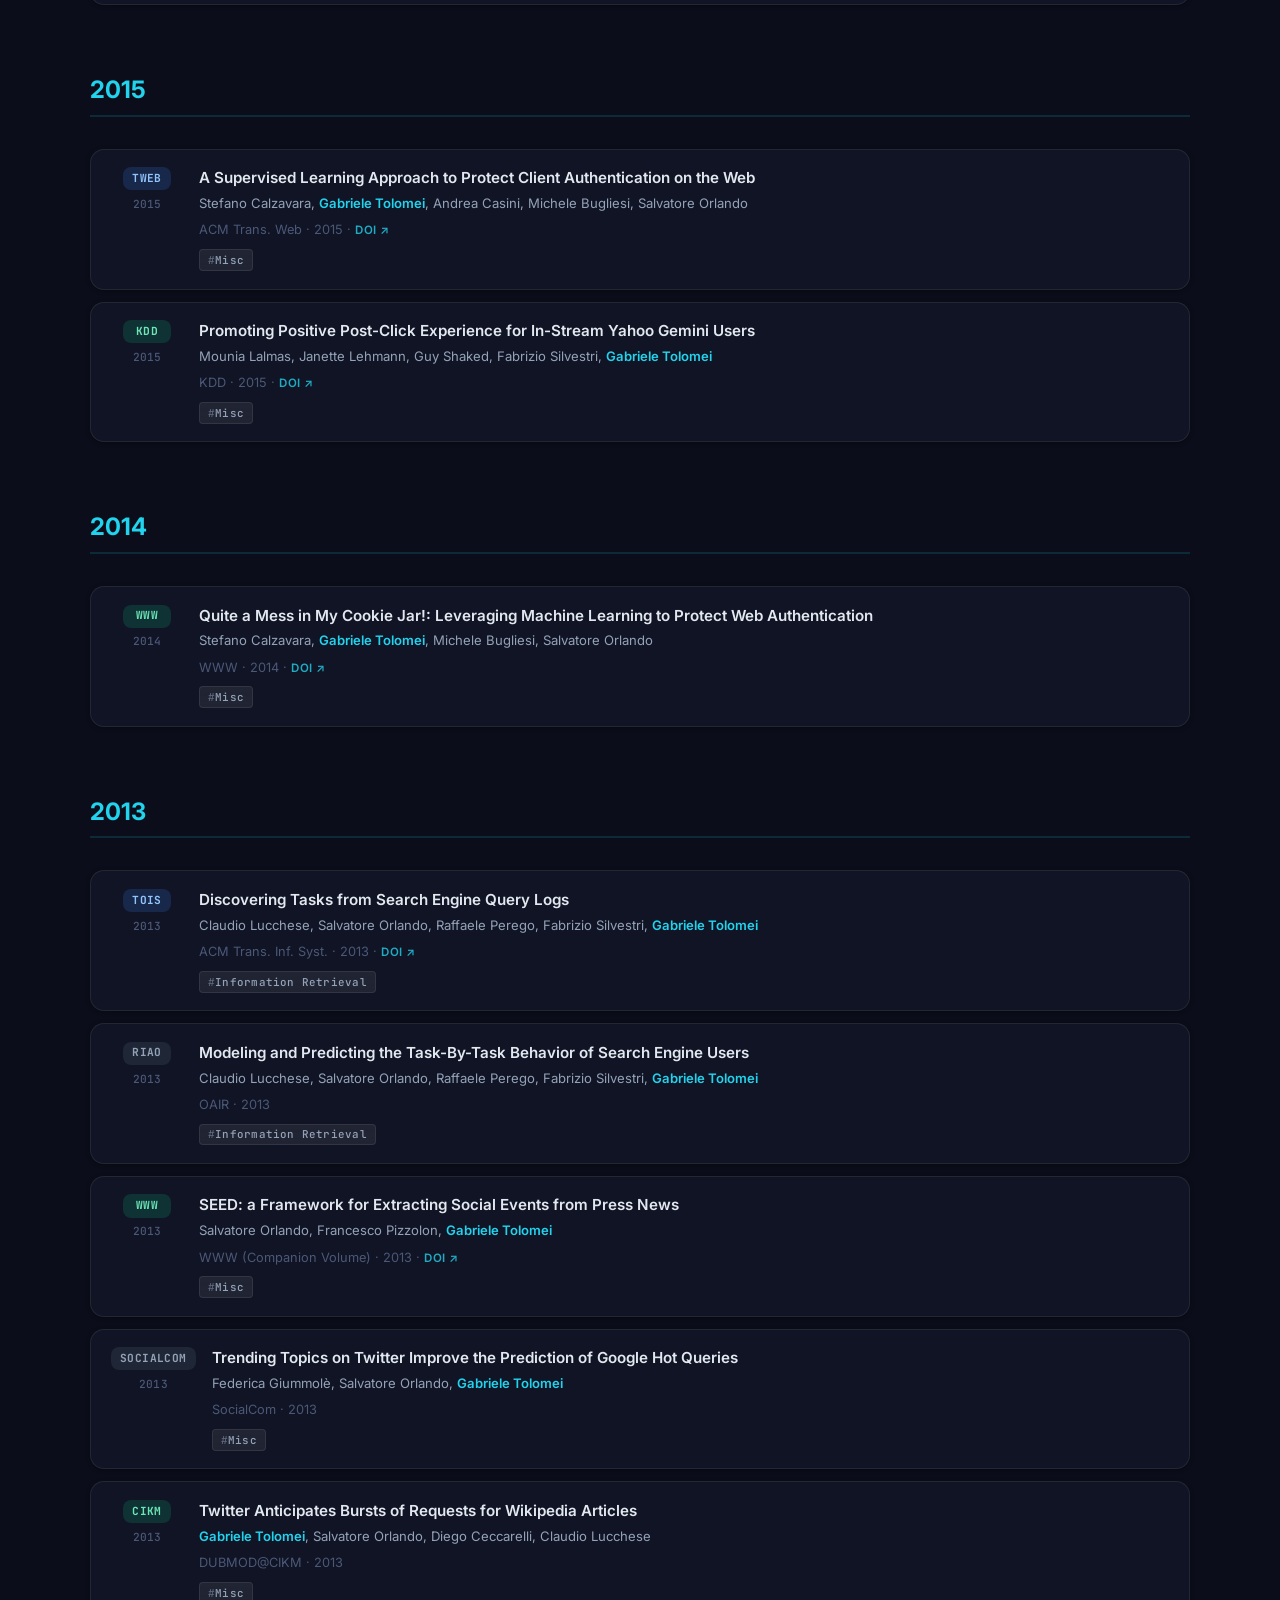
==== commit 16299cb6: "New index" ====
--- a/index.html
+++ b/index.html
@@ -50,7 +50,7 @@
   </script>
 
   <!-- Stylesheet ──────────────────────────────────────────────── -->
-  <link rel="stylesheet" href="assets/css/style.css">
+  <link rel="stylesheet" href="assets/css/style.css?v=1.0.1">
 
   <!-- Schema.org Person JSON-LD ───────────────────────────────── -->
   <script type="application/ld+json">
@@ -382,8 +382,7 @@
           Covers process management, memory, file systems, and concurrency.
         </p>
         <a class="teaching-link"
-           href="https://github.com/gtolomei/operating-systems"
-           target="_blank" rel="noopener">Course material on GitHub</a>
+           href="teaching/os.html">Course page</a>
       </div>
 
       <div class="teaching-card">
@@ -396,8 +395,7 @@
           and scalable ML pipelines.
         </p>
         <a class="teaching-link"
-           href="https://github.com/gtolomei/big-data-computing"
-           target="_blank" rel="noopener">Course material on GitHub</a>
+           href="teaching/bdc.html">Course page</a>
       </div>
 
     </div>
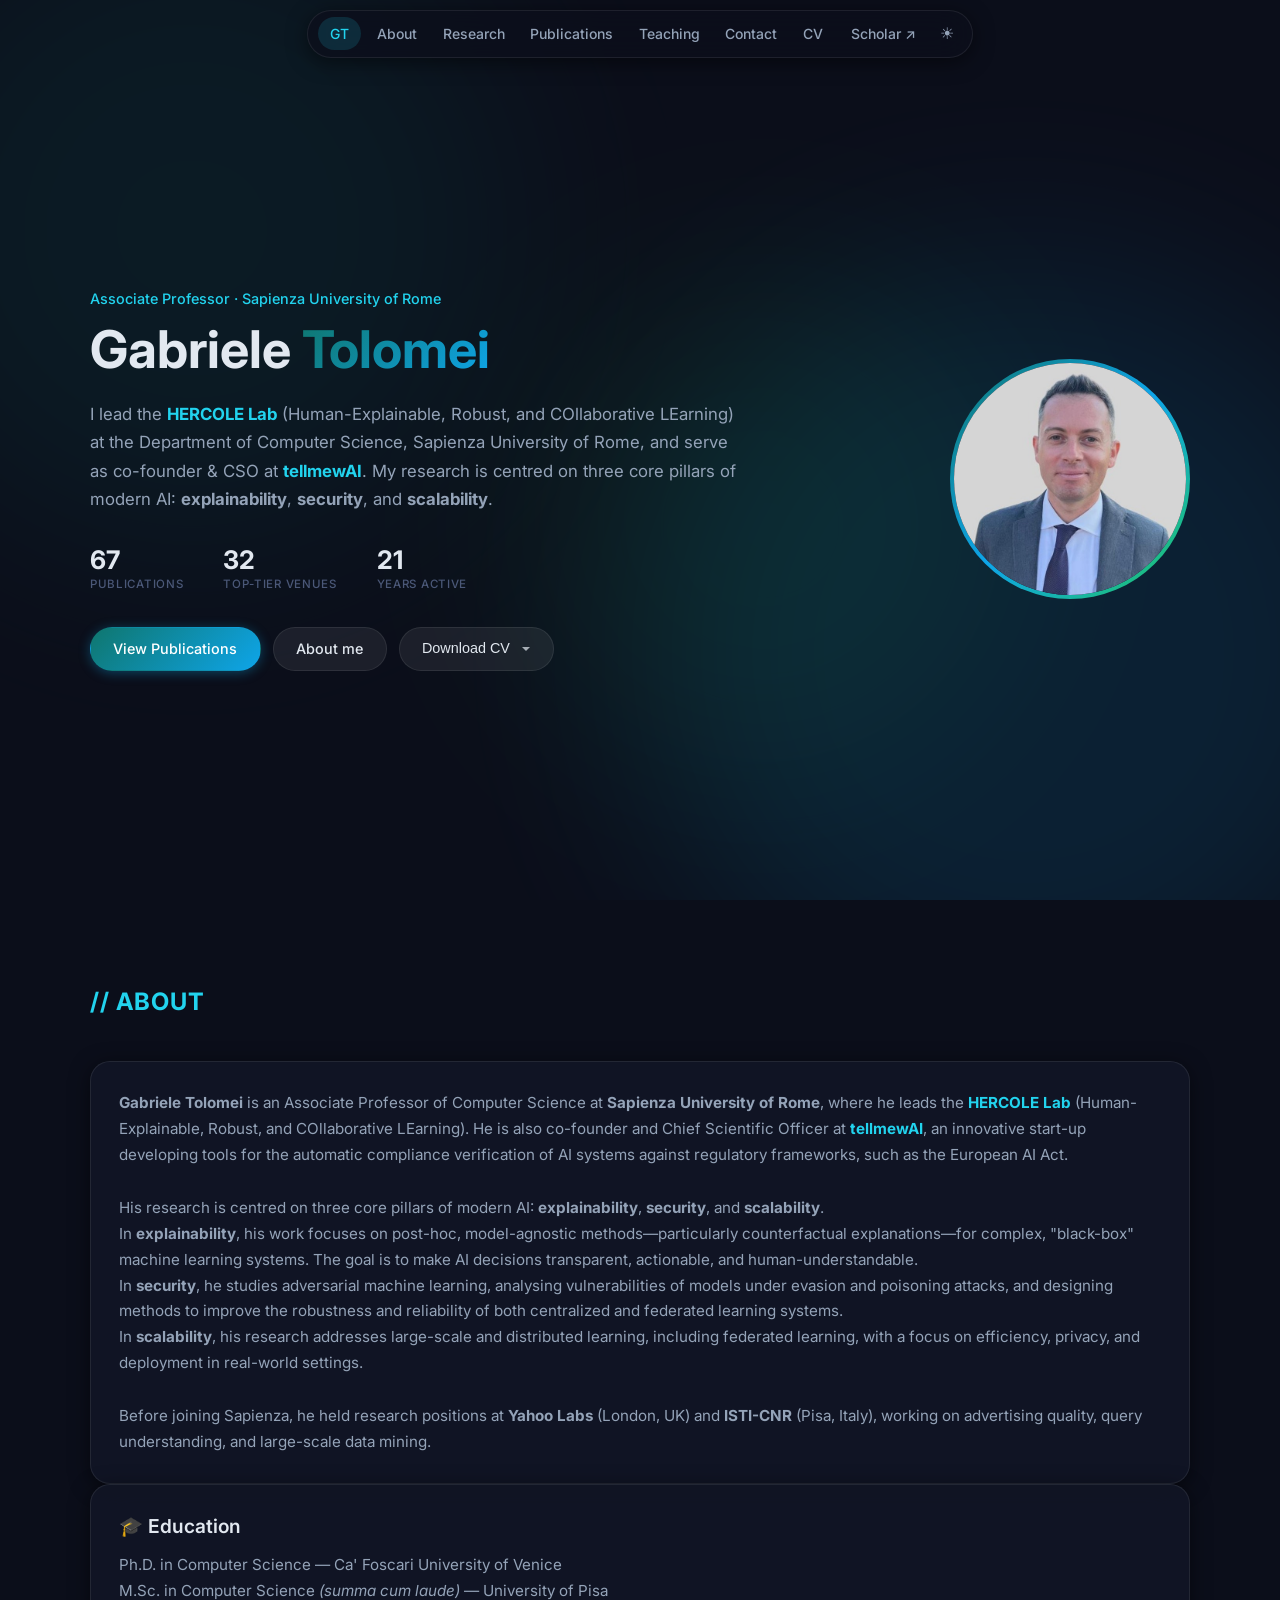
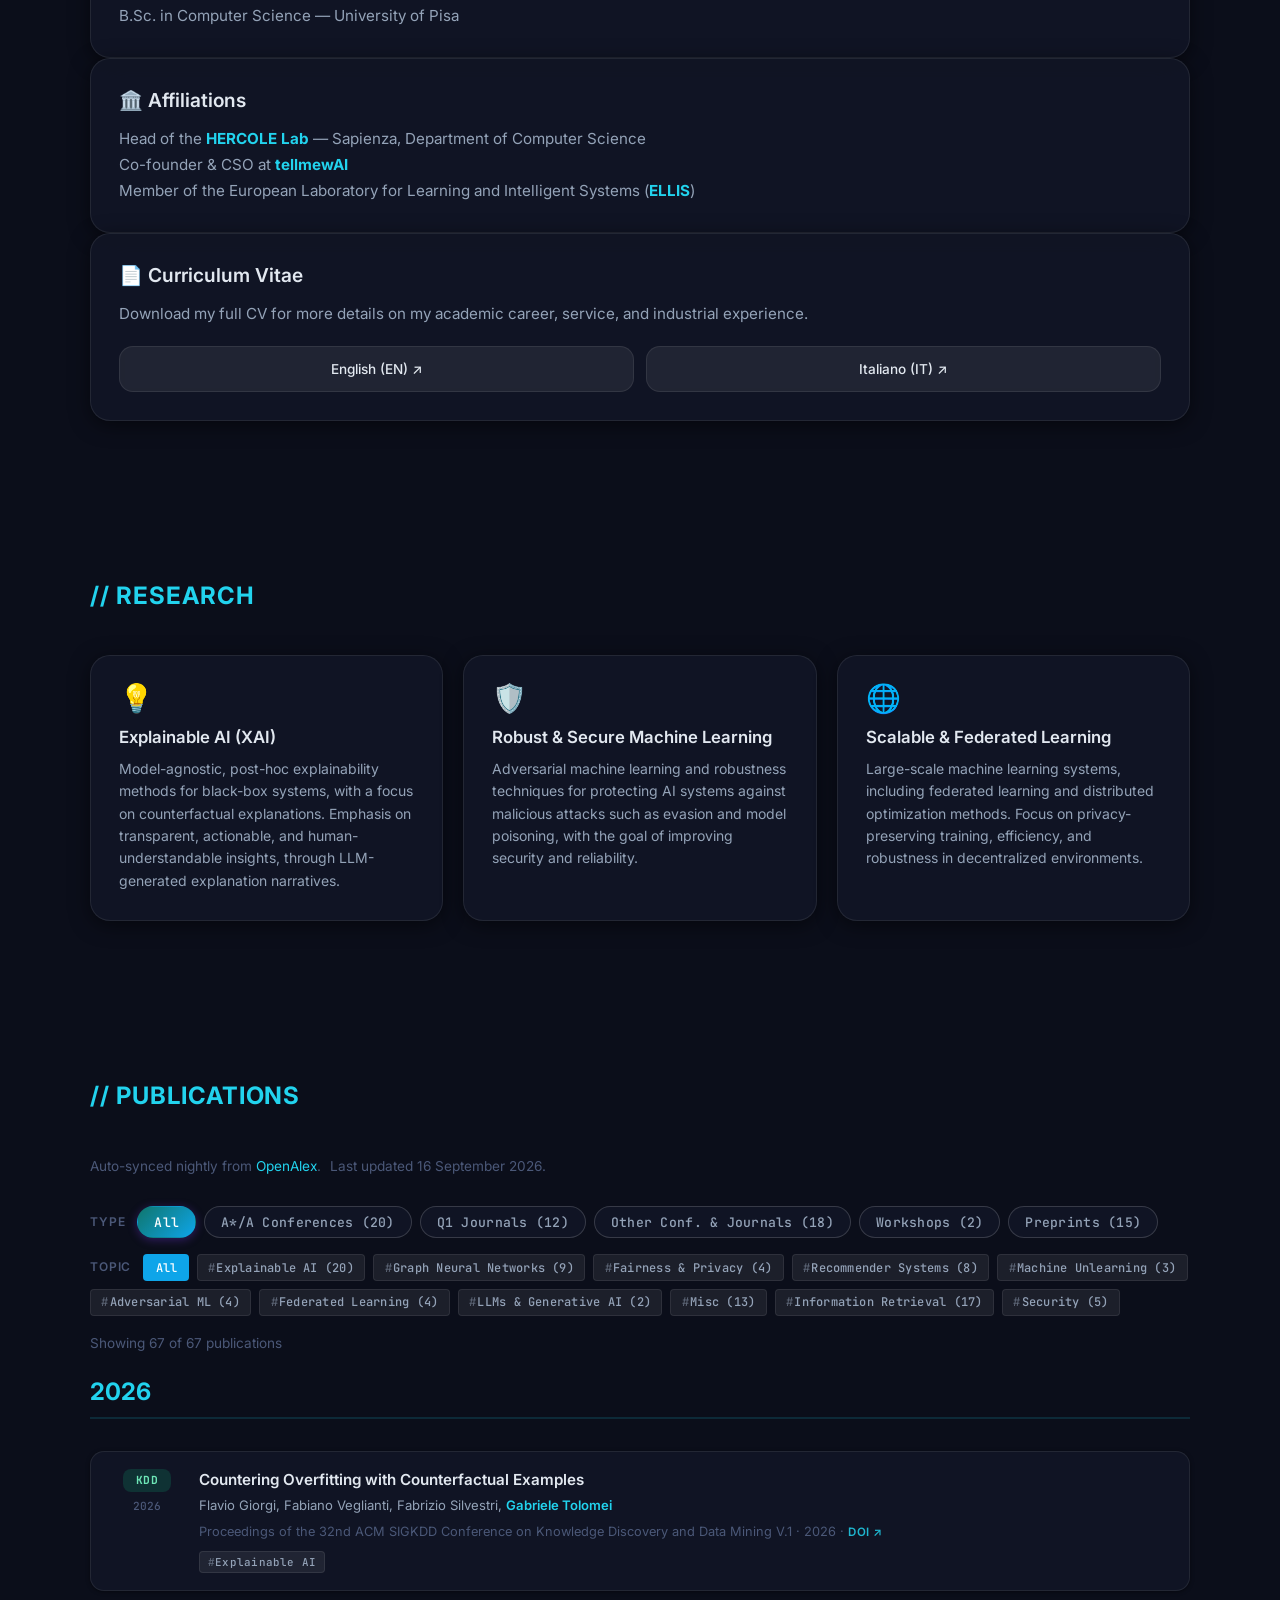
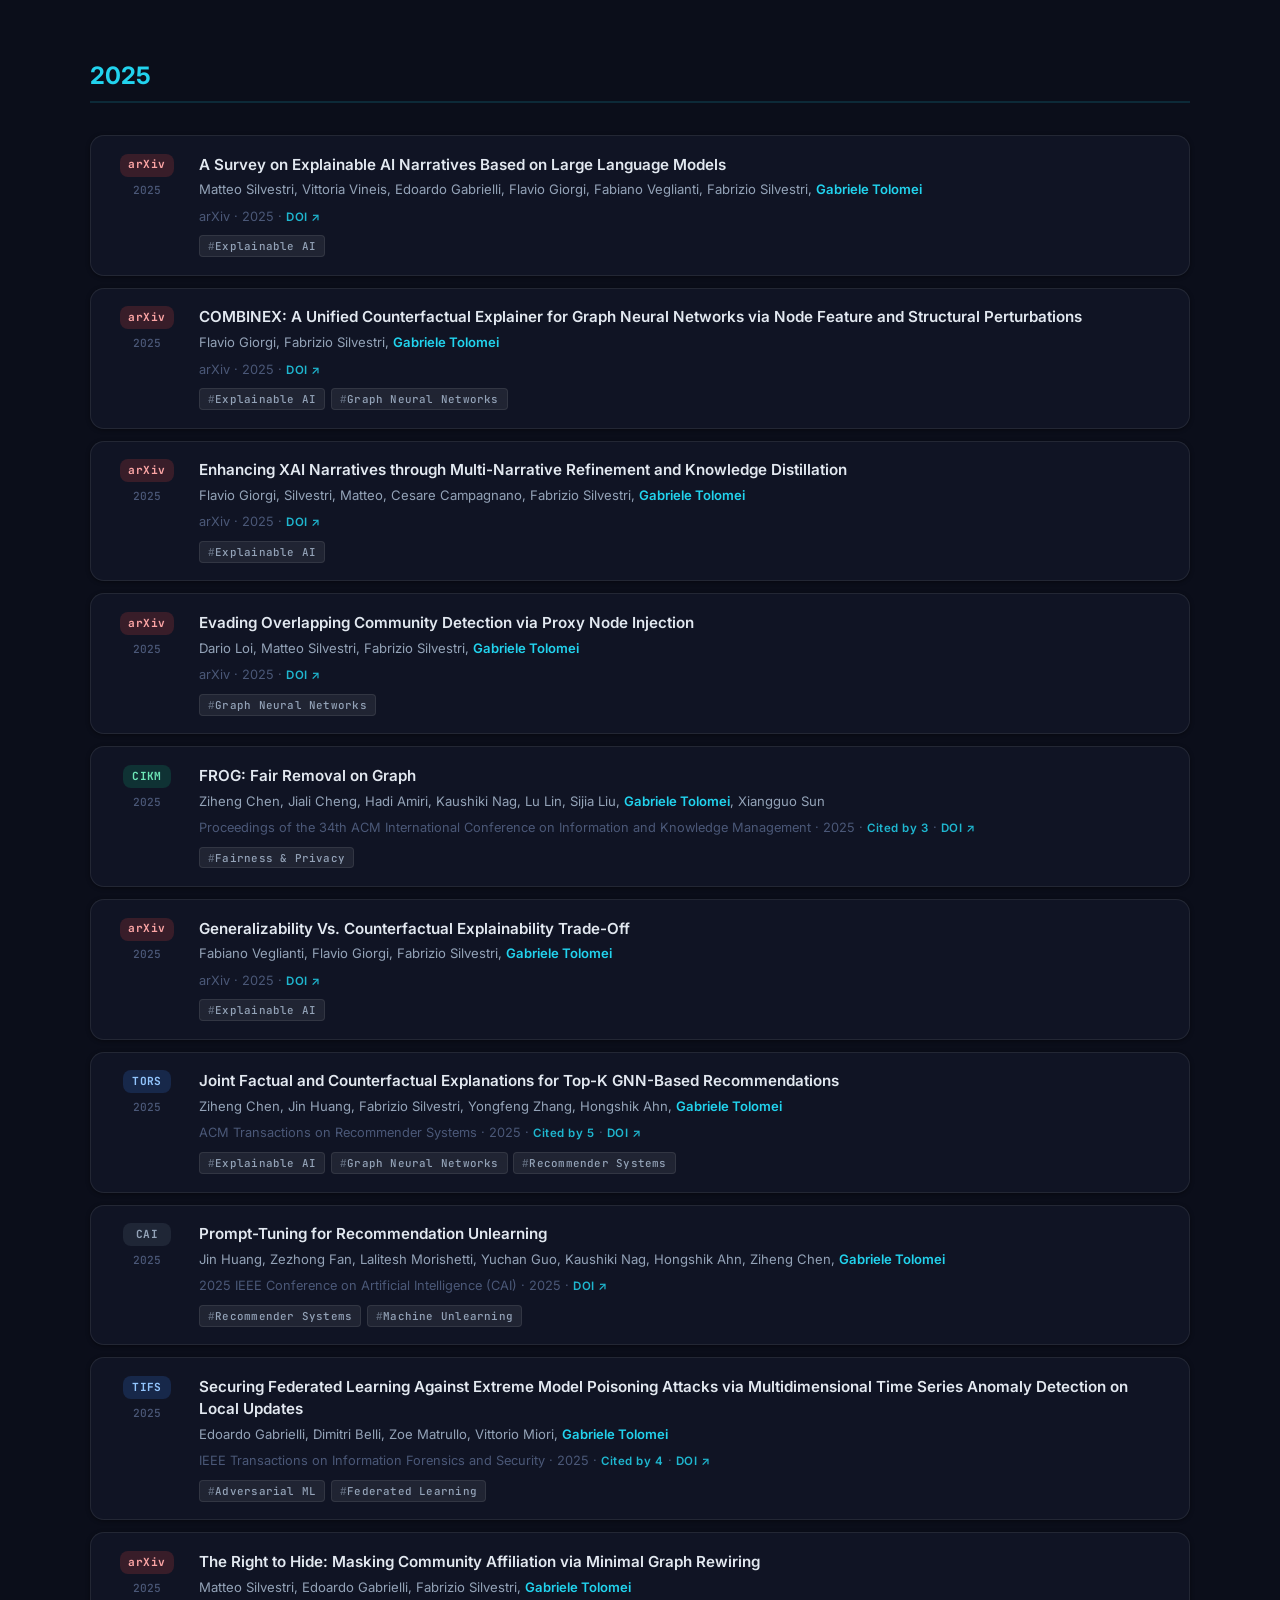
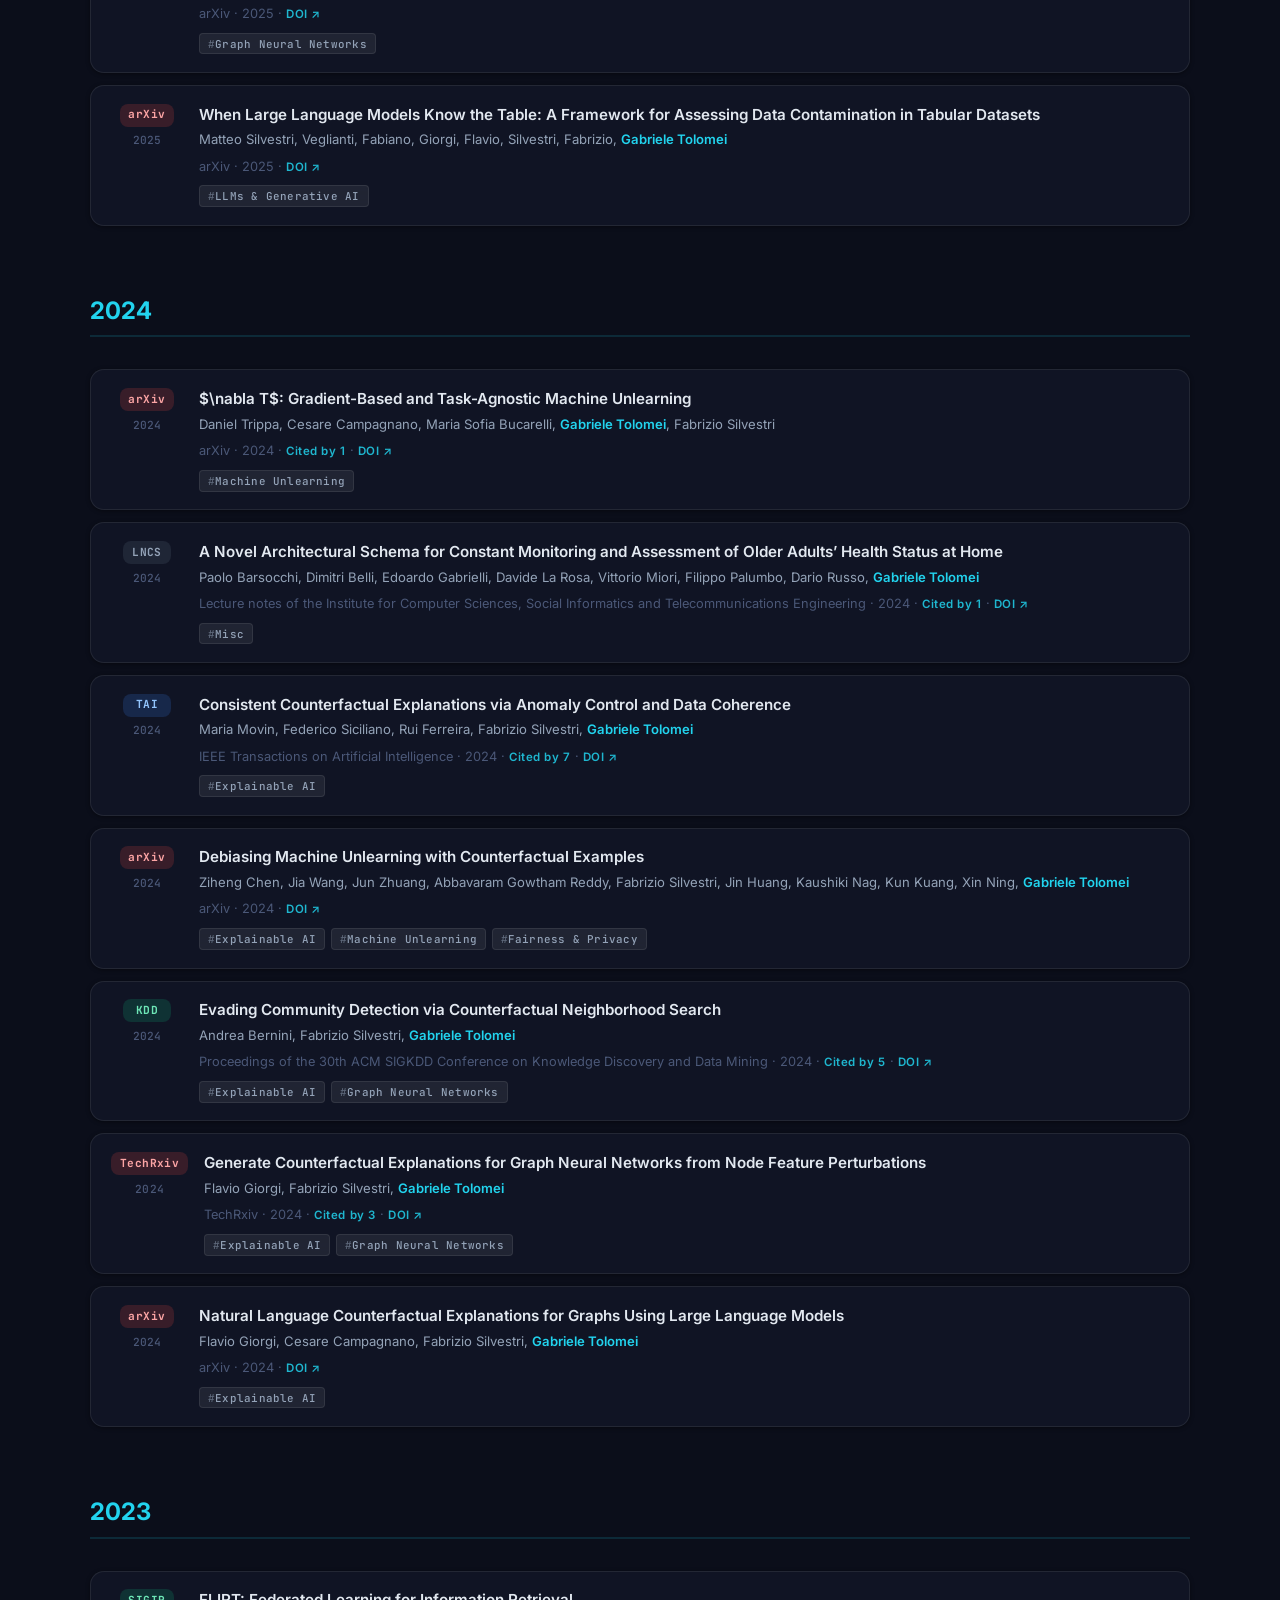
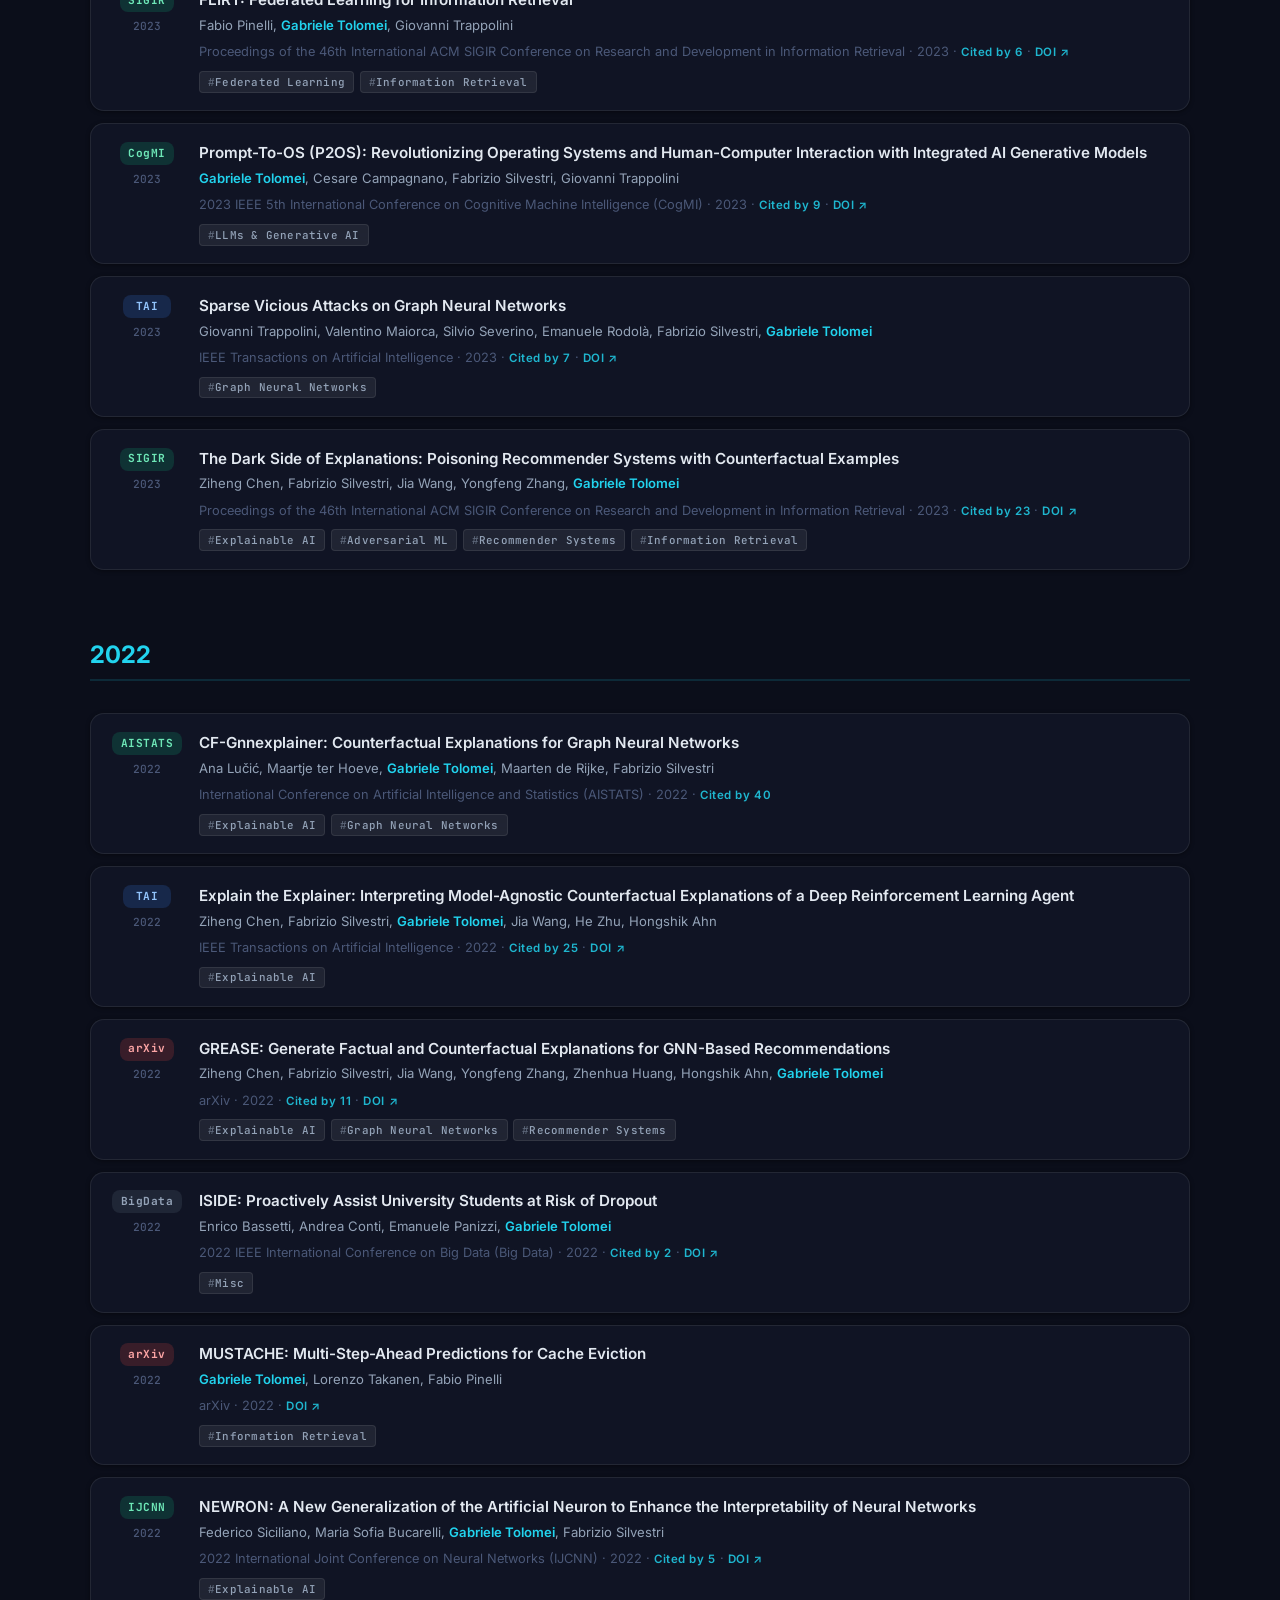
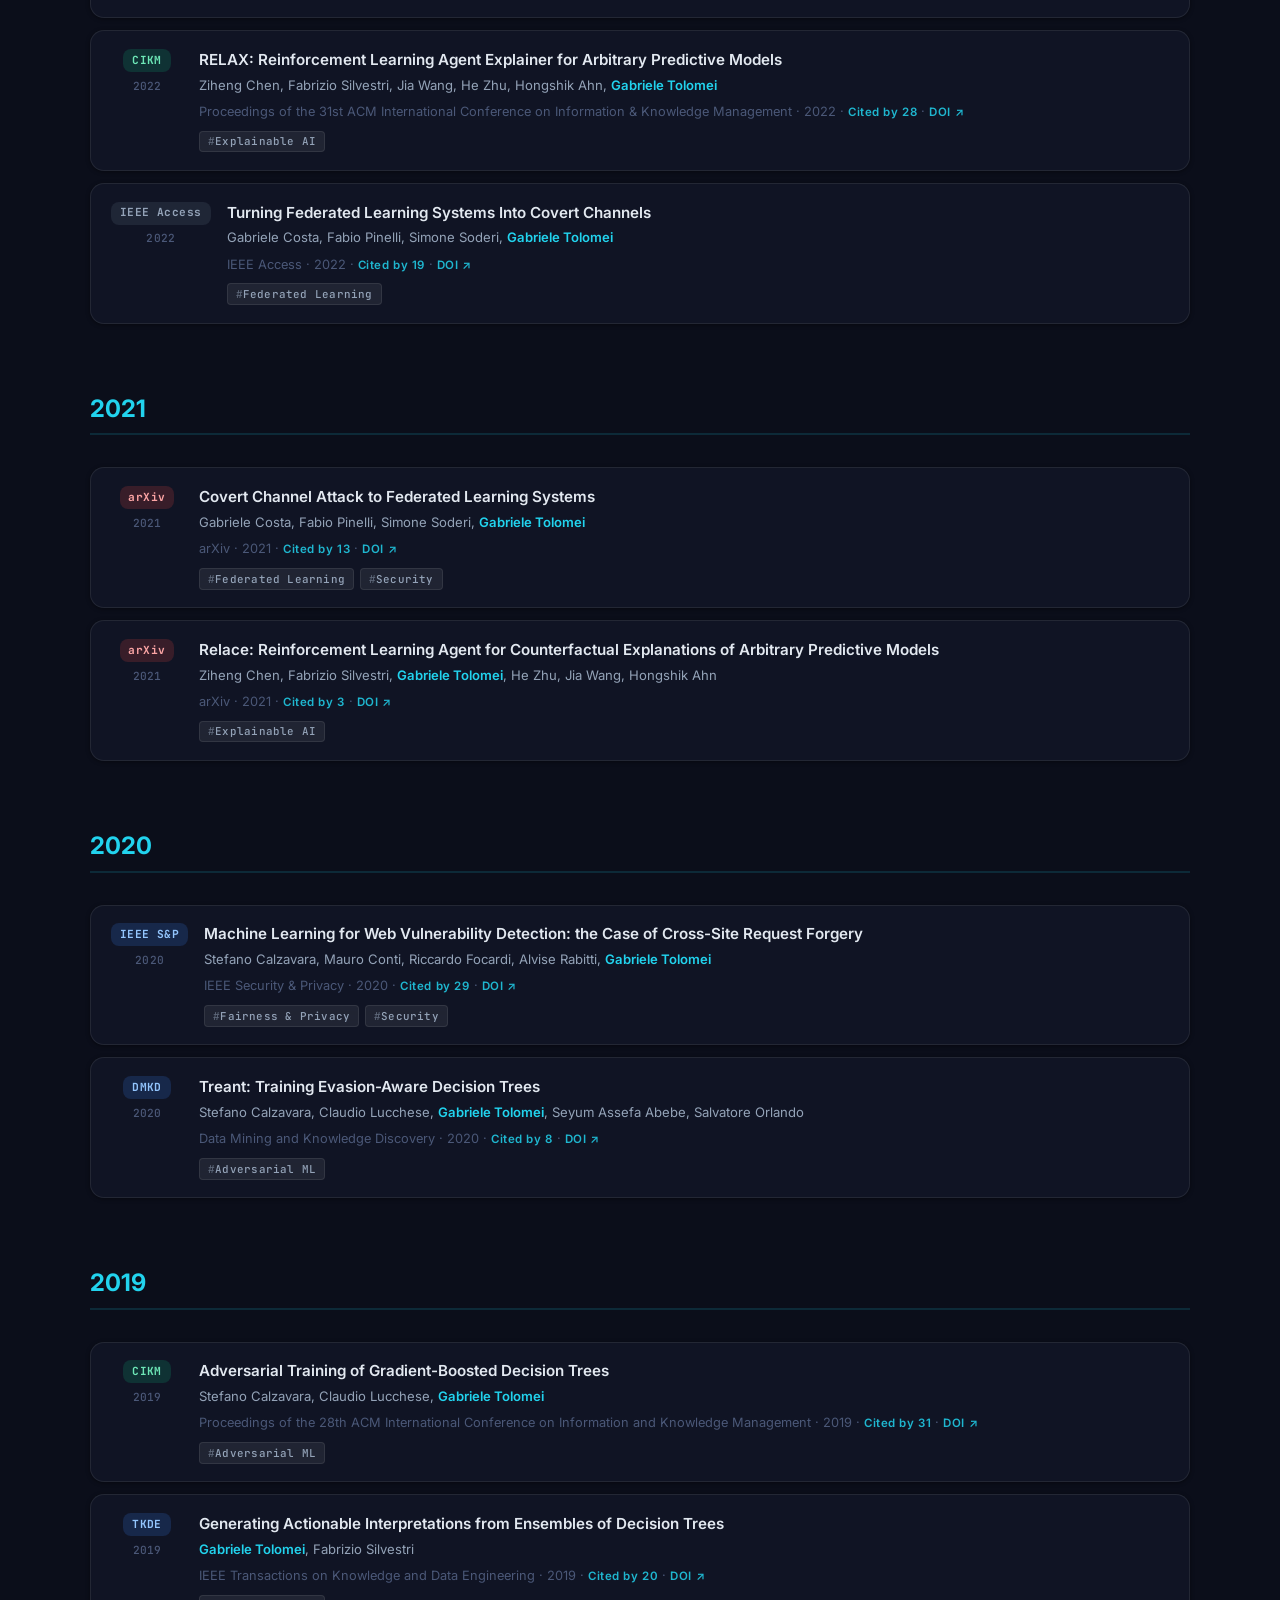
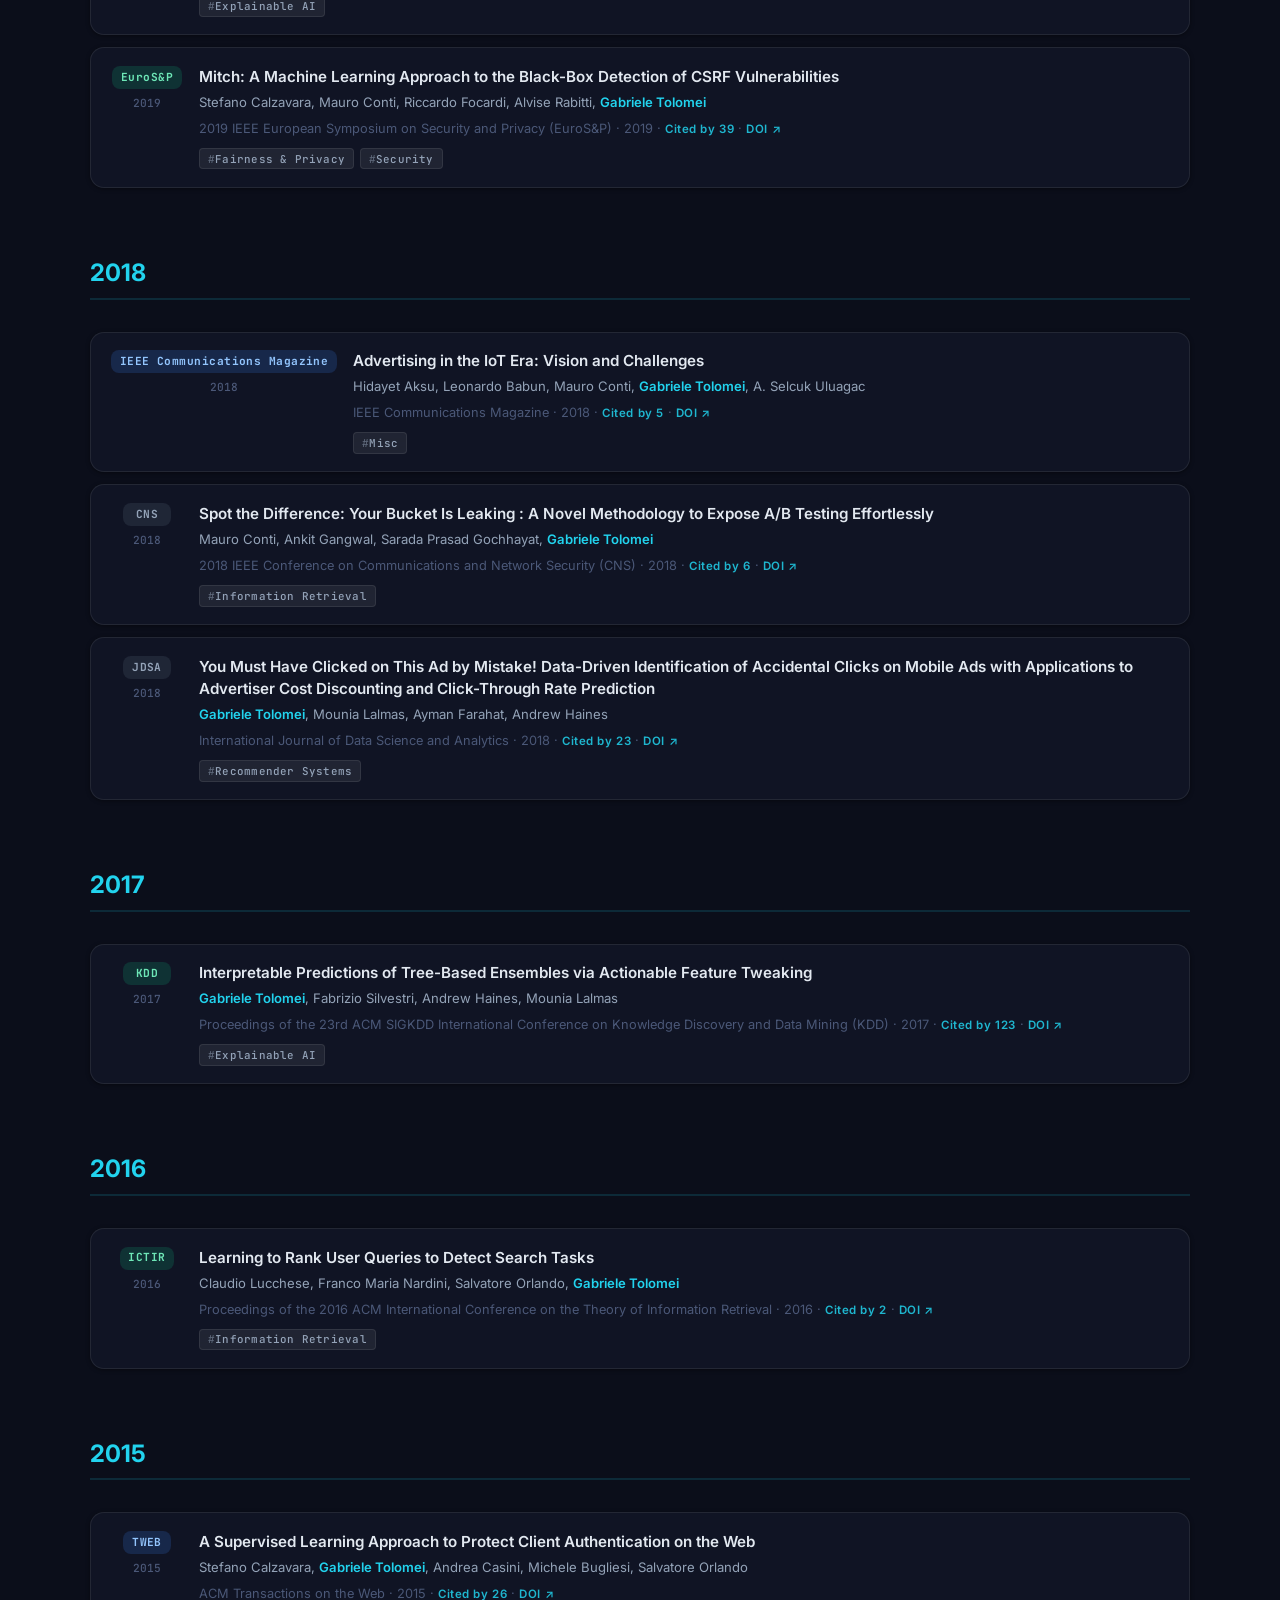
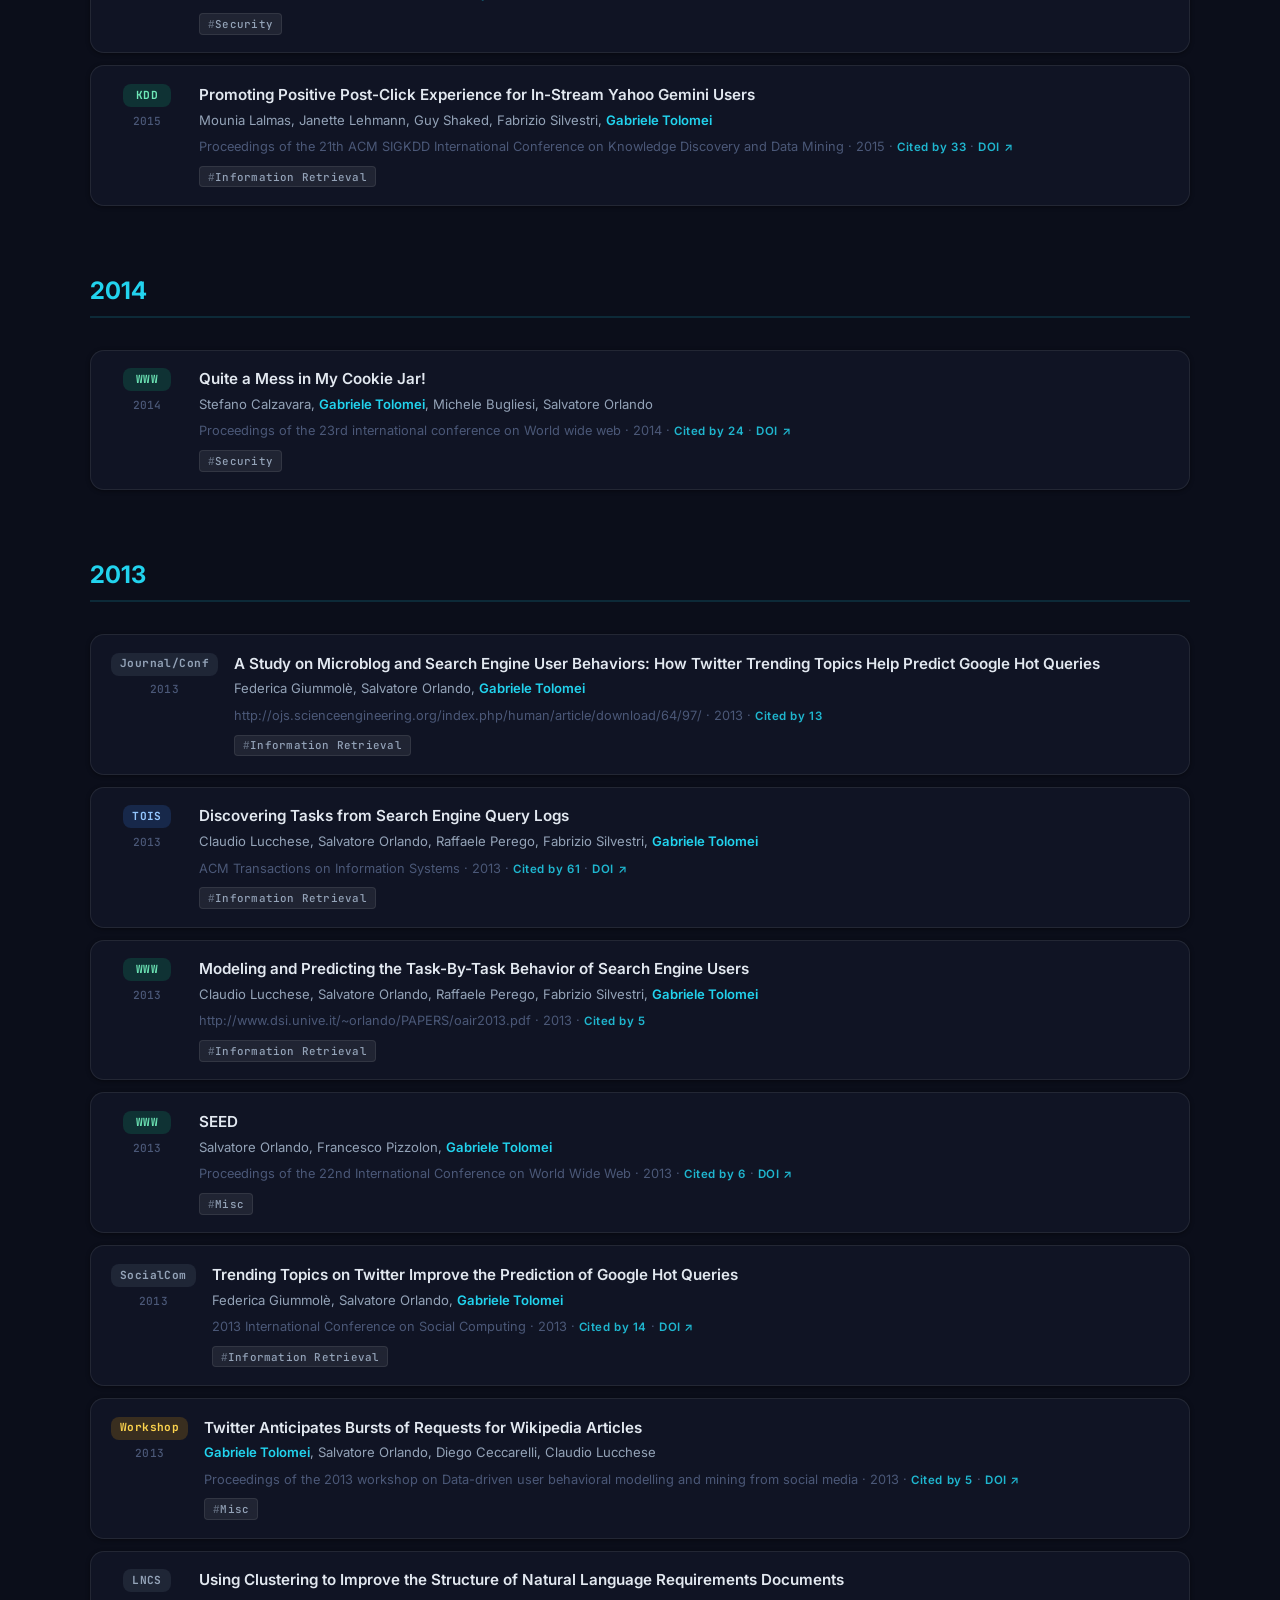
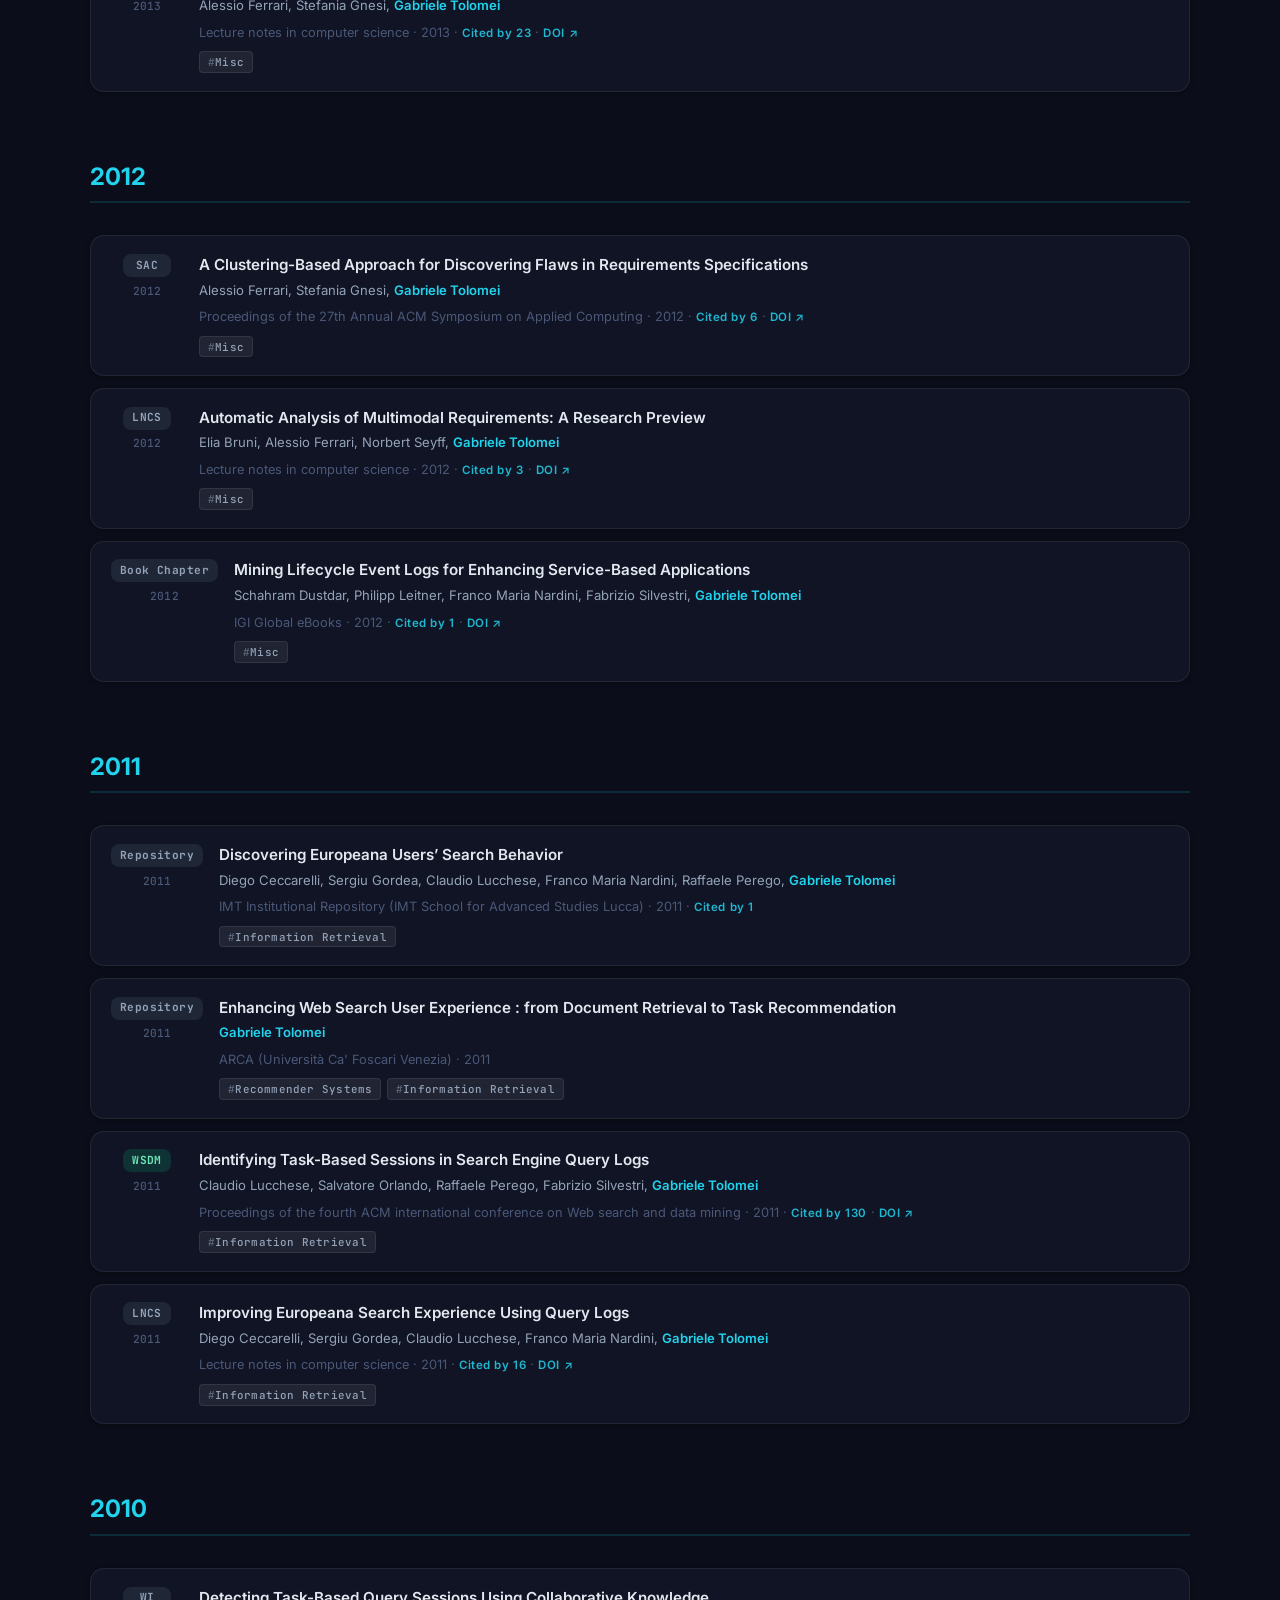
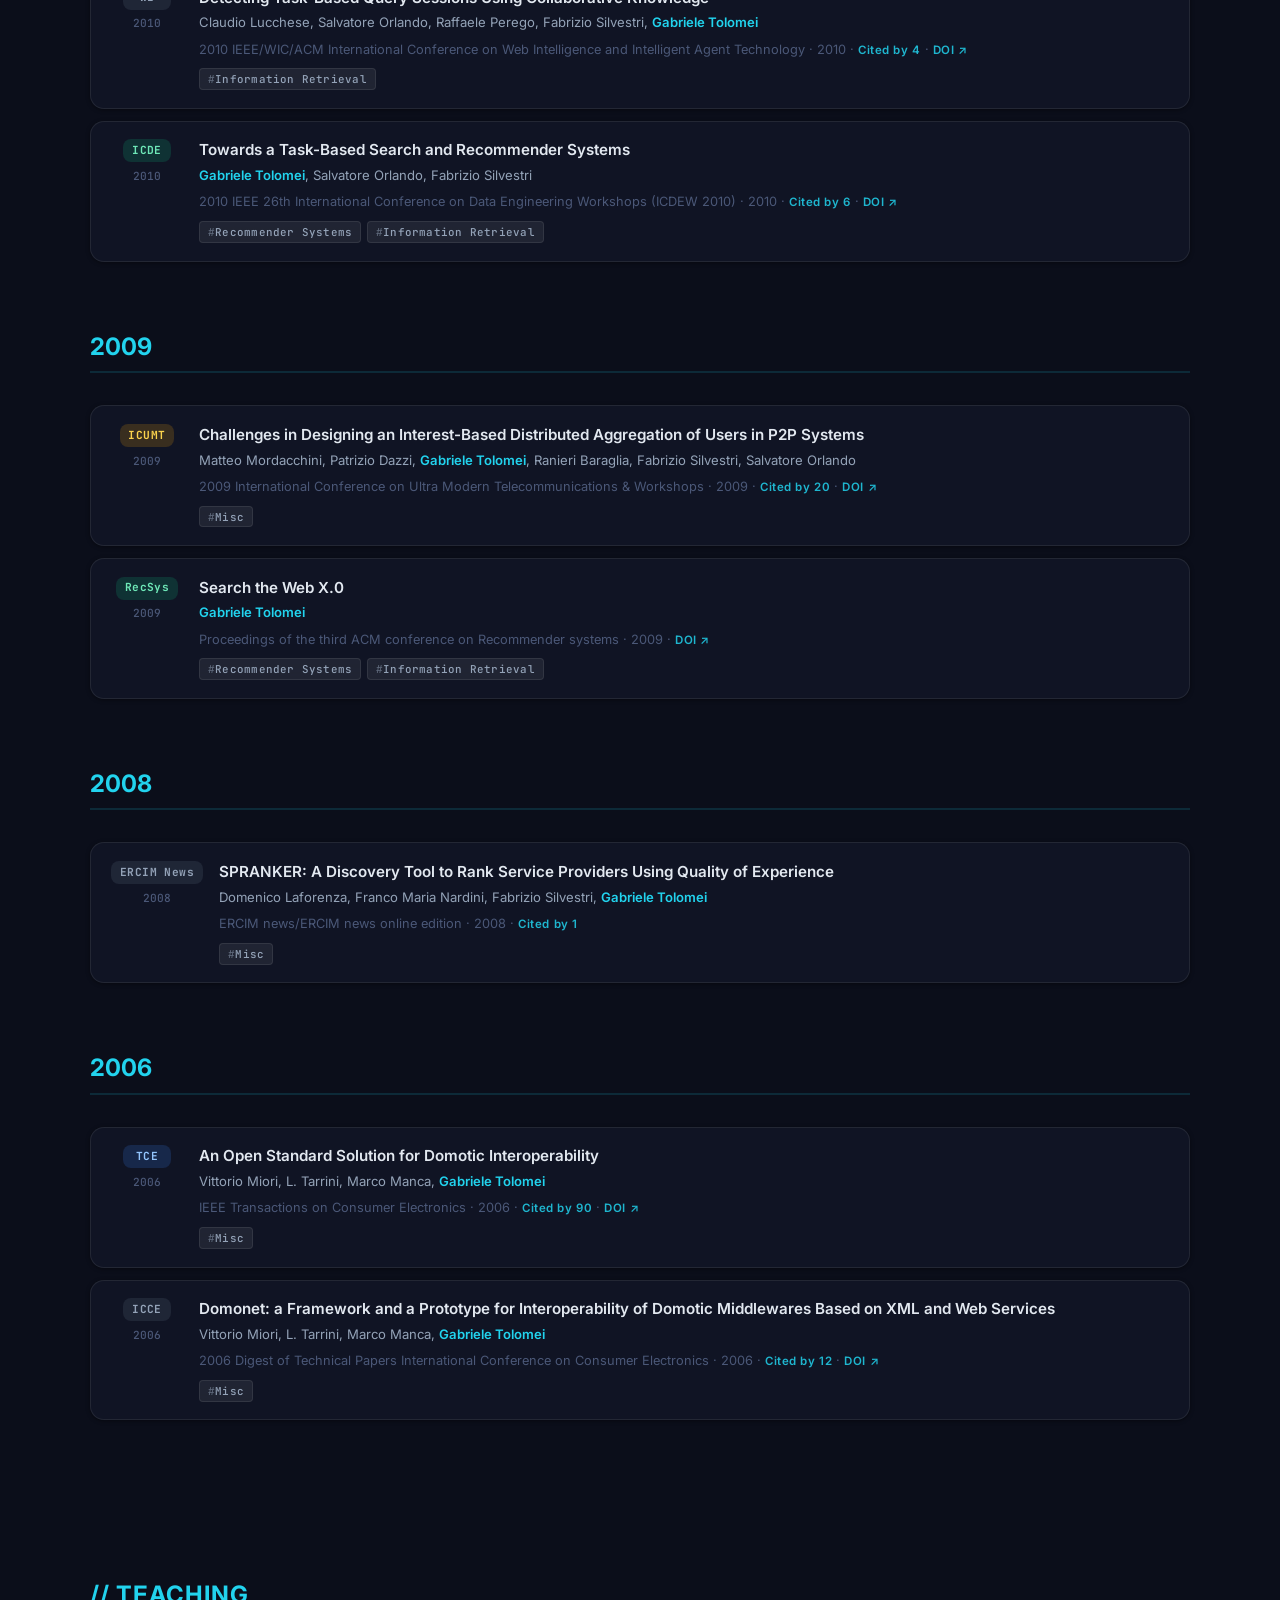
==== commit 58d6c0f2: "OS" ====
--- a/index.html
+++ b/index.html
@@ -329,7 +329,7 @@
 
     <p class="pub-meta">
       Auto-synced nightly from
-      <a href="https://dblp.org/pid/72/7456.html" target="_blank" rel="noopener">DBLP</a>.
+      <a href="https://openalex.org/" target="_blank" rel="noopener">OpenAlex</a>.
       <span id="pub-last-updated"></span>
     </p>
 
--- a/assets/css/style.css
+++ b/assets/css/style.css
@@ -862,7 +862,8 @@
   text-decoration: underline;
 }
 
-.pub-doi {
+.pub-doi,
+.pub-citations {
   display: inline-flex;
   align-items: center;
   gap: 0.2rem;
@@ -872,7 +873,7 @@
   /* text-transform: uppercase; */
   letter-spacing: 0.05em;
   transition: color var(--transition), opacity var(--transition);
-  opacity: 0.8;
+  opacity: 0.85;
 }
 .pub-doi:hover {
   opacity: 1;
@@ -1077,6 +1078,7 @@
 .text-muted  { color: var(--text-muted); }
 .text-subtle { color: var(--text-subtle); }
 .text-accent { color: var(--accent); }
+.text-mono {font-family: var(--font-mono); }
 
 /* ============================================================
    RESPONSIVE
@@ -1141,4 +1143,161 @@
 
   .research-grid { grid-template-columns: 1fr; }
   .teaching-grid { grid-template-columns: 1fr; }
-}
+
+  .lecture-table thead { display: none; }
+  .lecture-table, .lecture-table tbody, .lecture-table tr, .lecture-table td {
+    display: block;
+    width: 100%;
+  }
+  .lecture-table tr {
+    padding: 0.85rem 1rem;
+  }
+  .lecture-table td {
+    padding: 0.15rem 0;
+    border: none;
+  }
+  .lecture-table td::before {
+    content: attr(data-label);
+    display: inline-block;
+    min-width: 5rem;
+    font-family: var(--font-mono);
+    font-size: 0.7rem;
+    color: var(--text-subtle);
+    text-transform: uppercase;
+    letter-spacing: 0.03em;
+  }
+}
+
+/* ============================================================
+   LECTURE SCHEDULE (Teaching sub-pages)
+   ============================================================ */
+.lecture-week {
+  font-family: var(--font-mono);
+  font-size: 0.75rem;
+  font-weight: 600;
+  letter-spacing: 0.05em;
+  text-transform: uppercase;
+  color: var(--accent);
+  margin: 2rem 0 0.75rem;
+}
+.lecture-week:first-of-type { margin-top: 0; }
+
+/* ============================================================
+   MATERIALE DIDATTICO (lecture parts + cards)
+   ============================================================ */
+.materiale-part { margin-top: 2.75rem; }
+.materiale-part:first-of-type { margin-top: 0; }
+
+.materiale-part-title {
+  font-family: var(--font-mono);
+  font-size: 1.375rem;
+  font-weight: 700;
+  letter-spacing: 0.02em;
+  text-transform: uppercase;
+  color: var(--accent);
+  margin-bottom: 1.25rem;
+}
+
+.lecture-cards {
+  display: flex;
+  flex-direction: column;
+  gap: 0.85rem;
+}
+
+.lecture-card {
+  background: var(--bg-card);
+  backdrop-filter: var(--blur);
+  -webkit-backdrop-filter: var(--blur);
+  border: 1px solid var(--border);
+  border-radius: var(--radius-md);
+  box-shadow: var(--shadow-sm);
+  padding: 1.1rem 1.25rem;
+  transition: box-shadow var(--transition), transform var(--transition-fast), border-color var(--transition);
+}
+.lecture-card:hover {
+  box-shadow: var(--shadow);
+  transform: translateY(-1px);
+  border-color: var(--border-strong);
+}
+.lecture-card.lecture-card--break {
+  background: var(--bg-chip);
+  box-shadow: none;
+  opacity: 0.85;
+}
+
+.lecture-card-head {
+  display: flex;
+  justify-content: space-between;
+  align-items: flex-start;
+  gap: 12px;
+  margin-bottom: 0.6rem;
+}
+
+.lecture-card-id {
+  font-family: var(--font-mono);
+  font-weight: 600;
+  font-size: 1rem;
+  color: var(--accent);
+}
+
+.lecture-card-date {
+  display: inline-flex;
+  align-items: center;
+  gap: 5px;
+  font-family: var(--font-mono);
+  font-size: 0.75rem;
+  color: var(--text-subtle);
+  white-space: nowrap;
+  padding-top: 0.15rem;
+}
+
+.lecture-card-desc {
+  font-size: 0.88rem;
+  line-height: 1.6;
+  color: var(--text-muted);
+  margin: 0 0 1rem;
+}
+
+.lecture-card-links {
+  display: flex;
+  flex-wrap: wrap;
+  gap: 0.5rem;
+  align-items: center;
+}
+
+.lecture-tag {
+  display: inline-flex;
+  align-items: center;
+  gap: 5px;
+  padding: 0.3rem 0.7rem;
+  border-radius: var(--radius-xs);
+  font-size: 0.72rem;
+  font-weight: 600;
+  text-decoration: none !important;
+  border: 1px solid transparent;
+  transition: opacity var(--transition-fast);
+  white-space: nowrap;
+}
+.lecture-tag:hover { opacity: 0.78; }
+
+.lecture-tag-pdf {
+  background: var(--badge-preprint-bg);
+  color: var(--badge-preprint-text);
+}
+.lecture-tag-html {
+  background: var(--badge-journal-bg);
+  color: var(--badge-journal-text);
+}
+.lecture-tag-book {
+  background: transparent;
+  color: var(--accent);
+  border-color: var(--accent-bg);
+  font-weight: 500;
+}
+
+.lecture-tag-divider {
+  width: 1px;
+  height: 16px;
+  background: var(--border);
+  margin: 0 2px;
+}
